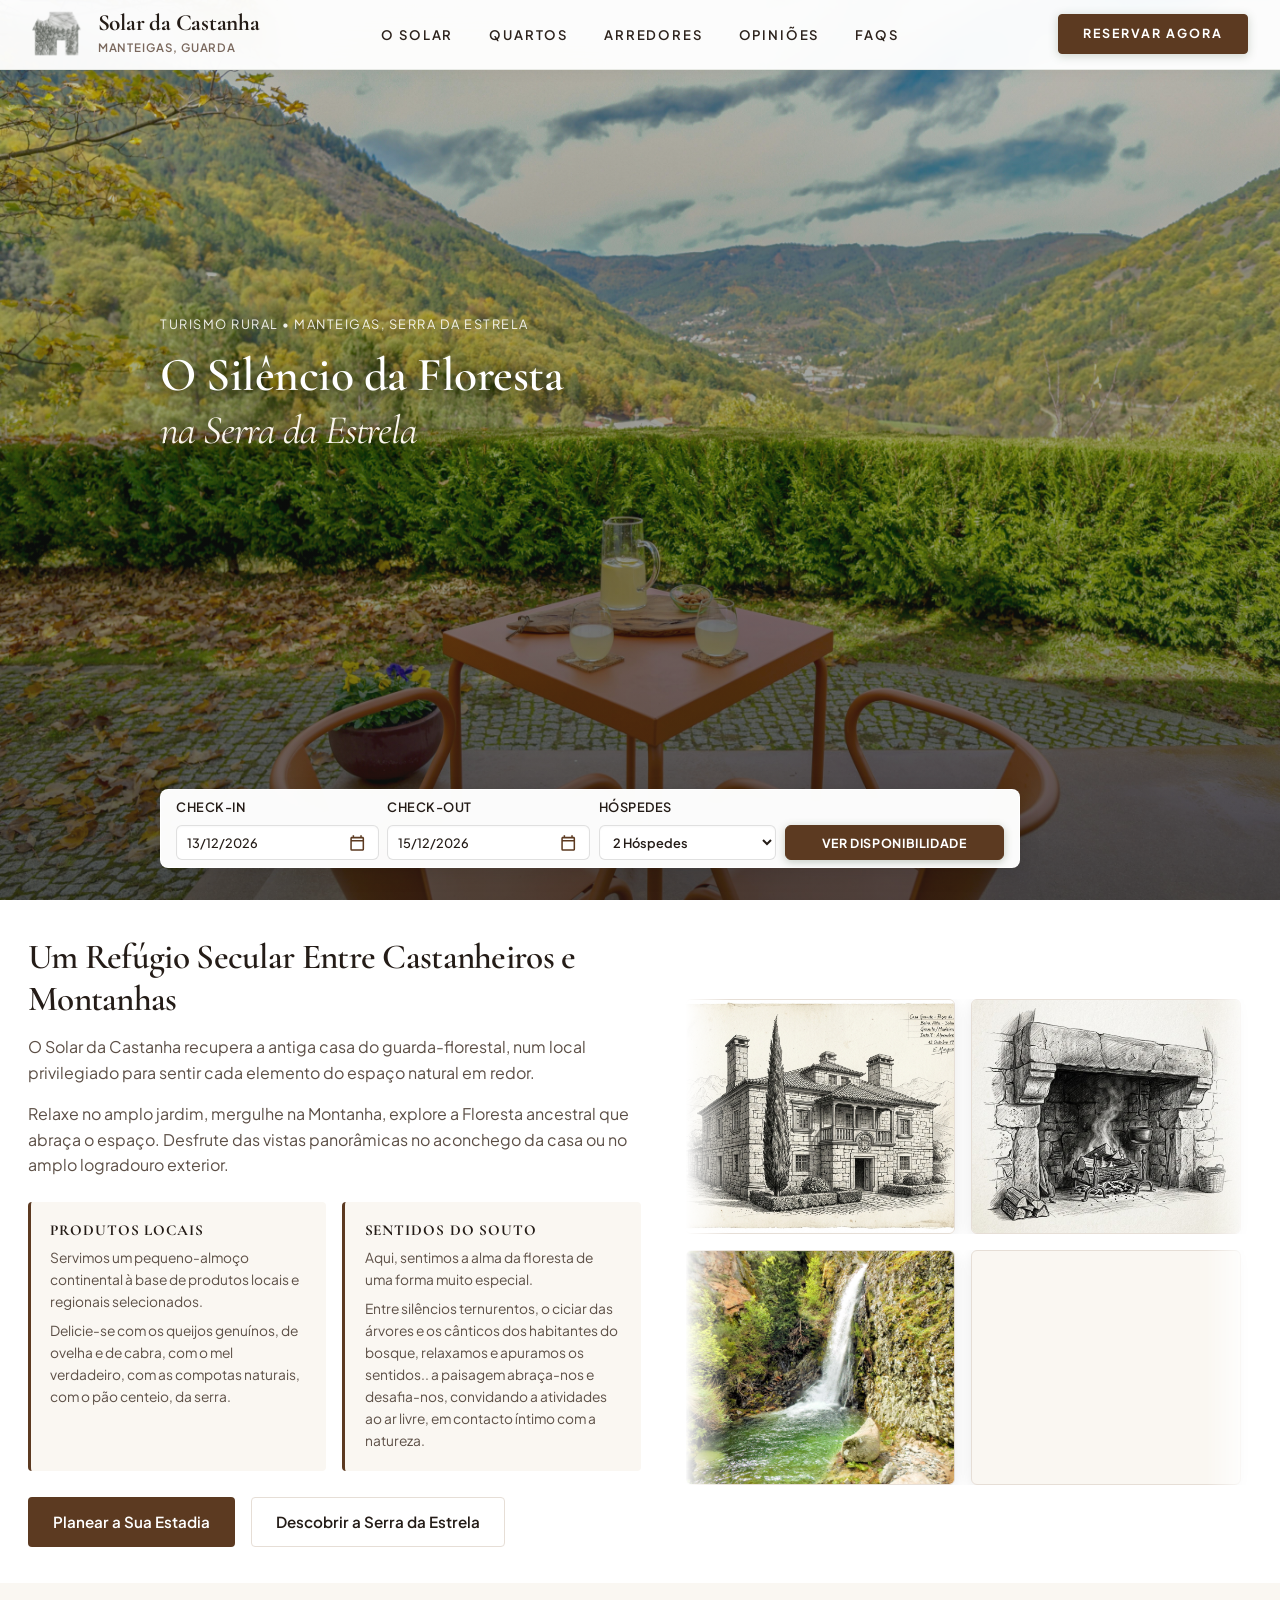
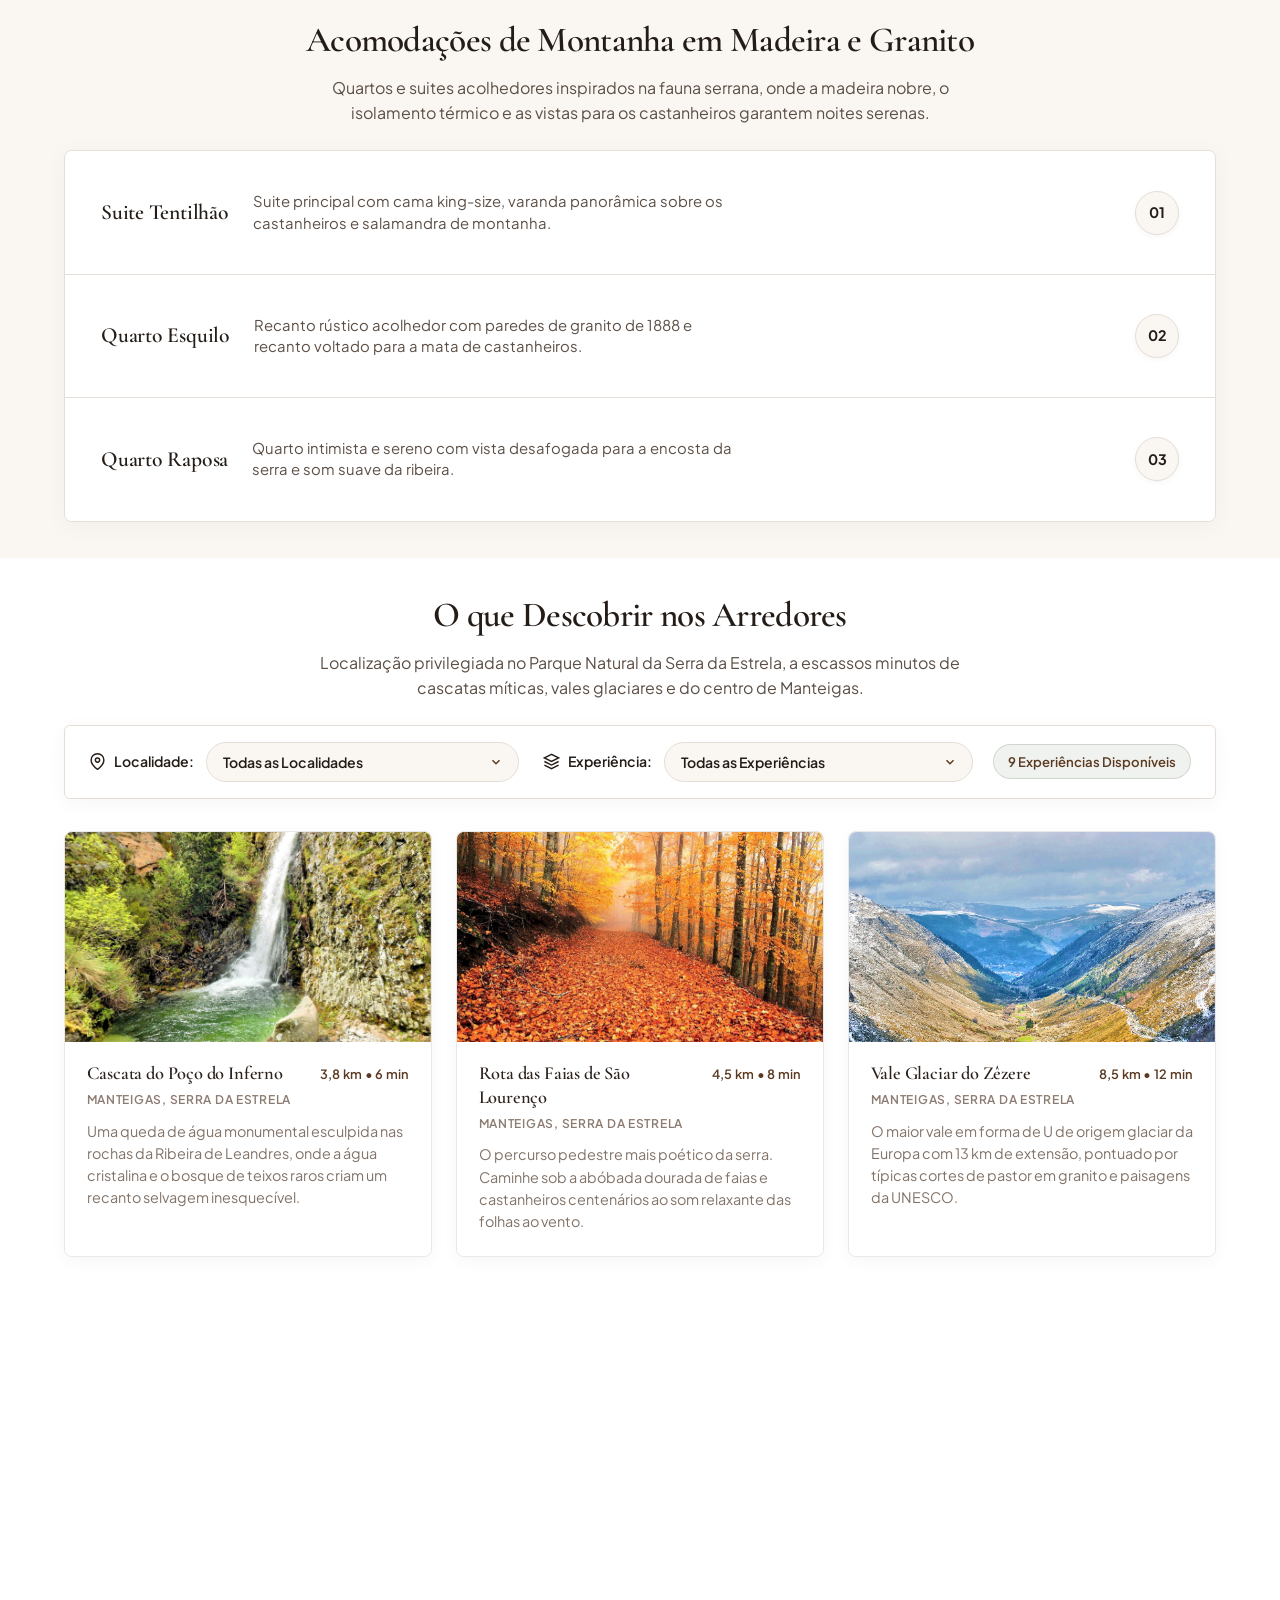
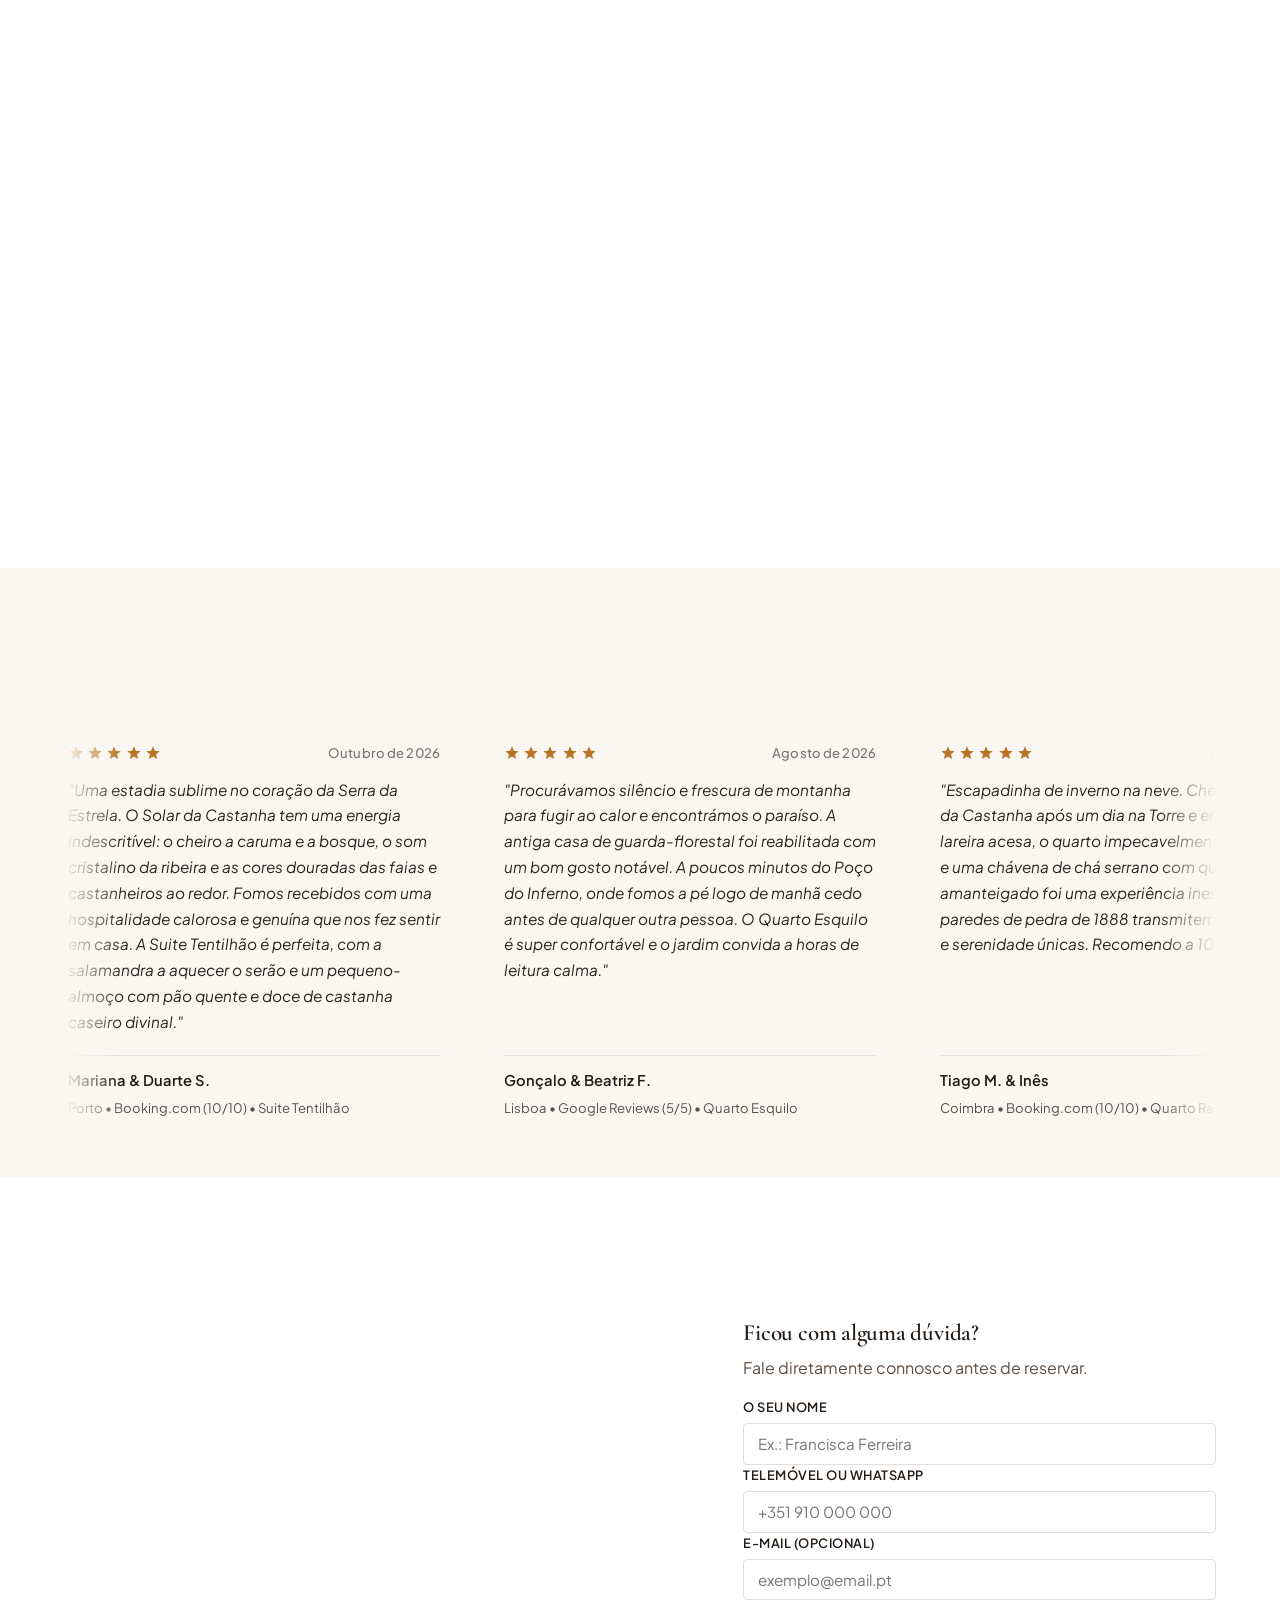
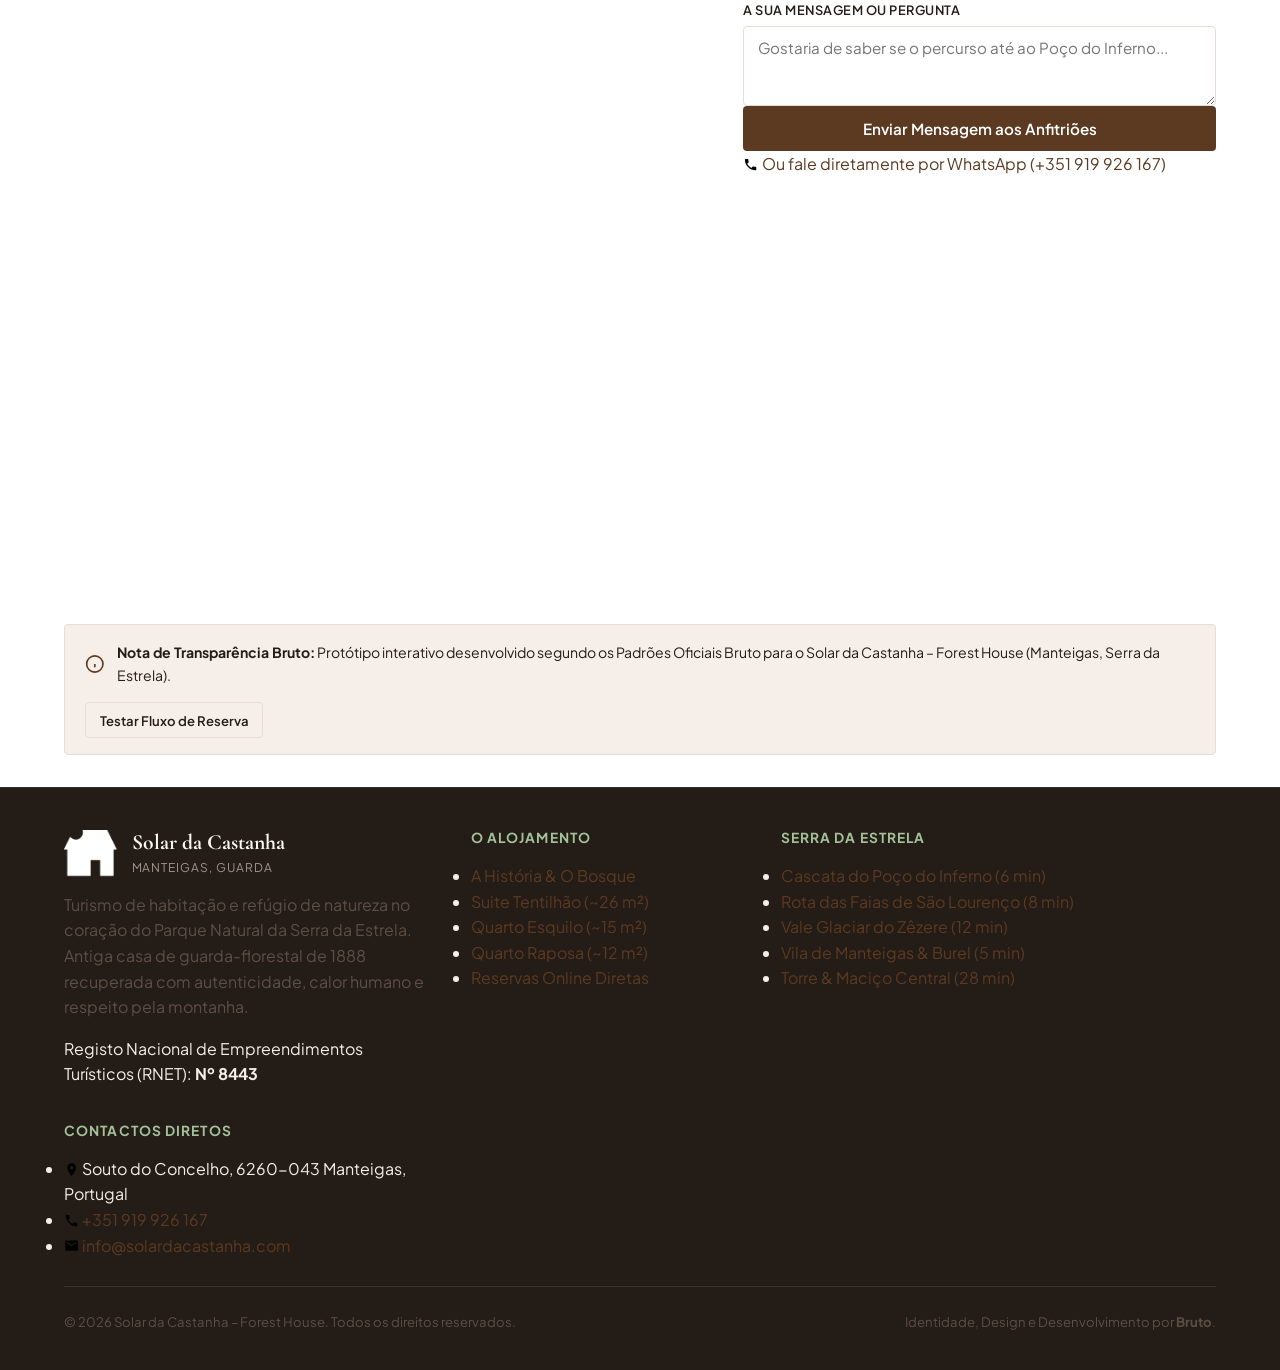
==== index.html @ a05cc812 "Header update: Official logo house mark, removed white aba, set menu to Quartos" ====
<!DOCTYPE html>
<html lang="pt">
<head>
  <meta charset="UTF-8">
  <meta name="viewport" content="width=device-width, initial-scale=1.0">
  <title>Solar da Castanha — Forest House em Manteigas | Serra da Estrela</title>
  <meta name="description" content="Refúgio de montanha na antiga casa de guarda-florestal de 1888 em Souto do Concelho, Manteigas. Castinçal secular, caminho para o Poço do Inferno, lareira acolhedora e reserva direta.">
  <meta name="keywords" content="Solar da Castanha, Forest House Manteigas, turismo rural Serra da Estrela, alojamento Poço do Inferno, Rota das Faias, Manteigas casas de campo">
  <meta name="robots" content="index, follow">
  <meta property="og:title" content="Solar da Castanha — Forest House no Coração da Serra da Estrela">
  <meta property="og:description" content="Antiga casa de guarda-florestal de 1888 recuperada no coração da Serra da Estrela. Bosque de castanheiros centenários, lareira acesa, pequeno-almoço serrano e silêncio pleno em Manteigas.">
  <meta property="og:type" content="website">
  <meta property="og:locale" content="pt_PT">
  <script type="application/ld+json">
  {
    "@context": "https://schema.org",
    "@type": "LodgingBusiness",
    "name": "Solar da Castanha - Forest House",
    "description": "Turismo rural em Souto do Concelho, Manteigas, Serra da Estrela. Antiga casa de guarda-florestal de 1888, bosque de castanheiros, quartos rústicos em granito e madeira de bétula, lareira e reserva direta.",
    "address": {
      "@type": "PostalAddress",
      "streetAddress": "Souto do Concelho",
      "addressLocality": "Manteigas",
      "addressRegion": "Serra da Estrela, Guarda",
      "postalCode": "6260-043",
      "addressCountry": "PT"
    },
    "geo": {
      "@type": "GeoCoordinates",
      "latitude": 40.4024,
      "longitude": -7.5386
    },
    "telephone": "+351919926167",
    "email": "info@solardacastanha.com",
    "priceRange": "€€",
    "amenityFeature": [
      { "@type": "LocationFeatureSpecification", "name": "Bosque Secular de Castanheiros Privativo", "value": true },
      { "@type": "LocationFeatureSpecification", "name": "Lareira e Recuperador de Calor de Montanha", "value": true },
      { "@type": "LocationFeatureSpecification", "name": "Estacionamento Privado Gratuito", "value": true },
      { "@type": "LocationFeatureSpecification", "name": "Wi-Fi Fibra Gratuito", "value": true },
      { "@type": "LocationFeatureSpecification", "name": "Pequeno-Almoço Serrano com Queijo DOP e Doce de Castanha", "value": true }
    ]
  }
  </script>
  <link rel="stylesheet" href="css/style.css">
  <link rel="icon" type="image/svg+xml" href="assets/icons/favicon.svg">
  <link rel="preconnect" href="https://fonts.googleapis.com">
  <link rel="preconnect" href="https://fonts.gstatic.com" crossorigin>
  <link href="https://fonts.googleapis.com/css2?family=Cormorant+Garamond:ital,wght@0,400;0,500;0,600;0,700;1,400;1,600&family=Plus+Jakarta+Sans:wght@400;500;600;700&display=swap" rel="stylesheet">
</head>
<body>

  <!-- =========================================================================
       A. NAVEGAÇÃO (Header Dinâmico: Pennant Suspenso com Logo do Solar da Castanha)
       ========================================================================= -->
  <header class="header header-neptun" id="mainHeader">
    <div class="container header-container">
      <div class="neptun-header-inner">
        <!-- 1. Esquerda: Logo Oficial do Solar da Castanha (Sem tira branca) -->
        <div class="neptun-header-left">
          <a href="index.html" class="neptun-logo-link" aria-label="Solar da Castanha — Página Inicial">
            <img src="assets/logos/logo_house_mark.png" alt="Solar da Castanha — Forest House" class="brand-house-icon">
            <div class="brand-text-block">
              <span class="brand-main-title">Solar da Castanha</span>
              <span class="brand-location-sub">Manteigas, Guarda</span>
            </div>
          </a>
        </div>

        <!-- 2. Centro: Navegação Centralizada -->
        <nav class="neptun-header-center neptun-nav" aria-label="Navegação Principal">
          <ul class="nav-menu">
            <li><a href="#experiencia" class="nav-link">O Solar</a></li>
            <li><a href="#espaco-casas" class="nav-link">Quartos</a></li>
            <li><a href="#arredores" class="nav-link">Arredores</a></li>
            <li><a href="#opinioes" class="nav-link">Opiniões</a></li>
            <li><a href="#faq-duvidas" class="nav-link">FAQs</a></li>
          </ul>
          <div class="mobile-nav-footer">
            <a href="reservas.html" class="mobile-nav-cta">Reservar Agora</a>
            <a href="https://wa.me/351919926167?text=Ol%C3%A1,%20gostaria%20de%20informa%C3%A7%C3%B5es%20sobre%20o%20Solar%20da%20Castanha." target="_blank" rel="noopener noreferrer" class="mobile-nav-contact">
              <svg class="icon-svg-sm" viewBox="0 0 24 24"><path d="M6.62 10.79a15.05 15.05 0 006.59 6.59l2.2-2.2c.27-.27.67-.36 1.02-.24 1.12.37 2.33.57 3.57.57.55 0 1 .45 1 1V20c0 .55-.45 1-1 1-9.39 0-17-7.61-17-17 0-.55.45-1 1-1h3.5c.55 0 1 .45 1 1 0 1.25.2 2.45.57 3.57.11.35.03.74-.25 1.02l-2.2 2.2z"/></svg>
              <span>Falar com o Solar (+351 919 926 167)</span>
            </a>
            <p class="mobile-nav-locale">Souto do Concelho • Manteigas, Serra da Estrela</p>
          </div>
        </nav>

        <!-- 3. Direita: Botão Reservar (Condicionado ao Scroll) + Mobile Menu -->
        <div class="neptun-header-right">
          <a href="reservas.html" class="neptun-book-btn" aria-label="Reservar Estadia no Solar da Castanha">
            <span>Reservar Agora</span>
          </a>

          <button class="mobile-menu-btn" aria-label="Abrir Menu" aria-expanded="false">
            <svg class="icon-svg-lg" viewBox="0 0 24 24"><path d="M3 6h18v2H3V6zm0 5h18v2H3v-2zm0 5h18v2H3v-2z"/></svg>
          </button>
        </div>
      </div>
    </div>
  </header>

  <main>
    <!-- =======================================================================
         B. APRESENTAÇÃO DO ALOJAMENTO (Hero Above the Fold com Barra de Reserva)
         ======================================================================= -->
    <section class="hero" style="background-image: url('assets/images/hero_solar_outono.jpg'); background-position: center 35%; background-size: cover; background-repeat: no-repeat;">
      <div class="hero-overlay"></div>
      <div class="container hero-content-wrapper">
        <div class="hero-inner-align">
          <div class="hero-content">
            <span class="hero-tagline">Turismo Rural • Manteigas, Serra da Estrela</span>
            <h1 class="hero-title hero-title-monumental">
              <span class="hero-title-main">O Silêncio da Floresta</span>
              <span class="hero-title-underlined">na Serra da Estrela</span>
            </h1>
          </div>
        </div>
      </div>

      <!-- Barra Horizontal de Disponibilidade Direta (Integrada na base do Hero) -->
      <div class="container hero-booking-wrapper">
        <div class="hero-inner-align">
          <div class="booking-bar-horizontal">
            <form class="booking-form-horizontal" id="bookingBarForm" action="reservas.html" method="GET">
              <div class="form-group">
                <label for="checkin">Check-in</label>
                <div class="date-input-container">
                  <input type="text" id="checkin" name="checkin" class="form-control" placeholder="DD/MM/AAAA" autocomplete="off" required>
                  <button type="button" class="date-calendar-btn" aria-label="Escolher data de check-in">
                    <svg class="icon-svg" viewBox="0 0 24 24"><path d="M19 4h-1V2h-2v2H8V2H6v2H5c-1.11 0-1.99.9-1.99 2L3 20a2 2 0 0 0 2 2h14c1.1 0 2-.9 2-2V6c0-1.1-.9-2-2-2zm0 16H5V10h14v10zm0-12H5V6h14v2z"/></svg>
                  </button>
                </div>
              </div>
              <div class="form-group">
                <label for="checkout">Check-out</label>
                <div class="date-input-container">
                  <input type="text" id="checkout" name="checkout" class="form-control" placeholder="DD/MM/AAAA" autocomplete="off" required>
                  <button type="button" class="date-calendar-btn" aria-label="Escolher data de check-out">
                    <svg class="icon-svg" viewBox="0 0 24 24"><path d="M19 4h-1V2h-2v2H8V2H6v2H5c-1.11 0-1.99.9-1.99 2L3 20a2 2 0 0 0 2 2h14c1.1 0 2-.9 2-2V6c0-1.1-.9-2-2-2zm0 16H5V10h14v10zm0-12H5V6h14v2z"/></svg>
                  </button>
                </div>
              </div>
              <div class="form-group">
                <label for="guests">Hóspedes</label>
                <select id="guests" name="guests" class="form-control">
                  <option value="1 Hóspede">1 Hóspede</option>
                  <option value="2 Hóspedes" selected>2 Hóspedes</option>
                  <option value="3 Hóspedes">3 Hóspedes</option>
                  <option value="4 Hóspedes">4 Hóspedes</option>
                </select>
              </div>
              <div class="form-group form-group-submit">
                <button type="submit" class="btn btn-primary">Ver Disponibilidade</button>
              </div>
            </form>
          </div>
        </div>
      </div>
    </section>

    <!-- =======================================================================
         C. O SOLAR E A HOSPITALIDADE (História de 1888, Castinçal e Acolhimento)
         ======================================================================= -->
    <section id="experiencia" class="section">
      <div class="container container-wide">
        <div class="two-cols solar-experience-grid">
          <div>
            <h2>Um Refúgio Secular Entre Castanheiros e Montanhas</h2>
            <p>O Solar da Castanha recupera a antiga casa do guarda-florestal, num local privilegiado para sentir cada elemento do espaço natural em redor.</p>
            <p>Relaxe no amplo jardim, mergulhe na Montanha, explore a Floresta ancestral que abraça o espaço. Desfrute das vistas panorâmicas no aconchego da casa ou no amplo logradouro exterior.</p>
            
            <div class="solar-presentation-cards" style="margin: 1.5rem 0; display: grid; grid-template-columns: repeat(auto-fit, minmax(240px, 1fr)); gap: 1rem;">
              <div style="background-color: var(--bg-light); padding: 1.2rem; border-radius: var(--border-radius-sm); border-left: 3px solid var(--primary-accent);">
                <h4 style="font-size: 0.95rem; font-weight: 700; text-transform: uppercase; letter-spacing: 0.06em; margin-bottom: 0.45rem; color: var(--dark-neutral);">Produtos Locais</h4>
                <p style="font-size: 0.86rem; line-height: 1.6; margin-bottom: 0.45rem; color: var(--text-secondary);">Servimos um pequeno-almoço continental à base de produtos locais e regionais selecionados.</p>
                <p style="font-size: 0.86rem; line-height: 1.6; margin: 0; color: var(--text-secondary);">Delicie-se com os queijos genuínos, de ovelha e de cabra, com o mel verdadeiro, com as compotas naturais, com o pão centeio, da serra.</p>
              </div>
              <div style="background-color: var(--bg-light); padding: 1.2rem; border-radius: var(--border-radius-sm); border-left: 3px solid var(--primary-accent);">
                <h4 style="font-size: 0.95rem; font-weight: 700; text-transform: uppercase; letter-spacing: 0.06em; margin-bottom: 0.45rem; color: var(--dark-neutral);">Sentidos do Souto</h4>
                <p style="font-size: 0.86rem; line-height: 1.6; margin-bottom: 0.45rem; color: var(--text-secondary);">Aqui, sentimos a alma da floresta de uma forma muito especial.</p>
                <p style="font-size: 0.86rem; line-height: 1.6; margin: 0; color: var(--text-secondary);">Entre silêncios ternurentos, o ciciar das árvores e os cânticos dos habitantes do bosque, relaxamos e apuramos os sentidos.. a paisagem abraça-nos e desafia-nos, convidando a atividades ao ar livre, em contacto íntimo com a natureza.</p>
              </div>
            </div>
            
            <div style="margin-top: 1.6rem; display: flex; gap: 1rem; flex-wrap: wrap;">
              <a href="reservas.html" class="btn btn-primary">Planear a Sua Estadia</a>
              <a href="#arredores" class="btn btn-outline-dark">Descobrir a Serra da Estrela</a>
            </div>
          </div>

          <!-- Montra Fotográfica em 2 Filas a Rodarem Continuamente -->
          <div class="showcase-wrap" aria-label="Montra de fotografias do Solar da Castanha">
            <!-- Fila 1: Rotação para a Esquerda -->
            <div class="showcase-row">
              <div class="showcase-track showcase-track--to-left">
                <div class="showcase-slide"><img src="assets/images/hero_solar_castanha.jpg" alt="Fachada em granito do Solar da Castanha" loading="lazy" decoding="async"></div>
                <div class="showcase-slide"><img src="assets/images/solar_lareira_pedra.jpg" alt="Lareira acolhedora em pedra na sala de estar" loading="lazy" decoding="async"></div>
                <div class="showcase-slide"><img src="assets/images/interior_quarto.jpg" alt="Quarto com acabamentos em madeira nobre e vista de serra" loading="lazy" decoding="async"></div>
                <div class="showcase-slide"><img src="assets/images/activity_rota_faias.jpg" alt="Bosque dourado da Rota das Faias junto ao Solar" loading="lazy" decoding="async"></div>
                <div class="showcase-slide"><img src="assets/images/solar_muro_granito.jpg" alt="Muro secular em cantaria e vegetação de montanha" loading="lazy" decoding="async"></div>
                <div class="showcase-slide"><img src="assets/images/interior_sala.jpg" alt="Sala comum acolhedora com biblioteca de natureza" loading="lazy" decoding="async"></div>
                <!-- Duplicação para loop infinito suave -->
                <div class="showcase-slide" aria-hidden="true"><img src="assets/images/hero_solar_castanha.jpg" alt="" loading="lazy" decoding="async"></div>
                <div class="showcase-slide" aria-hidden="true"><img src="assets/images/solar_lareira_pedra.jpg" alt="" loading="lazy" decoding="async"></div>
                <div class="showcase-slide" aria-hidden="true"><img src="assets/images/interior_quarto.jpg" alt="" loading="lazy" decoding="async"></div>
                <div class="showcase-slide" aria-hidden="true"><img src="assets/images/activity_rota_faias.jpg" alt="" loading="lazy" decoding="async"></div>
                <div class="showcase-slide" aria-hidden="true"><img src="assets/images/solar_muro_granito.jpg" alt="" loading="lazy" decoding="async"></div>
                <div class="showcase-slide" aria-hidden="true"><img src="assets/images/interior_sala.jpg" alt="" loading="lazy" decoding="async"></div>
              </div>
            </div>
            <!-- Fila 2: Rotação para a Direita -->
            <div class="showcase-row">
              <div class="showcase-track showcase-track--to-right">
                <div class="showcase-slide"><img src="assets/images/activity_poco_inferno.jpg" alt="Cascata do Poço do Inferno a 6 minutos do Solar" loading="lazy" decoding="async"></div>
                <div class="showcase-slide"><img src="assets/images/activity_queijo_serra.jpg" alt="Queijo tradicional da Serra da Estrela" loading="lazy" decoding="async"></div>
                <div class="showcase-slide"><img src="assets/images/activity_vale_glaciar.jpg" alt="Vale Glaciar do Zêzere visto do miradouro" loading="lazy" decoding="async"></div>
                <div class="showcase-slide"><img src="assets/images/activity_torre_neve.jpg" alt="Maciço Central e neve no topo da Serra da Estrela" loading="lazy" decoding="async"></div>
                <div class="showcase-slide"><img src="assets/images/activity_manteigas_vila.jpg" alt="Vila de Manteigas no vale montanhoso" loading="lazy" decoding="async"></div>
                <div class="showcase-slide"><img src="assets/images/lagar_1.jpg" alt="Pormenores de pedra e conforto rústico de montanha" loading="lazy" decoding="async"></div>
                <!-- Duplicação para loop infinito suave -->
                <div class="showcase-slide" aria-hidden="true"><img src="assets/images/activity_poco_inferno.jpg" alt="" loading="lazy" decoding="async"></div>
                <div class="showcase-slide" aria-hidden="true"><img src="assets/images/activity_queijo_serra.jpg" alt="" loading="lazy" decoding="async"></div>
                <div class="showcase-slide" aria-hidden="true"><img src="assets/images/activity_vale_glaciar.jpg" alt="" loading="lazy" decoding="async"></div>
                <div class="showcase-slide" aria-hidden="true"><img src="assets/images/activity_torre_neve.jpg" alt="" loading="lazy" decoding="async"></div>
                <div class="showcase-slide" aria-hidden="true"><img src="assets/images/activity_manteigas_vila.jpg" alt="" loading="lazy" decoding="async"></div>
                <div class="showcase-slide" aria-hidden="true"><img src="assets/images/lagar_1.jpg" alt="" loading="lazy" decoding="async"></div>
              </div>
            </div>
          </div>
        </div>
      </div>
    </section>

    <!-- =======================================================================
         D. AS ACOMODAÇÕES DO SOLAR (Suite Tentilhão, Quarto Esquilo e Quarto Raposa)
         ======================================================================= -->
    <section id="espaco-casas" class="section section-bg-light">
      <span id="casas" class="section-anchor"></span>
      <div class="container">
        <div class="section-header">
          <h2>Acomodações de Montanha em Madeira e Granito</h2>
          <p>Quartos e suites acolhedores inspirados na fauna serrana, onde a madeira nobre, o isolamento térmico e as vistas para os castanheiros garantem noites serenas.</p>
        </div>

        <!-- Acordeão em Arquivo (Estilo File Drawer com Carrossel de Imagens) -->
        <div class="houses-file-accordion" id="housesAccordion">

          <!-- Acomodação 1: Suite Tentilhão -->
          <article class="house-file-item" data-unit="tentilhao">
            <div class="house-file-header" role="button" aria-expanded="false" tabindex="0">
              <div class="house-file-left">
                <div class="house-file-thumb">
                  <img src="assets/images/room_tentilhao_thumb.jpg" alt="Suite Tentilhão">
                </div>
                <div class="house-file-text">
                  <h3 class="house-file-title">Suite Tentilhão</h3>
                  <span class="house-file-subtitle">Suite principal com cama king-size, varanda panorâmica sobre os castanheiros e salamandra de montanha.</span>
                </div>
              </div>
              <div class="house-file-badge-wrap">
                <span class="house-file-badge" aria-hidden="true">
                  <span class="house-file-num">01</span>
                  <svg class="house-file-arrow" width="18" height="18" viewBox="0 0 24 24" fill="none" stroke="currentColor" stroke-width="2.2" stroke-linecap="round" stroke-linejoin="round"><line x1="5" y1="12" x2="19" y2="12"></line><polyline points="12 5 19 12 12 19"></polyline></svg>
                </span>
              </div>
            </div>

            <div class="house-file-drawer">
              <div class="house-drawer-grid">
                <!-- Coluna Esquerda: Apenas Imagens / Carrossel -->
                <div class="house-drawer-col-left">
                  <div class="unit-carousel-wrap" data-carousel="tentilhao">
                    <div class="unit-carousel-track">
                      <div class="unit-carousel-slide">
                        <img src="assets/images/room_tentilhao_opt.jpg" alt="Suite Tentilhão — Quarto Principal com Vista Panorâmica do Solar da Castanha">
                      </div>
                      <div class="unit-carousel-slide unit-carousel-slide--contact">
                        <div class="carousel-contact-icon">
                          <svg width="22" height="22" viewBox="0 0 24 24" fill="none" stroke="currentColor" stroke-width="1.8" stroke-linecap="round" stroke-linejoin="round"><path d="M21 11.5a8.38 8.38 0 0 1-.9 3.8 8.5 8.5 0 0 1-7.6 4.7 8.38 8.38 0 0 1-3.8-.9L3 21l1.9-5.7a8.38 8.38 0 0 1-.9-3.8 8.5 8.5 0 0 1 4.7-7.6 8.38 8.38 0 0 1 3.8-.9h.5a8.48 8.48 0 0 1 8 8v.5z"/></svg>
                        </div>
                        <h4 class="carousel-contact-title">Falar com anfitrião</h4>
                        <p class="carousel-contact-desc">Deseja ver mais fotografias e detalhes da Suite Tentilhão? Fale diretamente com o anfitrião.</p>
                        <a href="https://wa.me/351919926167?text=Ol%C3%A1,%20gostaria%20de%20ver%20mais%20fotografias%20e%20detalhes%20da%20Suite%20Tentilh%C3%A3o%20no%20Solar%20da%20Castanha." target="_blank" rel="noopener noreferrer" class="carousel-contact-btn">
                          <svg width="16" height="16" viewBox="0 0 24 24" fill="none" stroke="currentColor" stroke-width="2" stroke-linecap="round" stroke-linejoin="round"><path d="M22 16.92v3a2 2 0 0 1-2.18 2 19.79 19.79 0 0 1-8.63-3.07 19.5 19.5 0 0 1-6-6 19.79 19.79 0 0 1-3.07-8.67A2 2 0 0 1 4.11 2h3a2 2 0 0 1 2 1.72 12.84 12.84 0 0 0 .7 2.81 2 2 0 0 1-.45 2.11L8.09 9.91a16 16 0 0 0 6 6l1.27-1.27a2 2 0 0 1 2.11-.45 12.84 12.84 0 0 0 2.81.7A2 2 0 0 1 22 16.92z"></svg>
                          <span>Falar com anfitrião</span>
                        </a>
                      </div>
                    </div>
                    <button type="button" class="carousel-arrow-btn carousel-arrow-prev" aria-label="Imagem anterior">
                      <svg width="18" height="18" viewBox="0 0 24 24" fill="none" stroke="currentColor" stroke-width="2.2"><polyline points="15 18 9 12 15 6"></polyline></svg>
                    </button>
                    <button type="button" class="carousel-arrow-btn carousel-arrow-next" aria-label="Próxima imagem">
                      <svg width="18" height="18" viewBox="0 0 24 24" fill="none" stroke="currentColor" stroke-width="2.2"><polyline points="9 18 15 12 9 6"></polyline></svg>
                    </button>
                    <div class="unit-carousel-dots">
                      <button class="carousel-dot active" aria-label="Foto 1"></button>
                      <button class="carousel-dot" aria-label="Falar com anfitrião"></button>
                    </div>
                  </div>
                </div>

                <!-- Coluna Direita: Informações, Comodidades e Reserva -->
                <div class="house-drawer-info">
                  <div class="house-drawer-meta">
                    <div class="house-drawer-tags">
                      <span class="house-drawer-tag">Até 4 Hóspedes</span>
                    </div>
                    <span class="house-drawer-price">Desde 125 € <small style="font-size:0.75rem; font-weight:normal;">/ noite</small></span>
                  </div>
                  <p class="house-drawer-desc">
                    A mais espaçosa acomodação do Solar, a Suite Tentilhão homenageia o pássaro cantor das florestas de Manteigas. Apresenta vigas aparentes em madeira de castanho, detalhes em linho e burel tradicional, e uma generosa varanda privativa onde o café da manhã ganha um horizonte incomparável sobre o souto.
                  </p>
                  <div class="house-drawer-highlights" style="margin-bottom: 1.35rem;">
                    <span class="highlights-heading">Comodidades &amp; Destaques</span>
                    <ul class="house-drawer-features">
                      <li>
                        <svg viewBox="0 0 24 24"><path d="M20 6L9 17l-5-5"/></svg>
                        <span>Cama king-size + cama individual (até 4 hóspedes)</span>
                      </li>
                      <li>
                        <svg viewBox="0 0 24 24"><path d="M20 6L9 17l-5-5"/></svg>
                        <span>Salamandra de montanha, ar condicionado e aquecimento</span>
                      </li>
                      <li>
                        <svg viewBox="0 0 24 24"><path d="M20 6L9 17l-5-5"/></svg>
                        <span>Varanda com vista panorâmica para o bosque de castanheiros</span>
                      </li>
                      <li>
                        <svg viewBox="0 0 24 24"><path d="M20 6L9 17l-5-5"/></svg>
                        <span>Pequeno-almoço serrano incluído e Wi-Fi fibra gratuito</span>
                      </li>
                    </ul>
                  </div>
                  <div class="house-drawer-cta-row">
                    <a href="reservas.html?unit=tentilhao" class="btn btn-primary">Reservar Suite Tentilhão</a>
                    <a href="https://wa.me/351919926167?text=Ol%C3%A1,%20gostaria%20de%20saber%20a%20disponibilidade%20da%20Suite%20Tentilh%C3%A3o%20no%20Solar%20da%20Castanha." target="_blank" rel="noopener noreferrer" class="btn btn-outline-dark">Perguntar por WhatsApp</a>
                  </div>
                </div>
              </div>
            </div>
          </article>

          <!-- Acomodação 2: Quarto Esquilo -->
          <article class="house-file-item" data-unit="esquilo">
            <div class="house-file-header" role="button" aria-expanded="false" tabindex="0">
              <div class="house-file-left">
                <div class="house-file-thumb">
                  <img src="assets/images/room_esquilo_thumb.jpg" alt="Quarto Esquilo">
                </div>
                <div class="house-file-text">
                  <h3 class="house-file-title">Quarto Esquilo</h3>
                  <span class="house-file-subtitle">Recanto rústico acolhedor com paredes de granito de 1888 e recanto voltado para a mata de castanheiros.</span>
                </div>
              </div>
              <div class="house-file-badge-wrap">
                <span class="house-file-badge" aria-hidden="true">
                  <span class="house-file-num">02</span>
                  <svg class="house-file-arrow" width="18" height="18" viewBox="0 0 24 24" fill="none" stroke="currentColor" stroke-width="2.2" stroke-linecap="round" stroke-linejoin="round"><line x1="5" y1="12" x2="19" y2="12"></line><polyline points="12 5 19 12 12 19"></polyline></svg>
                </span>
              </div>
            </div>

            <div class="house-file-drawer">
              <!-- Grelha Invertida: Imagens à direita e Conteúdo à esquerda -->
              <div class="house-drawer-grid house-drawer-grid--reverse">
                <div class="house-drawer-col-left">
                  <div class="unit-carousel-wrap" data-carousel="esquilo">
                    <div class="unit-carousel-track">
                      <div class="unit-carousel-slide">
                        <img src="assets/images/room_esquilo_opt.jpg" alt="Quarto Esquilo — Granito Secular e Cama de Casal Confortável">
                      </div>
                      <div class="unit-carousel-slide unit-carousel-slide--contact">
                        <div class="carousel-contact-icon">
                          <svg width="22" height="22" viewBox="0 0 24 24" fill="none" stroke="currentColor" stroke-width="1.8" stroke-linecap="round" stroke-linejoin="round"><path d="M21 11.5a8.38 8.38 0 0 1-.9 3.8 8.5 8.5 0 0 1-7.6 4.7 8.38 8.38 0 0 1-3.8-.9L3 21l1.9-5.7a8.38 8.38 0 0 1-.9-3.8 8.5 8.5 0 0 1 4.7-7.6 8.38 8.38 0 0 1 3.8-.9h.5a8.48 8.48 0 0 1 8 8v.5z"/></svg>
                        </div>
                        <h4 class="carousel-contact-title">Falar com anfitrião</h4>
                        <p class="carousel-contact-desc">Deseja ver mais fotografias e detalhes do Quarto Esquilo? Fale diretamente com o anfitrião.</p>
                        <a href="https://wa.me/351919926167?text=Ol%C3%A1,%20gostaria%20de%20ver%20mais%20fotografias%20e%20detalhes%20do%20Quarto%20Esquilo%20no%20Solar%20da%20Castanha." target="_blank" rel="noopener noreferrer" class="carousel-contact-btn">
                          <svg width="16" height="16" viewBox="0 0 24 24" fill="none" stroke="currentColor" stroke-width="2" stroke-linecap="round" stroke-linejoin="round"><path d="M22 16.92v3a2 2 0 0 1-2.18 2 19.79 19.79 0 0 1-8.63-3.07 19.5 19.5 0 0 1-6-6 19.79 19.79 0 0 1-3.07-8.67A2 2 0 0 1 4.11 2h3a2 2 0 0 1 2 1.72 12.84 12.84 0 0 0 .7 2.81 2 2 0 0 1-.45 2.11L8.09 9.91a16 16 0 0 0 6 6l1.27-1.27a2 2 0 0 1 2.11-.45 12.84 12.84 0 0 0 2.81.7A2 2 0 0 1 22 16.92z"></svg>
                          <span>Falar com anfitrião</span>
                        </a>
                      </div>
                    </div>
                    <button type="button" class="carousel-arrow-btn carousel-arrow-prev" aria-label="Imagem anterior">
                      <svg width="18" height="18" viewBox="0 0 24 24" fill="none" stroke="currentColor" stroke-width="2.2"><polyline points="15 18 9 12 15 6"></polyline></svg>
                    </button>
                    <button type="button" class="carousel-arrow-btn carousel-arrow-next" aria-label="Próxima imagem">
                      <svg width="18" height="18" viewBox="0 0 24 24" fill="none" stroke="currentColor" stroke-width="2.2"><polyline points="9 18 15 12 9 6"></polyline></svg>
                    </button>
                    <div class="unit-carousel-dots">
                      <button class="carousel-dot active" aria-label="Foto 1"></button>
                      <button class="carousel-dot" aria-label="Falar com anfitrião"></button>
                    </div>
                  </div>
                </div>

                <div class="house-drawer-info">
                  <div class="house-drawer-meta">
                    <div class="house-drawer-tags">
                      <span class="house-drawer-tag">Até 4 Hóspedes</span>
                    </div>
                    <span class="house-drawer-price">Desde 95 € <small style="font-size:0.75rem; font-weight:normal;">/ noite</small></span>
                  </div>
                  <p class="house-drawer-desc">
                    Inspirado nos esquilos vermelhos que habitam o castinçal e saltitam pelas copas centenárias à vista da janela, este quarto combina o calor da madeira natural com a espessura protetora da alvenaria de granito. Ideal para pequenas famílias ou quem procura aconchego genuíno após um dia nos trilhos.
                  </p>
                  <div class="house-drawer-highlights" style="margin-bottom: 1.35rem;">
                    <span class="highlights-heading">Comodidades &amp; Destaques</span>
                    <ul class="house-drawer-features">
                      <li>
                        <svg viewBox="0 0 24 24"><path d="M20 6L9 17l-5-5"/></svg>
                        <span>Cama de casal + 2 camas individuais (até 4 hóspedes)</span>
                      </li>
                      <li>
                        <svg viewBox="0 0 24 24"><path d="M20 6L9 17l-5-5"/></svg>
                        <span>Paredes originais em granito do guarda-florestal de 1888</span>
                      </li>
                      <li>
                        <svg viewBox="0 0 24 24"><path d="M20 6L9 17l-5-5"/></svg>
                        <span>Casa de banho privativa com secador e produtos botânicos</span>
                      </li>
                      <li>
                        <svg viewBox="0 0 24 24"><path d="M20 6L9 17l-5-5"/></svg>
                        <span>Climatização silenciosa, Wi-Fi fibra e pequeno-almoço</span>
                      </li>
                    </ul>
                  </div>
                  <div class="house-drawer-cta-row">
                    <a href="reservas.html?unit=esquilo" class="btn btn-primary">Reservar Quarto Esquilo</a>
                    <a href="https://wa.me/351919926167?text=Ol%C3%A1,%20gostaria%20de%20saber%20a%20disponibilidade%20do%20Quarto%20Esquilo%20no%20Solar%20da%20Castanha." target="_blank" rel="noopener noreferrer" class="btn btn-outline-dark">Perguntar por WhatsApp</a>
                  </div>
                </div>
              </div>
            </div>
          </article>

          <!-- Acomodação 3: Quarto Raposa -->
          <article class="house-file-item" data-unit="raposa">
            <div class="house-file-header" role="button" aria-expanded="false" tabindex="0">
              <div class="house-file-left">
                <div class="house-file-thumb">
                  <img src="assets/images/room_raposa_thumb.jpg" alt="Quarto Raposa">
                </div>
                <div class="house-file-text">
                  <h3 class="house-file-title">Quarto Raposa</h3>
                  <span class="house-file-subtitle">Quarto intimista e sereno com vista desafogada para a encosta da serra e som suave da ribeira.</span>
                </div>
              </div>
              <div class="house-file-badge-wrap">
                <span class="house-file-badge" aria-hidden="true">
                  <span class="house-file-num">03</span>
                  <svg class="house-file-arrow" width="18" height="18" viewBox="0 0 24 24" fill="none" stroke="currentColor" stroke-width="2.2" stroke-linecap="round" stroke-linejoin="round"><line x1="5" y1="12" x2="19" y2="12"></line><polyline points="12 5 19 12 12 19"></polyline></svg>
                </span>
              </div>
            </div>

            <div class="house-file-drawer">
              <div class="house-drawer-grid">
                <div class="house-drawer-col-left">
                  <div class="unit-carousel-wrap" data-carousel="raposa">
                    <div class="unit-carousel-track">
                      <div class="unit-carousel-slide">
                        <img src="assets/images/room_raposa_opt.jpg" alt="Quarto Raposa — Atmosfera Intimista de Montanha no Bosque">
                      </div>
                      <div class="unit-carousel-slide unit-carousel-slide--contact">
                        <div class="carousel-contact-icon">
                          <svg width="22" height="22" viewBox="0 0 24 24" fill="none" stroke="currentColor" stroke-width="1.8" stroke-linecap="round" stroke-linejoin="round"><path d="M21 11.5a8.38 8.38 0 0 1-.9 3.8 8.5 8.5 0 0 1-7.6 4.7 8.38 8.38 0 0 1-3.8-.9L3 21l1.9-5.7a8.38 8.38 0 0 1-.9-3.8 8.5 8.5 0 0 1 4.7-7.6 8.38 8.38 0 0 1 3.8-.9h.5a8.48 8.48 0 0 1 8 8v.5z"/></svg>
                        </div>
                        <h4 class="carousel-contact-title">Falar com anfitrião</h4>
                        <p class="carousel-contact-desc">Deseja ver mais fotografias e detalhes do Quarto Raposa? Fale diretamente com o anfitrião.</p>
                        <a href="https://wa.me/351919926167?text=Ol%C3%A1,%20gostaria%20de%20ver%20mais%20fotografias%20e%20detalhes%20do%20Quarto%20Raposa%20no%20Solar%20da%20Castanha." target="_blank" rel="noopener noreferrer" class="carousel-contact-btn">
                          <svg width="16" height="16" viewBox="0 0 24 24" fill="none" stroke="currentColor" stroke-width="2" stroke-linecap="round" stroke-linejoin="round"><path d="M22 16.92v3a2 2 0 0 1-2.18 2 19.79 19.79 0 0 1-8.63-3.07 19.5 19.5 0 0 1-6-6 19.79 19.79 0 0 1-3.07-8.67A2 2 0 0 1 4.11 2h3a2 2 0 0 1 2 1.72 12.84 12.84 0 0 0 .7 2.81 2 2 0 0 1-.45 2.11L8.09 9.91a16 16 0 0 0 6 6l1.27-1.27a2 2 0 0 1 2.11-.45 12.84 12.84 0 0 0 2.81.7A2 2 0 0 1 22 16.92z"></svg>
                          <span>Falar com anfitrião</span>
                        </a>
                      </div>
                    </div>
                    <button type="button" class="carousel-arrow-btn carousel-arrow-prev" aria-label="Imagem anterior">
                      <svg width="18" height="18" viewBox="0 0 24 24" fill="none" stroke="currentColor" stroke-width="2.2"><polyline points="15 18 9 12 15 6"></polyline></svg>
                    </button>
                    <button type="button" class="carousel-arrow-btn carousel-arrow-next" aria-label="Próxima imagem">
                      <svg width="18" height="18" viewBox="0 0 24 24" fill="none" stroke="currentColor" stroke-width="2.2"><polyline points="9 18 15 12 9 6"></polyline></svg>
                    </button>
                    <div class="unit-carousel-dots">
                      <button class="carousel-dot active" aria-label="Foto 1"></button>
                      <button class="carousel-dot" aria-label="Falar com anfitrião"></button>
                    </div>
                  </div>
                </div>

                <div class="house-drawer-info">
                  <div class="house-drawer-meta">
                    <div class="house-drawer-tags">
                      <span class="house-drawer-tag">Até 3 Hóspedes</span>
                    </div>
                    <span class="house-drawer-price">Desde 85 € <small style="font-size:0.75rem; font-weight:normal;">/ noite</small></span>
                  </div>
                  <p class="house-drawer-desc">
                    O Quarto Raposa foi concebido para quem valoriza o silêncio profundo e a cumplicidade de um refúgio acolhedor na montanha. Com iluminação suave, mantas de lã pura e vista voltada para a floresta onde a raposa da serra passeia ao entardecer, é a escolha ideal para escapadinhas a dois.
                  </p>
                  <div class="house-drawer-highlights" style="margin-bottom: 1.35rem;">
                    <span class="highlights-heading">Comodidades &amp; Destaques</span>
                    <ul class="house-drawer-features">
                      <li>
                        <svg viewBox="0 0 24 24"><path d="M20 6L9 17l-5-5"/></svg>
                        <span>Cama de casal com colchão de alta densidade (até 2-3 hóspedes)</span>
                      </li>
                      <li>
                        <svg viewBox="0 0 24 24"><path d="M20 6L9 17l-5-5"/></svg>
                        <span>Som relaxante da Ribeira de Leandres e silêncio pleno</span>
                      </li>
                      <li>
                        <svg viewBox="0 0 24 24"><path d="M20 6L9 17l-5-5"/></svg>
                        <span>Casa de banho privativa com duche revigorante</span>
                      </li>
                      <li>
                        <svg viewBox="0 0 24 24"><path d="M20 6L9 17l-5-5"/></svg>
                        <span>Wi-Fi gratuito, climatização e pequeno-almoço serrano</span>
                      </li>
                    </ul>
                  </div>
                  <div class="house-drawer-cta-row">
                    <a href="reservas.html?unit=raposa" class="btn btn-primary">Reservar Quarto Raposa</a>
                    <a href="https://wa.me/351919926167?text=Ol%C3%A1,%20gostaria%20de%20saber%20a%20disponibilidade%20do%20Quarto%20Raposa%20no%20Solar%20da%20Castanha." target="_blank" rel="noopener noreferrer" class="btn btn-outline-dark">Perguntar por WhatsApp</a>
                  </div>
                </div>
              </div>
            </div>
          </article>

        </div>
      </div>
    </section>

    <!-- =======================================================================
         E. O QUE DESCOBRIR NOS ARREDORES (Curadoria por Vilas e Percursos)
         ======================================================================= -->
    <section id="arredores" class="section">
      <div class="container">
        <div class="section-header">
          <h2>O que Descobrir nos Arredores</h2>
          <p>Localização privilegiada no Parque Natural da Serra da Estrela, a escassos minutos de cascatas míticas, vales glaciares e do centro de Manteigas.</p>
        </div>

        <!-- BARRA DE DUPLO FILTRO EDITORIAL -->
        <div class="activities-filter-bar">
          <div class="activities-filters-group">
            
            <!-- Seletor 1: Localidade (Máximo 3 Localidades em Volta da Serra) -->
            <div class="filter-dropdown-wrapper">
              <label for="town-filter-select" class="filter-label">
                <svg width="17" height="17" viewBox="0 0 24 24" fill="none" stroke="currentColor" stroke-width="2"><path d="M21 10c0 7-9 13-9 13s-9-6-9-13a9 9 0 0 1 18 0z"></path><circle cx="12" cy="10" r="3"></circle></svg>
                <span>Localidade:</span>
              </label>
              <div class="custom-select-box">
                <select id="town-filter-select" class="guest-select-input" aria-label="Filtrar por localidade">
                  <option value="all" selected>Todas as Localidades</option>
                  <option value="manteigas">Manteigas</option>
                  <option value="seia">Seia</option>
                  <option value="covilha">Covilhã</option>
                </select>
                <div class="select-chevron" aria-hidden="true">
                  <svg width="14" height="14" viewBox="0 0 24 24" fill="none" stroke="currentColor" stroke-width="2.5"><polyline points="6 9 12 15 18 9"></polyline></svg>
                </div>
              </div>
            </div>

            <!-- Seletor 2: Tipo de Experiência (Natureza e Passeios, Monumentos e Património, Gastronomia) -->
            <div class="filter-dropdown-wrapper">
              <label for="category-filter-select" class="filter-label">
                <svg width="17" height="17" viewBox="0 0 24 24" fill="none" stroke="currentColor" stroke-width="2"><polygon points="12 2 2 7 12 12 22 7 12 2"></polygon><polyline points="2 17 12 22 22 17"></polyline><polyline points="2 12 12 17 22 12"></polyline></svg>
                <span>Experiência:</span>
              </label>
              <div class="custom-select-box">
                <select id="category-filter-select" class="guest-select-input" aria-label="Filtrar por categoria de experiência">
                  <option value="all" selected>Todas as Experiências</option>
                  <option value="natureza">Natureza e Passeios</option>
                  <option value="patrimonio">Monumentos e Património</option>
                  <option value="gastronomia">Gastronomia</option>
                </select>
                <div class="select-chevron" aria-hidden="true">
                  <svg width="14" height="14" viewBox="0 0 24 24" fill="none" stroke="currentColor" stroke-width="2.5"><polyline points="6 9 12 15 18 9"></polyline></svg>
                </div>
              </div>
            </div>

          </div>

          <div class="filter-live-status">
            <span class="active-count-badge" id="activities-count-badge">9 Experiências Disponíveis</span>
          </div>
        </div>

        <!-- Grelha de Atividades com Imagem Horizontal e Cabeçalhos Limpos (Regra 5) -->
        <div class="activities-grid" id="activitiesGrid">

          <!-- Cartão Editorial Dinâmico de Apresentação da Região -->
          <article class="town-feature-row" id="townFeatureCard" style="display: none;">
            <div class="town-feature-media">
              <img id="townFeatureImg" src="assets/images/activity_manteigas_vila.jpg" alt="Manteigas" loading="lazy">
            </div>
            <div class="town-feature-content">
              <div class="town-feature-header">
                <div class="town-feature-title-wrap">
                  <h3 id="townFeatureTitle">Manteigas</h3>
                  <span class="town-feature-distance-badge" id="townFeatureDistance">~2,5 km • 5 min do Solar</span>
                </div>
              </div>
              <p class="town-feature-description" id="townFeatureDesc">Coração da Serra da Estrela, terra de vales glaciares, florestas seculares de faias e castanheiros, águas puras e a arte viva da tecelagem de burel.</p>
              <div class="town-feature-highlights-box">
                <span class="highlights-mini-title">Destaques Imperdíveis da Região</span>
                <ul class="town-feature-highlights-list" id="townFeatureHighlights">
                  <li><svg viewBox="0 0 24 24"><path d="M20 6L9 17l-5-5"/></svg><span>Cascata Monumental do Poço do Inferno</span></li>
                </ul>
              </div>
            </div>
          </article>

          <!-- 1. Poço do Inferno (Manteigas | Natureza e Passeios) -->
          <article class="activity-card" data-town="manteigas" data-category="natureza">
            <div class="activity-media">
              <img src="assets/images/activity_poco_inferno.jpg" alt="Cascata do Poço do Inferno" loading="lazy">
            </div>
            <div class="activity-body">
              <div class="activity-header">
                <h3 class="activity-title">Cascata do Poço do Inferno</h3>
                <span class="activity-distance">3,8 km • 6 min</span>
              </div>
              <div class="activity-location">Manteigas, Serra da Estrela</div>
              <p class="activity-desc">Uma queda de água monumental esculpida nas rochas da Ribeira de Leandres, onde a água cristalina e o bosque de teixos raros criam um recanto selvagem inesquecível.</p>
            </div>
          </article>

          <!-- 2. Rota das Faias (Manteigas | Natureza e Passeios) -->
          <article class="activity-card" data-town="manteigas" data-category="natureza">
            <div class="activity-media">
              <img src="assets/images/activity_rota_faias.jpg" alt="Trilho da Rota das Faias" loading="lazy">
            </div>
            <div class="activity-body">
              <div class="activity-header">
                <h3 class="activity-title">Rota das Faias de São Lourenço</h3>
                <span class="activity-distance">4,5 km • 8 min</span>
              </div>
              <div class="activity-location">Manteigas, Serra da Estrela</div>
              <p class="activity-desc">O percurso pedestre mais poético da serra. Caminhe sob a abóbada dourada de faias e castanheiros centenários ao som relaxante das folhas ao vento.</p>
            </div>
          </article>

          <!-- 3. Vale Glaciar do Zêzere (Manteigas | Natureza e Passeios) -->
          <article class="activity-card" data-town="manteigas" data-category="natureza">
            <div class="activity-media">
              <img src="assets/images/activity_vale_glaciar.jpg" alt="Vale Glaciar do Zêzere" loading="lazy">
            </div>
            <div class="activity-body">
              <div class="activity-header">
                <h3 class="activity-title">Vale Glaciar do Zêzere</h3>
                <span class="activity-distance">8,5 km • 12 min</span>
              </div>
              <div class="activity-location">Manteigas, Serra da Estrela</div>
              <p class="activity-desc">O maior vale em forma de U de origem glaciar da Europa com 13 km de extensão, pontuado por típicas cortes de pastor em granito e paisagens da UNESCO.</p>
            </div>
          </article>

          <!-- 4. Burel Factory & Manteigas (Manteigas | Monumentos e Património) -->
          <article class="activity-card" data-town="manteigas" data-category="patrimonio">
            <div class="activity-media">
              <img src="assets/images/activity_manteigas_vila.jpg" alt="Vila de Manteigas e Fábrica do Burel" loading="lazy">
            </div>
            <div class="activity-body">
              <div class="activity-header">
                <h3 class="activity-title">Fábrica do Burel &amp; Manteigas</h3>
                <span class="activity-distance">2,5 km • 5 min</span>
              </div>
              <div class="activity-location">Manteigas, Serra da Estrela</div>
              <p class="activity-desc">A arte ancestral de transformar a lã pura dos pastores em tecidos térmicos em teares do século XIX, no encanto histórico da vila serrana.</p>
            </div>
          </article>

          <!-- 5. Queijo da Serra da Estrela DOP (Manteigas | Gastronomia) -->
          <article class="activity-card" data-town="manteigas" data-category="gastronomia">
            <div class="activity-media">
              <img src="assets/images/activity_queijo_serra.jpg" alt="Queijo da Serra da Estrela DOP" loading="lazy">
            </div>
            <div class="activity-body">
              <div class="activity-header">
                <h3 class="activity-title">Queijo da Serra da Estrela DOP</h3>
                <span class="activity-distance">2 km • 4 min</span>
              </div>
              <div class="activity-location">Manteigas, Serra da Estrela</div>
              <p class="activity-desc">O mais afamado queijo de montanha em Portugal, amanteigado e de sabor nobre, feito à mão com leite de ovelha bordaleira e flor de cardo silvestre.</p>
            </div>
          </article>

          <!-- 6. Aldeia Típica do Sabugueiro (Seia | Monumentos e Património) -->
          <article class="activity-card" data-town="seia" data-category="patrimonio">
            <div class="activity-media">
              <img src="assets/images/activity_seia_sabugueiro.jpg" alt="Aldeia Típica do Sabugueiro" loading="lazy">
            </div>
            <div class="activity-body">
              <div class="activity-header">
                <h3 class="activity-title">Aldeia Típica do Sabugueiro</h3>
                <span class="activity-distance">18 km • 22 min</span>
              </div>
              <div class="activity-location">Seia, Serra da Estrela</div>
              <p class="activity-desc">A povoação habitada mais alta de Portugal, preservando ruelas em cantaria de granito escuro, canastros de centeio e o genuíno espírito dos pastores.</p>
            </div>
          </article>

          <!-- 7. Forno Comunitário & Fumeiro de Seia (Seia | Gastronomia) -->
          <article class="activity-card" data-town="seia" data-category="gastronomia">
            <div class="activity-media">
              <img src="assets/images/activity_trutas_manteigas.jpg" alt="Tradição gastronómica de Seia" loading="lazy">
            </div>
            <div class="activity-body">
              <div class="activity-header">
                <h3 class="activity-title">Fornos a Lenha &amp; Fumeiro de Seia</h3>
                <span class="activity-distance">25 km • 30 min</span>
              </div>
              <div class="activity-location">Seia, Serra da Estrela</div>
              <p class="activity-desc">Sabores ancestrais da encosta ocidental: o pão de centeio em forno a lenha, enchidos curados ao fumo de carvalho e requeijão com doce de abóbora.</p>
            </div>
          </article>

          <!-- 8. Museu dos Lanifícios (Covilhã | Monumentos e Património) -->
          <article class="activity-card" data-town="covilha" data-category="patrimonio">
            <div class="activity-media">
              <img src="assets/images/activity_covilha_lanificios.jpg" alt="Museu dos Lanifícios na Covilhã" loading="lazy">
            </div>
            <div class="activity-body">
              <div class="activity-header">
                <h3 class="activity-title">Museu dos Lanifícios &amp; Real Fábrica</h3>
                <span class="activity-distance">24 km • 30 min</span>
              </div>
              <div class="activity-location">Covilhã, Serra da Estrela</div>
              <p class="activity-desc">Um dos museus industriais mais fascinantes do país, instalado nas tinturarias setecentistas da Real Fábrica mandada erguer pelo Marquês de Pombal.</p>
            </div>
          </article>

          <!-- 9. Torre & Miradouros do Maciço Central (Covilhã | Natureza e Passeios) -->
          <article class="activity-card" data-town="covilha" data-category="natureza">
            <div class="activity-media">
              <img src="assets/images/activity_torre_neve.jpg" alt="Torre da Serra da Estrela" loading="lazy">
            </div>
            <div class="activity-body">
              <div class="activity-header">
                <h3 class="activity-title">Torre &amp; Maciço Central</h3>
                <span class="activity-distance">22 km • 28 min</span>
              </div>
              <div class="activity-location">Covilhã, Serra da Estrela</div>
              <p class="activity-desc">O cume de Portugal Continental a 1993 metros de altitude, onde o ar puro de montanha descobre horizontes sem fim sobre a serra e a Cova da Beira.</p>
            </div>
          </article>

        </div>

        <!-- Controlos de Paginação -->
        <div class="activities-pagination-wrapper" id="activitiesPaginationControls" style="display: none;">
          <button type="button" class="activity-nav-btn" id="activitiesPrevBtn" aria-label="Página anterior de experiências">
            <svg width="18" height="18" viewBox="0 0 24 24" fill="none" stroke="currentColor" stroke-width="2.2"><polyline points="15 18 9 12 15 6"></polyline></svg>
          </button>
          <div class="activities-dots-container" id="activitiesDotsGroup"></div>
          <button type="button" class="activity-nav-btn" id="activitiesNextBtn" aria-label="Próxima página de experiências">
            <svg width="18" height="18" viewBox="0 0 24 24" fill="none" stroke="currentColor" stroke-width="2.2"><polyline points="9 18 15 12 9 6"></polyline></svg>
          </button>
        </div>
      </div>
    </section>

    <!-- =======================================================================
         F. OPINIÕES DOS HÓSPEDES (Ticker Suave Contínuo com Suporte a Drag)
         ======================================================================= -->
    <section id="opinioes" class="section section-bg-light">
      <div class="container">
        <div class="section-header">
          <h2>A Memória de Quem Viveu o Solar</h2>
          <p>O testemunho de quem vivênciou o silêncio da montanha e a magia da floresta.</p>
        </div>

        <div class="reviews-ticker-wrapper" aria-label="Avaliações dos hóspedes em rotação contínua">
          <div class="reviews-ticker-track">
            <!-- Opinião 1 -->
            <article class="review-card">
              <div class="review-header">
                <div class="review-stars">
                  <svg class="icon-svg" style="fill: #B87326;" viewBox="0 0 24 24"><path d="M12 17.27L18.18 21l-1.64-7.03L22 9.24l-7.19-.61L12 2 9.19 8.63 2 9.24l5.46 4.73L5.82 21z"/></svg>
                  <svg class="icon-svg" style="fill: #B87326;" viewBox="0 0 24 24"><path d="M12 17.27L18.18 21l-1.64-7.03L22 9.24l-7.19-.61L12 2 9.19 8.63 2 9.24l5.46 4.73L5.82 21z"/></svg>
                  <svg class="icon-svg" style="fill: #B87326;" viewBox="0 0 24 24"><path d="M12 17.27L18.18 21l-1.64-7.03L22 9.24l-7.19-.61L12 2 9.19 8.63 2 9.24l5.46 4.73L5.82 21z"/></svg>
                  <svg class="icon-svg" style="fill: #B87326;" viewBox="0 0 24 24"><path d="M12 17.27L18.18 21l-1.64-7.03L22 9.24l-7.19-.61L12 2 9.19 8.63 2 9.24l5.46 4.73L5.82 21z"/></svg>
                  <svg class="icon-svg" style="fill: #B87326;" viewBox="0 0 24 24"><path d="M12 17.27L18.18 21l-1.64-7.03L22 9.24l-7.19-.61L12 2 9.19 8.63 2 9.24l5.46 4.73L5.82 21z"/></svg>
                </div>
                <span class="review-date">Outubro de 2026</span>
              </div>
              <p class="review-text">"Uma estadia sublime no coração da Serra da Estrela. O Solar da Castanha tem uma energia indescritível: o cheiro a caruma e a bosque, o som cristalino da ribeira e as cores douradas das faias e castanheiros ao redor. Fomos recebidos com uma hospitalidade calorosa e genuína que nos fez sentir em casa. A Suite Tentilhão é perfeita, com a salamandra a aquecer o serão e um pequeno-almoço com pão quente e doce de castanha caseiro divinal."</p>
              <div class="review-author">
                <div class="review-name">Mariana &amp; Duarte S.</div>
                <div class="review-origin">Porto • Booking.com (10/10) • Suite Tentilhão</div>
              </div>
            </article>

            <!-- Opinião 2 -->
            <article class="review-card">
              <div class="review-header">
                <div class="review-stars">
                  <svg class="icon-svg" style="fill: #B87326;" viewBox="0 0 24 24"><path d="M12 17.27L18.18 21l-1.64-7.03L22 9.24l-7.19-.61L12 2 9.19 8.63 2 9.24l5.46 4.73L5.82 21z"/></svg>
                  <svg class="icon-svg" style="fill: #B87326;" viewBox="0 0 24 24"><path d="M12 17.27L18.18 21l-1.64-7.03L22 9.24l-7.19-.61L12 2 9.19 8.63 2 9.24l5.46 4.73L5.82 21z"/></svg>
                  <svg class="icon-svg" style="fill: #B87326;" viewBox="0 0 24 24"><path d="M12 17.27L18.18 21l-1.64-7.03L22 9.24l-7.19-.61L12 2 9.19 8.63 2 9.24l5.46 4.73L5.82 21z"/></svg>
                  <svg class="icon-svg" style="fill: #B87326;" viewBox="0 0 24 24"><path d="M12 17.27L18.18 21l-1.64-7.03L22 9.24l-7.19-.61L12 2 9.19 8.63 2 9.24l5.46 4.73L5.82 21z"/></svg>
                  <svg class="icon-svg" style="fill: #B87326;" viewBox="0 0 24 24"><path d="M12 17.27L18.18 21l-1.64-7.03L22 9.24l-7.19-.61L12 2 9.19 8.63 2 9.24l5.46 4.73L5.82 21z"/></svg>
                </div>
                <span class="review-date">Agosto de 2026</span>
              </div>
              <p class="review-text">"Procurávamos silêncio e frescura de montanha para fugir ao calor e encontrámos o paraíso. A antiga casa de guarda-florestal foi reabilitada com um bom gosto notável. A poucos minutos do Poço do Inferno, onde fomos a pé logo de manhã cedo antes de qualquer outra pessoa. O Quarto Esquilo é super confortável e o jardim convida a horas de leitura calma."</p>
              <div class="review-author">
                <div class="review-name">Gonçalo &amp; Beatriz F.</div>
                <div class="review-origin">Lisboa • Google Reviews (5/5) • Quarto Esquilo</div>
              </div>
            </article>

            <!-- Opinião 3 -->
            <article class="review-card">
              <div class="review-header">
                <div class="review-stars">
                  <svg class="icon-svg" style="fill: #B87326;" viewBox="0 0 24 24"><path d="M12 17.27L18.18 21l-1.64-7.03L22 9.24l-7.19-.61L12 2 9.19 8.63 2 9.24l5.46 4.73L5.82 21z"/></svg>
                  <svg class="icon-svg" style="fill: #B87326;" viewBox="0 0 24 24"><path d="M12 17.27L18.18 21l-1.64-7.03L22 9.24l-7.19-.61L12 2 9.19 8.63 2 9.24l5.46 4.73L5.82 21z"/></svg>
                  <svg class="icon-svg" style="fill: #B87326;" viewBox="0 0 24 24"><path d="M12 17.27L18.18 21l-1.64-7.03L22 9.24l-7.19-.61L12 2 9.19 8.63 2 9.24l5.46 4.73L5.82 21z"/></svg>
                  <svg class="icon-svg" style="fill: #B87326;" viewBox="0 0 24 24"><path d="M12 17.27L18.18 21l-1.64-7.03L22 9.24l-7.19-.61L12 2 9.19 8.63 2 9.24l5.46 4.73L5.82 21z"/></svg>
                  <svg class="icon-svg" style="fill: #B87326;" viewBox="0 0 24 24"><path d="M12 17.27L18.18 21l-1.64-7.03L22 9.24l-7.19-.61L12 2 9.19 8.63 2 9.24l5.46 4.73L5.82 21z"/></svg>
                </div>
                <span class="review-date">Janeiro de 2026</span>
              </div>
              <p class="review-text">"Escapadinha de inverno na neve. Chegar ao Solar da Castanha após um dia na Torre e encontrar a lareira acesa, o quarto impecavelmente quentinho e uma chávena de chá serrano com queijo amanteigado foi uma experiência inesquecível. As paredes de pedra de 1888 transmitem uma solidez e serenidade únicas. Recomendo a 100%!"</p>
              <div class="review-author">
                <div class="review-name">Tiago M. &amp; Inês</div>
                <div class="review-origin">Coimbra • Booking.com (10/10) • Quarto Raposa</div>
              </div>
            </article>

            <!-- Duplicação para loop contínuo -->
            <article class="review-card" aria-hidden="true">
              <div class="review-header">
                <div class="review-stars">
                  <svg class="icon-svg" style="fill: #B87326;" viewBox="0 0 24 24"><path d="M12 17.27L18.18 21l-1.64-7.03L22 9.24l-7.19-.61L12 2 9.19 8.63 2 9.24l5.46 4.73L5.82 21z"/></svg>
                  <svg class="icon-svg" style="fill: #B87326;" viewBox="0 0 24 24"><path d="M12 17.27L18.18 21l-1.64-7.03L22 9.24l-7.19-.61L12 2 9.19 8.63 2 9.24l5.46 4.73L5.82 21z"/></svg>
                  <svg class="icon-svg" style="fill: #B87326;" viewBox="0 0 24 24"><path d="M12 17.27L18.18 21l-1.64-7.03L22 9.24l-7.19-.61L12 2 9.19 8.63 2 9.24l5.46 4.73L5.82 21z"/></svg>
                  <svg class="icon-svg" style="fill: #B87326;" viewBox="0 0 24 24"><path d="M12 17.27L18.18 21l-1.64-7.03L22 9.24l-7.19-.61L12 2 9.19 8.63 2 9.24l5.46 4.73L5.82 21z"/></svg>
                  <svg class="icon-svg" style="fill: #B87326;" viewBox="0 0 24 24"><path d="M12 17.27L18.18 21l-1.64-7.03L22 9.24l-7.19-.61L12 2 9.19 8.63 2 9.24l5.46 4.73L5.82 21z"/></svg>
                </div>
                <span class="review-date">Outubro de 2026</span>
              </div>
              <p class="review-text">"Uma estadia sublime no coração da Serra da Estrela. O Solar da Castanha tem uma energia indescritível: o cheiro a caruma e a bosque, o som cristalino da ribeira e as cores douradas das faias e castanheiros ao redor. Fomos recebidos com uma hospitalidade calorosa e genuína que nos fez sentir em casa."</p>
              <div class="review-author">
                <div class="review-name">Mariana &amp; Duarte S.</div>
                <div class="review-origin">Porto • Booking.com (10/10) • Suite Tentilhão</div>
              </div>
            </article>
          </div>
        </div>
      </div>
    </section>

    <!-- =======================================================================
         G. FAQ E FORMULÁRIO DE DÚVIDAS (Padrão 2 Colunas Obrigatório Sticky)
         ======================================================================= -->
    <section id="faq-duvidas" class="section">
      <span id="faqs" class="section-anchor"></span>
      <div class="container">
        <div class="section-header">
          <h2>Perguntas Frequentes &amp; Contacto</h2>
          <p>Tudo o que precisa de saber para preparar a sua visita.</p>
        </div>

        <div class="faq-duvidas-layout">
          <!-- Coluna Esquerda: Acordeão de FAQs (10 Questões Oficiais) -->
          <div class="faq-accordion-col">
            <!-- FAQ 1: Check-in e Check-out -->
            <div class="faq-item">
              <button class="faq-question" type="button" aria-expanded="false">
                <span class="faq-question-title">Quais são os horários de check-in e check-out?</span>
                <span class="faq-icon-wrapper" aria-hidden="true">
                  <svg class="faq-icon-svg" viewBox="0 0 24 24"><path d="M12 5v14M5 12h14" stroke="currentColor" stroke-width="2.2" stroke-linecap="round"/></svg>
                </span>
              </button>
              <div class="faq-answer-wrapper">
                <div class="faq-answer-inner">
                  <div class="faq-answer">
                    <p>O check-in realiza-se habitualmente entre as 14h00 e as 20h00, e o check-out até às 11h30. Caso preveja chegar fora deste horário, solicitamos que nos informe com antecedência para alinharmos uma receção atenta e personalizada.</p>
                  </div>
                </div>
              </div>
            </div>

            <!-- FAQ 2: Pequeno-Almoço Serrano -->
            <div class="faq-item">
              <button class="faq-question" type="button" aria-expanded="false">
                <span class="faq-question-title">O pequeno-almoço está incluído na estadia?</span>
                <span class="faq-icon-wrapper" aria-hidden="true">
                  <svg class="faq-icon-svg" viewBox="0 0 24 24"><path d="M12 5v14M5 12h14" stroke="currentColor" stroke-width="2.2" stroke-linecap="round"/></svg>
                </span>
              </button>
              <div class="faq-answer-wrapper">
                <div class="faq-answer-inner">
                  <div class="faq-answer">
                    <p>Sim, o pequeno-almoço continental com produtos regionais selecionados está incluído em todas as noites de estadia. É servido diariamente com pão de centeio fresco, queijos genuínos da serra (ovelha e cabra), compotas caseiras, mel puro e bebidas quentes.</p>
                  </div>
                </div>
              </div>
            </div>

            <!-- FAQ 3: Estacionamento -->
            <div class="faq-item">
              <button class="faq-question" type="button" aria-expanded="false">
                <span class="faq-question-title">O alojamento dispõe de estacionamento privativo?</span>
                <span class="faq-icon-wrapper" aria-hidden="true">
                  <svg class="faq-icon-svg" viewBox="0 0 24 24"><path d="M12 5v14M5 12h14" stroke="currentColor" stroke-width="2.2" stroke-linecap="round"/></svg>
                </span>
              </button>
              <div class="faq-answer-wrapper">
                <div class="faq-answer-inner">
                  <div class="faq-answer">
                    <p>Sim. O Solar da Castanha dispõe de estacionamento privado e gratuito no interior da propriedade para todos os hóspedes, sem necessidade de reserva prévia.</p>
                  </div>
                </div>
              </div>
            </div>

            <!-- FAQ 4: Animais de Estimação -->
            <div class="faq-item">
              <button class="faq-question" type="button" aria-expanded="false">
                <span class="faq-question-title">O Solar da Castanha aceita animais de estimação?</span>
                <span class="faq-icon-wrapper" aria-hidden="true">
                  <svg class="faq-icon-svg" viewBox="0 0 24 24"><path d="M12 5v14M5 12h14" stroke="currentColor" stroke-width="2.2" stroke-linecap="round"/></svg>
                </span>
              </button>
              <div class="faq-answer-wrapper">
                <div class="faq-answer-inner">
                  <div class="faq-answer">
                    <p>De forma a preservar o silêncio, a tranquilidade e o equilíbrio da vida selvagem na floresta circundante, não são admitidos animais de estimação na propriedade.</p>
                  </div>
                </div>
              </div>
            </div>

            <!-- FAQ 5: Aquecimento e Isolamento Térmico -->
            <div class="faq-item">
              <button class="faq-question" type="button" aria-expanded="false">
                <span class="faq-question-title">O Solar dispõe de aquecimento e isolamento térmico nos quartos?</span>
                <span class="faq-icon-wrapper" aria-hidden="true">
                  <svg class="faq-icon-svg" viewBox="0 0 24 24"><path d="M12 5v14M5 12h14" stroke="currentColor" stroke-width="2.2" stroke-linecap="round"/></svg>
                </span>
              </button>
              <div class="faq-answer-wrapper">
                <div class="faq-answer-inner">
                  <div class="faq-answer">
                    <p>Sim. A casa de 1888 foi recuperada com isolamento térmico em lã natural de ovelha e vidros duplos de corte térmico. Todos os quartos contam com climatização e aquecimento silencioso, complementado pela salamandra a lenha na Suite Tentilhão e pela lareira no salão partilhado.</p>
                  </div>
                </div>
              </div>
            </div>

            <!-- FAQ 6: Percursos Pedestres Diretos -->
            <div class="faq-item">
              <button class="faq-question" type="button" aria-expanded="false">
                <span class="faq-question-title">É possível iniciar percursos pedestres diretamente a partir da casa?</span>
                <span class="faq-icon-wrapper" aria-hidden="true">
                  <svg class="faq-icon-svg" viewBox="0 0 24 24"><path d="M12 5v14M5 12h14" stroke="currentColor" stroke-width="2.2" stroke-linecap="round"/></svg>
                </span>
              </button>
              <div class="faq-answer-wrapper">
                <div class="faq-answer-inner">
                  <div class="faq-answer">
                    <p>Sim. O Solar está inserido no Souto do Concelho e ladeado pela Ribeira de Leandres. A pé, é possível aceder diretamente a trilhos florestais que conduzem à Cascata do Poço do Inferno e aos caminhos ancestrais das Faias de São Lourenço.</p>
                  </div>
                </div>
              </div>
            </div>

            <!-- FAQ 7: Acesso Rodoviário no Inverno e com Neve -->
            <div class="faq-item">
              <button class="faq-question" type="button" aria-expanded="false">
                <span class="faq-question-title">Como é o acesso ao Solar no inverno e com neve?</span>
                <span class="faq-icon-wrapper" aria-hidden="true">
                  <svg class="faq-icon-svg" viewBox="0 0 24 24"><path d="M12 5v14M5 12h14" stroke="currentColor" stroke-width="2.2" stroke-linecap="round"/></svg>
                </span>
              </button>
              <div class="faq-answer-wrapper">
                <div class="faq-answer-inner">
                  <div class="faq-answer">
                    <p>O Solar situa-se a apenas 5 minutos (2,5 km) da vila de Manteigas, por estrada asfaltada que segue em direção ao Poço do Inferno. As vias municipais a partir de Manteigas mantêm-se transitáveis durante o inverno com assistência regular dos limpa-neves municipais.</p>
                  </div>
                </div>
              </div>
            </div>

            <!-- FAQ 8: Wi-Fi e Conectividade -->
            <div class="faq-item">
              <button class="faq-question" type="button" aria-expanded="false">
                <span class="faq-question-title">Existe acesso Wi-Fi disponível no Solar?</span>
                <span class="faq-icon-wrapper" aria-hidden="true">
                  <svg class="faq-icon-svg" viewBox="0 0 24 24"><path d="M12 5v14M5 12h14" stroke="currentColor" stroke-width="2.2" stroke-linecap="round"/></svg>
                </span>
              </button>
              <div class="faq-answer-wrapper">
                <div class="faq-answer-inner">
                  <div class="faq-answer">
                    <p>Sim, disponibilizamos acesso à Internet Wi-Fi gratuito de boa velocidade em todos os quartos e áreas sociais comuns, permitindo navegar com comodidade mesmo no coração da montanha.</p>
                  </div>
                </div>
              </div>
            </div>

            <!-- FAQ 9: Crianças e Camas Extra / Berços -->
            <div class="faq-item">
              <button class="faq-question" type="button" aria-expanded="false">
                <span class="faq-question-title">O alojamento é adequado para famílias com crianças?</span>
                <span class="faq-icon-wrapper" aria-hidden="true">
                  <svg class="faq-icon-svg" viewBox="0 0 24 24"><path d="M12 5v14M5 12h14" stroke="currentColor" stroke-width="2.2" stroke-linecap="round"/></svg>
                </span>
              </button>
              <div class="faq-answer-wrapper">
                <div class="faq-answer-inner">
                  <div class="faq-answer">
                    <p>Sim, acolhemos famílias com crianças de todas as idades. A Suite Tentilhão e o Quarto Esquilo contam com camas individuais adicionais (acomodando até 4 pessoas). Mediante pedido antecipado e disponibilidade, podemos providenciar berço para bebés.</p>
                  </div>
                </div>
              </div>
            </div>

            <!-- FAQ 10: Atividades e Espaços Exteriores -->
            <div class="faq-item">
              <button class="faq-question" type="button" aria-expanded="false">
                <span class="faq-question-title">Que comodidades e espaços partilhados existem na propriedade?</span>
                <span class="faq-icon-wrapper" aria-hidden="true">
                  <svg class="faq-icon-svg" viewBox="0 0 24 24"><path d="M12 5v14M5 12h14" stroke="currentColor" stroke-width="2.2" stroke-linecap="round"/></svg>
                </span>
              </button>
              <div class="faq-answer-wrapper">
                <div class="faq-answer-inner">
                  <div class="faq-answer">
                    <p>Os hóspedes usufruem de um amplo jardim rodeado de castanheiros centenários, terraço panorâmico, salão comum com lareira de pedra e bar de apoio. O espaço convida ao relaxamento ao ar livre e ao contacto íntimo com a floresta da serra.</p>
                  </div>
                </div>
              </div>
            </div>
          </div>

          <!-- Coluna Direita (Sticky Obrigatório): Formulário de Contacto Direto -->
          <div class="faq-contact-col">
            <div class="duvidas-card-sticky">
              <div class="duvidas-header">
                <h3 class="duvidas-card-title">Ficou com alguma dúvida?</h3>
                <p class="duvidas-card-subtitle">Fale diretamente connosco antes de reservar.</p>
              </div>

              <form id="duvidasForm" class="duvidas-form">
                <div class="form-group">
                  <label for="duvida-nome">O seu Nome</label>
                  <input type="text" id="duvida-nome" class="form-control" placeholder="Ex.: Francisca Ferreira" required>
                </div>
                <div class="form-group">
                  <label for="duvida-telefone">Telemóvel ou WhatsApp</label>
                  <input type="tel" id="duvida-telefone" class="form-control" placeholder="+351 910 000 000" required>
                </div>
                <div class="form-group">
                  <label for="duvida-email">E-mail (opcional)</label>
                  <input type="email" id="duvida-email" class="form-control" placeholder="exemplo@email.pt">
                </div>
                <div class="form-group">
                  <label for="duvida-mensagem">A sua Mensagem ou Pergunta</label>
                  <textarea id="duvida-mensagem" class="form-control" rows="3" placeholder="Gostaria de saber se o percurso até ao Poço do Inferno..." required></textarea>
                </div>
                <button type="submit" class="btn btn-primary" style="width: 100%;">
                  Enviar Mensagem aos Anfitriões
                </button>
              </form>

              <div class="duvidas-direct-wa">
                <a href="https://wa.me/351919926167?text=Ol%C3%A1,%20tenho%20uma%20d%C3%BAvida%20sobre%20o%20Solar%20da%20Castanha." target="_blank" rel="noopener noreferrer" class="duvidas-wa-link">
                  <svg class="icon-svg-sm" viewBox="0 0 24 24"><path d="M6.62 10.79a15.05 15.05 0 006.59 6.59l2.2-2.2c.27-.27.67-.36 1.02-.24 1.12.37 2.33.57 3.57.57.55 0 1 .45 1 1V20c0 .55-.45 1-1 1-9.39 0-17-7.61-17-17 0-.55.45-1 1-1h3.5c.55 0 1 .45 1 1 0 1.25.2 2.45.57 3.57.11.35.03.74-.25 1.02l-2.2 2.2z"/></svg>
                  <span>Ou fale diretamente por WhatsApp (+351 919 926 167)</span>
                </a>
              </div>
            </div>
          </div>
        </div>
      </div>
    </section>

    <!-- =======================================================================
         H. NOTA DE TRANSPARÊNCIA BRUTO (Padrão Canónico de Protótipo)
         ======================================================================= -->
    <div class="container" style="margin-bottom: 2rem;">
      <div class="transparency-note-bar prototype-transparency-note" style="background-color: var(--primary-light); border: 1px solid var(--border-color); border-radius: var(--border-radius-sm); padding: 1rem 1.25rem; display: flex; align-items: center; justify-content: space-between; gap: 1rem; flex-wrap: wrap;">
        <div style="display: flex; align-items: center; gap: 0.75rem;">
          <svg width="20" height="20" viewBox="0 0 24 24" fill="none" stroke="var(--primary-accent)" stroke-width="2"><circle cx="12" cy="12" r="10"/><line x1="12" y1="16" x2="12" y2="12"/><line x1="12" y1="8" x2="12.01" y2="8"/></svg>
          <span style="font-size: 0.88rem; color: var(--dark-neutral);">
            <strong>Nota de Transparência Bruto:</strong> Protótipo interativo desenvolvido segundo os Padrões Oficiais Bruto para o Solar da Castanha – Forest House (Manteigas, Serra da Estrela).
          </span>
        </div>
        <a href="reservas.html" class="btn btn-outline-dark" style="font-size: 0.82rem; padding: 0.4rem 0.85rem;">Testar Fluxo de Reserva</a>
      </div>
    </div>
  </main>

  <!-- =======================================================================
       I. RODAPÉ INSTITUCIONAL (Com Ancoragem Geográfica e Registo AL)
       ======================================================================= -->
  <footer class="footer">
    <div class="container">
      <div class="footer-grid">
        <!-- Coluna 1: Marca & Conceito -->
        <div class="footer-col footer-col-brand">
          <div class="footer-logo-wrap" style="display: flex; align-items: center; gap: 0.75rem; margin-bottom: 0.85rem;">
            <img src="assets/logos/logo_house_mark.png" alt="Solar da Castanha" class="footer-logo-img" style="height: 48px; width: auto; filter: brightness(0) invert(1);">
            <div>
              <span style="font-family: var(--font-heading); font-size: 1.35rem; font-weight: 700; color: #FAF7F2; display: block; line-height: 1.1;">Solar da Castanha</span>
              <span class="brand-location" style="display: block; font-size: 0.75rem; color: #a3958c; margin-top: 0.2rem; text-transform: uppercase; letter-spacing: 0.08em;">Manteigas, Guarda</span>
            </div>
          </div>
          <p class="footer-tagline">
            Turismo de habitação e refúgio de natureza no coração do Parque Natural da Serra da Estrela. Antiga casa de guarda-florestal de 1888 recuperada com autenticidade, calor humano e respeito pela montanha.
          </p>
          <div class="footer-rnt">
            <span>Registo Nacional de Empreendimentos Turísticos (RNET): <strong>Nº 8443</strong></span>
          </div>
        </div>

        <!-- Coluna 2: Navegação Rápida -->
        <div class="footer-col">
          <h4 class="footer-col-title">O Alojamento</h4>
          <ul class="footer-nav">
            <li><a href="#experiencia">A História &amp; O Bosque</a></li>
            <li><a href="#espaco-casas">Suite Tentilhão (~26 m²)</a></li>
            <li><a href="#espaco-casas">Quarto Esquilo (~15 m²)</a></li>
            <li><a href="#espaco-casas">Quarto Raposa (~12 m²)</a></li>
            <li><a href="reservas.html">Reservas Online Diretas</a></li>
          </ul>
        </div>

        <!-- Coluna 3: Roteiro e Serra -->
        <div class="footer-col">
          <h4 class="footer-col-title">Serra da Estrela</h4>
          <ul class="footer-nav">
            <li><a href="#arredores">Cascata do Poço do Inferno (6 min)</a></li>
            <li><a href="#arredores">Rota das Faias de São Lourenço (8 min)</a></li>
            <li><a href="#arredores">Vale Glaciar do Zêzere (12 min)</a></li>
            <li><a href="#arredores">Vila de Manteigas &amp; Burel (5 min)</a></li>
            <li><a href="#arredores">Torre &amp; Maciço Central (28 min)</a></li>
          </ul>
        </div>

        <!-- Coluna 4: Contacto Direto com Anfitriões -->
        <div class="footer-col">
          <h4 class="footer-col-title">Contactos Diretos</h4>
          <ul class="footer-contact-list">
            <li>
              <svg class="icon-svg-sm" viewBox="0 0 24 24"><path d="M12 2C8.13 2 5 5.13 5 9c0 5.25 7 13 7 13s7-7.75 7-13c0-3.87-3.13-7-7-7zm0 9.5c-1.38 0-2.5-1.12-2.5-2.5s1.12-2.5 2.5-2.5 2.5 1.12 2.5 2.5-1.12 2.5-2.5 2.5z"/></svg>
              <span>Souto do Concelho, 6260-043 Manteigas, Portugal</span>
            </li>
            <li>
              <svg class="icon-svg-sm" viewBox="0 0 24 24"><path d="M6.62 10.79a15.05 15.05 0 006.59 6.59l2.2-2.2c.27-.27.67-.36 1.02-.24 1.12.37 2.33.57 3.57.57.55 0 1 .45 1 1V20c0 .55-.45 1-1 1-9.39 0-17-7.61-17-17 0-.55.45-1 1-1h3.5c.55 0 1 .45 1 1 0 1.25.2 2.45.57 3.57.11.35.03.74-.25 1.02l-2.2 2.2z"/></svg>
              <a href="tel:+351919926167">+351 919 926 167</a>
            </li>
            <li>
              <svg class="icon-svg-sm" viewBox="0 0 24 24"><path d="M20 4H4c-1.1 0-1.99.9-1.99 2L2 18c0 1.1.9 2 2 2h16c1.1 0 2-.9 2-2V6c0-1.1-.9-2-2-2zm0 4l-8 5-8-5V6l8 5 8-5v2z"/></svg>
              <a href="mailto:info@solardacastanha.com">info@solardacastanha.com</a>
            </li>
          </ul>
        </div>
      </div>

      <div class="footer-bottom">
        <p>&copy; 2026 Solar da Castanha – Forest House. Todos os direitos reservados.</p>
        <p class="footer-credits">Identidade, Design e Desenvolvimento por <strong>Bruto</strong>.</p>
      </div>
    </div>
  </footer>

  <script src="js/main.js"></script>
</body>
</html>
---- css/style.css ----
/* ==========================================================================
   Casinhas de Santo António — Standard de Produção Bruto AI
   Design System & Folha de Estilos Oficial
   ========================================================================== */

:root {
  --primary-accent: #5C3A21;
  --primary-accent-hover: #432915;
  --primary-light: #F6EFE9;
  --dark-neutral: #241C17;
  --text-primary: #2C221C;
  --text-secondary: #5C4F46;
  --text-muted: #827368;
  --bg-light: #FAF7F2;
  --bg-white: #ffffff;
  --border-color: #E6DED6;
  --border-radius-sm: 4px;
  --border-radius-md: 6px;
  --border-radius-lg: 8px;
  --shadow-sm: 0 1px 3px rgba(0, 0, 0, 0.05);
  --shadow-md: 0 4px 12px rgba(34, 39, 35, 0.07);
  --shadow-lg: 0 8px 24px rgba(34, 39, 35, 0.1);
  --font-heading: 'Cormorant Garamond', Georgia, 'Times New Roman', serif;
  --font-body: 'Plus Jakarta Sans', -apple-system, BlinkMacSystemFont, 'Segoe UI', Roboto, sans-serif;
  --font-nav: 'Plus Jakarta Sans', -apple-system, BlinkMacSystemFont, 'Segoe UI', Roboto, sans-serif;
  --container-max-width: 1200px;

  /* Motion & Rhythm Tokens (Posicionamento Minhoto: Calmo, Fresco, Fluido) */
  --ease-organic: cubic-bezier(0.22, 1, 0.36, 1);
  --ease-soft: cubic-bezier(0.25, 0.8, 0.25, 1);
  --duration-fast: 200ms;
  --duration-normal: 350ms;
  --duration-gentle: 600ms;
  --duration-slow: 750ms;
}

/* Reset e Base */
* {
  box-sizing: border-box;
  margin: 0;
  padding: 0;
}

html {
  scroll-behavior: smooth;
  font-size: 16px;
}

section[id],
.section[id],
.section-anchor {
  scroll-margin-top: 76px;
}

.section-anchor {
  display: block;
  position: relative;
  visibility: hidden;
  height: 0;
  margin: 0;
  padding: 0;
}

html {
  overflow-x: hidden;
  max-width: 100vw;
  scroll-behavior: smooth;
}

body {
  overflow-x: hidden;
  max-width: 100vw;
  position: relative;
  font-family: var(--font-body);
  color: var(--text-primary);
  background-color: var(--bg-white);
  line-height: 1.6;
  -webkit-font-smoothing: antialiased;
}

h1, h2, h3, h4, h5, h6 {
  font-family: var(--font-heading);
  color: var(--dark-neutral);
  font-weight: 600;
  line-height: 1.22;
}

h1 { font-size: 2.85rem; letter-spacing: -0.01em; }
h2 { font-size: 2.2rem; letter-spacing: -0.01em; margin-bottom: 0.85rem; }
h3 { font-size: 1.45rem; letter-spacing: -0.01em; margin-bottom: 0.5rem; }
h4 { font-size: 1.2rem; margin-bottom: 0.4rem; }

p {
  margin-bottom: 1rem;
  color: var(--text-secondary);
}

a {
  color: var(--primary-accent);
  text-decoration: none;
  transition: color 0.2s ease, opacity 0.2s ease;
}

a:hover {
  color: var(--primary-accent-hover);
}

a:focus-visible,
button:focus-visible,
input:focus-visible,
select:focus-visible,
textarea:focus-visible {
  outline: 2px solid var(--primary-accent);
  outline-offset: 2px;
}

img {
  max-width: 100%;
  height: auto;
  display: block;
  image-rendering: auto;
  -webkit-backface-visibility: hidden;
  backface-visibility: hidden;
}

.container {
  width: 100%;
  max-width: var(--container-max-width);
  margin: 0 auto;
  padding: 0 1.5rem;
}

/* Ícones SVG Monocromáticos Inline */
.icon-svg {
  display: inline-block;
  width: 1rem;
  height: 1rem;
  vertical-align: -0.15rem;
  fill: currentColor;
  flex-shrink: 0;
}

.icon-svg-lg {
  width: 1.35rem;
  height: 1.35rem;
}

.icon-svg-sm {
  width: 0.95rem;
  height: 0.95rem;
  vertical-align: -0.12rem;
  flex-shrink: 0;
}

/* ==========================================================================
   Header Estilo Hotel Neptun (Com Fundo Atmosférico e Logo Dinâmico)
   Estrutura 3-Colunas: Logo (Esquerda) | Navegação (Centro) | Idioma + Reserva (Direita)
   ========================================================================== */

.header-neptun {
  position: fixed;
  top: 0;
  left: 0;
  width: 100%;
  z-index: 1000;
  color: #241C17;
  background-color: rgba(255, 255, 255, 0.96);
  backdrop-filter: blur(16px);
  -webkit-backdrop-filter: blur(16px);
  box-shadow: 0 2px 14px rgba(0, 0, 0, 0.05);
  border-bottom: 1px solid rgba(228, 231, 226, 0.85);
  padding: 0.65rem 0;
  transition: padding 0.22s cubic-bezier(0.16, 1, 0.3, 1),
              background-color 0.22s cubic-bezier(0.16, 1, 0.3, 1),
              box-shadow 0.22s cubic-bezier(0.16, 1, 0.3, 1);
}

.header-neptun::before {
  display: none !important;
}

.header-neptun.header-scrolled {
  background-color: #ffffff;
  box-shadow: 0 4px 20px rgba(0, 0, 0, 0.08);
  padding: 0.5rem 0;
}

.header-neptun.header-scrolled::before {
  display: none !important;
}

/* Container Próprio do Header com Largura Generosa */
.header-container {
  max-width: 1320px;
  width: 100%;
  margin: 0 auto;
  padding: 0 2rem;
}

/* Grid Perfeita de 3 Zonas Alinhada Rigorosamente com o Cabeçalho: 1fr (Logo) | auto (Menu Centralizado) | 1fr (CTA) */
.neptun-header-inner {
  display: grid;
  grid-template-columns: 1fr auto 1fr;
  align-items: center;
  width: 100%;
  position: relative;
  gap: 1.5rem;
}

/* 1. Esquerda: Logo do Solar da Castanha (Com símbolo da casa gravada + Nome e Ancoragem) */
.neptun-header-left {
  justify-self: start;
  display: flex;
  align-items: center;
  position: relative;
  z-index: 2;
  width: auto;
}

/* Tira branca eliminada conforme instrução do utilizador */
.neptun-logo-aba {
  display: none !important;
}

.neptun-aba-svg {
  display: none !important;
}

.neptun-logo-link {
  position: relative;
  z-index: 2;
  display: inline-flex;
  align-items: center;
  gap: 0.85rem;
  text-decoration: none;
  transition: opacity 0.2s ease;
}

.neptun-logo-link:hover {
  opacity: 0.88;
}

/* Ícone da Casa com Floresta de Castanheiros */
.brand-house-icon,
.neptun-original-logo {
  height: 48px;
  width: auto;
  max-width: 52px;
  object-fit: contain;
  display: block;
  filter: none;
  transform: none !important;
  transition: transform 0.2s ease;
}

.brand-text-block {
  display: flex;
  flex-direction: column;
  justify-content: center;
  text-align: left;
}

.brand-main-title {
  font-family: var(--font-heading);
  font-size: 1.45rem;
  font-weight: 700;
  color: #241C17;
  line-height: 1.1;
  letter-spacing: -0.01em;
  white-space: nowrap;
}

.brand-location-sub {
  font-family: var(--font-body);
  font-size: 0.72rem;
  font-weight: 600;
  color: #7A685D;
  letter-spacing: 0.08em;
  text-transform: uppercase;
  margin-top: 2px;
  white-space: nowrap;
}

/* 2. Centro: Links de Navegação Perfeitamente Centralizados */
.neptun-header-center {
  justify-self: center;
  display: flex;
  align-items: center;
  z-index: 1;
  transform: none !important;
}

.header-scrolled .neptun-header-center {
  transform: none !important;
}

.neptun-nav .nav-menu {
  display: flex;
  align-items: center;
  gap: 2.25rem;
  list-style: none;
  margin: 0;
  padding: 0;
}

.neptun-nav .nav-link {
  font-family: var(--font-nav);
  font-size: 0.82rem;
  font-weight: 600;
  text-transform: uppercase;
  letter-spacing: 0.14em;
  color: #2C221C;
  text-decoration: none;
  padding: 0.45rem 0;
  position: relative;
  transition: color 0.2s ease;
  white-space: nowrap;
}

.neptun-nav .nav-link::after {
  content: '';
  position: absolute;
  bottom: 0;
  left: 0;
  width: 100%;
  height: 2px;
  background-color: #5C3A21;
  transform: scaleX(0);
  transform-origin: center;
  transition: transform 0.22s var(--ease-organic);
}

.neptun-nav .nav-link:hover,
.neptun-nav .nav-link.active {
  color: #5C3A21;
}

.neptun-nav .nav-link:hover::after,
.neptun-nav .nav-link.active::after {
  transform: scaleX(1);
}

/* Manter links consistentes no estado scrolled */
.header-scrolled .neptun-nav .nav-link {
  color: #2C221C;
}

.header-scrolled .neptun-nav .nav-link:hover,
.header-scrolled .neptun-nav .nav-link.active {
  color: #5C3A21;
}

.header-scrolled .neptun-nav .nav-link::after {
  background-color: #5C3A21;
}

/* 3. Direita: Botão Reservar Agora (Alinhado à direita, visibilidade condicionada ao scroll) */
.neptun-header-right {
  justify-self: end;
  display: flex;
  align-items: center;
  gap: 1rem;
  justify-content: flex-end;
  z-index: 2;
}

/* Botão Reservar Agora no Header (Só surge rigorosamente quando o formulário do Hero sai do ecrã) */
.neptun-book-btn {
  display: inline-flex;
  align-items: center;
  justify-content: center;
  position: relative;
  overflow: hidden;
  padding: 9px 24px;
  border: 1px solid #5C3A21;
  background-color: #5C3A21;
  color: #FFFFFF !important;
  font-family: var(--font-nav);
  font-size: 0.78rem;
  font-weight: 700;
  text-transform: uppercase;
  letter-spacing: 0.16em;
  text-decoration: none;
  white-space: nowrap;
  border-radius: 4px;
  box-shadow: 0 2px 10px rgba(63, 86, 57, 0.25);
  opacity: 0;
  visibility: hidden;
  pointer-events: none;
  transform: translateX(12px);
  transition: opacity 0.35s cubic-bezier(0.16, 1, 0.3, 1),
              transform 0.35s cubic-bezier(0.16, 1, 0.3, 1),
              visibility 0.35s,
              background-color 0.25s ease,
              box-shadow 0.25s ease;
}

/* Visibilidade estrita: só aparece quando o formulário do Hero desaparece do ecrã */
.header.header-cta-visible .neptun-book-btn {
  opacity: 1;
  visibility: visible;
  pointer-events: auto;
  transform: translateX(0);
}

.neptun-book-btn:hover {
  background-color: #432915;
  border-color: #432915;
  box-shadow: 0 4px 14px rgba(63, 86, 57, 0.35);
}

/* Responsividade Mobile Header */
@media (max-width: 900px) {
  .header-neptun {
    padding: 0.65rem 1rem;
    background-color: rgba(255, 255, 255, calc(var(--scroll-p, 0) * 0.98));
    backdrop-filter: blur(calc(var(--scroll-p, 0) * 16px));
    -webkit-backdrop-filter: blur(calc(var(--scroll-p, 0) * 16px));
    box-shadow: 0 2px 14px rgba(0, 0, 0, calc(var(--scroll-p, 0) * 0.08));
    border-bottom: 1px solid rgba(228, 231, 226, calc(var(--scroll-p, 0) * 0.85));
  }
  .header-neptun.header-scrolled {
    padding: 0.55rem 1rem;
    background-color: rgba(255, 255, 255, 0.98);
    backdrop-filter: blur(16px);
    -webkit-backdrop-filter: blur(16px);
    box-shadow: 0 2px 14px rgba(0, 0, 0, 0.08);
    border-bottom: 1px solid rgba(228, 231, 226, 0.85);
  }
  .header-neptun::before {
    display: none !important;
  }
  .neptun-header-inner {
    display: flex;
    justify-content: space-between;
    align-items: center;
    width: 100%;
  }
  .neptun-header-left {
    display: flex;
    align-items: center;
    width: auto !important;
    position: relative !important;
    z-index: 2;
  }
  .neptun-logo-aba {
    display: none !important;
  }
  .brand-house-icon,
  .neptun-original-logo {
    height: 40px !important;
    max-width: 44px !important;
    width: auto !important;
    transform: none !important;
    position: relative;
    z-index: 2;
    image-rendering: -webkit-optimize-contrast;
  }
  .brand-main-title {
    font-size: 1.22rem !important;
  }
  .brand-location-sub {
    font-size: 0.65rem !important;
  }
  .header-scrolled .brand-house-icon,
  .header-scrolled .neptun-original-logo {
    height: 36px !important;
    transform: none !important;
  }
  .neptun-header-center {
    display: none;
  }
  .neptun-header-right {
    display: flex;
    align-items: center;
    gap: 0.65rem;
    min-width: auto;
    margin-left: 0;
    position: relative;
    z-index: 10;
    pointer-events: auto;
  }
  .neptun-lang-switch {
    display: none;
  }
  .neptun-book-btn {
    display: none;
  }
  .mobile-menu-btn {
    display: flex !important;
    align-items: center;
    justify-content: center;
    width: 44px !important;
    height: 44px !important;
    min-width: 44px !important;
    min-height: 44px !important;
    border-radius: 50% !important;
    background: #5C3A21 !important;
    border: 1.5px solid rgba(255, 255, 255, 0.4) !important;
    color: #FFFFFF !important;
    cursor: pointer;
    padding: 0 !important;
    position: relative;
    z-index: 10002 !important;
    pointer-events: auto;
    transition: all 0.2s ease;
    box-shadow: 0 4px 12px rgba(0, 0, 0, 0.28);
  }
  .mobile-menu-btn svg {
    fill: #FFFFFF !important;
    width: 22px;
    height: 22px;
  }
  .header-scrolled .mobile-menu-btn {
    background: #5C3A21 !important;
    border-color: #5C3A21 !important;
    color: #FFFFFF !important;
    box-shadow: 0 3px 10px rgba(63, 86, 57, 0.35) !important;
  }
  .neptun-header-center {
    transform: none !important;
  }
  .neptun-nav {
    display: none;
  }
  .neptun-nav.active {
    display: flex !important;
    position: fixed !important;
    top: 56px !important;
    left: 0 !important;
    right: 0 !important;
    bottom: 0 !important;
    width: 100vw !important;
    height: calc(100vh - 56px) !important;
    height: calc(100dvh - 56px) !important;
    background: #FFFFFF !important;
    padding: 2rem 1.5rem 2.5rem !important;
    flex-direction: column !important;
    justify-content: space-between !important;
    gap: 1.5rem !important;
    overflow-y: auto !important;
    z-index: 9999 !important;
    border-top: 1px solid #E6DED6;
    transform: none !important;
    box-shadow: 0 16px 36px rgba(0, 0, 0, 0.15);
  }
  .neptun-nav.active .nav-menu {
    display: flex;
    flex-direction: column;
    align-items: stretch;
    gap: 0;
    width: 100%;
  }
  .neptun-nav.active .nav-link {
    color: #2C221C;
    font-size: 1.15rem;
    font-weight: 600;
    padding: 1rem 0.25rem;
    border-bottom: 1px solid #EEF1ED;
    display: block;
    width: 100%;
    letter-spacing: 0.08em;
  }
  .neptun-nav.active .nav-link::after {
    display: none;
  }
  .mobile-nav-footer {
    display: flex !important;
    flex-direction: column;
    gap: 0.75rem;
    margin-top: auto;
    padding-top: 1.5rem;
    border-top: 1px solid #E6DED6;
  }
  .mobile-nav-cta {
    display: flex;
    align-items: center;
    justify-content: center;
    width: 100%;
    height: 48px;
    background: #A2222E;
    color: #FFFFFF !important;
    font-family: var(--font-nav);
    font-size: 0.95rem;
    font-weight: 700;
    text-transform: uppercase;
    letter-spacing: 0.12em;
    border-radius: 6px;
    text-decoration: none;
    box-shadow: 0 4px 14px rgba(162, 34, 46, 0.35);
  }
  .mobile-nav-contact {
    display: flex;
    align-items: center;
    justify-content: center;
    gap: 0.5rem;
    width: 100%;
    padding: 0.7rem 0.5rem;
    color: #5C3A21;
    font-family: var(--font-body);
    font-size: 0.88rem;
    font-weight: 600;
    text-decoration: none;
  }
  .mobile-nav-contact svg {
    width: 16px;
    height: 16px;
    fill: currentColor;
  }
  .mobile-nav-locale {
    text-align: center;
    font-size: 0.75rem;
    color: #717A6F;
    letter-spacing: 0.04em;
    margin: 0;
  }
}

@media (min-width: 901px) {
  .mobile-nav-footer {
    display: none !important;
  }
}

.footer-nav-cta {
  border: 1px solid rgba(255, 255, 255, 0.25);
  box-shadow: 0 4px 14px rgba(0, 0, 0, 0.25);
  text-align: center;
}

.footer-nav-cta:hover {
  border-color: rgba(255, 255, 255, 0.45);
  box-shadow: 0 6px 18px rgba(162, 34, 46, 0.4);
}

@media (min-width: 901px) {
  .mobile-menu-btn {
    display: none !important;
  }
}

/* Hero Section (Above the Fold Integral & Sempre em Tela Cheia) */
.hero {
  position: relative;
  height: 100vh;
  min-height: 100vh;
  height: 100dvh;
  min-height: 100dvh;
  display: flex;
  flex-direction: column;
  justify-content: space-between;
  background-color: var(--dark-neutral);
  background-size: cover;
  background-position: center bottom;
  color: var(--bg-white);
  overflow: hidden;
  padding: 6.5rem 0 2rem 0;
  box-sizing: border-box;
}

.hero-overlay {
  position: absolute;
  top: 0;
  left: 0;
  right: 0;
  bottom: 0;
  background: linear-gradient(180deg, rgba(20, 26, 22, 0.25) 0%, rgba(20, 26, 22, 0.42) 50%, rgba(20, 26, 22, 0.65) 100%);
  z-index: 1;
}

.hero-content-wrapper {
  position: relative;
  z-index: 2;
  width: 100%;
  margin-top: auto;
  margin-bottom: auto;
  transform: translateY(-55px);
}

.hero-inner-align {
  max-width: 960px;
  margin: 0 auto;
  width: 100%;
}

.hero-content {
  position: relative;
  z-index: 2;
  max-width: 760px;
  padding: 1rem 0;
  margin: 0;
}

/* Logótipo em Ponto Grande Dentro do Espaço da Imagem */
.hero-logo-wrap {
  margin-bottom: 1.15rem;
  display: inline-block;
}

.hero-brand-logo {
  height: 84px;
  width: auto;
  max-width: 250px;
  object-fit: contain;
  display: block;
  filter: none;
  transition: transform 0.3s ease;
}

.hero-tagline {
  display: inline-block;
  font-family: var(--font-nav);
  text-transform: uppercase;
  letter-spacing: 1.5px;
  font-size: 0.8rem;
  color: rgba(255, 255, 255, 0.9);
  margin-bottom: 0.85rem;
}

.hero-title {
  color: var(--bg-white);
  font-size: 2.75rem;
  line-height: 1.15;
  margin-bottom: 0.85rem;
  text-shadow: 0 2px 10px rgba(0, 0, 0, 0.4);
}

/* Título Hero: Estilo Minimalista Monumental Selecionado */
.hero-title-monumental {
  margin-bottom: 1.15rem;
}

.hero-title-monumental .hero-title-main {
  font-size: 1.08em;
  letter-spacing: -0.01em;
  display: block;
  text-shadow: 0 3px 18px rgba(0, 0, 0, 0.9);
}

.hero-title-monumental .hero-title-underlined {
  font-style: italic;
  font-weight: 400;
  color: #FAF5ED;
  font-size: 0.92em;
  text-shadow: 0 2px 14px rgba(0, 0, 0, 0.85);
  display: inline-block;
  margin-top: 6px;
}

.hero-desc {
  font-size: 1.1rem;
  color: rgba(255, 255, 255, 0.92);
  margin-bottom: 1.75rem;
  line-height: 1.6;
  text-shadow: 0 1px 6px rgba(0, 0, 0, 0.25);
}

.hero-actions {
  display: flex;
  gap: 1rem;
  flex-wrap: wrap;
}

.hero-booking-wrapper {
  position: relative;
  z-index: 5;
  width: 100%;
}

@media (max-width: 768px) {
  /* Elimina a barra branca de reservas no hero em telemóvel */
  .hero-booking-wrapper {
    display: none !important;
  }
}

/* Botões com Hierarquia Clara */
.btn {
  display: inline-flex;
  align-items: center;
  justify-content: center;
  gap: 0.5rem;
  padding: 0.75rem 1.5rem;
  font-family: var(--font-nav);
  font-size: 0.95rem;
  font-weight: 600;
  border-radius: var(--border-radius-sm);
  cursor: pointer;
  border: 1px solid transparent;
  transition: background-color var(--duration-fast) var(--ease-organic),
              color var(--duration-fast) var(--ease-organic),
              border-color var(--duration-fast) var(--ease-organic),
              box-shadow var(--duration-fast) var(--ease-organic),
              transform var(--duration-fast) var(--ease-organic);
  text-align: center;
}

.btn:hover {
  transform: translateY(-1px);
}

.btn:active {
  transform: translateY(0) scale(0.985);
}

.btn-primary {
  background-color: var(--primary-accent);
  color: var(--bg-white);
}

.btn-primary:hover {
  background-color: var(--primary-accent-hover);
  color: var(--bg-white);
  box-shadow: 0 4px 14px rgba(162, 34, 46, 0.28);
}

.btn-secondary {
  background-color: transparent;
  color: var(--bg-white);
  border-color: rgba(255, 255, 255, 0.8);
}

.btn-secondary:hover {
  background-color: rgba(255, 255, 255, 0.15);
  border-color: var(--bg-white);
  color: var(--bg-white);
}

.btn-dark {
  background-color: var(--dark-neutral);
  color: var(--bg-white);
}

.btn-dark:hover {
  background-color: #1a1e20;
  color: var(--bg-white);
}

.btn-outline-dark {
  background-color: transparent;
  color: var(--dark-neutral);
  border-color: var(--border-color);
}

.btn-outline-dark:hover {
  background-color: var(--bg-light);
  border-color: var(--dark-neutral);
}

.btn-whatsapp {
  background-color: #25D366;
  color: #ffffff;
}

.btn-whatsapp:hover {
  background-color: #1ebc57;
  color: #ffffff;
}

/* Barra Horizontal de Disponibilidade (Compacta, Delicada & Alinhada com o Texto) */
.booking-bar-horizontal {
  background: rgba(255, 255, 255, 0.98);
  backdrop-filter: blur(20px);
  -webkit-backdrop-filter: blur(20px);
  border-radius: 8px;
  box-shadow: 0 6px 20px rgba(0, 0, 0, 0.12);
  border: 1px solid rgba(255, 255, 255, 0.95);
  padding: 0.42rem 0.95rem;
  margin: 0; /* Alinhada rigorosamente à esquerda onde o texto começa */
  max-width: 860px; /* Largura aumentada conforme solicitado */
  position: relative;
  z-index: 10;
}

.booking-form-horizontal {
  display: grid;
  grid-template-columns: 1.2fr 1.2fr 1.05fr 1.3fr;
  gap: 0.55rem;
  align-items: flex-end;
}

.booking-form-horizontal .form-group {
  min-width: 0;
  margin-bottom: 0;
  display: flex;
  flex-direction: column;
}

.booking-form-horizontal label {
  display: block;
  font-size: 0.62rem;
  font-weight: 700;
  text-transform: uppercase;
  letter-spacing: 0.06em;
  color: #666666;
  margin-bottom: 0.15rem;
  white-space: nowrap;
}

.booking-form-horizontal .form-control {
  height: 35px;
  border: 1px solid rgba(0, 0, 0, 0.12);
  border-radius: 6px;
  background-color: #ffffff;
  font-size: 0.8rem;
  font-weight: 600;
  color: var(--dark-neutral);
  padding: 0 0.6rem;
  transition: all var(--duration-fast) var(--ease-organic);
  box-shadow: inset 0 1px 2px rgba(0, 0, 0, 0.03);
}

.booking-form-horizontal .form-control:focus {
  border-color: var(--primary-accent);
  box-shadow: 0 0 0 2px rgba(63, 86, 57, 0.18);
  outline: none;
}

.date-input-container {
  position: relative;
  display: flex;
  align-items: center;
  width: 100%;
}

.date-input-container .form-control {
  width: 100%;
  padding-right: 1.85rem;
}

.date-calendar-btn {
  position: absolute;
  right: 0.4rem;
  top: 50%;
  transform: translateY(-50%);
  background: transparent;
  border: none;
  cursor: pointer;
  padding: 0.12rem;
  display: flex;
  align-items: center;
  color: var(--text-muted);
  transition: color var(--duration-fast) var(--ease-organic);
}

.date-calendar-btn .icon-svg {
  width: 15px;
  height: 15px;
}

.date-calendar-btn:hover {
  color: var(--primary-accent);
}

.booking-form-horizontal .btn,
.booking-form-horizontal .btn-primary {
  height: 35px;
  padding: 0 1.15rem;
  font-size: 0.78rem;
  font-weight: 700;
  border-radius: 6px;
  letter-spacing: 0.05em;
  text-transform: uppercase;
  white-space: nowrap;
  background-color: #5C3A21 !important;
  color: #FFFFFF !important;
  border: 1px solid #5C3A21 !important;
  box-shadow: 0 2px 8px rgba(63, 86, 57, 0.3) !important;
  cursor: pointer;
  display: inline-flex;
  align-items: center;
  justify-content: center;
  transition: all var(--duration-fast) var(--ease-organic);
}

.booking-form-horizontal .btn:hover,
.booking-form-horizontal .btn-primary:hover {
  background-color: #432915 !important;
  border-color: #432915 !important;
  color: #FFFFFF !important;
  transform: translateY(-1px);
  box-shadow: 0 4px 12px rgba(63, 86, 57, 0.42) !important;
}

.booking-bar-note {
  margin-top: 0.45rem;
  font-size: 0.74rem;
  color: var(--text-muted);
  display: flex;
  align-items: center;
  justify-content: space-between;
  gap: 1rem;
}

.booking-guarantee-tag {
  font-weight: 600;
  color: var(--primary-accent);
  white-space: nowrap;
}

/* Secções Globais (Margens Superior e Inferior Reduzidas para Metade) */
.section {
  padding: 2.25rem 0;
}

.section-bg-light {
  background-color: var(--bg-light);
}

.section-header {
  text-align: center;
  max-width: 680px;
  margin: 0 auto 1.5rem auto;
}

.section-subtitle {
  color: var(--primary-accent);
  text-transform: uppercase;
  font-family: var(--font-nav);
  font-weight: 700;
  letter-spacing: 1.5px;
  font-size: 0.8rem;
  margin-bottom: 0.4rem;
  display: block;
}

/* Grids e Cartões (Regra 3: Sem tags decorativas sobre fotos) */
.cards-grid {
  display: grid;
  grid-template-columns: repeat(auto-fit, minmax(320px, 1fr));
  gap: 2rem;
}

.card {
  background-color: var(--bg-white);
  border-radius: var(--border-radius-md);
  overflow: hidden;
  box-shadow: var(--shadow-sm);
  border: 1px solid var(--border-color);
  transition: transform var(--duration-normal) var(--ease-organic),
              box-shadow var(--duration-normal) var(--ease-organic),
              border-color var(--duration-normal) var(--ease-organic);
  display: flex;
  flex-direction: column;
}

.card:hover {
  transform: translateY(-4px);
  box-shadow: 0 12px 28px rgba(41, 46, 49, 0.08);
  border-color: #d1d5db;
}

.card-img-wrapper {
  position: relative;
  height: 230px;
  overflow: hidden;
  background-color: #e5e7eb;
}

.card-img {
  width: 100%;
  height: 100%;
  object-fit: cover;
  transition: transform var(--duration-slow) var(--ease-organic);
}

.card:hover .card-img {
  transform: scale(1.035);
}

.card-body {
  padding: 1.5rem;
  display: flex;
  flex-direction: column;
  flex-grow: 1;
}

.card-title {
  font-size: 1.25rem;
  margin-bottom: 0.5rem;
}

.card-amenities {
  display: flex;
  flex-wrap: wrap;
  gap: 0.4rem;
  margin: 0.85rem 0;
  padding: 0.65rem 0;
  border-top: 1px solid var(--border-color);
  border-bottom: 1px solid var(--border-color);
}

.amenity-tag {
  background-color: var(--bg-light);
  color: var(--text-secondary);
  font-size: 0.8rem;
  padding: 0.2rem 0.5rem;
  border-radius: var(--border-radius-sm);
}

.card-footer {
  margin-top: auto;
  display: flex;
  align-items: center;
  justify-content: space-between;
  padding-top: 0.75rem;
}

.price-validation-notice {
  font-size: 0.8rem;
  color: var(--text-muted);
  font-style: italic;
}

/* ==========================================================================
   Catálogo Interativo de Casinhas (Estilo Hotel Odisej com Expansão Dinâmica)
   ========================================================================== */
/* ==========================================================================
   SECÇÃO DE CASAS — ESTILO HOTEL ODISEJ (FILE ACCORDION + CARROSSEL)
   ========================================================================== */
.nucleos-orientation-grid {
  display: grid;
  grid-template-columns: repeat(auto-fit, minmax(300px, 1fr));
  gap: 1.25rem;
  margin-bottom: 2.25rem;
}

.nucleo-card {
  background: var(--bg-white);
  border: 1px solid var(--border-color);
  border-radius: var(--border-radius-md);
  padding: 1.4rem;
  box-shadow: 0 2px 10px rgba(0, 0, 0, 0.03);
}

.nucleo-header {
  display: flex;
  align-items: center;
  gap: 0.65rem;
  margin-bottom: 0.5rem;
}

.nucleo-pill {
  background: var(--primary-light);
  color: var(--primary-accent);
  font-weight: 700;
  font-size: 0.78rem;
  padding: 0.25rem 0.65rem;
  border-radius: 9999px;
  border: 1px solid rgba(63, 86, 57, 0.18);
  white-space: nowrap;
}

.nucleo-heading {
  font-size: 1.05rem;
  font-family: var(--font-heading);
  color: var(--dark-neutral);
  margin: 0;
}

.nucleo-text {
  font-size: 0.88rem;
  color: var(--text-secondary);
  line-height: 1.5;
  margin: 0 0 0.65rem 0;
}

.nucleo-target {
  font-size: 0.8rem;
  color: var(--primary-accent);
  font-weight: 600;
}

/* Contentor do Acordeão em Ficheiro */
.houses-file-accordion {
  background: var(--bg-white);
  border: 1px solid var(--border-color);
  border-radius: var(--border-radius-lg);
  overflow: hidden;
  box-shadow: 0 4px 24px rgba(0, 0, 0, 0.04);
}

.house-file-item {
  border-bottom: 1px solid var(--border-color);
  transition: all var(--duration-fast) var(--ease-organic);
  position: relative;
}

.house-file-item.active {
  border: 1.5px solid #5C3A21 !important;
  border-radius: var(--border-radius-md) !important;
  margin: 0.65rem 0 !important;
  box-shadow: 0 4px 18px rgba(63, 86, 57, 0.14) !important;
  overflow: hidden !important;
}

.house-file-item:last-child {
  border-bottom: none;
}

/* Header Trigger: Linha do Alojamento (Estilo Hotel Odisej) */
.house-file-header {
  padding: 1.45rem 2.25rem;
  display: flex;
  align-items: center;
  justify-content: space-between;
  gap: 1.5rem;
  cursor: pointer;
  background-color: var(--bg-white);
  transition: background-color 0.32s cubic-bezier(0.16, 1, 0.3, 1),
              color 0.32s cubic-bezier(0.16, 1, 0.3, 1),
              box-shadow 0.32s cubic-bezier(0.16, 1, 0.3, 1);
  user-select: none;
  position: relative;
}

.house-file-left {
  display: flex;
  align-items: center;
  gap: 0;
  flex: 1;
  min-width: 0;
}

/* Miniatura deslizante no hover (Estilo Hotel Odisej: width 0 -> 140px) */
.house-file-thumb {
  width: 0;
  height: 76px;
  border-radius: var(--border-radius-sm);
  overflow: hidden;
  flex-shrink: 0;
  opacity: 0;
  transform: scaleX(0.7);
  transform-origin: left center;
  margin-right: 0;
  background-color: #1a2e26;
  box-shadow: 0 4px 14px rgba(0, 0, 0, 0.18);
  transition: width 0.35s cubic-bezier(0.16, 1, 0.3, 1),
              opacity 0.28s ease,
              transform 0.35s cubic-bezier(0.16, 1, 0.3, 1),
              margin-right 0.35s cubic-bezier(0.16, 1, 0.3, 1);
}

.house-file-thumb img {
  width: 136px;
  height: 100%;
  object-fit: cover;
  display: block;
}

/* Texto sempre à frente do título na mesma linha */
.house-file-text {
  display: flex;
  align-items: center;
  gap: 1.5rem;
  flex: 1;
  min-width: 0;
  transition: transform 0.35s cubic-bezier(0.16, 1, 0.3, 1);
}

.house-file-title {
  font-family: var(--font-heading);
  font-size: 1.35rem;
  font-weight: 600;
  color: var(--dark-neutral);
  margin: 0;
  line-height: 1.25;
  white-space: nowrap;
  flex-shrink: 0;
  transition: color 0.3s ease;
}

.house-file-subtitle {
  font-size: 0.93rem;
  color: var(--text-secondary);
  line-height: 1.42;
  margin: 0;
  white-space: normal;
  display: -webkit-box;
  -webkit-line-clamp: 2;
  -webkit-box-orient: vertical;
  line-clamp: 2;
  overflow: hidden;
  text-overflow: ellipsis;
  flex: 1;
  min-width: 0;
  max-width: 490px;
  transition: color 0.3s ease;
}

.house-file-badge-wrap {
  display: flex;
  align-items: center;
  flex-shrink: 0;
}

.house-file-badge {
  width: 44px;
  height: 44px;
  border-radius: 50%;
  background-color: var(--bg-light);
  border: 1px solid var(--border-color);
  color: var(--dark-neutral);
  font-size: 0.9rem;
  font-weight: 700;
  display: flex;
  align-items: center;
  justify-content: center;
  position: relative;
  transition: all 0.3s cubic-bezier(0.16, 1, 0.3, 1);
  box-shadow: 0 2px 6px rgba(0, 0, 0, 0.04);
}

.house-file-num {
  transition: opacity 0.25s ease, transform 0.25s ease;
}

.house-file-arrow {
  position: absolute;
  opacity: 0;
  transform: rotate(-45deg) scale(0.6);
  transition: opacity 0.25s ease, transform 0.3s cubic-bezier(0.16, 1, 0.3, 1);
}

/* Hover & Active: Transição suave de cor institucional, miniatura e texto branco */
.house-file-header:hover,
.house-file-item.active .house-file-header {
  background-color: var(--primary-accent);
}

.house-file-header:hover .house-file-thumb,
.house-file-item.active .house-file-thumb {
  width: 136px;
  opacity: 1;
  transform: scaleX(1);
  margin-right: 1.35rem;
}

.house-file-header:hover .house-file-title,
.house-file-item.active .house-file-title {
  color: #ffffff;
}

.house-file-header:hover .house-file-subtitle,
.house-file-item.active .house-file-subtitle {
  color: rgba(255, 255, 255, 0.92);
}

.house-file-header:hover .house-file-badge,
.house-file-item.active .house-file-badge {
  background-color: #ffffff;
  color: var(--primary-accent);
  border-color: #ffffff;
  box-shadow: 0 4px 14px rgba(0, 0, 0, 0.18);
}

.house-file-header:hover .house-file-num,
.house-file-item.active .house-file-num {
  opacity: 0;
  transform: scale(0.6);
}

.house-file-header:hover .house-file-arrow,
.house-file-item.active .house-file-arrow {
  opacity: 1;
  transform: rotate(0deg) scale(1);
}

.house-file-item.active .house-file-arrow {
  transform: rotate(90deg) scale(1);
}

/* Gaveta que Abre para Baixo ("tipo file") */
.house-file-drawer {
  max-height: 0;
  overflow: hidden;
  opacity: 0;
  background-color: #ffffff;
  transition: max-height 0.48s cubic-bezier(0.16, 1, 0.3, 1),
              opacity 0.35s ease,
              padding 0.35s ease;
}

.house-file-item.active .house-file-drawer {
  max-height: 1500px;
  opacity: 1;
  padding: 2.25rem 2.25rem 2.5rem 2.25rem;
  border-top: 1px solid rgba(0, 0, 0, 0.06);
}

.house-drawer-grid {
  display: grid;
  grid-template-columns: 1.05fr 0.95fr;
  gap: 2.25rem;
  align-items: center;
}

@media (min-width: 993px) {
  .house-drawer-grid--reverse {
    grid-template-columns: 0.95fr 1.05fr;
  }
  .house-drawer-grid--reverse .house-drawer-col-left {
    order: 2;
  }
  .house-drawer-grid--reverse .house-drawer-info {
    order: 1;
  }
}

.house-drawer-col-left {
  display: flex;
  flex-direction: column;
  gap: 1rem;
}

/* Carrossel de Imagens do Alojamento (Coluna de Imagem) */
.unit-carousel-wrap {
  position: relative;
  width: 100%;
  height: 350px;
  border-radius: var(--border-radius-md);
  overflow: hidden;
  background-color: #f4f6f3;
  box-shadow: 0 4px 18px rgba(0, 0, 0, 0.08);
}

.unit-carousel-track {
  display: flex;
  width: 100%;
  height: 100%;
  overflow-x: auto;
  overflow-y: hidden;
  scroll-snap-type: none;
  -webkit-overflow-scrolling: touch;
  overscroll-behavior-x: contain;
  touch-action: pan-x pan-y;
  scrollbar-width: none;
}

.unit-carousel-track::-webkit-scrollbar {
  display: none;
}

.unit-carousel-slide {
  flex: 0 0 100%;
  min-width: 100%;
  width: 100%;
  height: 100%;
  position: relative;
  flex-shrink: 0;
  scroll-snap-align: none;
  scroll-snap-stop: normal;
}

.unit-carousel-slide img {
  width: 100%;
  height: 100%;
  object-fit: cover;
  display: block;
  user-select: none;
  -webkit-user-drag: none;
}

/* Slide 'Falar com Anfitrião' (Para ver mais fotos) */
.unit-carousel-slide--contact {
  display: flex;
  flex-direction: column;
  align-items: center;
  justify-content: center;
  text-align: center;
  padding: 2.2rem 2rem;
  background: linear-gradient(145deg, #FBF8F5 0%, #F1E9DF 100%);
  border: 1px solid rgba(139, 94, 60, 0.15);
  box-sizing: border-box;
}

.carousel-contact-icon {
  width: 48px;
  height: 48px;
  border-radius: 50%;
  background: rgba(92, 58, 33, 0.08);
  color: var(--primary, #5C3A21);
  display: flex;
  align-items: center;
  justify-content: center;
  margin-bottom: 0.9rem;
}

.carousel-contact-title {
  font-family: var(--font-heading, "Playfair Display", Georgia, serif);
  font-size: 1.3rem;
  font-weight: 500;
  color: var(--text-dark, #2C221C);
  margin-bottom: 0.5rem;
  letter-spacing: -0.01em;
}

.carousel-contact-desc {
  font-size: 0.9rem;
  line-height: 1.5;
  color: var(--text-muted, #6B5E54);
  max-width: 320px;
  margin-bottom: 1.25rem;
}

.carousel-contact-btn {
  display: inline-flex;
  align-items: center;
  gap: 0.5rem;
  background-color: var(--primary, #5C3A21);
  color: #FFFFFF !important;
  font-size: 0.88rem;
  font-weight: 500;
  padding: 0.65rem 1.35rem;
  border-radius: 9999px;
  text-decoration: none;
  transition: all 0.2s ease;
  box-shadow: 0 2px 8px rgba(92, 58, 33, 0.18);
}

.carousel-contact-btn:hover {
  background-color: #422917;
  transform: translateY(-1px);
  box-shadow: 0 4px 14px rgba(92, 58, 33, 0.26);
}

.unit-carousel-badge {
  position: absolute;
  bottom: 14px;
  left: 14px;
  background: rgba(34, 39, 35, 0.88);
  backdrop-filter: blur(6px);
  -webkit-backdrop-filter: blur(6px);
  color: #ffffff;
  padding: 0.35rem 0.85rem;
  border-radius: var(--border-radius-sm);
  font-size: 0.78rem;
  font-weight: 600;
  border: 1px solid rgba(255, 255, 255, 0.2);
  z-index: 2;
}

.carousel-arrow-btn {
  position: absolute;
  top: 50%;
  transform: translateY(-50%);
  width: 38px;
  height: 38px;
  border-radius: 50%;
  background: rgba(255, 255, 255, 0.92);
  border: 1px solid rgba(0, 0, 0, 0.08);
  color: var(--dark-neutral);
  cursor: pointer;
  display: flex;
  align-items: center;
  justify-content: center;
  box-shadow: 0 3px 10px rgba(0, 0, 0, 0.15);
  transition: all 0.2s ease;
  z-index: 3;
}

.carousel-arrow-btn:hover {
  background: #ffffff;
  color: var(--primary-accent);
  transform: translateY(-50%) scale(1.08);
}

.carousel-arrow-prev {
  left: 12px;
}

.carousel-arrow-next {
  right: 12px;
}

.unit-carousel-dots {
  position: absolute;
  bottom: 14px;
  right: 14px;
  display: flex;
  gap: 6px;
  z-index: 3;
}

.carousel-dot {
  width: 8px;
  height: 8px;
  border-radius: 50%;
  background: rgba(255, 255, 255, 0.55);
  border: none;
  cursor: pointer;
  padding: 0;
  transition: all 0.25s ease;
}

.carousel-dot.active {
  background: #ffffff;
  width: 22px;
  border-radius: 9999px;
}

/* Coluna de Informações e Comodidades */
.house-drawer-info {
  display: flex;
  flex-direction: column;
}

.house-drawer-meta {
  display: flex;
  align-items: center;
  justify-content: space-between;
  flex-wrap: wrap;
  gap: 0.65rem;
  margin-bottom: 0.85rem;
}

.house-drawer-tags {
  display: flex;
  align-items: center;
  flex-wrap: wrap;
  gap: 0.5rem;
}

.house-drawer-tag {
  background: var(--primary-light);
  color: var(--primary-accent);
  font-weight: 700;
  font-size: 0.8rem;
  padding: 0.3rem 0.75rem;
  border-radius: 9999px;
  border: 1px solid rgba(63, 86, 57, 0.18);
}

.house-drawer-nucleo-badge {
  background: rgba(44, 62, 45, 0.06);
  color: var(--dark-neutral);
  font-weight: 600;
  font-size: 0.78rem;
  padding: 0.3rem 0.7rem;
  border-radius: 9999px;
  border: 1px solid var(--border-color);
}

.house-drawer-nucleo-box {
  background: var(--bg-light);
  border: 1px solid var(--border-color);
  border-radius: var(--border-radius-sm);
  padding: 0.85rem 1.15rem;
  margin-bottom: 1.25rem;
  display: flex;
  flex-direction: column;
  gap: 0.35rem;
}

.house-drawer-nucleo-box .nucleo-pill {
  align-self: flex-start;
  font-size: 0.74rem;
  font-weight: 700;
  padding: 0.2rem 0.6rem;
}

.house-drawer-nucleo-box p {
  font-size: 0.86rem;
  color: var(--text-secondary);
  line-height: 1.48;
  margin: 0;
}

.house-drawer-price {
  font-size: 0.88rem;
  font-weight: 600;
  color: var(--dark-neutral);
}

.house-drawer-desc {
  font-size: 0.94rem;
  line-height: 1.6;
  color: var(--text-secondary);
  margin-bottom: 1.25rem;
}

.house-drawer-highlights {
  background-color: var(--bg-light);
  border: 1px solid var(--border-color);
  border-radius: var(--border-radius-md);
  padding: 0.95rem 1.15rem 0.85rem;
}

.highlights-heading {
  display: block;
  font-family: var(--font-nav);
  font-size: 0.72rem;
  font-weight: 700;
  text-transform: uppercase;
  letter-spacing: 0.08em;
  color: var(--primary-accent);
  margin-bottom: 0.65rem;
}

.house-drawer-features {
  list-style: none;
  padding: 0;
  margin: 0;
  display: grid;
  grid-template-columns: repeat(2, 1fr);
  gap: 0.65rem 0.95rem;
}

.house-drawer-features li {
  display: flex;
  align-items: flex-start;
  gap: 0.55rem;
  font-size: 0.82rem;
  line-height: 1.36;
  color: var(--text-primary);
}

.house-drawer-features svg {
  width: 15px;
  height: 15px;
  stroke: var(--primary-accent);
  fill: none;
  stroke-width: 2.4;
  flex-shrink: 0;
  margin-top: 2px;
}

.house-drawer-cta-row {
  display: flex;
  align-items: center;
  gap: 1.25rem;
  flex-wrap: wrap;
}

.house-drawer-guarantee {
  font-size: 0.84rem;
  color: var(--text-muted);
}

@media (max-width: 900px) {
  .house-drawer-grid {
    grid-template-columns: 1fr;
    gap: 1.5rem;
  }
  .unit-carousel-wrap {
    height: 250px;
    background-color: #f4f6f3 !important;
    border-radius: 8px !important;
  }
  .house-drawer-features {
    grid-template-columns: 1fr;
  }
  .house-file-header {
    padding: 1.25rem 1.25rem;
  }
  .house-file-text {
    flex-direction: column;
    gap: 0.35rem;
    align-items: flex-start;
  }
  .house-file-subtitle {
    white-space: normal;
    max-width: 100%;
    -webkit-line-clamp: unset;
    line-clamp: unset;
  }
  .house-file-thumb,
  .house-file-header:hover .house-file-thumb,
  .house-file-item.active .house-file-thumb {
    display: block !important;
    width: 64px !important;
    height: 52px !important;
    border-radius: 6px !important;
    opacity: 1 !important;
    transform: none !important;
    margin-right: 0.75rem !important;
    flex-shrink: 0 !important;
    background-color: #f4f6f3 !important;
    border: 1px solid rgba(0, 0, 0, 0.08) !important;
    box-shadow: 0 2px 6px rgba(0, 0, 0, 0.06) !important;
  }
  .house-file-thumb img {
    width: 100% !important;
    height: 100% !important;
    object-fit: cover !important;
  }
  .house-file-header {
    padding: 0.95rem 1rem !important;
  }
  .house-file-item.active .house-file-drawer {
    padding: 1.25rem 1rem !important;
  }
}

/* Badge Funcional de Validação Requerida */
.validation-badge {
  display: inline-block;
  background-color: #fef3c7;
  color: #92400e;
  border: 1px solid #fde68a;
  font-size: 0.75rem;
  font-weight: 600;
  padding: 0.15rem 0.45rem;
  border-radius: var(--border-radius-sm);
  margin-left: 0.4rem;
  vertical-align: middle;
}

/* Layout 2 Colunas */
.two-cols {
  display: grid;
  grid-template-columns: 1fr 1fr;
  gap: 3.5rem;
  align-items: center;
}

/* Secção do Solar com Margens Reduzidas e Espaço Alargado */
.container-wide,
#experiencia .container {
  max-width: 1360px;
  width: 100%;
  margin: 0 auto;
  padding: 0 1.75rem;
}

.solar-experience-grid {
  grid-template-columns: 1.08fr 1fr;
  gap: 2.75rem;
  align-items: center;
}

.two-cols-reversed {
  direction: rtl;
}

.two-cols-reversed > * {
  direction: ltr;
}

.feature-img-wrapper {
  border-radius: var(--border-radius-md);
  overflow: hidden;
  box-shadow: var(--shadow-md);
  max-height: 460px;
}

.feature-img-wrapper img {
  width: 100%;
  height: 100%;
  object-fit: cover;
  transition: transform var(--duration-slow) var(--ease-organic);
}

.feature-img-wrapper:hover img {
  transform: scale(1.025);
}

/* ==========================================================================
   Montra Fotográfica Contínua em 2 Filas (Showcase Casa Grande)
   Duas filas a correr para lados contrários a 60fps
   ========================================================================== */
.showcase-wrap {
  position: relative;
  width: 100%;
  overflow: hidden;
  user-select: none;
  -webkit-user-select: none;
  padding: 8px 0;
  border-radius: var(--border-radius-md);
  display: flex;
  flex-direction: column;
  gap: 16px;
  -webkit-mask-image: linear-gradient(to right, transparent 0%, black 8%, black 92%, transparent 100%);
  mask-image: linear-gradient(to right, transparent 0%, black 8%, black 92%, transparent 100%);
}

.showcase-row {
  width: 100%;
  overflow: hidden;
  position: relative;
}

.showcase-track {
  display: flex;
  gap: 16px;
  width: max-content;
  will-change: transform;
}

.showcase-track--to-left {
  animation: showcaseLoopToLeft 38s linear infinite;
}

.showcase-track--to-right {
  animation: showcaseLoopToRight 38s linear infinite;
}

.showcase-track:hover {
  animation-play-state: paused;
}

@keyframes showcaseLoopToLeft {
  0% { transform: translate3d(0, 0, 0); }
  100% { transform: translate3d(-50%, 0, 0); }
}

@keyframes showcaseLoopToRight {
  0% { transform: translate3d(-50%, 0, 0); }
  100% { transform: translate3d(0, 0, 0); }
}

/* Imagens da montra fotográfica ampliadas */
.showcase-slide {
  width: 270px;
  height: 235px;
  flex-shrink: 0;
  border-radius: var(--border-radius-md);
  overflow: hidden;
  box-shadow: 0 4px 18px rgba(0, 0, 0, 0.09);
  border: 1px solid var(--border-color);
  background: var(--bg-light);
}

.showcase-slide img {
  width: 100%;
  height: 100%;
  object-fit: cover;
  display: block;
  transition: transform 0.4s ease;
}

.showcase-slide:hover img {
  transform: scale(1.05);
}

@media (max-width: 992px) {
  .showcase-wrap { gap: 10px; }
  .showcase-track { gap: 10px; }
  .showcase-slide { width: 195px; height: 170px; }
  .solar-experience-grid { grid-template-columns: 1fr; gap: 2rem; }
}
}

@media (max-width: 640px) {
  .showcase-wrap { gap: 8px; }
  .showcase-track { gap: 8px; }
  .showcase-slide { width: 140px; height: 130px; }
}

/* ==========================================================================
   Carrossel Automático de Fotografias da Casinha (Booking.com)
   ========================================================================== */
.casinha-slider-container {
  position: relative;
  width: 100%;
  height: 430px;
  border-radius: 14px;
  overflow: hidden;
  box-shadow: 0 10px 30px rgba(0, 0, 0, 0.08);
  border: 1px solid rgba(0, 0, 0, 0.06);
  background-color: var(--dark-neutral);
  user-select: none;
}

.casinha-slider-track {
  position: relative;
  width: 100%;
  height: 100%;
}

.casinha-slide {
  position: absolute;
  top: 0;
  left: 0;
  width: 100%;
  height: 100%;
  opacity: 0;
  visibility: hidden;
  transition: opacity 0.6s cubic-bezier(0.16, 1, 0.3, 1), transform 0.6s cubic-bezier(0.16, 1, 0.3, 1);
  transform: scale(1.02);
}

.casinha-slide.active {
  opacity: 1;
  visibility: visible;
  transform: scale(1);
  z-index: 1;
}

.casinha-slide img {
  width: 100%;
  height: 100%;
  object-fit: cover;
  display: block;
  user-select: none;
  -webkit-user-drag: none;
}

/* Botões de Navegação Anterior / Seguinte */
.casinha-slider-nav {
  position: absolute;
  top: 50%;
  transform: translateY(-50%);
  width: 40px;
  height: 40px;
  border-radius: 50%;
  background: rgba(255, 255, 255, 0.88);
  backdrop-filter: blur(8px);
  -webkit-backdrop-filter: blur(8px);
  border: 1px solid rgba(0, 0, 0, 0.08);
  box-shadow: 0 4px 12px rgba(0, 0, 0, 0.15);
  display: flex;
  align-items: center;
  justify-content: center;
  cursor: pointer;
  z-index: 10;
  color: var(--dark-neutral);
  transition: all 0.2s ease;
  opacity: 0.85;
}

.casinha-slider-nav:hover {
  background: #ffffff;
  opacity: 1;
  transform: translateY(-50%) scale(1.06);
  box-shadow: 0 6px 16px rgba(0, 0, 0, 0.2);
}

.casinha-slider-nav.prev {
  left: 14px;
}

.casinha-slider-nav.next {
  right: 14px;
}

.casinha-slider-nav .icon-svg {
  width: 20px;
  height: 20px;
  fill: currentColor;
}

/* Contador de Fotografias Flutuante */
.casinha-slider-counter {
  position: absolute;
  top: 14px;
  right: 14px;
  background: rgba(22, 22, 23, 0.72);
  backdrop-filter: blur(8px);
  -webkit-backdrop-filter: blur(8px);
  color: #ffffff;
  font-size: 0.75rem;
  font-weight: 600;
  letter-spacing: 0.5px;
  padding: 0.3rem 0.65rem;
  border-radius: 20px;
  z-index: 10;
  pointer-events: none;
  border: 1px solid rgba(255, 255, 255, 0.15);
}

/* Indicadores de Pontos (Dots) */
.casinha-slider-dots {
  position: absolute;
  bottom: 14px;
  left: 50%;
  transform: translateX(-50%);
  display: flex;
  gap: 7px;
  z-index: 10;
  padding: 0.35rem 0.65rem;
  background: rgba(22, 22, 23, 0.5);
  backdrop-filter: blur(8px);
  -webkit-backdrop-filter: blur(8px);
  border-radius: 20px;
  border: 1px solid rgba(255, 255, 255, 0.1);
}

.casinha-slider-dot {
  width: 7px;
  height: 7px;
  border-radius: 50%;
  background: rgba(255, 255, 255, 0.45);
  border: none;
  padding: 0;
  cursor: pointer;
  transition: all 0.25s ease;
}

.casinha-slider-dot.active {
  background: #ffffff;
  width: 18px;
  border-radius: 10px;
}

@media (max-width: 768px) {
  .casinha-slider-container {
    height: 280px;
  }
}

.quote-highlight {
  border-left: 4px solid var(--primary-accent);
  padding-left: 1.25rem;
  font-style: italic;
  color: var(--text-primary);
  margin: 1.25rem 0;
  transition: border-color var(--duration-normal) var(--ease-organic);
}

/* Formulários */
.form-group {
  display: flex;
  flex-direction: column;
  gap: 0.35rem;
}

.form-group label {
  font-size: 0.8rem;
  font-weight: 600;
  color: var(--dark-neutral);
  text-transform: uppercase;
  letter-spacing: 0.5px;
}

.form-control {
  padding: 0.65rem 0.85rem;
  border: 1px solid var(--border-color);
  border-radius: var(--border-radius-sm);
  font-family: var(--font-body);
  font-size: 0.95rem;
  color: var(--text-primary);
  background-color: var(--bg-white);
  transition: border-color var(--duration-fast) var(--ease-organic),
              box-shadow var(--duration-fast) var(--ease-organic),
              background-color var(--duration-fast) var(--ease-organic);
}

.form-control:focus {
  outline: none;
  border-color: var(--primary-accent);
  box-shadow: 0 0 0 3px rgba(162, 34, 46, 0.12);
}

/* Página de Reservas (Passos Estruturados) */
.booking-flow-container {
  max-width: 860px;
  margin: 0 auto;
}

.booking-step-card {
  background-color: var(--bg-white);
  border: 1px solid var(--border-color);
  border-radius: var(--border-radius-md);
  padding: 2rem;
  margin-bottom: 2rem;
  box-shadow: var(--shadow-sm);
}

.booking-step-header {
  display: flex;
  align-items: center;
  gap: 0.75rem;
  margin-bottom: 1.25rem;
  padding-bottom: 0.75rem;
  border-bottom: 1px solid var(--border-color);
}

.booking-step-num {
  background-color: var(--primary-accent);
  color: var(--bg-white);
  width: 28px;
  height: 28px;
  border-radius: 50%;
  display: flex;
  align-items: center;
  justify-content: center;
  font-weight: 700;
  font-size: 0.85rem;
}

.unit-select-grid {
  display: grid;
  grid-template-columns: repeat(auto-fit, minmax(220px, 1fr));
  gap: 1rem;
  margin-top: 1rem;
}

.unit-select-option {
  border: 2px solid var(--border-color);
  border-radius: var(--border-radius-sm);
  padding: 1rem;
  cursor: pointer;
  transition: all 0.2s ease;
  background-color: var(--bg-white);
}

.unit-select-option:hover {
  border-color: #cbd5e1;
}

.unit-select-option.selected {
  border-color: var(--primary-accent);
  background-color: #fffbfa;
}

.booking-summary-box {
  background-color: var(--bg-light);
  border: 1px solid var(--border-color);
  border-radius: var(--border-radius-sm);
  padding: 1.25rem;
  margin: 1.25rem 0;
}

.summary-row {
  display: flex;
  justify-content: space-between;
  padding: 0.35rem 0;
  font-size: 0.95rem;
}

.summary-label {
  color: var(--text-secondary);
}

.summary-val {
  color: var(--dark-neutral);
  font-weight: 600;
}

/* ==========================================================================
   Acordeão de Perguntas Frequentes (Apple Design System: Fluido, Limpo e Elegante)
   ========================================================================== */
.faq-container {
  max-width: 820px;
  margin: 0 auto;
}

.faq-accordion-col {
  display: flex;
  flex-direction: column;
  gap: 0.9rem;
}

.faq-item {
  background-color: var(--bg-white);
  border: 1px solid rgba(41, 46, 49, 0.08);
  border-radius: 14px;
  overflow: hidden;
  box-shadow: 0 2px 8px rgba(0, 0, 0, 0.02);
  transition: border-color 0.28s cubic-bezier(0.16, 1, 0.3, 1),
              box-shadow 0.28s cubic-bezier(0.16, 1, 0.3, 1),
              transform 0.28s cubic-bezier(0.16, 1, 0.3, 1);
}

.faq-item:hover {
  border-color: rgba(162, 34, 46, 0.2);
  box-shadow: 0 6px 20px rgba(0, 0, 0, 0.04);
}

.faq-item.active {
  border-color: rgba(162, 34, 46, 0.32);
  box-shadow: 0 8px 24px rgba(162, 34, 46, 0.06);
}

/* Botão da Pergunta: 100% limpo, sem contornos nativos de botão */
.faq-question {
  display: flex;
  align-items: center;
  justify-content: space-between;
  width: 100%;
  padding: 1.25rem 1.5rem;
  background: transparent;
  border: none;
  text-align: left;
  cursor: pointer;
  user-select: none;
  font-family: inherit;
  gap: 1rem;
  transition: background-color 0.2s ease, transform 0.1s ease;
}

.faq-question:active {
  transform: scale(0.995);
}

.faq-question:focus-visible {
  outline: 2px solid var(--primary-accent);
  outline-offset: -2px;
}

.faq-question-title {
  font-family: var(--font-heading);
  font-size: 1.25rem;
  font-weight: 600;
  line-height: 1.35;
  color: var(--dark-neutral);
  letter-spacing: -0.01em;
  transition: color 0.2s ease;
}

.faq-item:hover .faq-question-title {
  color: var(--primary-accent);
}

.faq-item.active .faq-question-title {
  color: var(--primary-accent);
}

/* Indicador Circular de Abertura/Fecho com Spring Easing */
.faq-icon-wrapper {
  display: flex;
  align-items: center;
  justify-content: center;
  width: 32px;
  height: 32px;
  border-radius: 50%;
  background-color: rgba(41, 46, 49, 0.04);
  color: var(--dark-neutral);
  flex-shrink: 0;
  transition: background-color 0.25s ease, color 0.25s ease, transform 0.35s cubic-bezier(0.16, 1, 0.3, 1);
}

.faq-icon-svg {
  width: 14px;
  height: 14px;
  transition: transform 0.35s cubic-bezier(0.16, 1, 0.3, 1);
}

.faq-item:hover .faq-icon-wrapper {
  background-color: rgba(162, 34, 46, 0.1);
  color: var(--primary-accent);
}

.faq-item.active .faq-icon-wrapper {
  background-color: var(--primary-accent);
  color: #ffffff;
  transform: rotate(45deg);
}

/* Wrapper com Animação Fluida via CSS Grid (Apple Design Standard — Sem Saltos) */
.faq-answer-wrapper {
  display: grid;
  grid-template-rows: 0fr;
  transition: grid-template-rows 0.35s cubic-bezier(0.16, 1, 0.3, 1), opacity 0.25s ease;
  opacity: 0;
}

.faq-item.active .faq-answer-wrapper {
  grid-template-rows: 1fr;
  opacity: 1;
}

.faq-answer-inner {
  overflow: hidden;
}

.faq-answer {
  padding: 0 1.5rem 1.35rem 1.5rem;
  color: var(--text-secondary);
  font-size: 0.94rem;
  line-height: 1.65;
  border-top: 1px solid rgba(41, 46, 49, 0.05);
  margin-top: 0.25rem;
  padding-top: 1rem;
}

.faq-answer p {
  margin: 0;
}

/* ==========================================================================
   FOOTER (Standard Oficial Casa Grande — Padrão Canónico Bruto)
   ========================================================================== */
.site-footer,
.footer {
  background-color: var(--dark-neutral);
  color: #f4efe6;
  padding: 42px 0 22px 0;
  border-top: 1px solid rgba(255, 255, 255, 0.08);
}

.footer-grid {
  display: grid;
  grid-template-columns: 1.15fr 0.85fr 1.35fr;
  gap: 36px;
  margin-bottom: 28px;
}

.footer-col h4 {
  font-family: var(--font-body);
  font-size: 0.86rem;
  font-weight: 700;
  text-transform: uppercase;
  letter-spacing: 0.08em;
  color: var(--primary-accent-light, #a3c299);
  margin-bottom: 16px;
}

.footer-brand-title {
  font-family: var(--font-heading);
  font-size: 1.85rem;
  font-weight: 600;
  color: #ffffff;
  line-height: 1.1;
  margin-bottom: 8px;
}

.footer-brand-desc {
  font-size: 0.88rem;
  color: rgba(255, 255, 255, 0.75);
  line-height: 1.6;
  margin-bottom: 18px;
}

.footer-contacts-list {
  list-style: none;
  display: flex;
  flex-direction: column;
  gap: 8px;
  font-size: 0.88rem;
  color: rgba(255, 255, 255, 0.85);
  margin-bottom: 18px;
  padding: 0;
}

.footer-contact-row {
  display: flex;
  gap: 8px;
  align-items: baseline;
}

.footer-contact-label {
  font-weight: 600;
  color: #ffffff;
}

.footer-contact-val {
  color: rgba(255, 255, 255, 0.85);
  text-decoration: none;
  transition: color var(--duration-fast) var(--ease-organic);
}

.footer-contact-val:hover {
  color: #ffffff;
  text-decoration: underline;
}

.footer-social-icons {
  display: flex;
  align-items: center;
  gap: 12px;
}

.social-icon-btn {
  display: inline-flex;
  align-items: center;
  justify-content: center;
  width: 36px;
  height: 36px;
  border-radius: 50%;
  background: rgba(255, 255, 255, 0.08);
  color: #ffffff;
  border: 1px solid rgba(255, 255, 255, 0.15);
  transition: all 0.2s ease;
  text-decoration: none;
}

.social-icon-btn:hover {
  background: var(--primary-accent);
  border-color: var(--primary-accent);
  color: #ffffff;
  transform: translateY(-2px);
}

.footer-vertical-nav {
  list-style: none;
  display: flex;
  flex-direction: column;
  gap: 10px;
  padding: 0;
  margin: 0;
}

.footer-nav-link {
  font-size: 0.9rem;
  color: rgba(255, 255, 255, 0.78);
  text-decoration: none;
  transition: color var(--duration-fast) var(--ease-organic);
}

.footer-nav-link:hover {
  color: #ffffff;
}

.footer-nav-highlight {
  font-weight: 600;
  color: #ffffff;
  margin-top: 6px;
  display: inline-block;
  padding: 6px 14px;
  background-color: var(--primary-accent);
  border: 1px solid rgba(255, 255, 255, 0.2);
  border-radius: 9999px;
  width: fit-content;
  box-shadow: 0 2px 8px rgba(0, 0, 0, 0.25);
  transition: background-color var(--duration-fast) var(--ease-organic), transform var(--duration-fast) var(--ease-organic);
}

.footer-nav-highlight:hover {
  background-color: #2e402a;
  color: #ffffff;
  transform: translateX(2px);
}

.footer-location-text {
  font-size: 0.88rem;
  color: rgba(255, 255, 255, 0.85);
  line-height: 1.5;
  margin-bottom: 8px;
}

.footer-distances-line {
  font-size: 0.82rem;
  color: rgba(255, 255, 255, 0.7);
  line-height: 1.5;
  margin-bottom: 14px;
}

.footer-map-under {
  position: relative;
  border-radius: var(--border-radius-sm);
  overflow: hidden;
  height: 140px;
  width: 100%;
  border: 1px solid rgba(255, 255, 255, 0.12);
  margin-bottom: 0;
  box-shadow: 0 4px 12px rgba(0, 0, 0, 0.25);
}

.footer-map-under iframe {
  width: 100%;
  height: 100%;
  display: block;
  border: 0;
}

.footer-map-cta {
  position: absolute;
  bottom: 8px;
  right: 8px;
  background: rgba(34, 39, 35, 0.9);
  backdrop-filter: blur(6px);
  -webkit-backdrop-filter: blur(6px);
  border: 1px solid rgba(255, 255, 255, 0.25);
  border-radius: 9999px;
  padding: 5px 12px;
  font-family: inherit;
  font-size: 0.74rem;
  font-weight: 600;
  letter-spacing: 0.04em;
  color: #ffffff;
  display: inline-flex;
  align-items: center;
  gap: 6px;
  text-decoration: none;
  box-shadow: 0 2px 8px rgba(0, 0, 0, 0.45);
  transition: all 0.25s ease;
  z-index: 2;
}

.footer-map-cta:hover {
  background: var(--primary-accent);
  color: #ffffff;
  border-color: #ffffff;
  box-shadow: 0 0 16px rgba(63, 86, 57, 0.6);
  transform: translateY(-1px);
}

.footer-bottom {
  display: flex;
  justify-content: space-between;
  align-items: center;
  gap: 20px;
  flex-wrap: wrap;
  padding-top: 24px;
  border-top: 1px solid rgba(255, 255, 255, 0.1);
  font-size: 0.82rem;
  color: rgba(255, 255, 255, 0.7);
}

.footer-bottom-info {
  display: flex;
  align-items: center;
  gap: 8px;
  flex-wrap: wrap;
}

.footer-legal-links {
  display: flex;
  align-items: center;
  gap: 8px;
  flex-wrap: wrap;
}

.footer-legal-links a {
  color: rgba(255, 255, 255, 0.7);
  text-decoration: none;
  transition: color var(--duration-fast) var(--ease-organic);
}

.footer-legal-links a:hover {
  color: #ffffff;
  text-decoration: underline;
}

.footer-legal-links .sep {
  color: rgba(255, 255, 255, 0.3);
}

.prototype-notice {
  font-size: 0.8rem;
  background-color: rgba(255, 255, 255, 0.05);
  padding: 0.5rem 0.85rem;
  border-radius: var(--border-radius-sm);
  border: 1px dashed rgba(255, 255, 255, 0.2);
}

/* Mobile Sticky Bottom Bar */
.mobile-bottom-bar {
  display: none;
  position: fixed;
  bottom: 0;
  left: 0;
  right: 0;
  background-color: var(--bg-white);
  border-top: 1px solid var(--border-color);
  box-shadow: 0 -2px 10px rgba(0, 0, 0, 0.08);
  padding: 0.65rem 1rem;
  z-index: 999;
}

.mobile-bottom-bar-inner {
  display: flex;
  gap: 0.5rem;
}

.mobile-bottom-bar .btn {
  flex: 1;
  padding: 0.6rem 0.4rem;
  font-size: 0.85rem;
}

/* Contact List */
.contact-list {
  list-style: none;
  margin: 1.5rem 0;
}

.contact-item {
  display: flex;
  align-items: flex-start;
  gap: 1rem;
  margin-bottom: 1.25rem;
}

.contact-icon-box {
  width: 36px;
  height: 36px;
  background-color: rgba(162, 34, 46, 0.1);
  color: var(--primary-accent);
  border-radius: var(--border-radius-sm);
  display: flex;
  align-items: center;
  justify-content: center;
  flex-shrink: 0;
}

/* Responsividade */
@media (max-width: 992px) {
  .hero-content-wrapper { transform: none; }
  .hero-title { font-size: 2.2rem; }
  .two-cols { grid-template-columns: 1fr; gap: 2.5rem; }
  .two-cols-reversed { direction: ltr; }
  .footer-col-nav { display: none !important; }
  .footer-grid { grid-template-columns: 1fr 1fr; gap: 2rem; }
  .hero { min-height: auto; padding: 2.5rem 0 1.5rem 0; }
  .booking-form-horizontal { grid-template-columns: 1fr 1fr; }
  .booking-form-horizontal .form-group-submit { grid-column: span 2; }
}

@media (max-width: 768px) {
  .nav-menu {
    display: none;
    position: absolute;
    top: 80px;
    left: 0;
    right: 0;
    background-color: var(--bg-white);
    flex-direction: column;
    padding: 1.5rem;
    box-shadow: var(--shadow-md);
    border-bottom: 1px solid var(--border-color);
  }

  .nav-menu.active {
    display: flex;
  }

  .nav-container {
    justify-content: space-between;
  }

  .logo-link {
    order: 0;
    margin-right: auto;
  }

  /* Menu Mobile button gerenciado na arquitetura do header */

  .mobile-bottom-bar {
    display: none !important;
  }

  body {
    padding-bottom: 0;
  }

  .hero {
    min-height: 100svh;
    padding: 76px 0 1.75rem 0;
    display: flex;
    flex-direction: column;
    justify-content: space-between;
  }

  .hero-title {
    font-size: 1.85rem;
  }

  .footer-grid {
    grid-template-columns: 1fr;
    gap: 2rem;
  }

  .footer-bottom {
    flex-direction: column;
    text-align: center;
    gap: 0.75rem;
    padding-top: 1.25rem;
  }

  .footer-bottom-info {
    justify-content: center;
    text-align: center;
    white-space: normal !important;
    font-size: 0.75rem;
    line-height: 1.5;
  }

  .footer-legal-links {
    justify-content: center;
    text-align: center;
    white-space: normal !important;
  }
}

@media (max-width: 640px) {
  .booking-form-horizontal {
    grid-template-columns: 1fr;
    gap: 0.75rem;
  }

  .booking-form-horizontal .form-group-submit {
    grid-column: span 1;
  }
}

/* Modal de Reserva Demonstrativo (Standard de Produção — Transição Calma & Fluida) */
.booking-modal-backdrop {
  display: flex;
  position: fixed;
  top: 0;
  left: 0;
  right: 0;
  bottom: 0;
  background-color: rgba(26, 29, 31, 0.72);
  z-index: 2000;
  align-items: center;
  justify-content: center;
  padding: 1.5rem;
  backdrop-filter: blur(5px);
  -webkit-backdrop-filter: blur(5px);
  opacity: 0;
  visibility: hidden;
  pointer-events: none;
  transition: opacity var(--duration-normal) var(--ease-organic),
              visibility var(--duration-normal) var(--ease-organic);
}

.booking-modal-backdrop.active {
  opacity: 1;
  visibility: visible;
  pointer-events: auto;
}

.booking-modal-content {
  background-color: var(--bg-white);
  border-radius: var(--border-radius-md);
  max-width: 620px;
  width: 100%;
  max-height: 90vh;
  overflow-y: auto;
  box-shadow: 0 20px 45px rgba(0, 0, 0, 0.22);
  padding: 2rem;
  position: relative;
  border-top: 4px solid var(--primary-accent);
  transform: translateY(18px) scale(0.97);
  opacity: 0;
  transition: transform var(--duration-normal) var(--ease-organic),
              opacity var(--duration-normal) var(--ease-organic);
}

.booking-modal-backdrop.active .booking-modal-content {
  transform: translateY(0) scale(1);
  opacity: 1;
}

.booking-modal-header {
  display: flex;
  justify-content: space-between;
  align-items: flex-start;
  margin-bottom: 1.5rem;
  border-bottom: 1px solid var(--border-color);
  padding-bottom: 1rem;
}

.booking-modal-close {
  background: none;
  border: none;
  font-size: 1.75rem;
  line-height: 1;
  color: var(--text-muted);
  cursor: pointer;
  padding: 0.2rem 0.5rem;
  border-radius: var(--border-radius-sm);
  transition: color var(--duration-fast) var(--ease-organic),
              background-color var(--duration-fast) var(--ease-organic),
              transform var(--duration-fast) var(--ease-organic);
}

.booking-modal-close:hover {
  color: var(--dark-neutral);
  background-color: var(--bg-light);
  transform: scale(1.08);
}

/* Scroll Reveal Suave (Posicionamento Alentejano: Orgânico e Serena Revelação) */
.reveal-item {
  opacity: 0;
  transform: translateY(22px);
  transition: opacity var(--duration-gentle) var(--ease-organic),
              transform var(--duration-gentle) var(--ease-organic);
  will-change: opacity, transform;
}

.reveal-item.is-revealed {
  opacity: 1;
  transform: translateY(0);
}

/* Dynamic Nights Feedback Badge */
.nights-feedback-tag {
  display: inline-flex;
  align-items: center;
  gap: 0.4rem;
  background-color: #f0fdf4;
  border: 1px solid #bbf7d0;
  color: #166534;
  font-size: 0.84rem;
  font-weight: 600;
  padding: 0.35rem 0.75rem;
  border-radius: var(--border-radius-sm);
  margin-bottom: 0.85rem;
  animation: badgeFadeIn 0.3s var(--ease-organic) forwards;
}

@keyframes badgeFadeIn {
  from { opacity: 0; transform: translateY(-4px); }
  to { opacity: 1; transform: translateY(0); }
}

/* Toast Notificação Flutuante */
.prototype-toast {
  position: fixed;
  bottom: 2rem;
  right: 2rem;
  background-color: var(--dark-neutral);
  color: #ffffff;
  padding: 0.85rem 1.4rem;
  border-radius: var(--border-radius-sm);
  font-size: 0.9rem;
  box-shadow: 0 10px 30px rgba(0, 0, 0, 0.18);
  border-left: 4px solid var(--primary-accent);
  z-index: 3000;
  opacity: 0;
  visibility: hidden;
  transform: translateY(16px);
  pointer-events: none;
  transition: opacity var(--duration-normal) var(--ease-organic),
              visibility var(--duration-normal) var(--ease-organic),
              transform var(--duration-normal) var(--ease-organic);
}

.prototype-toast.visible {
  opacity: 1;
  visibility: visible;
  transform: translateY(0);
}

.prototype-toast.toast-success {
  border-left-color: #22c55e;
}

@media (max-width: 768px) {
  .prototype-toast {
    bottom: 5.5rem; /* Posicionado acima da barra móvel de reserva */
    left: 1rem;
    right: 1rem;
    text-align: center;
  }
}

/* Acessibilidade: Respeito estrito a preferências de movimento reduzido */
@media (prefers-reduced-motion: reduce) {
  *, *::before, *::after {
    animation-duration: 0.01ms !important;
    animation-iteration-count: 1 !important;
    transition-duration: 0.01ms !important;
    scroll-behavior: auto !important;
  }
  .reveal-item {
    opacity: 1 !important;
    transform: none !important;
  }
}

/* ==========================================================================
   Calendário Personalizado de Seleção de Intervalo (Standard Bruto AI)
   Regra 3.8: Cores da Marca, Ícone Customizado e Seleção Sequencial Contínua
   ========================================================================== */

.date-input-container {
  position: relative;
  display: flex;
  align-items: center;
  width: 100%;
}

.date-input-container .form-control {
  width: 100%;
  padding-right: 2.6rem;
  cursor: pointer;
  background-color: var(--bg-white);
  font-weight: 500;
}

.date-input-container .form-control:focus {
  border-color: var(--primary-accent);
}

.date-calendar-btn {
  position: absolute;
  right: 0.5rem;
  top: 50%;
  transform: translateY(-50%);
  background: transparent;
  border: none;
  cursor: pointer;
  color: var(--primary-accent);
  padding: 0.25rem;
  display: flex;
  align-items: center;
  justify-content: center;
  border-radius: var(--border-radius-sm);
  transition: color var(--duration-fast) var(--ease-organic),
              transform var(--duration-fast) var(--ease-organic);
}

.date-calendar-btn:hover {
  color: var(--primary-accent-hover);
  transform: translateY(-50%) scale(1.08);
}

.date-calendar-btn .icon-svg {
  width: 1.15rem;
  height: 1.15rem;
}

/* Popover do Calendário Customizado (Posicionamento Dinâmico Inteligente) */
.bruto-datepicker-popover {
  position: fixed;
  z-index: 2500;
  width: 340px;
  max-width: calc(100vw - 2rem);
  background-color: var(--bg-white);
  border: 1px solid var(--border-color);
  border-radius: var(--border-radius-md);
  box-shadow: 0 16px 45px rgba(41, 46, 49, 0.18);
  padding: 1.25rem;
  display: none;
  opacity: 0;
  transform: translateY(6px);
  transition: opacity var(--duration-fast) var(--ease-organic),
              transform var(--duration-fast) var(--ease-organic);
  font-family: var(--font-body);
}

.bruto-datepicker-popover[data-placement="top"] {
  transform: translateY(-6px);
}

.bruto-datepicker-popover[data-placement="top"].active {
  display: block;
  opacity: 1;
  transform: translateY(0);
}

.bruto-datepicker-popover[data-placement="bottom"] {
  transform: translateY(6px);
}

.bruto-datepicker-popover[data-placement="bottom"].active {
  display: block;
  opacity: 1;
  transform: translateY(0);
}

.bruto-datepicker-popover.active {
  display: block;
  opacity: 1;
  transform: translateY(0);
}

/* Cabeçalho do Calendário (Mês e Navegação) */
.datepicker-header {
  display: flex;
  align-items: center;
  justify-content: space-between;
  margin-bottom: 0.85rem;
}

.datepicker-month-title {
  font-family: var(--font-heading);
  font-size: 1.08rem;
  font-weight: 700;
  color: var(--dark-neutral);
  letter-spacing: 0.3px;
}

.datepicker-nav-btn {
  background: var(--bg-light);
  border: 1px solid var(--border-color);
  border-radius: var(--border-radius-sm);
  width: 32px;
  height: 32px;
  display: inline-flex;
  align-items: center;
  justify-content: center;
  cursor: pointer;
  color: var(--dark-neutral);
  transition: all var(--duration-fast) var(--ease-organic);
}

.datepicker-nav-btn:hover {
  background-color: #fee2e2;
  border-color: var(--primary-accent);
  color: var(--primary-accent);
}

/* Grelha de Dias da Semana */
.datepicker-weekdays {
  display: grid;
  grid-template-columns: repeat(7, 1fr);
  gap: 2px;
  margin-bottom: 0.45rem;
  text-align: center;
}

.datepicker-weekday {
  font-size: 0.72rem;
  font-weight: 700;
  color: var(--text-muted);
  text-transform: uppercase;
  padding: 0.2rem 0;
}

/* Grelha de Dias do Mês */
.datepicker-days {
  display: grid;
  grid-template-columns: repeat(7, 1fr);
  gap: 3px 0;
}

.datepicker-day-cell {
  position: relative;
  height: 38px;
  display: flex;
  align-items: center;
  justify-content: center;
}

.datepicker-day-btn {
  width: 100%;
  height: 100%;
  border: none;
  background: transparent;
  font-family: var(--font-body);
  font-size: 0.88rem;
  color: var(--text-primary);
  border-radius: 4px;
  cursor: pointer;
  display: flex;
  align-items: center;
  justify-content: center;
  transition: background-color 0.15s ease, color 0.15s ease;
  position: relative;
  z-index: 2;
}

.datepicker-day-btn:hover:not(:disabled) {
  background-color: rgba(162, 34, 46, 0.12);
  color: var(--primary-accent);
}

.datepicker-day-btn:disabled {
  color: #cbd5e1;
  cursor: not-allowed;
  opacity: 0.4;
}

/* Seleção de Check-in */
.datepicker-day-cell.is-start {
  background-color: rgba(162, 34, 46, 0.12);
  border-top-left-radius: 6px;
  border-bottom-left-radius: 6px;
}

.datepicker-day-cell.is-start .datepicker-day-btn {
  background-color: var(--primary-accent);
  color: #ffffff;
  font-weight: 700;
  border-radius: 6px 0 0 6px;
  box-shadow: 0 2px 6px rgba(162, 34, 46, 0.35);
}

/* Seleção de Check-out */
.datepicker-day-cell.is-end {
  background-color: rgba(162, 34, 46, 0.12);
  border-top-right-radius: 6px;
  border-bottom-right-radius: 6px;
}

.datepicker-day-cell.is-end .datepicker-day-btn {
  background-color: var(--primary-accent);
  color: #ffffff;
  font-weight: 700;
  border-radius: 0 6px 6px 0;
  box-shadow: 0 2px 6px rgba(162, 34, 46, 0.35);
}

/* Caso de mesma data ou seleção inicial */
.datepicker-day-cell.is-start.is-end {
  background-color: transparent;
}

.datepicker-day-cell.is-start.is-end .datepicker-day-btn {
  border-radius: 6px;
}

/* Dias dentro do intervalo selecionado */
.datepicker-day-cell.is-in-range {
  background-color: rgba(162, 34, 46, 0.12);
}

.datepicker-day-cell.is-in-range .datepicker-day-btn {
  color: var(--primary-accent);
  font-weight: 600;
  border-radius: 0;
}

/* Pré-visualização de Intervalo ao Passar o Rato (Hover Preview) */
.datepicker-day-cell.is-hover-range {
  background-color: rgba(162, 34, 46, 0.08);
}

.datepicker-day-cell.is-hover-range .datepicker-day-btn {
  color: var(--primary-accent);
  border-radius: 0;
}


/* ==========================================================================
   Secções de Sobreposição Sequencial (Sticky Stacking Sections — A Quinta)
   Filosofia de Interação Bruto AI: Ritmo suave e elevação contínua ao scroll
   ========================================================================== */

.stacking-sections-wrapper {
  position: relative;
  padding: 1.25rem 0 1.75rem 0;
}

.stacking-card-badge {
  display: inline-flex;
  align-items: center;
  gap: 0.5rem;
  background-color: rgba(162, 34, 46, 0.08);
  color: var(--primary-accent);
  font-family: var(--font-nav);
  font-weight: 700;
  font-size: 0.78rem;
  text-transform: uppercase;
  letter-spacing: 0.06em;
  padding: 0.35rem 0.85rem;
  border-radius: 999px;
  border: 1px solid rgba(162, 34, 46, 0.16);
  margin-bottom: 1.25rem;
}

.stacking-section {
  position: sticky;
  top: 88px;
  background-color: var(--bg-white);
  border-radius: var(--border-radius-lg);
  border: 1px solid var(--border-color);
  box-shadow: 0 10px 30px -5px rgba(41, 46, 49, 0.08), 0 2px 6px rgba(41, 46, 49, 0.04);
  margin-bottom: 2.5rem;
  padding: 2.25rem 0;
  transition: transform 0.45s cubic-bezier(0.16, 1, 0.3, 1),
              filter 0.45s ease,
              box-shadow 0.45s ease,
              opacity 0.45s ease;
  will-change: transform, filter, box-shadow;
}

.stacking-section:nth-child(1) {
  top: 88px;
  z-index: 10;
  background-color: #ffffff;
}

.stacking-section:nth-child(2) {
  top: 104px;
  z-index: 20;
  background-color: #fdfcf9;
}

.stacking-section:nth-child(3) {
  top: 120px;
  z-index: 30;
  background-color: #ffffff;
}

/* Transições de profundidade tátil para cartões sobrepostos */
.stacking-section.is-underneath {
  transform: scale(0.97) translateY(-6px);
  filter: brightness(0.95);
  box-shadow: 0 4px 18px rgba(41, 46, 49, 0.06);
}

.stacking-section.is-deep-underneath {
  transform: scale(0.94) translateY(-12px);
  filter: brightness(0.90);
  box-shadow: 0 2px 10px rgba(41, 46, 49, 0.04);
}

@media (max-width: 992px) {
  .stacking-section {
    top: 76px;
    padding: 1.5rem 0;
    margin-bottom: 1.75rem;
  }
  .stacking-section:nth-child(1) { top: 76px; }
  .stacking-section:nth-child(2) { top: 88px; }
  .stacking-section:nth-child(3) { top: 100px; }
}

@media (max-width: 768px) {
  .stacking-section {
    top: 68px;
    padding: 1.15rem 0;
    margin-bottom: 1.25rem;
  }
  .stacking-section:nth-child(1) { top: 68px; }
  .stacking-section:nth-child(2) { top: 76px; }
  .stacking-section:nth-child(3) { top: 84px; }
}

/* ==========================================================================
   Vista Aérea Interativa — Design Exclusivo Baseado na Referência
   ========================================================================== */

.aerial-explorer-wrapper {
  margin-bottom: 3.5rem;
}

.aerial-map-frame {
  position: relative;
  border-radius: var(--border-radius-lg);
  overflow: hidden;
  box-shadow: var(--shadow-lg);
  background-color: var(--dark-neutral);
  aspect-ratio: 16 / 9;
  min-height: 480px;
}

.aerial-map-img {
  width: 100%;
  height: 100%;
  display: block;
  object-fit: cover;
}

/* Pins Circulares Numerados com Branding da Marca (Vermelho Terracota #a2222e) */
.aerial-pin {
  position: absolute;
  width: 38px;
  height: 38px;
  border-radius: 50%;
  background-color: var(--primary-accent);
  border: 3px solid #ffffff;
  color: #ffffff;
  font-family: var(--font-heading);
  font-size: 1rem;
  font-weight: 700;
  display: flex;
  align-items: center;
  justify-content: center;
  cursor: pointer;
  box-shadow: 0 4px 14px rgba(0, 0, 0, 0.45);
  transform: translate(-50%, -50%);
  transition: transform var(--duration-fast) var(--ease-organic),
              background-color var(--duration-fast) var(--ease-organic),
              box-shadow var(--duration-fast) var(--ease-organic);
  z-index: 10;
}

.aerial-pin::after {
  content: '';
  position: absolute;
  inset: -6px;
  border-radius: 50%;
  border: 2px solid var(--primary-accent);
  opacity: 0;
  transform: scale(0.85);
  transition: opacity var(--duration-fast) var(--ease-organic),
              transform var(--duration-fast) var(--ease-organic);
  pointer-events: none;
}

.aerial-pin:hover,
.aerial-pin.active {
  transform: translate(-50%, -50%) scale(1.16);
  background-color: var(--primary-accent);
  border-color: #ffffff;
  box-shadow: 0 0 0 4px rgba(162, 34, 46, 0.35), 0 8px 24px rgba(0, 0, 0, 0.6);
  z-index: 15;
}

.aerial-pin:hover::after,
.aerial-pin.active::after {
  opacity: 1;
  transform: scale(1.22);
}

/* Card Interativo Flutuante (Ao lado direito, centrado ao nível da altura da imagem, com rebordo vermelho) */
.aerial-spot-card {
  position: absolute;
  top: 50%;
  bottom: auto;
  right: 3.5rem;
  left: auto;
  width: 320px;
  max-width: calc(100% - 3.5rem);
  background: rgba(26, 29, 31, 0.96);
  backdrop-filter: blur(16px);
  -webkit-backdrop-filter: blur(16px);
  border: 2px solid var(--primary-accent);
  border-radius: 14px;
  box-shadow: 0 20px 42px rgba(0, 0, 0, 0.5), 0 0 0 1px rgba(162, 34, 46, 0.4);
  overflow: hidden; /* Elimina barra de scroll */
  z-index: 25;
  display: flex;
  flex-direction: column;
  color: #ffffff;
  opacity: 0;
  visibility: hidden;
  pointer-events: none;
  transform: translateY(-50%) scale(0.96);
  transition: opacity var(--duration-normal) var(--ease-organic),
              transform var(--duration-normal) var(--ease-organic);
}

.aerial-spot-card.active {
  opacity: 1;
  visibility: visible;
  pointer-events: auto;
  transform: translateY(-50%) scale(1);
}

.aerial-card-img-wrapper {
  position: relative;
  width: 100%;
  height: 135px;
  flex-shrink: 0;
  background-color: #1a1d1f;
  overflow: hidden;
}

.aerial-card-img-wrapper img {
  width: 100%;
  height: 100%;
  object-fit: cover;
  object-position: center center;
  display: block;
}

.aerial-card-close {
  position: absolute;
  top: 8px;
  right: 8px;
  width: 26px;
  height: 26px;
  border-radius: 50%;
  background: rgba(0, 0, 0, 0.65);
  border: 1px solid rgba(255, 255, 255, 0.25);
  color: #ffffff;
  font-size: 1.15rem;
  display: flex;
  align-items: center;
  justify-content: center;
  cursor: pointer;
  backdrop-filter: blur(4px);
  -webkit-backdrop-filter: blur(4px);
  transition: background 0.2s ease, transform 0.2s ease;
  line-height: 1;
}

.aerial-card-close:hover {
  background: var(--primary-accent);
  border-color: var(--primary-accent);
  transform: scale(1.08);
}

.aerial-card-body {
  padding: 0.85rem 1rem 0.95rem;
  display: flex;
  flex-direction: column;
}

.aerial-card-title {
  font-family: var(--font-heading);
  font-size: 1.05rem;
  font-weight: 700;
  color: #ffffff;
  margin-bottom: 0.35rem;
  line-height: 1.3;
  letter-spacing: -0.01em;
}

.aerial-card-desc {
  font-size: 0.78rem;
  line-height: 1.45;
  color: rgba(255, 255, 255, 0.82);
  margin-bottom: 0.7rem;
}

.aerial-card-pills {
  display: flex;
  flex-direction: column;
  gap: 0.35rem;
  margin-bottom: 0;
}

.aerial-card-pill {
  background: rgba(255, 255, 255, 0.07);
  border: 1px solid rgba(255, 255, 255, 0.12);
  border-radius: 6px;
  padding: 0.3rem 0.6rem;
  font-size: 0.74rem;
  font-weight: 500;
  color: #ffffff;
  display: flex;
  align-items: center;
  gap: 0.45rem;
  line-height: 1.3;
}

.aerial-card-pill svg {
  fill: var(--primary-accent) !important;
  flex-shrink: 0;
}

/* Responsividade Mobile para o Explorador Aéreo */
@media (max-width: 900px) {
  .aerial-spot-card {
    position: static;
    width: 100%;
    max-width: 100%;
    margin-top: 1rem;
    border-radius: var(--border-radius-md);
    transform: none;
  }

  .aerial-spot-card.active {
    transform: none;
  }
}

/* ==========================================================================
   Apple Design Skill Guidelines & Novas Secções da Arquitetura de 2 Páginas
   ========================================================================== */

/* 1. Resposta Imediata no Toque / Pressionar (:active kill latency - §1) */
button:active,
.btn:active,
.nav-cta:active,
.card:active,
.activity-card:active,
.booking-unit-option:active {
  transform: scale(0.98);
  transition: transform 90ms ease-out;
}

/* 2. Tipografia e Ótica Display (§15) */
h1 {
  letter-spacing: -0.025em;
  line-height: 1.14;
}

h2 {
  letter-spacing: -0.02em;
  line-height: 1.2;
}

.section-subtitle {
  letter-spacing: 0.05em;
  font-weight: 600;
  font-size: 0.8rem;
}

/* 3. Secção E — Mapa e Atividades nas Proximidades (Categorização Interativa) */
.activities-tabs-wrapper {
  display: flex;
  justify-content: center;
  margin-top: 1rem;
  margin-bottom: 1.5rem;
}

.activities-tabs-nav {
  display: inline-flex;
  align-items: center;
  background-color: var(--bg-light);
  padding: 0.35rem;
  border-radius: 999px;
  border: 1px solid var(--border-color);
  gap: 0.35rem;
  overflow-x: auto;
  max-width: 100%;
  box-shadow: inset 0 1px 2px rgba(0, 0, 0, 0.03);
}

.activity-tab-btn {
  display: inline-flex;
  align-items: center;
  gap: 0.45rem;
  padding: 0.5rem 1.15rem;
  border-radius: 999px;
  border: none;
  background: transparent;
  color: var(--text-secondary);
  font-family: var(--font-nav);
  font-size: 0.88rem;
  font-weight: 600;
  cursor: pointer;
  transition: all var(--duration-fast) var(--ease-organic);
  white-space: nowrap;
}

.activity-tab-btn:hover {
  color: var(--dark-neutral);
  background-color: rgba(255, 255, 255, 0.8);
}

.activity-tab-btn.active {
  background-color: var(--primary-accent);
  color: #ffffff;
  box-shadow: 0 2px 8px rgba(162, 34, 46, 0.28);
}

.activity-tab-btn .tab-icon-svg {
  width: 15px;
  height: 15px;
  fill: currentColor;
  transition: fill var(--duration-fast) var(--ease-organic);
}

/* ==========================================================================
   ARREDORES & EXPERIÊNCIAS — BARRA DE DUPLO FILTRO & LINHA DE DESTAQUE (Standard Casa Grande)
   ========================================================================== */
.activities-filter-bar {
  background: var(--bg-white);
  border-radius: var(--border-radius-md);
  border: 1px solid var(--border-color);
  box-shadow: 0 4px 20px rgba(0, 0, 0, 0.04);
  padding: 16px 24px;
  margin-bottom: 2rem;
  display: flex;
  align-items: center;
  justify-content: space-between;
  gap: 20px;
  flex-wrap: wrap;
}

.activities-filters-group {
  display: flex;
  align-items: center;
  gap: 24px;
  flex: 1;
  flex-wrap: wrap;
}

.activities-filters-group .filter-dropdown-wrapper {
  display: flex;
  align-items: center;
  gap: 12px;
  flex: 1;
  min-width: 240px;
}

.filter-label {
  display: inline-flex;
  align-items: center;
  gap: 8px;
  font-size: 0.88rem;
  font-weight: 600;
  color: var(--dark-neutral);
  white-space: nowrap;
}

.custom-select-box {
  position: relative;
  flex: 1;
  min-width: 170px;
}

.guest-select-input {
  width: 100%;
  appearance: none;
  -webkit-appearance: none;
  background: var(--bg-light);
  border: 1.5px solid var(--border-color);
  border-radius: 9999px;
  padding: 10px 42px 10px 16px;
  font-family: var(--font-body);
  font-size: 0.88rem;
  font-weight: 600;
  color: var(--dark-neutral);
  cursor: pointer;
  transition: all 0.25s ease;
}

.guest-select-input:hover {
  background: #ffffff;
  border-color: var(--primary-accent);
}

.guest-select-input:focus {
  outline: none;
  border-color: var(--primary-accent);
  background: #ffffff;
  box-shadow: 0 0 0 3px rgba(63, 86, 57, 0.15);
}

.select-chevron {
  position: absolute;
  right: 16px;
  top: 50%;
  transform: translateY(-50%);
  pointer-events: none;
  color: var(--primary-accent);
  display: flex;
  align-items: center;
}

.filter-live-status {
  display: flex;
  align-items: center;
}

.active-count-badge {
  display: inline-flex;
  align-items: center;
  padding: 6px 14px;
  background: rgba(63, 86, 57, 0.08);
  border: 1px solid rgba(63, 86, 57, 0.18);
  border-radius: 9999px;
  font-size: 0.82rem;
  font-weight: 600;
  color: var(--primary-accent);
  white-space: nowrap;
}

/* Linha 1: Cartão Editorial de Apresentação da Vila (Ocupa as 2 Colunas no Topo) */
.town-feature-row {
  grid-column: 1 / -1;
  display: grid;
  grid-template-columns: 0.95fr 1.05fr;
  background: var(--bg-white);
  border: 1px solid var(--border-color);
  border-radius: var(--border-radius-lg);
  overflow: hidden;
  box-shadow: 0 4px 20px rgba(0, 0, 0, 0.04);
  transition: all var(--duration-fast) var(--ease-organic);
  height: 250px;
  min-height: 250px;
  animation: townCardFade 0.35s ease forwards;
}

@keyframes townCardFade {
  from {
    opacity: 0.35;
    transform: translateY(6px);
  }
  to {
    opacity: 1;
    transform: translateY(0);
  }
}

.town-feature-media {
  position: relative;
  width: 100%;
  height: 100%;
  min-height: 250px;
  overflow: hidden;
  background-color: #1a2e26;
}

.town-feature-media img {
  width: 100%;
  height: 100%;
  object-fit: cover;
  display: block;
  transition: transform 0.45s ease;
}

.town-feature-row:hover .town-feature-media img {
  transform: scale(1.03);
}

.town-feature-content {
  padding: 1rem 1.45rem;
  display: flex;
  flex-direction: column;
  justify-content: center;
  gap: 0.3rem;
}

.town-feature-header {
  display: flex;
  justify-content: space-between;
  align-items: baseline;
  flex-wrap: wrap;
  gap: 0.75rem;
  margin-bottom: 0.65rem;
}

.town-feature-title-wrap {
  display: flex;
  flex-direction: column;
  gap: 0.2rem;
}

.town-feature-tag {
  font-size: 0.72rem;
  text-transform: uppercase;
  font-weight: 700;
  letter-spacing: 0.08em;
  color: var(--primary-accent);
}

.town-feature-title {
  font-family: var(--font-heading);
  font-size: 1.4rem;
  font-weight: 600;
  color: var(--dark-neutral);
  margin: 0;
  line-height: 1.25;
}

.town-feature-distance {
  display: inline-flex;
  align-items: center;
  gap: 0.45rem;
  background-color: rgba(63, 86, 57, 0.09);
  color: var(--primary-accent);
  padding: 0.32rem 0.85rem;
  border-radius: 9999px;
  font-size: 0.8rem;
  font-weight: 600;
  border: 1px solid rgba(63, 86, 57, 0.18);
  white-space: nowrap;
}

.town-feature-desc {
  font-size: 0.85rem;
  color: var(--text-secondary);
  line-height: 1.42;
  margin: 0 0 0.4rem 0;
  display: -webkit-box;
  -webkit-line-clamp: 2;
  -webkit-box-orient: vertical;
  overflow: hidden;
}

.town-highlights-block {
  margin-top: 0.35rem;
  padding-top: 0.35rem;
  border-top: 1px solid var(--border-color);
}

.town-highlights-label {
  display: block;
  font-size: 0.7rem;
  text-transform: uppercase;
  letter-spacing: 0.08em;
  font-weight: 700;
  color: var(--primary-accent);
  margin-bottom: 0.35rem;
}

.town-highlights-list {
  display: grid;
  grid-template-columns: repeat(2, 1fr);
  gap: 0.25rem 1rem;
}

.town-highlight-item {
  display: flex;
  align-items: baseline;
  gap: 0.4rem;
  font-size: 0.78rem;
  font-weight: 500;
  color: var(--dark-neutral);
  line-height: 1.3;
}

.highlight-arrow {
  color: var(--primary-accent);
  font-weight: 700;
  font-size: 0.95rem;
  line-height: 1;
  flex-shrink: 0;
}

.activities-carousel-wrapper {
  position: relative;
  width: 100%;
  display: flex;
  align-items: center;
}

.activities-grid {
  display: grid;
  grid-template-columns: repeat(3, 1fr);
  gap: 1.5rem;
  width: 100%;
  align-content: start;
}

@media (max-width: 1024px) {
  .activities-grid {
    grid-template-columns: repeat(2, 1fr);
    gap: 1.25rem;
  }
}

@media (max-width: 640px) {
  .activities-grid {
    grid-template-columns: 1fr;
    gap: 1rem;
  }
}

@keyframes activityFadeIn {
  from {
    opacity: 0.25;
    transform: translateY(6px);
  }
  to {
    opacity: 1;
    transform: translateY(0);
  }
}

/* Controlos de Paginação com Setas e Bolinhas no Meio (Sem a Palavra Bloco) */
.activities-pagination-controls {
  display: flex;
  align-items: center;
  justify-content: center;
  gap: 1.25rem;
  margin-top: 2rem;
}

.activities-nav-arrow {
  display: inline-flex;
  align-items: center;
  justify-content: center;
  width: 42px;
  height: 42px;
  border-radius: 50%;
  background-color: var(--bg-white);
  border: 1px solid var(--border-color);
  color: var(--dark-neutral);
  cursor: pointer;
  box-shadow: 0 2px 8px rgba(0, 0, 0, 0.05);
  transition: all var(--duration-fast) var(--ease-organic);
}

.activities-nav-arrow:hover:not(:disabled) {
  background-color: var(--primary-accent);
  color: #ffffff;
  border-color: var(--primary-accent);
  transform: translateY(-2px);
  box-shadow: 0 6px 14px rgba(63, 86, 57, 0.25);
}

.activities-nav-arrow:disabled {
  opacity: 0.3;
  cursor: not-allowed;
  pointer-events: none;
  box-shadow: none;
}

.nav-arrow-svg {
  width: 18px;
  height: 18px;
}

.activities-page-dots {
  display: flex;
  align-items: center;
  gap: 8px;
}

.activities-dot {
  width: 9px;
  height: 9px;
  border-radius: 50%;
  border: none;
  padding: 0;
  background-color: rgba(41, 46, 49, 0.22);
  transition: all var(--duration-fast) var(--ease-organic);
  cursor: pointer;
}

.activities-dot:hover {
  background-color: var(--primary-accent);
}

.activities-dot.active {
  width: 22px;
  border-radius: 9999px;
  background-color: var(--primary-accent);
}

.activities-pagination {
  display: flex;
  justify-content: center;
  align-items: center;
  gap: 0.55rem;
  margin-top: 1.4rem;
  transition: opacity var(--duration-fast) var(--ease-organic);
}

.activity-page-dot {
  width: 24px;
  height: 6px;
  border-radius: 3px;
  background: rgba(0, 0, 0, 0.12);
  border: none;
  cursor: pointer;
  padding: 0;
  transition: all var(--duration-fast) var(--ease-organic);
}

.activity-page-dot:hover {
  background: rgba(162, 34, 46, 0.4);
}

.activity-page-dot.active {
  background: var(--primary-accent);
  width: 38px;
}

@media (max-width: 900px) {
  .activities-filter-bar {
    flex-direction: column;
    align-items: stretch;
    padding: 16px;
    gap: 16px;
  }
  .activities-filters-group {
    flex-direction: column;
    gap: 16px;
    width: 100%;
  }
  .activities-filters-group .filter-dropdown-wrapper {
    width: 100%;
    min-width: 0;
    flex-direction: column;
    align-items: flex-start;
  }
  .custom-select-box {
    width: 100%;
  }
  .town-feature-row {
    grid-template-columns: 1fr;
    min-height: auto;
  }
  .town-feature-media {
    height: 200px;
    min-height: 200px;
  }
  .town-feature-content {
    padding: 1.25rem 1.35rem;
  }
  .activity-arrow-prev {
    left: -0.6rem;
  }
  .activity-arrow-next {
    right: -0.6rem;
  }
}

.activity-card {
  background-color: var(--bg-white, #FFFFFF);
  border: 1px solid rgba(44, 34, 28, 0.1);
  border-radius: var(--border-radius-lg, 12px);
  padding: 0;
  overflow: hidden;
  display: flex;
  flex-direction: column;
  height: 100%;
  min-height: auto;
  box-shadow: 0 4px 16px rgba(0, 0, 0, 0.04);
  transition: transform var(--duration-fast, 0.25s) var(--ease-organic, ease),
              box-shadow var(--duration-fast, 0.25s) var(--ease-organic, ease),
              border-color var(--duration-fast, 0.25s) var(--ease-organic, ease);
}

.activity-card:hover {
  transform: translateY(-4px);
  box-shadow: 0 10px 28px rgba(0, 0, 0, 0.09);
  border-color: rgba(92, 58, 33, 0.35);
}

/* Imagem Horizontal por Cima (Sem tags sobrepostas) */
.activity-media,
.activity-card-media {
  position: relative;
  width: 100%;
  height: 210px;
  overflow: hidden;
  background-color: #f4f6f3;
  flex-shrink: 0;
}

.activity-media img,
.activity-card-media img {
  width: 100%;
  height: 100%;
  object-fit: cover;
  object-position: center center;
  display: block;
  transition: transform 0.45s ease;
}

.activity-card:hover .activity-media img,
.activity-card:hover .activity-card-media img {
  transform: scale(1.05);
}

/* Informações Embaixo */
.activity-body,
.activity-card-body {
  padding: 1.25rem 1.35rem 1.45rem;
  display: flex;
  flex-direction: column;
  flex: 1;
  min-width: 0;
  background-color: var(--bg-white, #FFFFFF);
}

.activity-card-header,
.activity-header {
  display: flex;
  justify-content: space-between;
  align-items: baseline;
  margin-bottom: 0.25rem;
  gap: 0.75rem;
  width: 100%;
}

.activity-title {
  font-family: var(--font-heading, "Playfair Display", Georgia, serif);
  font-size: 1.15rem;
  font-weight: 600;
  line-height: 1.3;
  color: var(--text-dark, #2C221C);
  margin: 0;
  letter-spacing: -0.01em;
}

.activity-distance,
.activity-distance-pill {
  font-family: var(--font-nav, inherit);
  font-size: 0.8rem;
  font-weight: 600;
  color: var(--primary, #5C3A21);
  white-space: nowrap;
  flex-shrink: 0;
  letter-spacing: 0.02em;
}

.activity-location {
  font-family: var(--font-body, inherit);
  font-size: 0.75rem;
  font-weight: 600;
  color: #8C7B70;
  text-transform: uppercase;
  letter-spacing: 0.06em;
  margin-bottom: 0.65rem;
}

.activity-desc {
  font-size: 0.9rem;
  line-height: 1.55;
  color: var(--text-muted, #554D47);
  margin: 0;
  flex: 1;
}

/* 4. Secção F — Opiniões dos Hóspedes (Loop Infinito Editorial com Controlo Interativo) */
.reviews-ticker-wrapper {
  overflow: hidden;
  position: relative;
  width: 100%;
  padding: 1.5rem 0 1rem;
  margin-top: 1.5rem;
  cursor: grab;
  user-select: none;
  -webkit-user-select: none;
  touch-action: pan-y;
  -webkit-mask-image: linear-gradient(to right, transparent 0%, black 5%, black 95%, transparent 100%);
  mask-image: linear-gradient(to right, transparent 0%, black 5%, black 95%, transparent 100%);
}

.reviews-ticker-wrapper.is-dragging {
  cursor: grabbing;
}

.reviews-ticker-track {
  display: flex;
  gap: 3.5rem;
  width: max-content;
  will-change: transform;
}

/* Opiniões sem quadro em volta (Sem bordas, sem fundo de cartão, pura elegância tipográfica) */
.review-card {
  width: 380px;
  max-width: 85vw;
  flex-shrink: 0;
  display: flex;
  flex-direction: column;
  background: transparent;
  border: none;
  border-radius: 0;
  box-shadow: none;
  padding: 0.5rem 0.25rem;
  transition: transform var(--duration-fast) var(--ease-organic);
}

.review-card:hover {
  transform: translateY(-2px);
  box-shadow: none;
}

.review-header {
  display: flex;
  align-items: center;
  justify-content: space-between;
  margin-bottom: 0.85rem;
}

.review-stars {
  display: flex;
  gap: 0.2rem;
}

.review-date {
  font-size: 0.82rem;
  font-weight: 500;
  color: var(--text-muted);
  letter-spacing: 0.01em;
}

.review-text {
  font-size: 0.96rem;
  line-height: 1.68;
  color: var(--text-primary);
  font-style: italic;
  margin-bottom: 1.25rem;
  flex: 1;
}

.review-author {
  display: flex;
  flex-direction: column;
  gap: 0.25rem;
  border-top: 1px solid rgba(41, 46, 49, 0.1);
  padding-top: 0.85rem;
}

.review-name {
  font-weight: 600;
  font-size: 0.92rem;
  color: var(--dark-neutral);
  display: flex;
  align-items: center;
  gap: 0.4rem;
}

.review-origin {
  font-size: 0.82rem;
  color: var(--text-secondary);
}

.review-platform-badge {
  font-size: 0.75rem;
  color: var(--primary-accent);
  background-color: rgba(162, 34, 46, 0.08);
  padding: 0.2rem 0.55rem;
  border-radius: 999px;
  font-weight: 600;
}

.reviews-transparency-banner {
  background-color: rgba(41, 46, 49, 0.04);
  border: 1px dashed rgba(41, 46, 49, 0.2);
  border-radius: var(--border-radius-md);
  padding: 0.85rem 1.25rem;
  margin-top: 1.5rem;
  font-size: 0.85rem;
  color: var(--text-secondary);
  text-align: center;
}

/* 5. Secção G — FAQ e Formulário de Dúvidas Integrado */
.faq-duvidas-layout {
  display: grid;
  grid-template-columns: 1.15fr 0.85fr;
  gap: 2.5rem;
  margin-top: 1.5rem;
  align-items: stretch;
}

.faq-form-col {
  position: relative;
  height: 100%;
}

.duvidas-form-card {
  background-color: var(--bg-white);
  border: 1px solid var(--border-color);
  border-radius: var(--border-radius-lg);
  padding: 1.75rem;
  box-shadow: var(--shadow-md);
  position: sticky;
  top: max(90px, calc(50vh - 250px));
  transition: box-shadow var(--duration-fast) var(--ease-organic);
}

.duvidas-form-card h3 {
  font-size: 1.25rem;
  margin-bottom: 0.4rem;
  color: var(--dark-neutral);
}

.duvidas-form-card p {
  font-size: 0.88rem;
  margin-bottom: 1.25rem;
}

/* 6. Página 2: Reservas Online (Layout e Componentes Dedicados) */
.booking-page-layout {
  display: grid;
  grid-template-columns: 1.3fr 0.7fr;
  gap: 2.5rem;
  align-items: start;
  margin-top: 1.5rem;
}

.booking-form-box {
  background-color: var(--bg-white);
  border: 1px solid var(--border-color);
  border-radius: var(--border-radius-lg);
  padding: 2rem;
  box-shadow: var(--shadow-sm);
}

.booking-step-title {
  display: flex;
  align-items: center;
  gap: 0.65rem;
  font-size: 1.15rem;
  color: var(--dark-neutral);
  margin-bottom: 1rem;
  padding-bottom: 0.5rem;
  border-bottom: 1px solid var(--border-color);
}

.booking-step-num {
  width: 26px;
  height: 26px;
  border-radius: 50%;
  background-color: var(--primary-accent);
  color: #ffffff;
  display: flex;
  align-items: center;
  justify-content: center;
  font-size: 0.78rem;
  font-weight: 700;
  font-family: var(--font-nav);
}

.booking-units-grid {
  display: grid;
  grid-template-columns: repeat(2, 1fr);
  gap: 1rem;
  margin-bottom: 2rem;
}

.booking-unit-option {
  position: relative;
  border: 2px solid var(--border-color);
  border-radius: var(--border-radius-md);
  padding: 1rem;
  cursor: pointer;
  transition: all var(--duration-fast) var(--ease-organic);
  background-color: var(--bg-light);
}

.booking-unit-option:hover {
  border-color: rgba(162, 34, 46, 0.4);
  background-color: #ffffff;
}

.booking-unit-option.selected {
  border-color: var(--primary-accent);
  background-color: #ffffff;
  box-shadow: 0 4px 14px rgba(162, 34, 46, 0.12);
}

.booking-unit-option input[type="radio"] {
  position: absolute;
  top: 1rem;
  right: 1rem;
  accent-color: var(--primary-accent);
}

.booking-unit-thumb {
  width: 100%;
  height: 110px;
  object-fit: cover;
  border-radius: var(--border-radius-sm);
  margin-bottom: 0.65rem;
}

.booking-unit-name {
  font-weight: 700;
  font-size: 0.95rem;
  color: var(--dark-neutral);
  margin-bottom: 0.2rem;
}

.booking-unit-meta {
  font-size: 0.78rem;
  color: var(--text-muted);
}

.booking-summary-col {
  height: 100%;
  align-self: stretch;
}

/* Card Resumo Fixo (Sidebar Sticky) */
.booking-summary-sticky {
  position: sticky;
  top: 86px;
  background-color: var(--bg-white);
  border: 1px solid var(--border-color);
  border-radius: var(--border-radius-md);
  padding: 1.25rem;
  box-shadow: 0 4px 20px rgba(0, 0, 0, 0.06);
  transition: all var(--duration-fast) var(--ease-organic);
  max-height: calc(100vh - 106px);
  overflow-y: auto;
}

.booking-summary-sticky h3 {
  font-size: 1.12rem;
  margin-bottom: 0.85rem;
  color: var(--dark-neutral);
  border-bottom: 1px solid var(--border-color);
  padding-bottom: 0.5rem;
}

.summary-detail-row {
  display: flex;
  justify-content: space-between;
  align-items: center;
  padding: 0.42rem 0;
  border-bottom: 1px dashed var(--border-color);
  font-size: 0.84rem;
}

.summary-detail-label {
  color: var(--text-secondary);
}

.summary-detail-val {
  font-weight: 600;
  color: var(--dark-neutral);
  text-align: right;
}

.summary-rate-notice {
  background-color: rgba(162, 34, 46, 0.06);
  border: 1px solid rgba(162, 34, 46, 0.15);
  border-radius: var(--border-radius-sm);
  padding: 0.75rem;
  margin: 1.25rem 0;
  font-size: 0.82rem;
  line-height: 1.45;
  color: var(--primary-accent);
}

.summary-security-note {
  font-size: 0.78rem;
  color: var(--text-muted);
  text-align: center;
  margin-top: 1rem;
  line-height: 1.4;
}

/* Modal de Confirmação Demonstrativa */
.modal-demo-badge {
  display: inline-block;
  background-color: #dcfce7;
  color: #166534;
  font-size: 0.78rem;
  font-weight: 700;
  padding: 0.25rem 0.65rem;
  border-radius: 999px;
  margin-bottom: 0.5rem;
  border: 1px solid #bbf7d0;
}

/* Métodos de Pagamento (Passo 4) */
.payment-methods-grid {
  display: grid;
  grid-template-columns: repeat(3, 1fr);
  gap: 0.85rem;
  margin-bottom: 1.25rem;
}

.payment-method-card {
  position: relative;
  border: 2px solid var(--border-color);
  border-radius: var(--border-radius-md);
  padding: 0.85rem 0.95rem;
  cursor: pointer;
  background-color: var(--bg-light);
  transition: all var(--duration-fast) var(--ease-organic);
  display: flex;
  flex-direction: column;
}

.payment-method-card:hover {
  border-color: rgba(162, 34, 46, 0.4);
  background-color: #ffffff;
}

.payment-method-card.selected {
  border-color: var(--primary-accent);
  background-color: #ffffff;
  box-shadow: 0 4px 14px rgba(162, 34, 46, 0.12);
}

.payment-method-card input[type="radio"] {
  position: absolute;
  top: 0.75rem;
  right: 0.75rem;
  accent-color: var(--primary-accent);
}

.payment-method-header {
  display: flex;
  align-items: center;
  justify-content: space-between;
  gap: 0.5rem;
  margin-bottom: 0.25rem;
  padding-right: 1.25rem;
}

.payment-method-title {
  font-weight: 700;
  font-size: 0.88rem;
  color: var(--dark-neutral);
}

.payment-method-badge {
  font-size: 0.68rem;
  font-weight: 700;
  color: var(--primary-accent);
  background: rgba(162, 34, 46, 0.08);
  padding: 0.15rem 0.45rem;
  border-radius: 4px;
}

.payment-method-sub {
  font-size: 0.75rem;
  color: var(--text-muted);
  line-height: 1.35;
}

.payment-fields-box {
  background-color: var(--bg-light);
  border: 1px solid var(--border-color);
  border-radius: var(--border-radius-md);
  padding: 1.15rem;
  margin-bottom: 1.25rem;
}

.payment-security-badge {
  display: flex;
  align-items: center;
  gap: 0.5rem;
  font-size: 0.82rem;
  color: var(--text-secondary);
  margin-top: 0.75rem;
  padding: 0.5rem 0.75rem;
  background-color: rgba(39, 174, 96, 0.08);
  border-radius: var(--border-radius-sm);
  border: 1px solid rgba(39, 174, 96, 0.2);
}

.payment-security-badge svg {
  width: 18px;
  height: 18px;
  fill: #27ae60;
  flex-shrink: 0;
}

@media (max-width: 640px) {
  .payment-methods-grid {
    grid-template-columns: 1fr;
    gap: 0.65rem;
  }
}

/* Responsividade Apple Design Mobile */
@media (max-width: 992px) {
  .activities-grid {
    grid-template-columns: 1fr;
    grid-auto-rows: auto;
    min-height: auto;
  }
  .town-feature-row {
    grid-template-columns: 1fr;
    height: auto;
    min-height: auto;
  }
  .activity-card {
    height: auto;
    min-height: 275px;
  }
  .activity-card-media {
    width: 100%;
    height: 165px;
  }
  .review-card {
    width: 300px;
  }
  .faq-duvidas-layout {
    grid-template-columns: 1fr;
    gap: 2rem;
  }
  .duvidas-form-card {
    position: static;
    top: auto;
  }
  .booking-page-layout {
    grid-template-columns: 1fr;
  }
  .booking-summary-sticky {
    position: static;
  }
}

@media (max-width: 768px) {
  .booking-units-grid {
    grid-template-columns: 1fr;
  }

  /* Atividades: Deslize lateral suave (swipe) sem necessidade de botões */
  .activities-grid {
    display: flex !important;
    flex-direction: row !important;
    flex-wrap: nowrap !important;
    overflow-x: auto !important;
    overflow-y: hidden !important;
    scroll-snap-type: none !important;
    -webkit-overflow-scrolling: touch !important;
    overscroll-behavior-x: contain !important;
    touch-action: pan-x pan-y !important;
    gap: 1rem !important;
    padding: 0.25rem 0.25rem 1.15rem !important;
    scrollbar-width: none !important;
  }
  .activities-grid::-webkit-scrollbar {
    display: none !important;
  }
  .activities-grid .activity-card {
    flex: 0 0 85% !important;
    max-width: 85% !important;
    min-width: 280px !important;
    scroll-snap-align: none !important;
    scroll-snap-stop: normal !important;
    margin-bottom: 0 !important;
    height: auto !important;
    min-height: 330px !important;
    display: flex !important;
    flex-direction: column !important;
  }
  .activities-grid .activity-card-media {
    width: 100% !important;
    height: 165px !important;
    flex-shrink: 0 !important;
  }
  .activities-grid .activity-card-body {
    padding: 1rem 1.15rem 1.35rem !important;
    flex: 1 !important;
    display: flex !important;
    flex-direction: column !important;
    justify-content: flex-start !important;
  }
  .activities-grid .activity-title {
    font-size: 1.05rem !important;
    line-height: 1.3 !important;
    color: #1A241F !important;
    -webkit-line-clamp: unset !important;
    overflow: visible !important;
    display: block !important;
  }
  .activities-grid .activity-desc {
    font-size: 0.88rem !important;
    line-height: 1.55 !important;
    color: #4A524A !important;
    -webkit-line-clamp: unset !important;
    overflow: visible !important;
    display: block !important;
    margin-top: 0.45rem !important;
  }
  .activities-grid .activity-distance {
    font-size: 0.82rem !important;
    font-weight: 600 !important;
    color: #5C3A21 !important;
  }
  .activities-grid .town-feature-row {
    flex: 0 0 90% !important;
    max-width: 90% !important;
    min-width: 285px !important;
    scroll-snap-align: none !important;
    scroll-snap-stop: normal !important;
    margin-bottom: 0 !important;
  }
  .activities-pagination-controls {
    display: none !important;
  }
  .carousel-arrow-btn {
    display: none !important;
  }
}

/* Campos de Faturação */
.billing-grid-2 {
  display: grid;
  grid-template-columns: 1fr 1fr;
  gap: 1rem;
  margin-bottom: 1rem;
}

.billing-grid-3 {
  display: grid;
  grid-template-columns: 1fr 1.2fr 1fr;
  gap: 1rem;
}

@media (max-width: 640px) {
  .billing-grid-2,
  .billing-grid-3 {
    grid-template-columns: 1fr;
    gap: 0.85rem;
  }
}

/* Grelha de Datas e Hóspedes */
.booking-dates-guests-grid {
  display: grid;
  grid-template-columns: 1fr 1fr 1fr;
  gap: 1.25rem;
}

@media (max-width: 768px) {
  .booking-dates-guests-grid {
    grid-template-columns: 1fr;
  }
  .rate-options-grid,
  .breakfast-options-grid {
    grid-template-columns: 1fr !important;
  }
}

.rate-card,
.breakfast-card {
  transition: all 0.2s var(--ease-organic);
}

.rate-card:hover,
.breakfast-card:hover {
  border-color: var(--primary-accent) !important;
  box-shadow: var(--shadow-sm);
}

.rate-card.selected,
.breakfast-card.selected {
  border-color: var(--primary-accent) !important;
  border-width: 2px !important;
  background-color: var(--bg-white) !important;
  box-shadow: 0 4px 14px rgba(63, 86, 57, 0.1);
}

/* Modal de Confirmação Imediata (reservas.html) */
.modal-backdrop {
  position: fixed;
  top: 0;
  left: 0;
  width: 100vw;
  height: 100vh;
  background-color: rgba(34, 39, 35, 0.72);
  backdrop-filter: blur(8px);
  -webkit-backdrop-filter: blur(8px);
  z-index: 2000;
  display: flex;
  align-items: center;
  justify-content: center;
  padding: 1.5rem;
}

.modal-card {
  background: var(--bg-white);
  border-radius: var(--border-radius-md);
  box-shadow: var(--shadow-lg);
  max-width: 560px;
  width: 100%;
  max-height: 90vh;
  overflow-y: auto;
  border: 1px solid var(--border-color);
  animation: modalPopIn 0.35s cubic-bezier(0.22, 1, 0.36, 1) forwards;
}

@keyframes modalPopIn {
  from {
    opacity: 0;
    transform: scale(0.95) translateY(12px);
  }
  to {
    opacity: 1;
    transform: scale(1) translateY(0);
  }
}

.modal-header {
  display: flex;
  justify-content: space-between;
  align-items: center;
  padding: 1.25rem 1.5rem;
  border-bottom: 1px solid var(--border-color);
}

.modal-close-btn {
  background: transparent;
  border: none;
  font-size: 1.75rem;
  line-height: 1;
  color: var(--text-muted);
  cursor: pointer;
  padding: 0.25rem 0.5rem;
  transition: color 0.2s ease;
}

.modal-close-btn:hover {
  color: var(--dark-neutral);
}

.modal-body {
  padding: 1.5rem;
}

/* ==========================================================================
   Header Especial da Página de Reservas (reservas.html)
   ========================================================================== */
.booking-header {
  position: sticky;
  top: 0;
  left: 0;
  width: 100%;
  background-color: #ffffff;
  border-bottom: 1px solid var(--border-color);
  padding: 0.85rem 0;
  z-index: 1000;
  box-shadow: 0 2px 12px rgba(0, 0, 0, 0.04);
}

.booking-header .nav-container {
  display: flex;
  align-items: center;
  justify-content: space-between;
  width: 100%;
}

.booking-logo-wrap {
  display: inline-flex;
  flex-direction: column;
  align-items: flex-start;
  text-decoration: none;
  gap: 0.15rem;
}

.booking-logo-img {
  height: 42px;
  max-width: 175px;
  width: auto;
  object-fit: contain;
  display: block;
}

.booking-brand-meta {
  display: flex;
  align-items: center;
}

.booking-brand-location {
  font-family: var(--font-nav);
  font-size: 0.72rem;
  font-weight: 500;
  letter-spacing: 0.05em;
  text-transform: uppercase;
  color: var(--text-muted);
}

/* ==========================================================================
   Passos Sequenciais / Wizard da Página de Reservas
   ========================================================================== */
.booking-step-block {
  background-color: var(--bg-white);
  border: 1px solid var(--border-color);
  border-radius: var(--border-radius-md);
  padding: 1.5rem;
  margin-bottom: 1.5rem;
  box-shadow: 0 2px 8px rgba(0, 0, 0, 0.02);
  transition: all 0.3s ease;
  scroll-margin-top: 85px;
}

.booking-step-block.step-locked {
  display: none !important;
}

.booking-step-block.active {
  display: block;
  border-color: rgba(63, 86, 57, 0.35);
  box-shadow: 0 4px 16px rgba(0, 0, 0, 0.05);
}

.step-edit-link {
  font-family: var(--font-nav);
  transition: color 0.2s ease;
}

.step-edit-link:hover {
  color: var(--dark-neutral) !important;
}

/* Tab de métodos de pagamento */
.payment-tab-btn {
  transition: all 0.2s var(--ease-organic);
}

.payment-tab-btn:hover {
  border-color: var(--primary-accent) !important;
}

.payment-tab-btn.active {
  border-color: var(--primary-accent) !important;
  border-width: 2px !important;
  background-color: #ffffff !important;
  box-shadow: 0 4px 14px rgba(63, 86, 57, 0.12);
}

/* ==========================================================================
   Botão Flutuante Discreto WhatsApp (Mobile & Desktop)
   ========================================================================== */
.floating-whatsapp-btn {
  position: fixed;
  bottom: 22px;
  right: 22px;
  width: 52px;
  height: 52px;
  border-radius: 50%;
  background-color: #25D366;
  color: #FFFFFF;
  display: flex;
  align-items: center;
  justify-content: center;
  box-shadow: 0 4px 18px rgba(37, 211, 102, 0.4);
  z-index: 990;
  text-decoration: none;
  transition: transform 0.25s var(--ease-organic), box-shadow 0.25s var(--ease-organic);
}

.floating-whatsapp-btn:hover {
  transform: scale(1.08);
  box-shadow: 0 6px 24px rgba(37, 211, 102, 0.55);
}

/* ==========================================================================
   Responsividade Avançada da Página de Reservas (reservas.html)
   ========================================================================== */
.booking-personal-grid {
  display: grid;
  grid-template-columns: 1fr 1fr;
  gap: 1rem;
  margin-bottom: 1rem;
}

.booking-personal-grid .grid-span-full {
  grid-column: span 2;
}

/* Métodos de Pagamento */
.payment-methods-tabs {
  display: grid;
  grid-template-columns: repeat(3, 1fr);
  gap: 0.85rem;
  margin-bottom: 1.25rem;
}

.payment-tab-btn {
  border: 1px solid var(--border-color);
  background: var(--bg-white);
  border-radius: var(--border-radius-md);
  padding: 0.85rem 0.5rem;
  text-align: center;
  cursor: pointer;
  transition: all 0.2s var(--ease-organic);
}

.payment-tab-title {
  font-weight: 700;
  font-size: 0.88rem;
  color: var(--dark-neutral);
}

.payment-tab-sub {
  font-size: 0.72rem;
  color: var(--text-muted);
  margin-top: 0.15rem;
}

/* Mobile Summary Pill */
.mobile-summary-pill {
  display: none;
}

@media (max-width: 992px) {
  .mobile-summary-pill {
    display: block;
    background: #ffffff;
    border: 1px solid rgba(63, 86, 57, 0.25);
    border-radius: var(--border-radius-md);
    padding: 0.85rem 1rem;
    margin-bottom: 1.25rem;
    box-shadow: 0 2px 10px rgba(0, 0, 0, 0.04);
    cursor: pointer;
    user-select: none;
  }
  .mobile-summary-pill-main {
    display: flex;
    align-items: center;
    justify-content: space-between;
    gap: 0.5rem;
  }
  .mobile-summary-pill-left {
    display: flex;
    flex-direction: column;
    gap: 0.15rem;
    font-size: 0.82rem;
  }
  .mobile-summary-pill-label {
    font-size: 0.7rem;
    text-transform: uppercase;
    letter-spacing: 0.05em;
    color: var(--text-muted);
    font-weight: 600;
  }
  .mobile-summary-pill-unit {
    font-weight: 700;
    color: var(--dark-neutral);
  }
  .mobile-summary-pill-dates {
    color: var(--text-secondary);
    font-size: 0.78rem;
  }
  .mobile-summary-pill-right {
    display: flex;
    align-items: center;
    gap: 0.4rem;
    flex-shrink: 0;
  }
  .mobile-summary-pill-price {
    font-weight: 700;
    color: var(--primary-accent);
    font-size: 0.95rem;
  }
  .mobile-summary-arrow {
    transition: transform 0.22s ease;
    color: var(--text-muted);
  }
  .mobile-summary-pill.open .mobile-summary-arrow {
    transform: rotate(180deg);
  }
  .mobile-summary-pill-dropdown {
    display: none;
    margin-top: 0.75rem;
    padding-top: 0.75rem;
    border-top: 1px dashed var(--border-color);
    font-size: 0.84rem;
  }
  .mobile-summary-pill.open .mobile-summary-pill-dropdown {
    display: block;
  }
  .mobile-summary-row {
    display: flex;
    justify-content: space-between;
    align-items: center;
    padding: 0.25rem 0;
    color: var(--text-secondary);
  }
  .mobile-summary-row strong {
    color: var(--dark-neutral);
  }
  .mobile-summary-row.total {
    margin-top: 0.4rem;
    padding-top: 0.4rem;
    border-top: 1px dashed var(--border-color);
  }
}

/* Responsividade Mobile para Reservas */
@media (max-width: 640px) {
  .booking-header {
    padding: 0.65rem 0;
  }
  .booking-header .container {
    padding: 0 1rem;
  }
  .booking-logo-img {
    height: 36px;
    max-width: 135px;
  }
  .booking-brand-location {
    font-size: 0.65rem;
  }
  .booking-header-actions {
    gap: 0.5rem !important;
  }
  .booking-back-full {
    display: none;
  }
  .booking-back-short {
    display: inline;
  }
  .booking-phone-text {
    display: none;
  }
  .booking-phone-btn {
    width: 38px;
    height: 38px;
    border-radius: 50%;
    border: 1px solid var(--border-color);
    display: inline-flex !important;
    align-items: center;
    justify-content: center;
    padding: 0 !important;
  }
  .booking-back-btn {
    font-size: 0.8rem !important;
    padding: 0.4rem 0.65rem !important;
  }
  .booking-personal-grid {
    grid-template-columns: 1fr;
    gap: 0.85rem;
  }
  .booking-personal-grid .grid-span-full {
    grid-column: span 1;
  }
  .payment-methods-tabs {
    grid-template-columns: 1fr;
    gap: 0.65rem;
  }
  .payment-tab-btn {
    display: flex;
    align-items: center;
    justify-content: space-between;
    text-align: left;
    padding: 0.85rem 1.15rem;
    min-height: 48px;
  }
  .payment-tab-sub {
    margin-top: 0;
  }
  .booking-step-block {
    padding: 1.15rem;
  }
  .booking-step-title {
    font-size: 1.02rem;
    flex-wrap: wrap;
    gap: 0.5rem;
  }
  .step-actions-bar .btn {
    width: 100%;
    padding: 0.95rem;
    font-size: 0.95rem;
    display: flex;
    align-items: center;
    justify-content: center;
  }
}

@media (min-width: 641px) {
  .booking-back-short {
    display: none;
  }
}
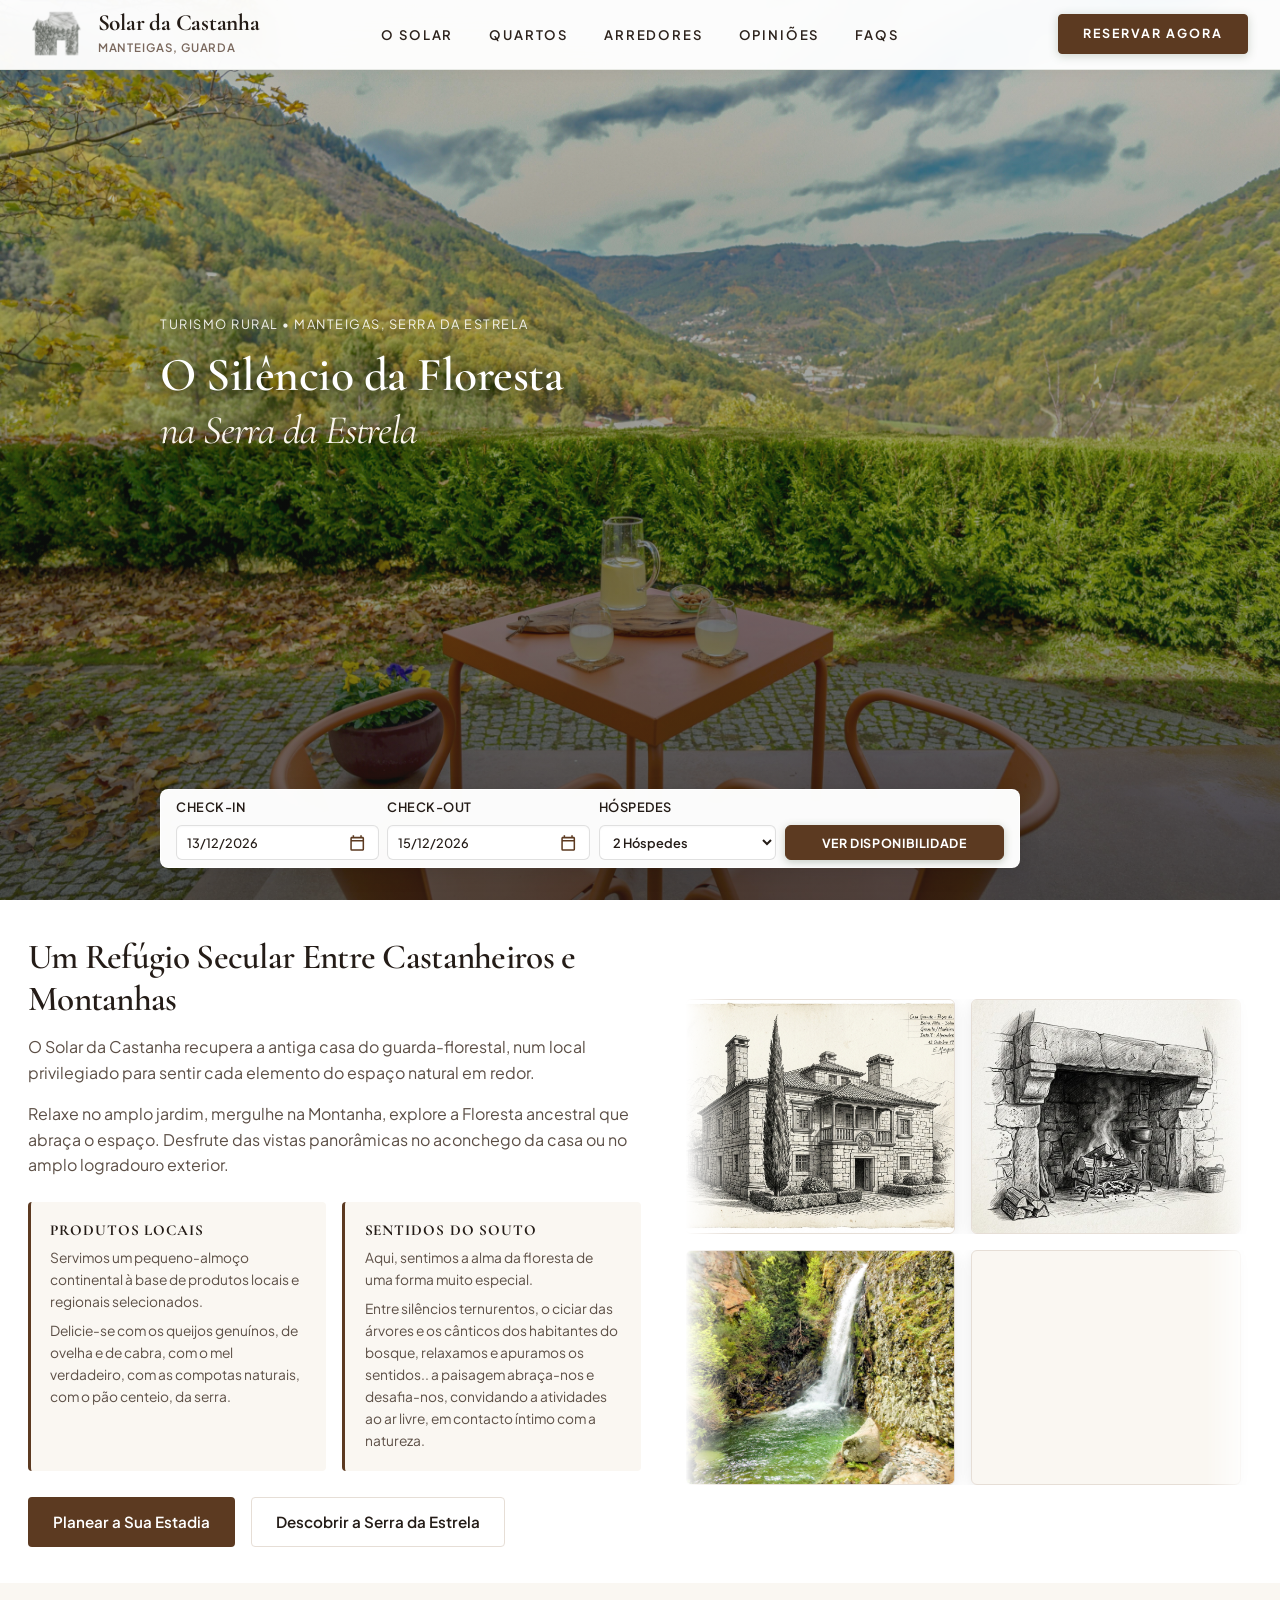
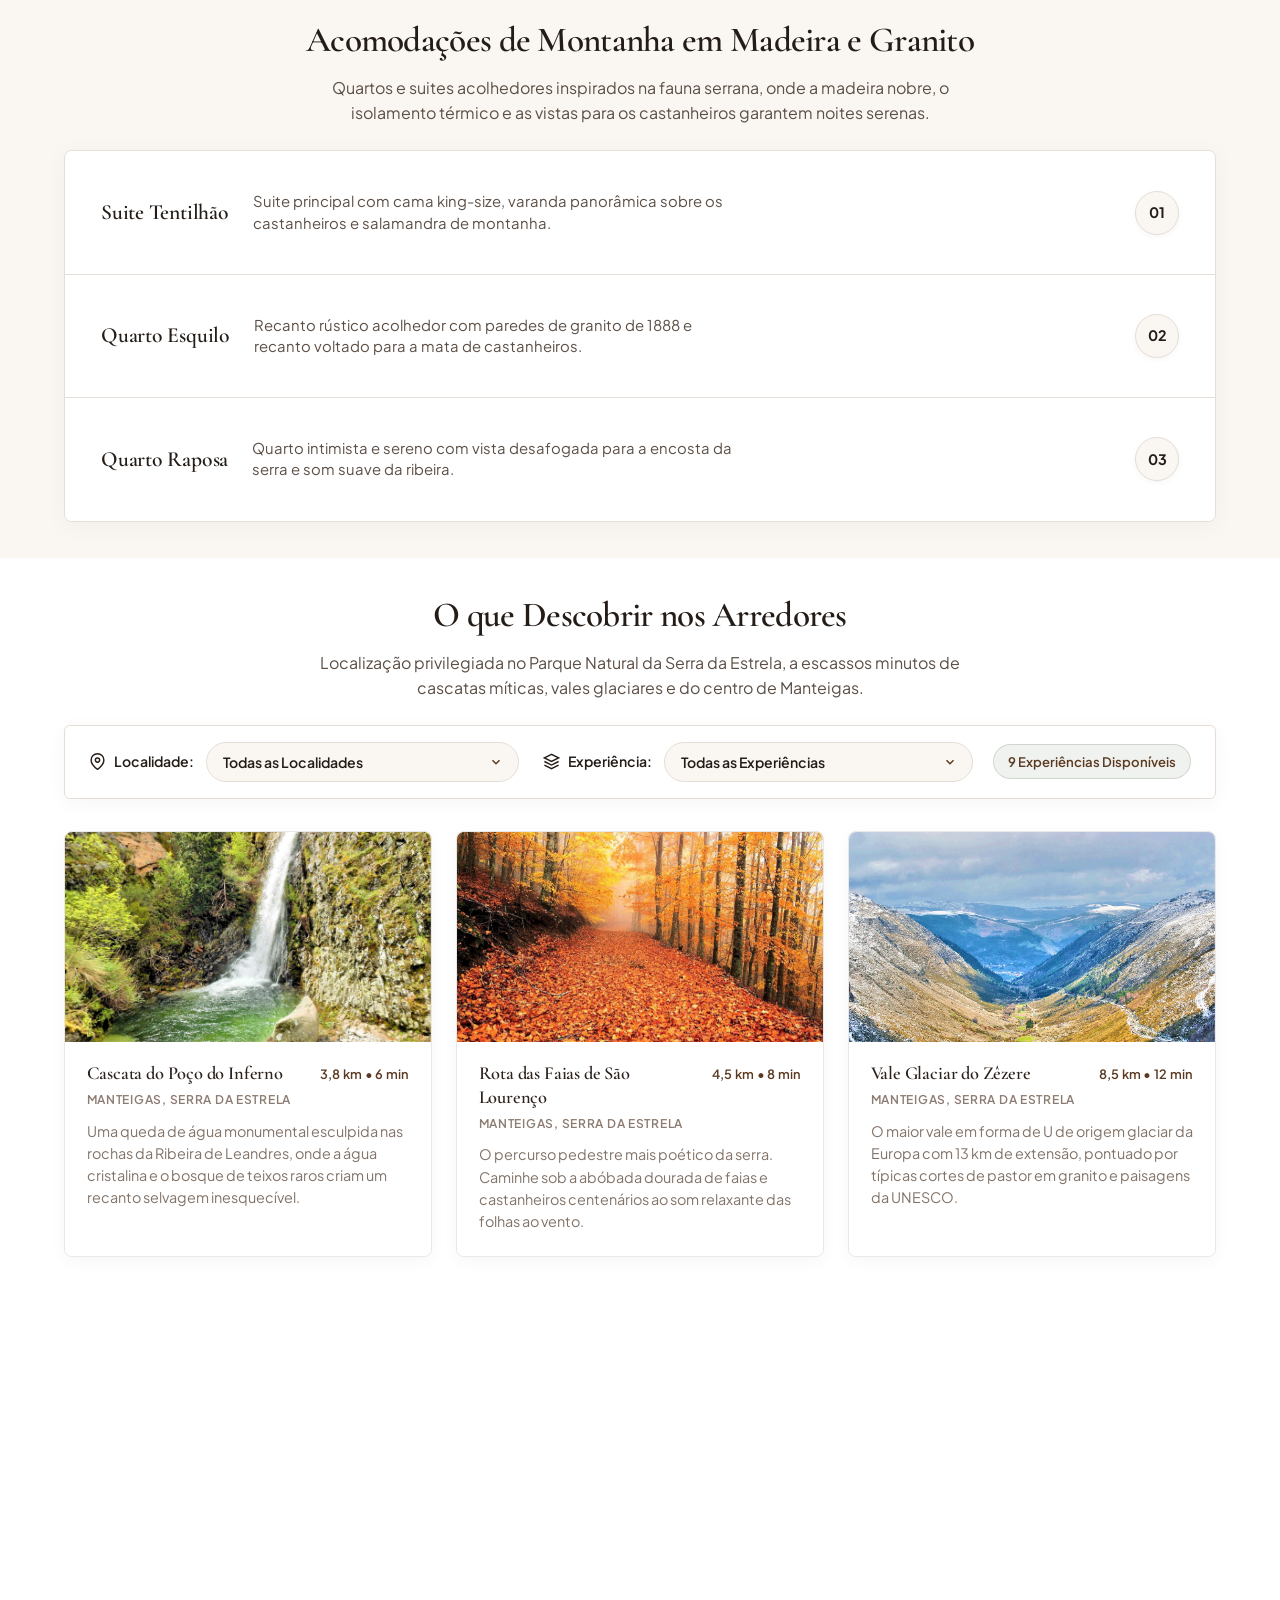
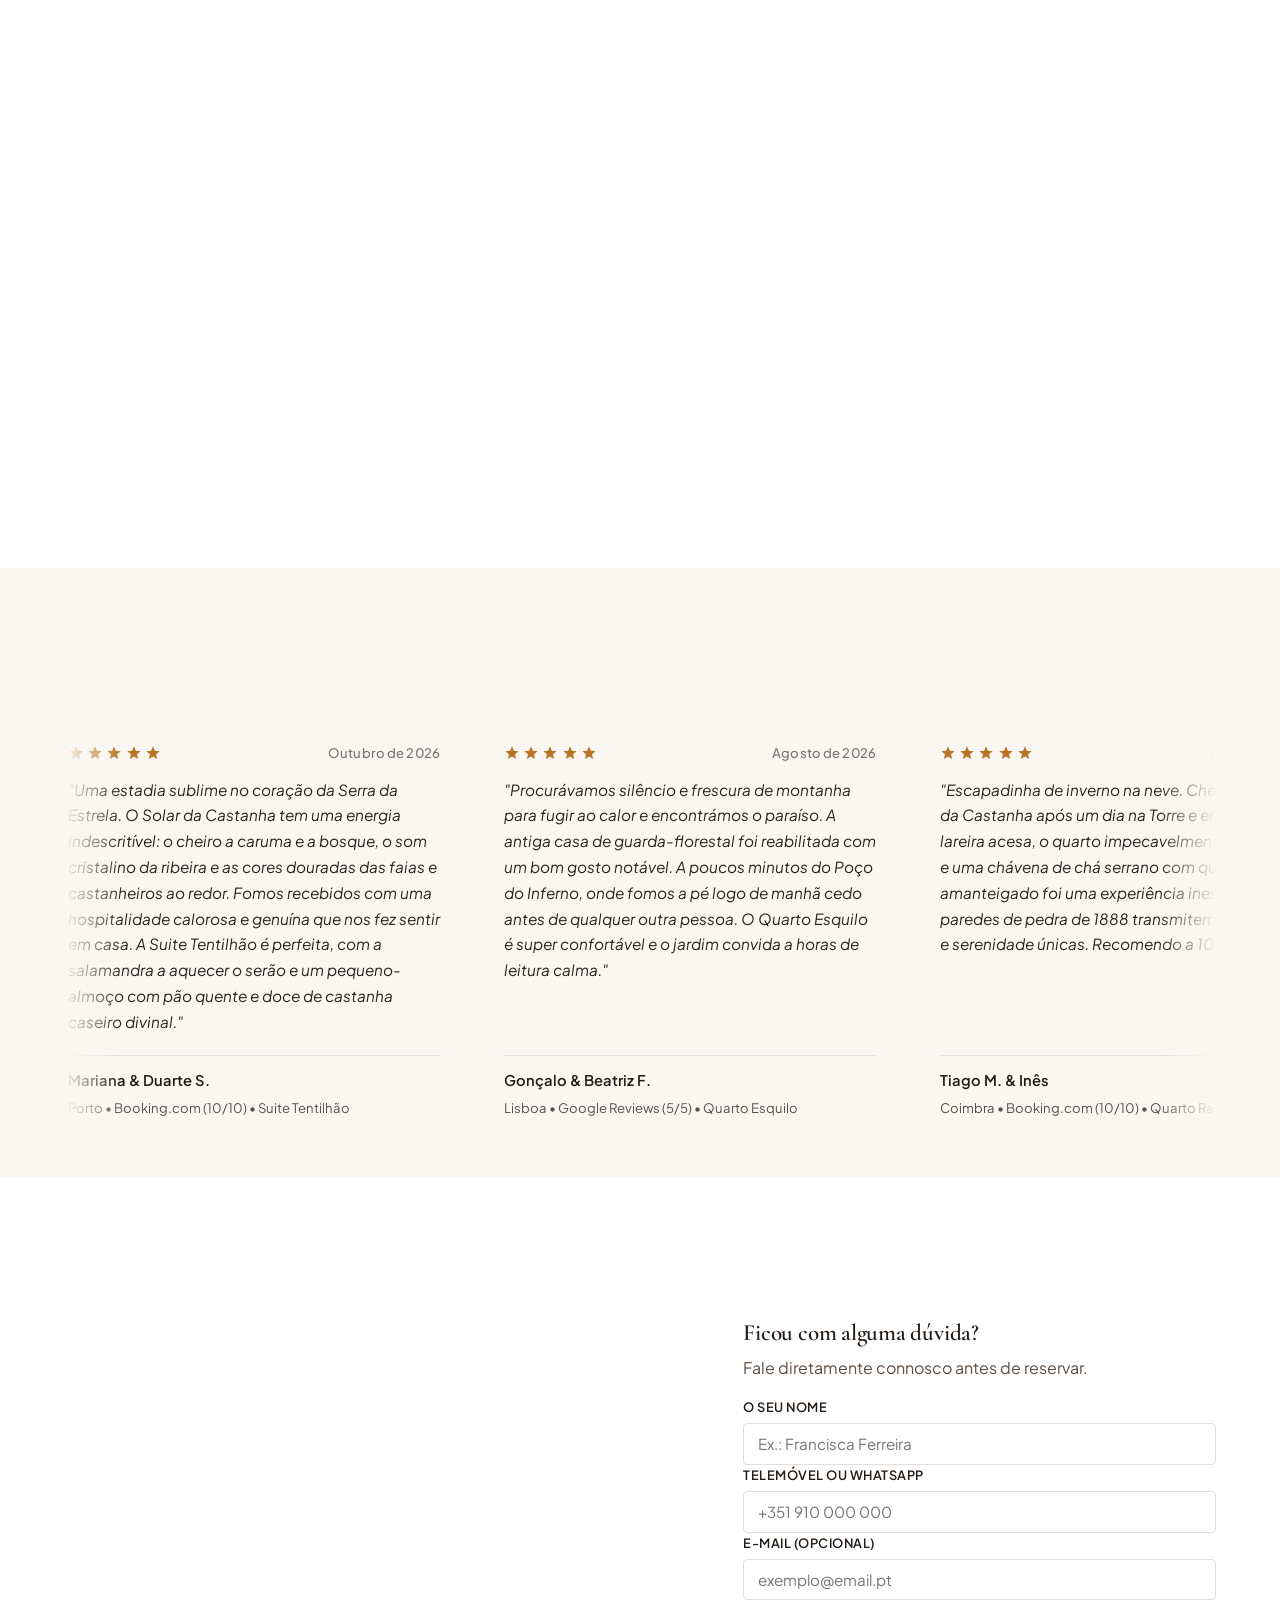
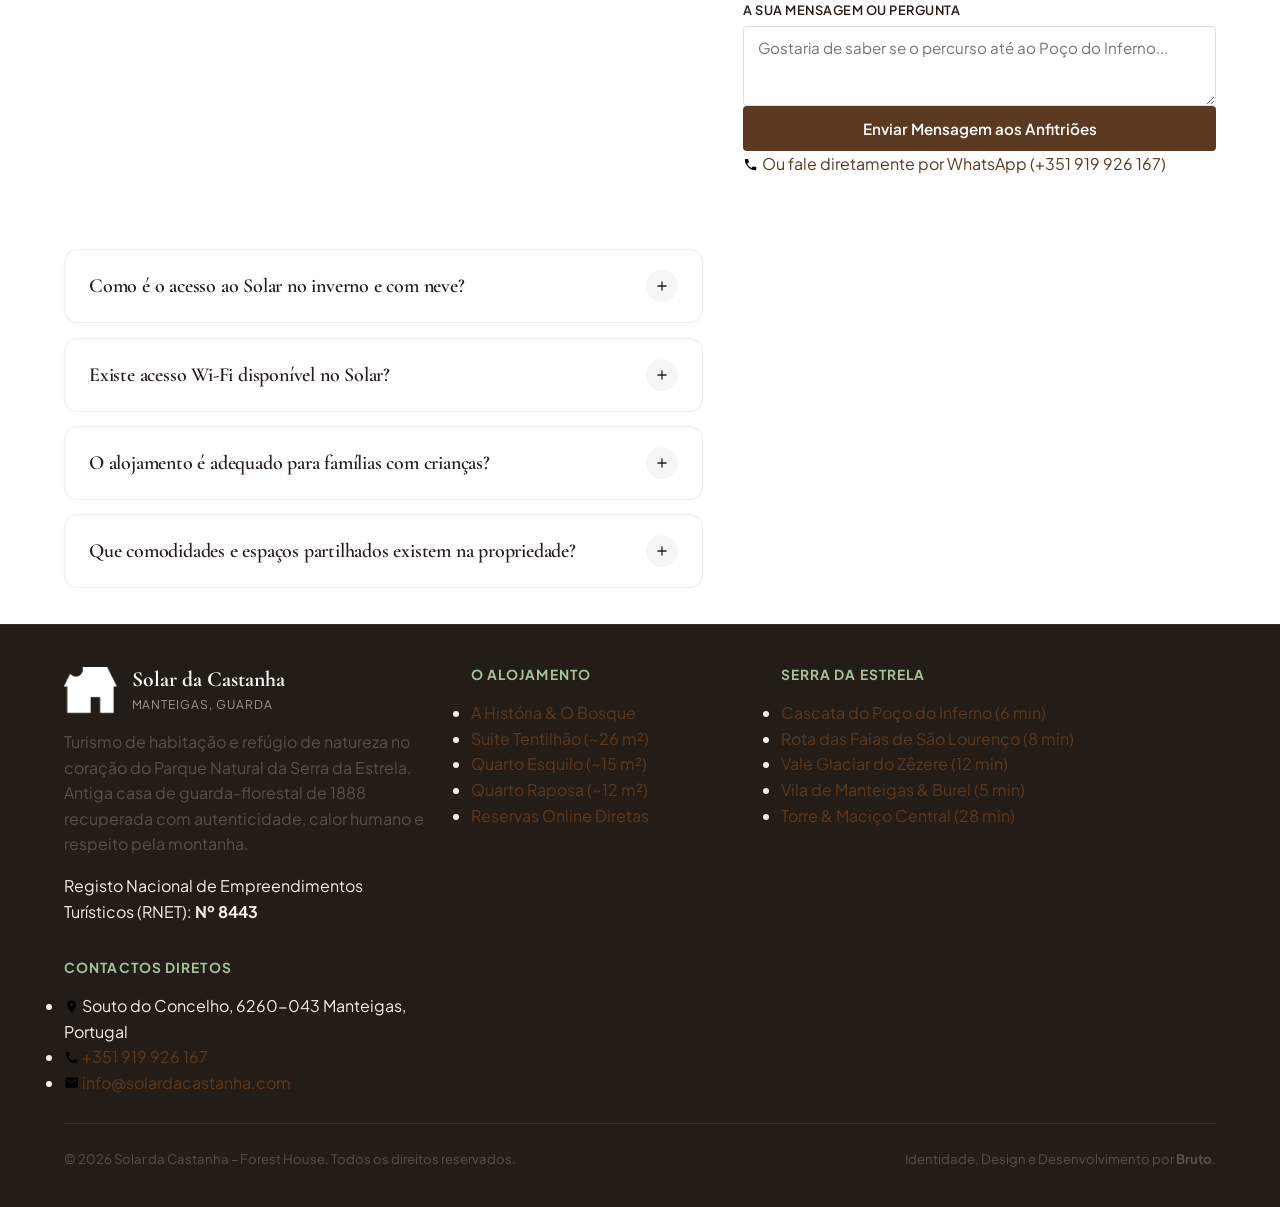
==== commit d93e9d35: "Header update: Official logo house mark, removed white aba, set menu to Quartos" ====
--- a/index.html
+++ b/index.html
@@ -1084,21 +1084,6 @@
         </div>
       </div>
     </section>
-
-    <!-- =======================================================================
-         H. NOTA DE TRANSPARÊNCIA BRUTO (Padrão Canónico de Protótipo)
-         ======================================================================= -->
-    <div class="container" style="margin-bottom: 2rem;">
-      <div class="transparency-note-bar prototype-transparency-note" style="background-color: var(--primary-light); border: 1px solid var(--border-color); border-radius: var(--border-radius-sm); padding: 1rem 1.25rem; display: flex; align-items: center; justify-content: space-between; gap: 1rem; flex-wrap: wrap;">
-        <div style="display: flex; align-items: center; gap: 0.75rem;">
-          <svg width="20" height="20" viewBox="0 0 24 24" fill="none" stroke="var(--primary-accent)" stroke-width="2"><circle cx="12" cy="12" r="10"/><line x1="12" y1="16" x2="12" y2="12"/><line x1="12" y1="8" x2="12.01" y2="8"/></svg>
-          <span style="font-size: 0.88rem; color: var(--dark-neutral);">
-            <strong>Nota de Transparência Bruto:</strong> Protótipo interativo desenvolvido segundo os Padrões Oficiais Bruto para o Solar da Castanha – Forest House (Manteigas, Serra da Estrela).
-          </span>
-        </div>
-        <a href="reservas.html" class="btn btn-outline-dark" style="font-size: 0.82rem; padding: 0.4rem 0.85rem;">Testar Fluxo de Reserva</a>
-      </div>
-    </div>
   </main>
 
   <!-- =======================================================================
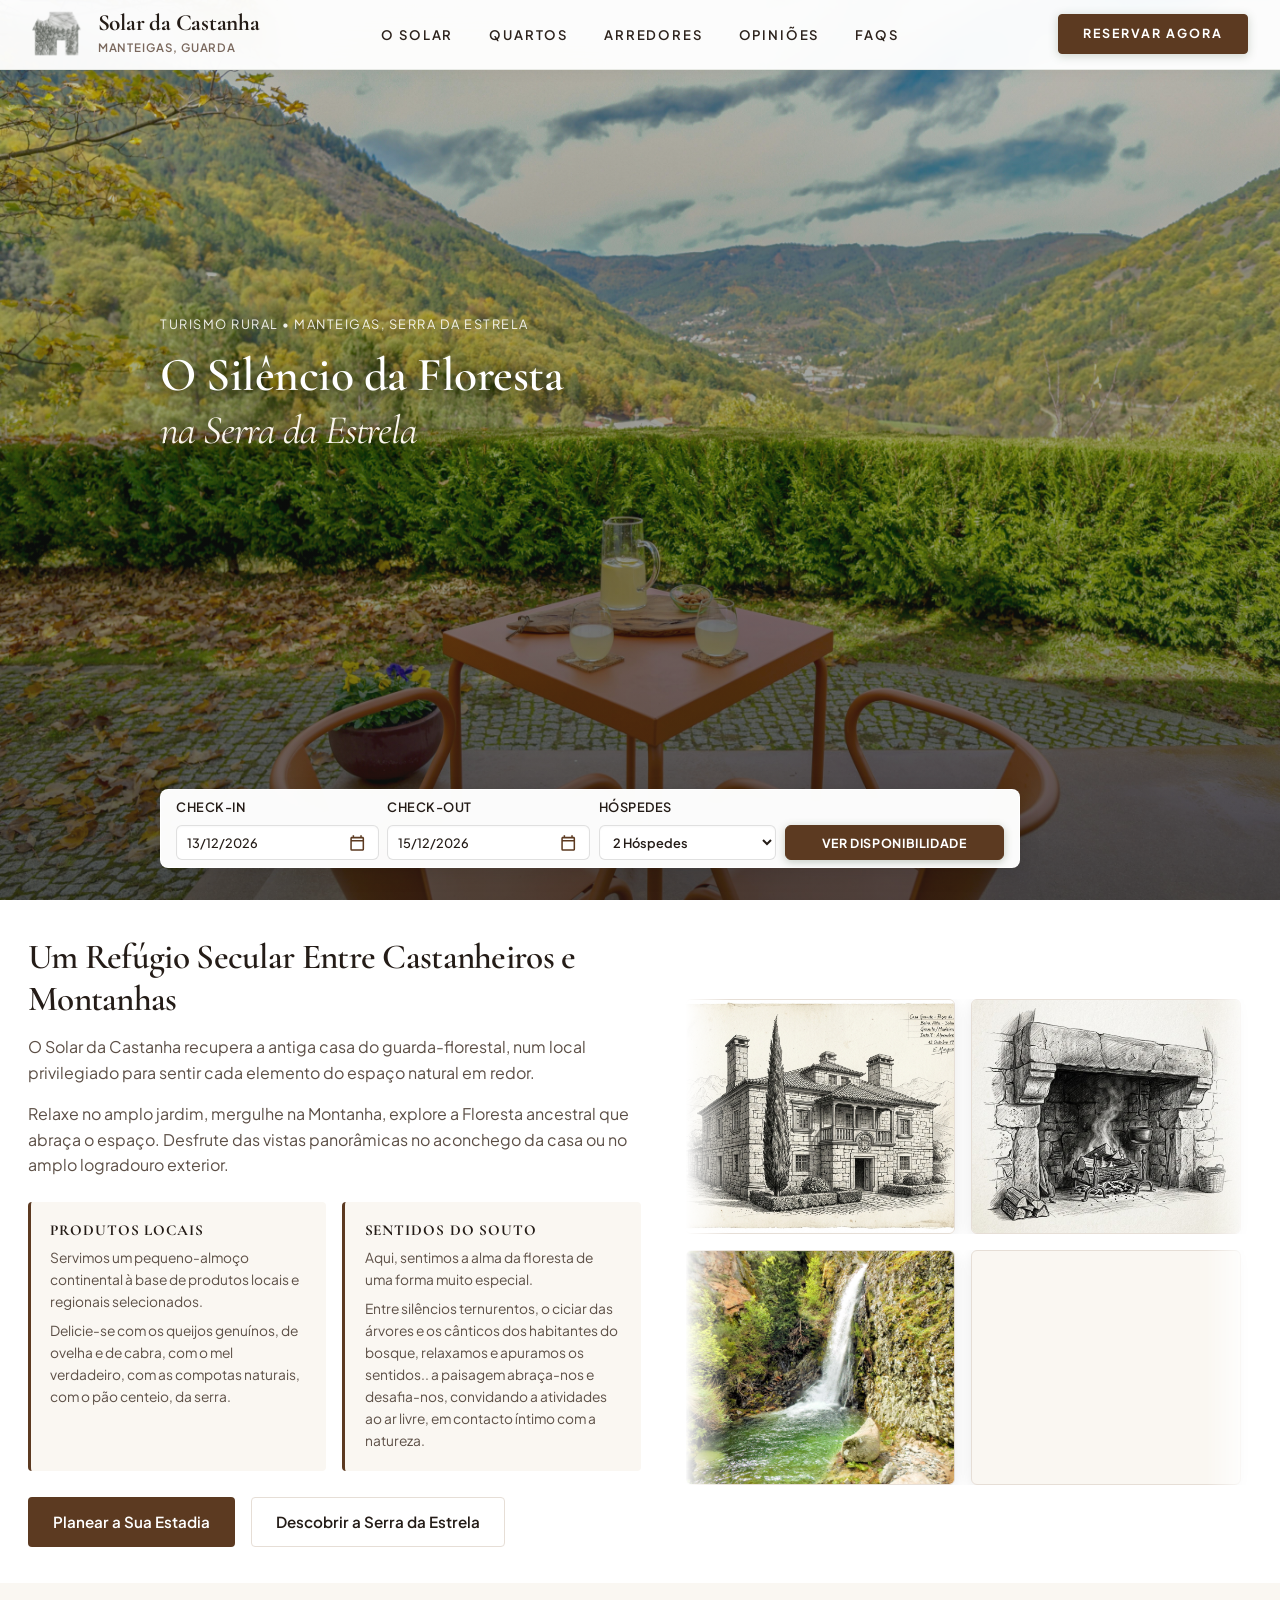
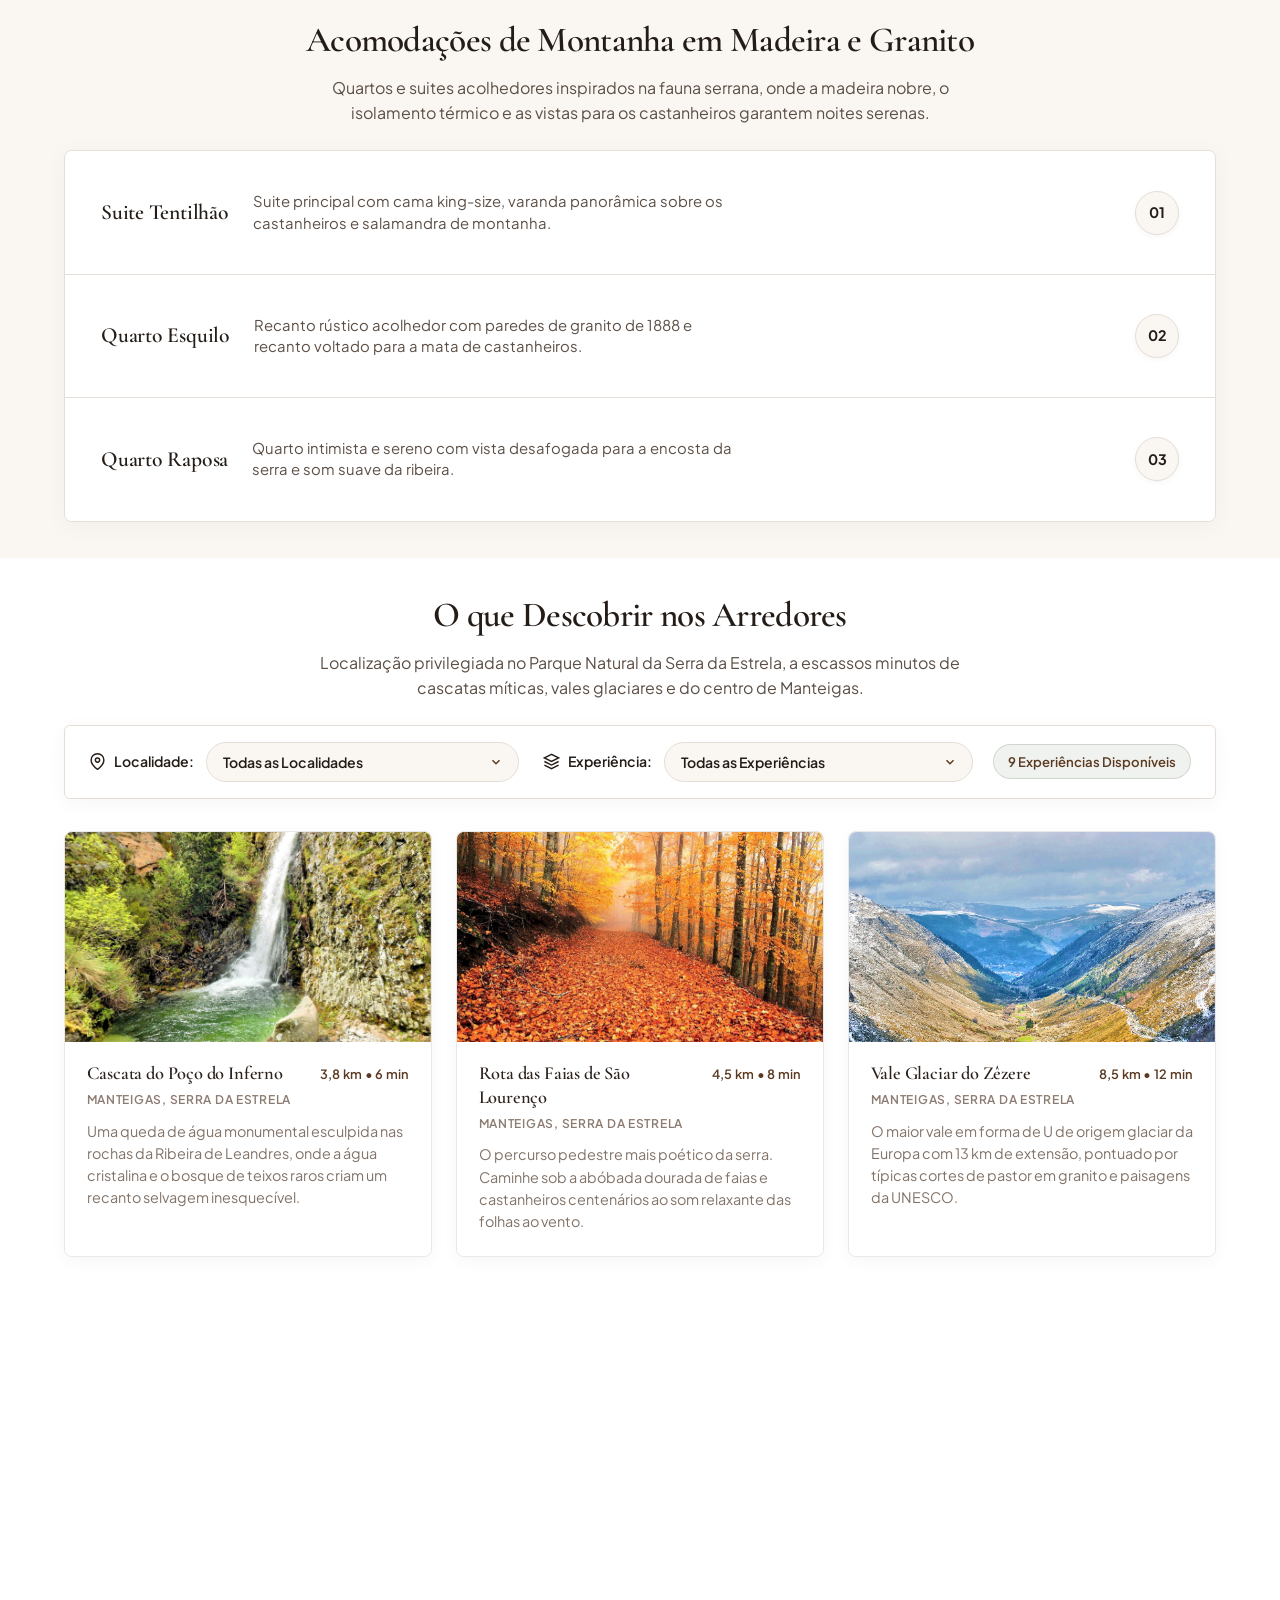
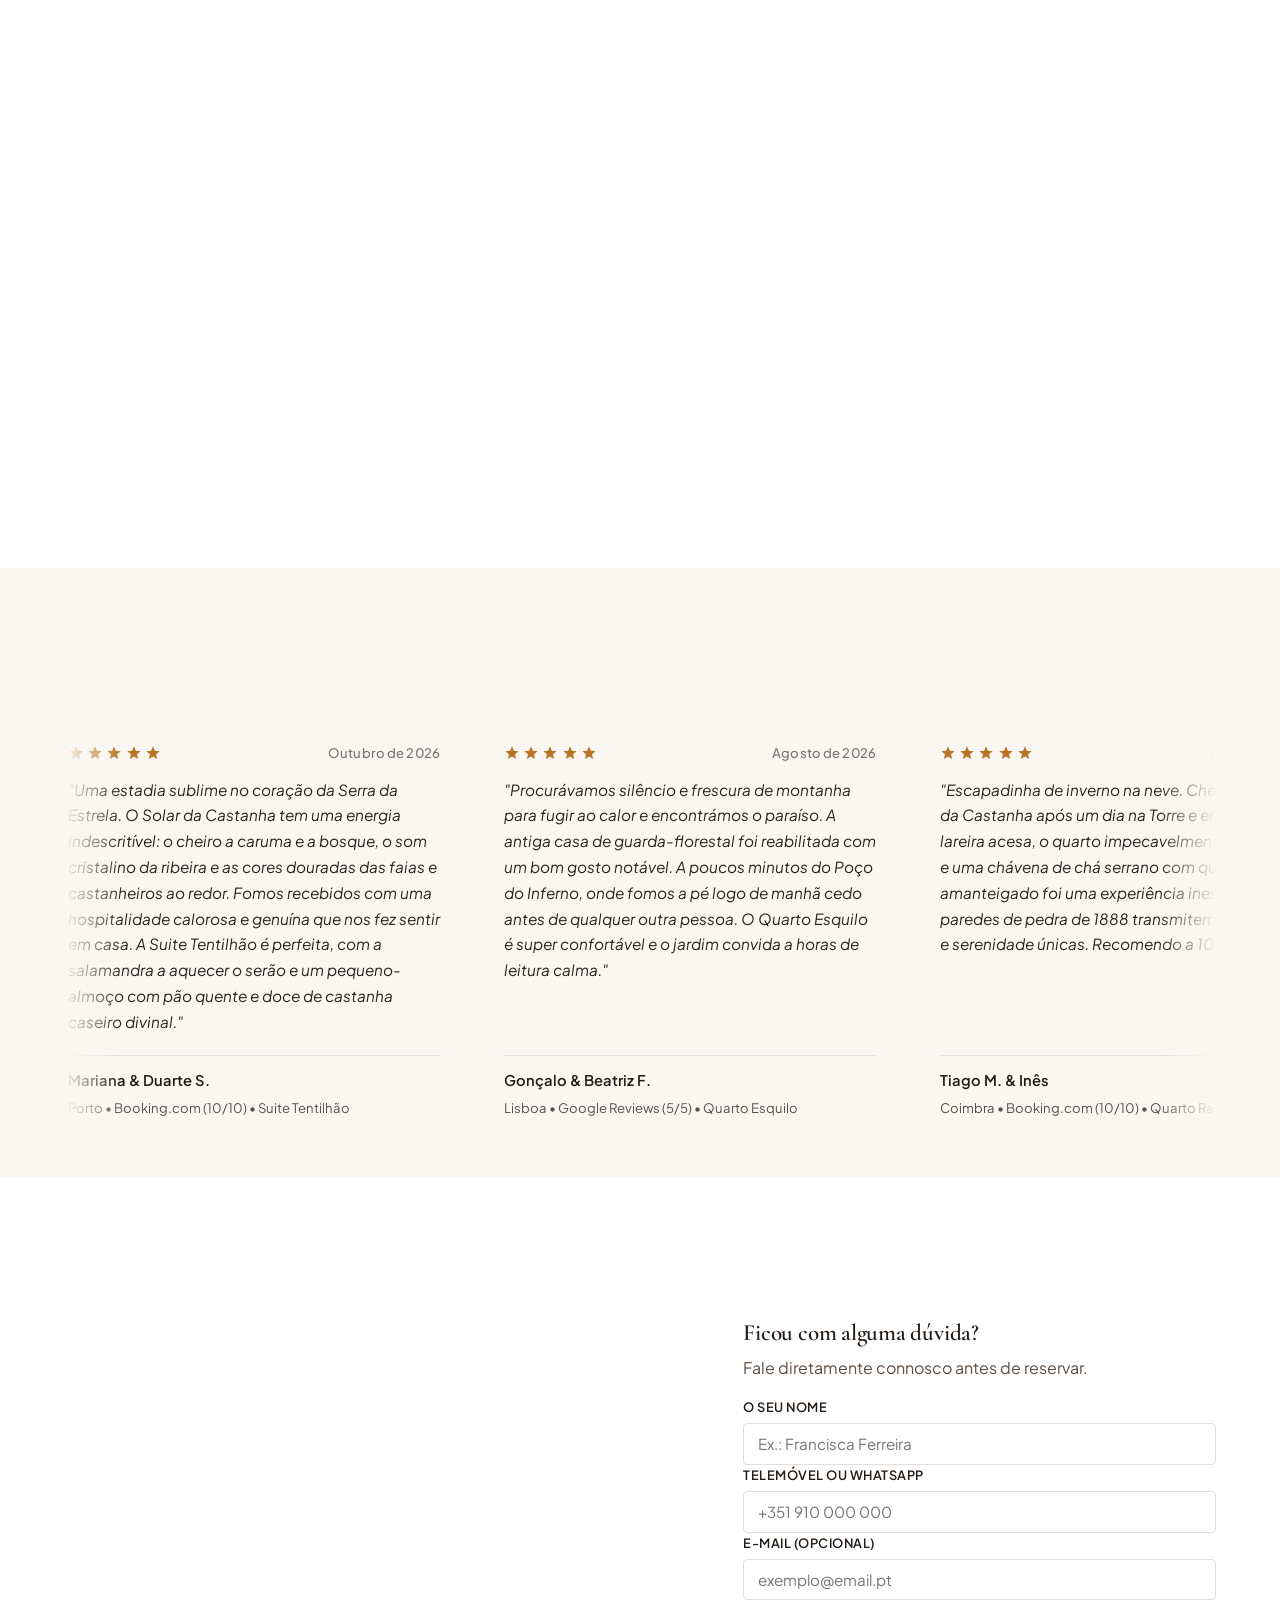
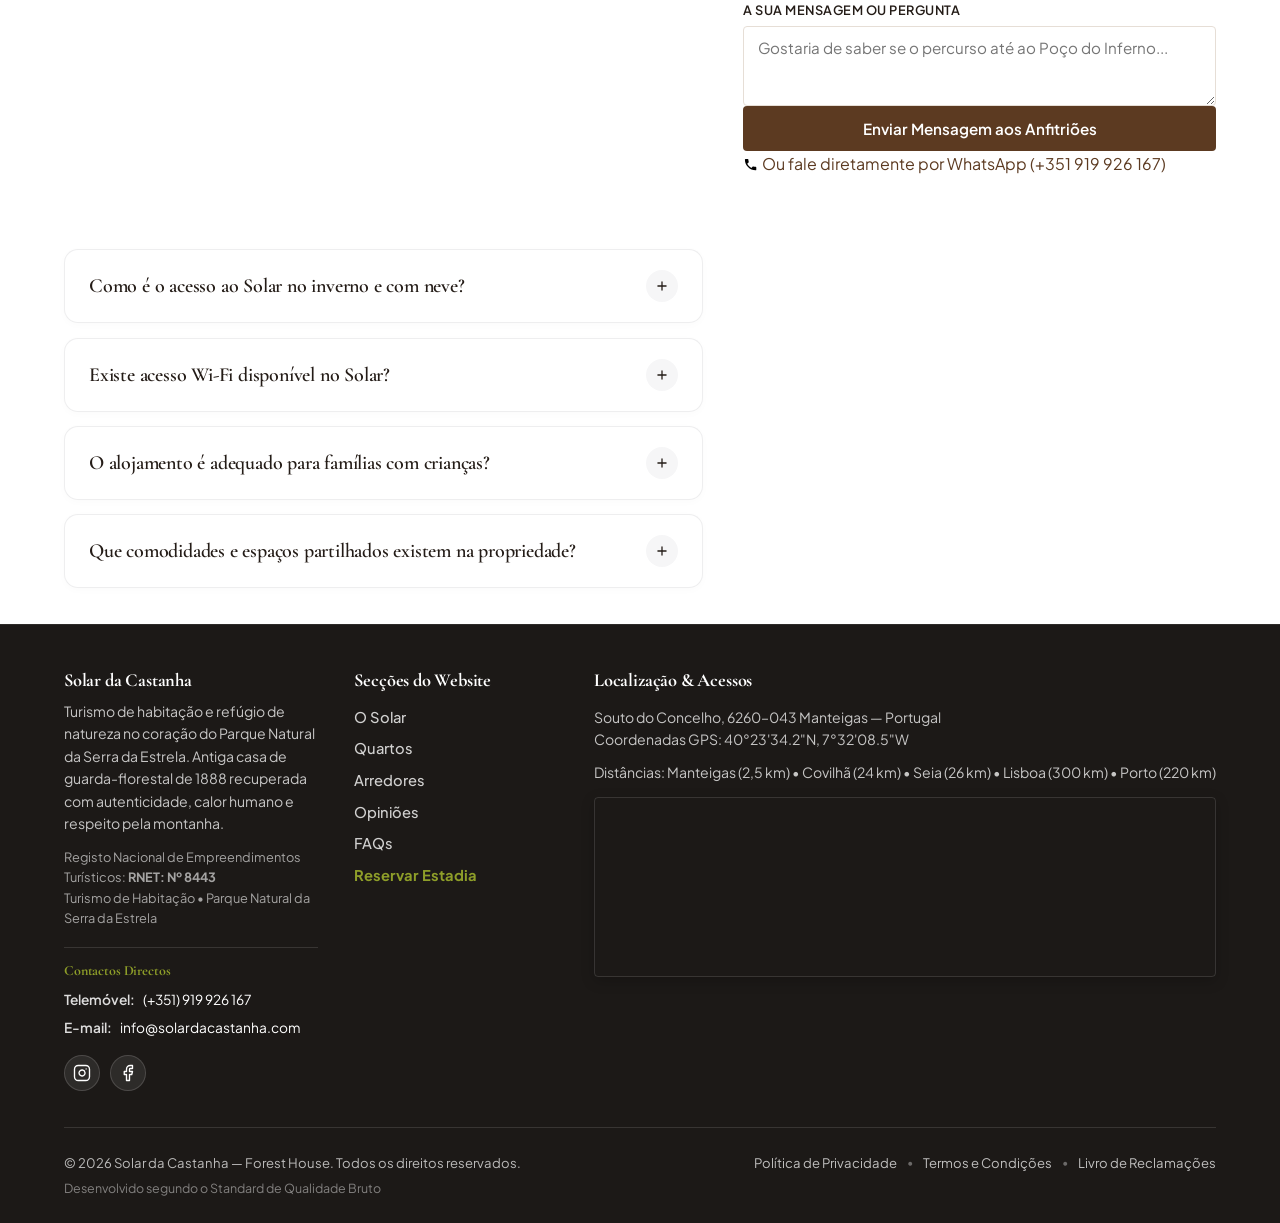
==== commit 5b4eac64: "Header update: Official logo house mark, removed white aba, set menu to Quartos" ====
--- a/index.html
+++ b/index.html
@@ -1087,75 +1087,104 @@
   </main>
 
   <!-- =======================================================================
-       I. RODAPÉ INSTITUCIONAL (Com Ancoragem Geográfica e Registo AL)
+       I. RODAPÉ INSTITUCIONAL (Standard Oficial Casa do Olival / Bruto)
        ======================================================================= -->
-  <footer class="footer">
+  <footer class="site-footer" id="contactos">
     <div class="container">
       <div class="footer-grid">
-        <!-- Coluna 1: Marca & Conceito -->
-        <div class="footer-col footer-col-brand">
-          <div class="footer-logo-wrap" style="display: flex; align-items: center; gap: 0.75rem; margin-bottom: 0.85rem;">
-            <img src="assets/logos/logo_house_mark.png" alt="Solar da Castanha" class="footer-logo-img" style="height: 48px; width: auto; filter: brightness(0) invert(1);">
-            <div>
-              <span style="font-family: var(--font-heading); font-size: 1.35rem; font-weight: 700; color: #FAF7F2; display: block; line-height: 1.1;">Solar da Castanha</span>
-              <span class="brand-location" style="display: block; font-size: 0.75rem; color: #a3958c; margin-top: 0.2rem; text-transform: uppercase; letter-spacing: 0.08em;">Manteigas, Guarda</span>
-            </div>
-          </div>
-          <p class="footer-tagline">
+        <!-- Coluna 1: Alojamento & Contactos Oficiais por baixo com Logos das Redes Sociais -->
+        <div class="footer-col">
+          <h4 style="color: #FFFFFF; font-size: 1.15rem; margin-bottom: 8px;">Solar da Castanha</h4>
+          <p style="margin-bottom: 12px; font-size: 0.88rem; color: rgba(255, 255, 255, 0.75);">
             Turismo de habitação e refúgio de natureza no coração do Parque Natural da Serra da Estrela. Antiga casa de guarda-florestal de 1888 recuperada com autenticidade, calor humano e respeito pela montanha.
           </p>
-          <div class="footer-rnt">
-            <span>Registo Nacional de Empreendimentos Turísticos (RNET): <strong>Nº 8443</strong></span>
+          <p style="font-size: 0.8rem; color: rgba(255, 255, 255, 0.6); margin-bottom: 18px;">
+            Registo Nacional de Empreendimentos Turísticos: <strong>RNET: Nº 8443</strong><br>
+            Turismo de Habitação • Parque Natural da Serra da Estrela
+          </p>
+
+          <!-- Contactos Directos por baixo da secção esquerda -->
+          <div class="footer-contacts-block">
+            <h5 class="footer-contacts-title">Contactos Directos</h5>
+            <div class="footer-contact-item">
+              <span class="footer-contact-label">Telemóvel:</span>
+              <a href="tel:+351919926167" class="footer-contact-val">(+351) 919 926 167</a>
+            </div>
+            <div class="footer-contact-item">
+              <span class="footer-contact-label">E-mail:</span>
+              <a href="mailto:info@solardacastanha.com" class="footer-contact-val">info@solardacastanha.com</a>
+            </div>
+
+            <!-- Redes Sociais apenas com Logos SVG discretos -->
+            <div class="footer-social-icons" aria-label="Redes Sociais Oficiais">
+              <a href="https://www.instagram.com/solardacastanha/" target="_blank" rel="noopener noreferrer" class="social-icon-btn" aria-label="Instagram do Solar da Castanha" title="Instagram @solardacastanha">
+                <svg viewBox="0 0 24 24" width="18" height="18" fill="none" stroke="currentColor" stroke-width="1.8" stroke-linecap="round" stroke-linejoin="round">
+                  <rect x="2" y="2" width="20" height="20" rx="5" ry="5"></rect>
+                  <path d="M16 11.37A4 4 0 1 1 12.63 8 4 4 0 0 1 16 11.37z"></path>
+                  <line x1="17.5" y1="6.5" x2="17.51" y2="6.5"></line>
+                </svg>
+              </a>
+              <a href="https://www.facebook.com/Solar-da-Castanha-Forest-House-2211067579144081/" target="_blank" rel="noopener noreferrer" class="social-icon-btn" aria-label="Facebook do Solar da Castanha" title="Facebook Solar da Castanha">
+                <svg viewBox="0 0 24 24" width="18" height="18" fill="none" stroke="currentColor" stroke-width="1.8" stroke-linecap="round" stroke-linejoin="round">
+                  <path d="M18 2h-3a5 5 0 0 0-5 5v3H7v4h3v8h4v-8h3l1-4h-4V7a1 1 0 0 1 1-1h3z"></path>
+                </svg>
+              </a>
+            </div>
           </div>
         </div>
 
-        <!-- Coluna 2: Navegação Rápida -->
+        <!-- Coluna 2: As Secções tal e qual do Website na Vertical -->
         <div class="footer-col">
-          <h4 class="footer-col-title">O Alojamento</h4>
-          <ul class="footer-nav">
-            <li><a href="#experiencia">A História &amp; O Bosque</a></li>
-            <li><a href="#espaco-casas">Suite Tentilhão (~26 m²)</a></li>
-            <li><a href="#espaco-casas">Quarto Esquilo (~15 m²)</a></li>
-            <li><a href="#espaco-casas">Quarto Raposa (~12 m²)</a></li>
-            <li><a href="reservas.html">Reservas Online Diretas</a></li>
+          <h4 style="color: #FFFFFF; font-size: 1.15rem; margin-bottom: 14px;">Secções do Website</h4>
+          <ul class="footer-vertical-nav">
+            <li><a href="#experiencia" class="footer-nav-link">O Solar</a></li>
+            <li><a href="#espaco-casas" class="footer-nav-link">Quartos</a></li>
+            <li><a href="#arredores" class="footer-nav-link">Arredores</a></li>
+            <li><a href="#opinioes" class="footer-nav-link">Opiniões</a></li>
+            <li><a href="#faq-duvidas" class="footer-nav-link">FAQs</a></li>
+            <li><a href="reservas.html" class="footer-nav-link footer-nav-highlight">Reservar Estadia</a></li>
           </ul>
         </div>
 
-        <!-- Coluna 3: Roteiro e Serra -->
+        <!-- Coluna 3: Localização com Mapa Abaixo -->
         <div class="footer-col">
-          <h4 class="footer-col-title">Serra da Estrela</h4>
-          <ul class="footer-nav">
-            <li><a href="#arredores">Cascata do Poço do Inferno (6 min)</a></li>
-            <li><a href="#arredores">Rota das Faias de São Lourenço (8 min)</a></li>
-            <li><a href="#arredores">Vale Glaciar do Zêzere (12 min)</a></li>
-            <li><a href="#arredores">Vila de Manteigas &amp; Burel (5 min)</a></li>
-            <li><a href="#arredores">Torre &amp; Maciço Central (28 min)</a></li>
-          </ul>
-        </div>
-
-        <!-- Coluna 4: Contacto Direto com Anfitriões -->
-        <div class="footer-col">
-          <h4 class="footer-col-title">Contactos Diretos</h4>
-          <ul class="footer-contact-list">
-            <li>
-              <svg class="icon-svg-sm" viewBox="0 0 24 24"><path d="M12 2C8.13 2 5 5.13 5 9c0 5.25 7 13 7 13s7-7.75 7-13c0-3.87-3.13-7-7-7zm0 9.5c-1.38 0-2.5-1.12-2.5-2.5s1.12-2.5 2.5-2.5 2.5 1.12 2.5 2.5-1.12 2.5-2.5 2.5z"/></svg>
-              <span>Souto do Concelho, 6260-043 Manteigas, Portugal</span>
-            </li>
-            <li>
-              <svg class="icon-svg-sm" viewBox="0 0 24 24"><path d="M6.62 10.79a15.05 15.05 0 006.59 6.59l2.2-2.2c.27-.27.67-.36 1.02-.24 1.12.37 2.33.57 3.57.57.55 0 1 .45 1 1V20c0 .55-.45 1-1 1-9.39 0-17-7.61-17-17 0-.55.45-1 1-1h3.5c.55 0 1 .45 1 1 0 1.25.2 2.45.57 3.57.11.35.03.74-.25 1.02l-2.2 2.2z"/></svg>
-              <a href="tel:+351919926167">+351 919 926 167</a>
-            </li>
-            <li>
-              <svg class="icon-svg-sm" viewBox="0 0 24 24"><path d="M20 4H4c-1.1 0-1.99.9-1.99 2L2 18c0 1.1.9 2 2 2h16c1.1 0 2-.9 2-2V6c0-1.1-.9-2-2-2zm0 4l-8 5-8-5V6l8 5 8-5v2z"/></svg>
-              <a href="mailto:info@solardacastanha.com">info@solardacastanha.com</a>
-            </li>
-          </ul>
+          <h4 style="color: #FFFFFF; font-size: 1.15rem; margin-bottom: 14px;">Localização &amp; Acessos</h4>
+          <p style="margin-bottom: 10px;">
+            Souto do Concelho, 6260–043 Manteigas — Portugal<br>
+            Coordenadas GPS: 40°23'34.2"N, 7°32'08.5"W
+          </p>
+          <p class="footer-distances-line">
+            Distâncias: Manteigas (2,5 km) • Covilhã (24 km) • Seia (26 km) • Lisboa (300 km) • Porto (220 km)
+          </p>
+
+          <!-- Mapa Oficial Embed por baixo da secção de Localização e Acessos -->
+          <div class="footer-map-under">
+            <iframe
+              title="Localização do Solar da Castanha no Souto do Concelho, Manteigas"
+              width="100%"
+              height="100%"
+              style="border:0;"
+              loading="lazy"
+              allowfullscreen
+              referrerpolicy="no-referrer-when-downgrade"
+              src="https://maps.google.com/maps?q=40.392833,-7.535694+(Solar%20da%20Castanha)&t=&z=15&ie=UTF8&iwloc=&output=embed">
+            </iframe>
+          </div>
         </div>
       </div>
 
       <div class="footer-bottom">
-        <p>&copy; 2026 Solar da Castanha – Forest House. Todos os direitos reservados.</p>
-        <p class="footer-credits">Identidade, Design e Desenvolvimento por <strong>Bruto</strong>.</p>
+        <div class="footer-bottom-left">
+          <p class="footer-copyright">&copy; 2026 Solar da Castanha — Forest House. Todos os direitos reservados.</p>
+          <p class="footer-standard">Desenvolvido segundo o Standard de Qualidade Bruto</p>
+        </div>
+        <div class="footer-legal-links">
+          <a href="#privacidade" class="legal-info-trigger">Política de Privacidade</a>
+          <span class="sep" aria-hidden="true">•</span>
+          <a href="#termos" class="legal-info-trigger">Termos e Condições</a>
+          <span class="sep" aria-hidden="true">•</span>
+          <a href="https://www.livroreclamacoes.pt" target="_blank" rel="noopener noreferrer">Livro de Reclamações</a>
+        </div>
       </div>
     </div>
   </footer>
--- a/css/style.css
+++ b/css/style.css
@@ -2370,86 +2370,100 @@
 }
 
 /* ==========================================================================
-   FOOTER (Standard Oficial Casa Grande — Padrão Canónico Bruto)
+   FOOTER (Standard Oficial Casa do Olival / Solar da Castanha — Padrão Canónico Bruto)
    ========================================================================== */
 .site-footer,
 .footer {
-  background-color: var(--dark-neutral);
-  color: #f4efe6;
-  padding: 42px 0 22px 0;
+  position: relative;
+  background-color: #1C1917;
+  color: #FFFFFF;
+  padding: 44px 0 24px;
+  overflow: hidden;
   border-top: 1px solid rgba(255, 255, 255, 0.08);
 }
 
 .footer-grid {
   display: grid;
-  grid-template-columns: 1.15fr 0.85fr 1.35fr;
+  grid-template-columns: 1fr 0.8fr 1.2fr;
   gap: 36px;
-  margin-bottom: 28px;
+  margin-bottom: 36px;
 }
 
 .footer-col h4 {
-  font-family: var(--font-body);
-  font-size: 0.86rem;
+  color: #FFFFFF;
+  font-size: 1.15rem;
   font-weight: 700;
-  text-transform: uppercase;
-  letter-spacing: 0.08em;
-  color: var(--primary-accent-light, #a3c299);
-  margin-bottom: 16px;
-}
-
-.footer-brand-title {
-  font-family: var(--font-heading);
-  font-size: 1.85rem;
-  font-weight: 600;
-  color: #ffffff;
-  line-height: 1.1;
-  margin-bottom: 8px;
-}
-
-.footer-brand-desc {
+  margin-bottom: 14px;
+  letter-spacing: -0.01em;
+}
+
+.footer-col p, .footer-col li {
   font-size: 0.88rem;
   color: rgba(255, 255, 255, 0.75);
   line-height: 1.6;
-  margin-bottom: 18px;
-}
-
-.footer-contacts-list {
+}
+
+.footer-col ul {
   list-style: none;
   display: flex;
   flex-direction: column;
   gap: 8px;
+  padding: 0;
+  margin: 0;
+}
+
+.footer-col a:hover {
+  color: #FFFFFF;
+}
+
+/* Bloco de Contactos por baixo da secção esquerda */
+.footer-contacts-block {
+  margin-top: 14px;
+  padding-top: 14px;
+  border-top: 1px solid rgba(255, 255, 255, 0.12);
+  display: flex;
+  flex-direction: column;
+  gap: 6px;
+}
+
+.footer-contacts-title {
   font-size: 0.88rem;
-  color: rgba(255, 255, 255, 0.85);
-  margin-bottom: 18px;
-  padding: 0;
-}
-
-.footer-contact-row {
-  display: flex;
+  font-weight: 700;
+  color: #8E9E29;
+  margin-bottom: 4px;
+  letter-spacing: -0.01em;
+}
+
+.footer-contact-item {
+  font-size: 0.86rem;
+  display: flex;
+  align-items: center;
   gap: 8px;
-  align-items: baseline;
+  color: rgba(255, 255, 255, 0.7);
 }
 
 .footer-contact-label {
   font-weight: 600;
-  color: #ffffff;
+  color: rgba(255, 255, 255, 0.85);
 }
 
 .footer-contact-val {
-  color: rgba(255, 255, 255, 0.85);
+  color: #FFFFFF;
   text-decoration: none;
-  transition: color var(--duration-fast) var(--ease-organic);
+  transition: color 0.2s ease;
 }
 
 .footer-contact-val:hover {
-  color: #ffffff;
+  color: #8E9E29;
   text-decoration: underline;
 }
 
+/* Redes Sociais Apenas com Ícones/Logos Discretos */
 .footer-social-icons {
   display: flex;
   align-items: center;
-  gap: 12px;
+  gap: 10px;
+  margin-top: 10px;
 }
 
 .social-icon-btn {
@@ -2460,19 +2474,19 @@
   height: 36px;
   border-radius: 50%;
   background: rgba(255, 255, 255, 0.08);
-  color: #ffffff;
+  color: #FFFFFF;
   border: 1px solid rgba(255, 255, 255, 0.15);
   transition: all 0.2s ease;
-  text-decoration: none;
 }
 
 .social-icon-btn:hover {
-  background: var(--primary-accent);
-  border-color: var(--primary-accent);
-  color: #ffffff;
+  background: var(--primary, #5C3A21);
+  color: #FFFFFF;
+  border-color: var(--primary, #5C3A21);
   transform: translateY(-2px);
 }
 
+/* Secções do Website na Vertical (Coluna Central do Footer) */
 .footer-vertical-nav {
   list-style: none;
   display: flex;
@@ -2483,59 +2497,46 @@
 }
 
 .footer-nav-link {
-  font-size: 0.9rem;
-  color: rgba(255, 255, 255, 0.78);
+  font-size: 0.92rem;
+  font-weight: 500;
+  color: rgba(255, 255, 255, 0.8);
   text-decoration: none;
-  transition: color var(--duration-fast) var(--ease-organic);
+  transition: all 0.2s ease;
+  display: inline-block;
 }
 
 .footer-nav-link:hover {
-  color: #ffffff;
+  color: #FFFFFF;
+  transform: translateX(4px);
 }
 
 .footer-nav-highlight {
-  font-weight: 600;
-  color: #ffffff;
-  margin-top: 6px;
-  display: inline-block;
-  padding: 6px 14px;
-  background-color: var(--primary-accent);
-  border: 1px solid rgba(255, 255, 255, 0.2);
-  border-radius: 9999px;
-  width: fit-content;
-  box-shadow: 0 2px 8px rgba(0, 0, 0, 0.25);
-  transition: background-color var(--duration-fast) var(--ease-organic), transform var(--duration-fast) var(--ease-organic);
-}
-
-.footer-nav-highlight:hover {
-  background-color: #2e402a;
-  color: #ffffff;
-  transform: translateX(2px);
-}
-
-.footer-location-text {
-  font-size: 0.88rem;
-  color: rgba(255, 255, 255, 0.85);
-  line-height: 1.5;
-  margin-bottom: 8px;
+  color: #8E9E29 !important;
+  font-weight: 700;
 }
 
 .footer-distances-line {
-  font-size: 0.82rem;
-  color: rgba(255, 255, 255, 0.7);
-  line-height: 1.5;
+  font-size: 0.84rem;
+  color: rgba(255, 255, 255, 0.75);
   margin-bottom: 14px;
+  white-space: nowrap;
+  max-width: 100%;
+  overflow-x: auto;
+  scrollbar-width: none;
+}
+
+.footer-distances-line::-webkit-scrollbar {
+  display: none;
 }
 
 .footer-map-under {
-  position: relative;
-  border-radius: var(--border-radius-sm);
+  border-radius: var(--border-radius-sm, 8px);
   overflow: hidden;
-  height: 140px;
+  height: 180px;
   width: 100%;
+  margin-top: 14px;
   border: 1px solid rgba(255, 255, 255, 0.12);
-  margin-bottom: 0;
-  box-shadow: 0 4px 12px rgba(0, 0, 0, 0.25);
+  box-shadow: 0 4px 14px rgba(0, 0, 0, 0.2);
 }
 
 .footer-map-under iframe {
@@ -2545,85 +2546,70 @@
   border: 0;
 }
 
-.footer-map-cta {
-  position: absolute;
-  bottom: 8px;
-  right: 8px;
-  background: rgba(34, 39, 35, 0.9);
-  backdrop-filter: blur(6px);
-  -webkit-backdrop-filter: blur(6px);
-  border: 1px solid rgba(255, 255, 255, 0.25);
-  border-radius: 9999px;
-  padding: 5px 12px;
-  font-family: inherit;
-  font-size: 0.74rem;
-  font-weight: 600;
-  letter-spacing: 0.04em;
-  color: #ffffff;
-  display: inline-flex;
-  align-items: center;
-  gap: 6px;
-  text-decoration: none;
-  box-shadow: 0 2px 8px rgba(0, 0, 0, 0.45);
-  transition: all 0.25s ease;
-  z-index: 2;
-}
-
-.footer-map-cta:hover {
-  background: var(--primary-accent);
-  color: #ffffff;
-  border-color: #ffffff;
-  box-shadow: 0 0 16px rgba(63, 86, 57, 0.6);
-  transform: translateY(-1px);
-}
-
 .footer-bottom {
   display: flex;
   justify-content: space-between;
-  align-items: center;
-  gap: 20px;
+  align-items: flex-start;
+  gap: 16px;
   flex-wrap: wrap;
   padding-top: 24px;
-  border-top: 1px solid rgba(255, 255, 255, 0.1);
+  border-top: 1px solid rgba(255, 255, 255, 0.12);
+  font-size: 0.8rem;
+  color: rgba(255, 255, 255, 0.55);
+}
+
+.footer-bottom-left {
+  display: flex;
+  flex-direction: column;
+  gap: 6px;
+}
+
+.footer-copyright {
+  margin: 0;
+  color: rgba(255, 255, 255, 0.7);
   font-size: 0.82rem;
-  color: rgba(255, 255, 255, 0.7);
-}
-
-.footer-bottom-info {
-  display: flex;
-  align-items: center;
-  gap: 8px;
+}
+
+.footer-standard {
+  margin: 0;
+  font-size: 0.78rem;
+  color: rgba(255, 255, 255, 0.45);
+}
+
+.footer-legal-links {
+  display: inline-flex;
+  align-items: center;
+  justify-content: center;
+  gap: 10px;
   flex-wrap: wrap;
-}
-
-.footer-legal-links {
-  display: flex;
-  align-items: center;
-  gap: 8px;
-  flex-wrap: wrap;
+  font-size: 0.82rem;
 }
 
 .footer-legal-links a {
-  color: rgba(255, 255, 255, 0.7);
+  color: rgba(255, 255, 255, 0.72);
   text-decoration: none;
-  transition: color var(--duration-fast) var(--ease-organic);
+  transition: color 0.2s ease;
 }
 
 .footer-legal-links a:hover {
-  color: #ffffff;
+  color: #FFFFFF;
   text-decoration: underline;
 }
 
 .footer-legal-links .sep {
-  color: rgba(255, 255, 255, 0.3);
-}
-
-.prototype-notice {
-  font-size: 0.8rem;
-  background-color: rgba(255, 255, 255, 0.05);
-  padding: 0.5rem 0.85rem;
-  border-radius: var(--border-radius-sm);
-  border: 1px dashed rgba(255, 255, 255, 0.2);
+  color: rgba(255, 255, 255, 0.35);
+  font-size: 0.75rem;
+  user-select: none;
+}
+
+@media (max-width: 900px) {
+  .footer-grid {
+    grid-template-columns: 1fr;
+    gap: 32px;
+  }
+  .footer-distances-line {
+    white-space: normal;
+  }
 }
 
 /* Mobile Sticky Bottom Bar */
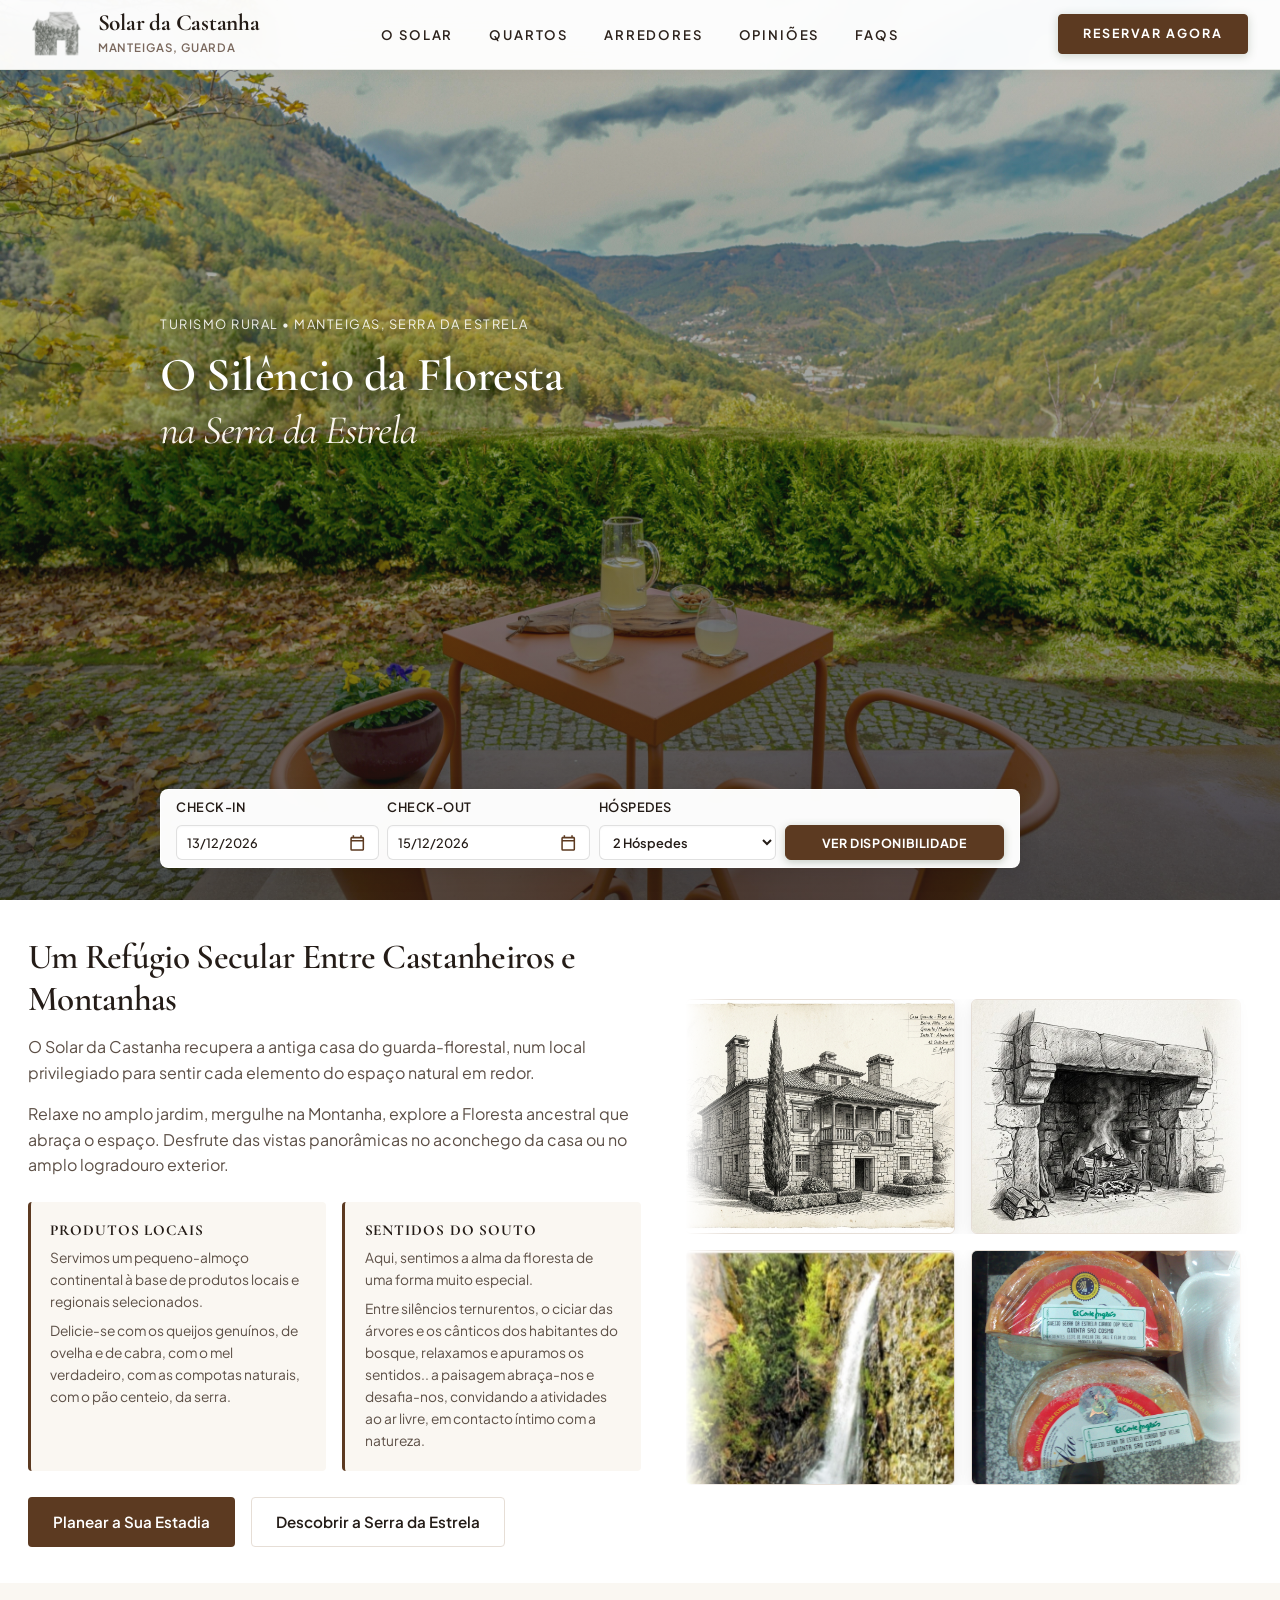
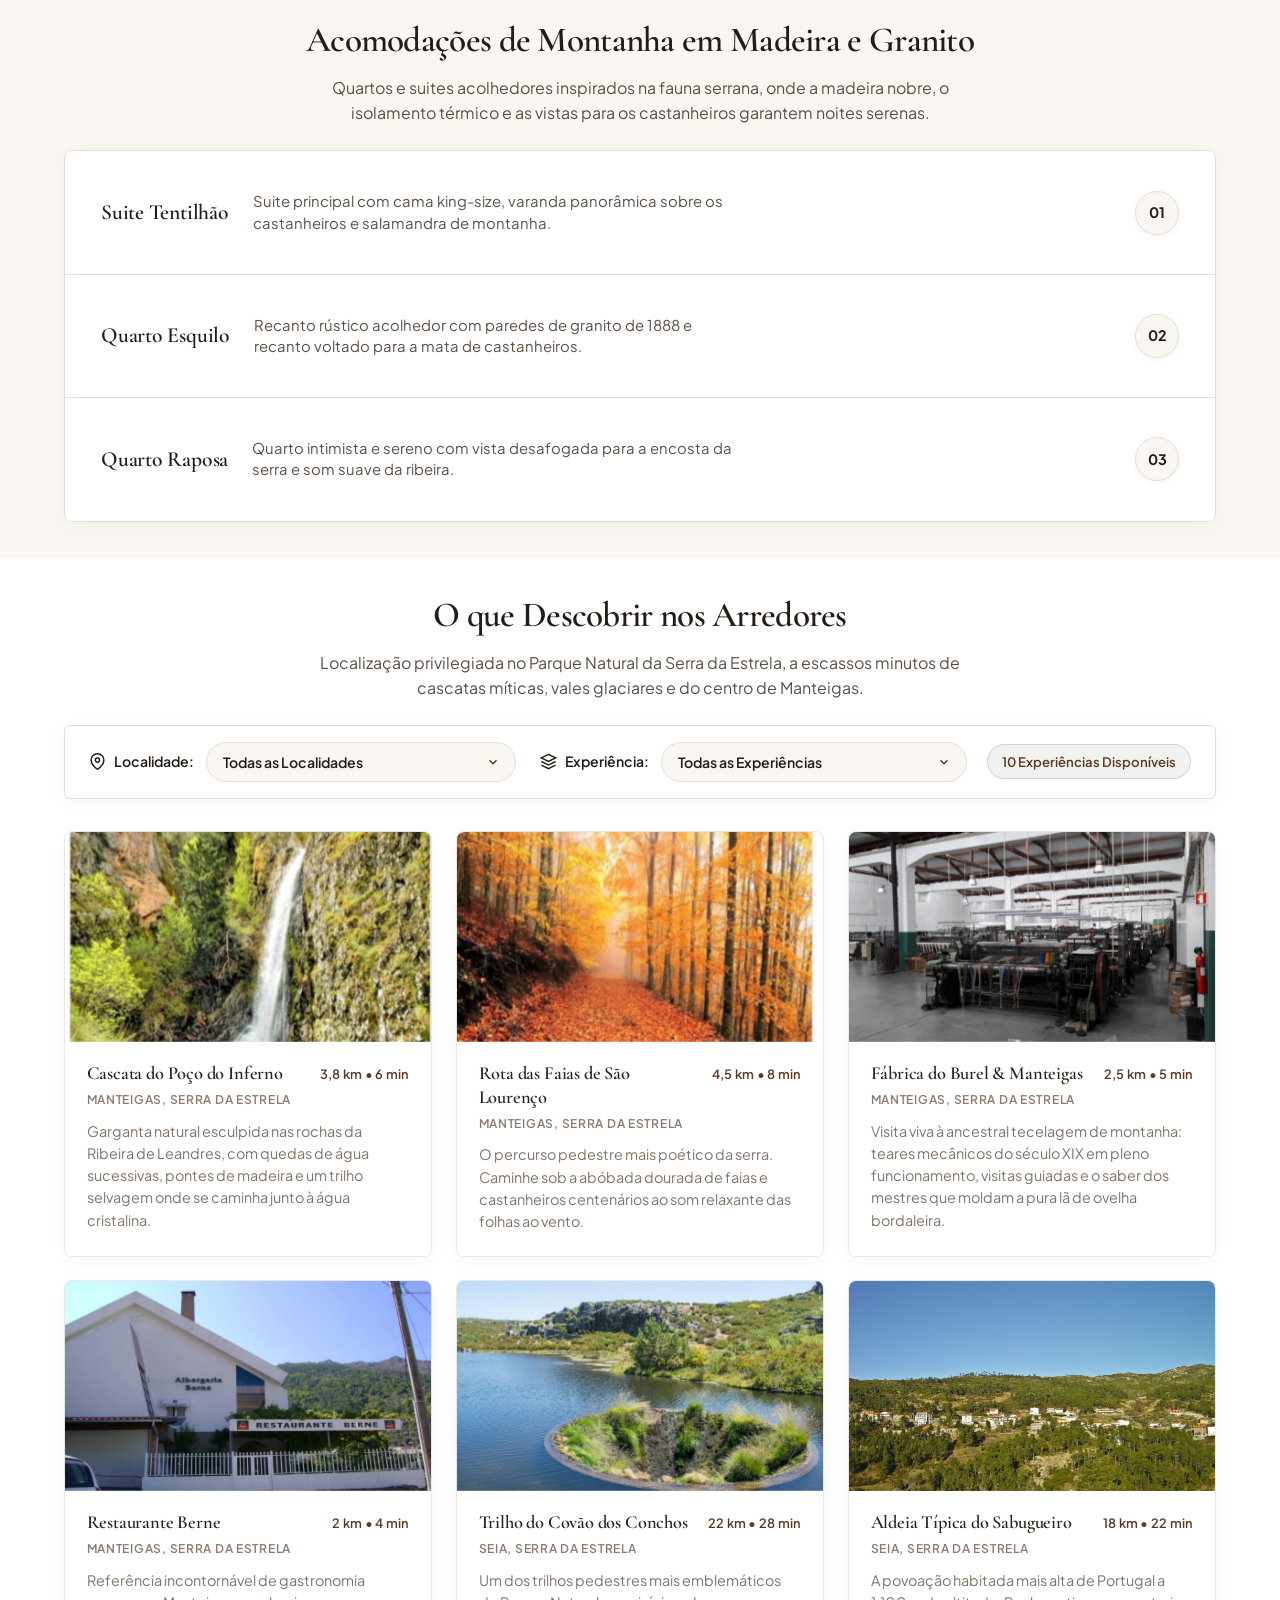
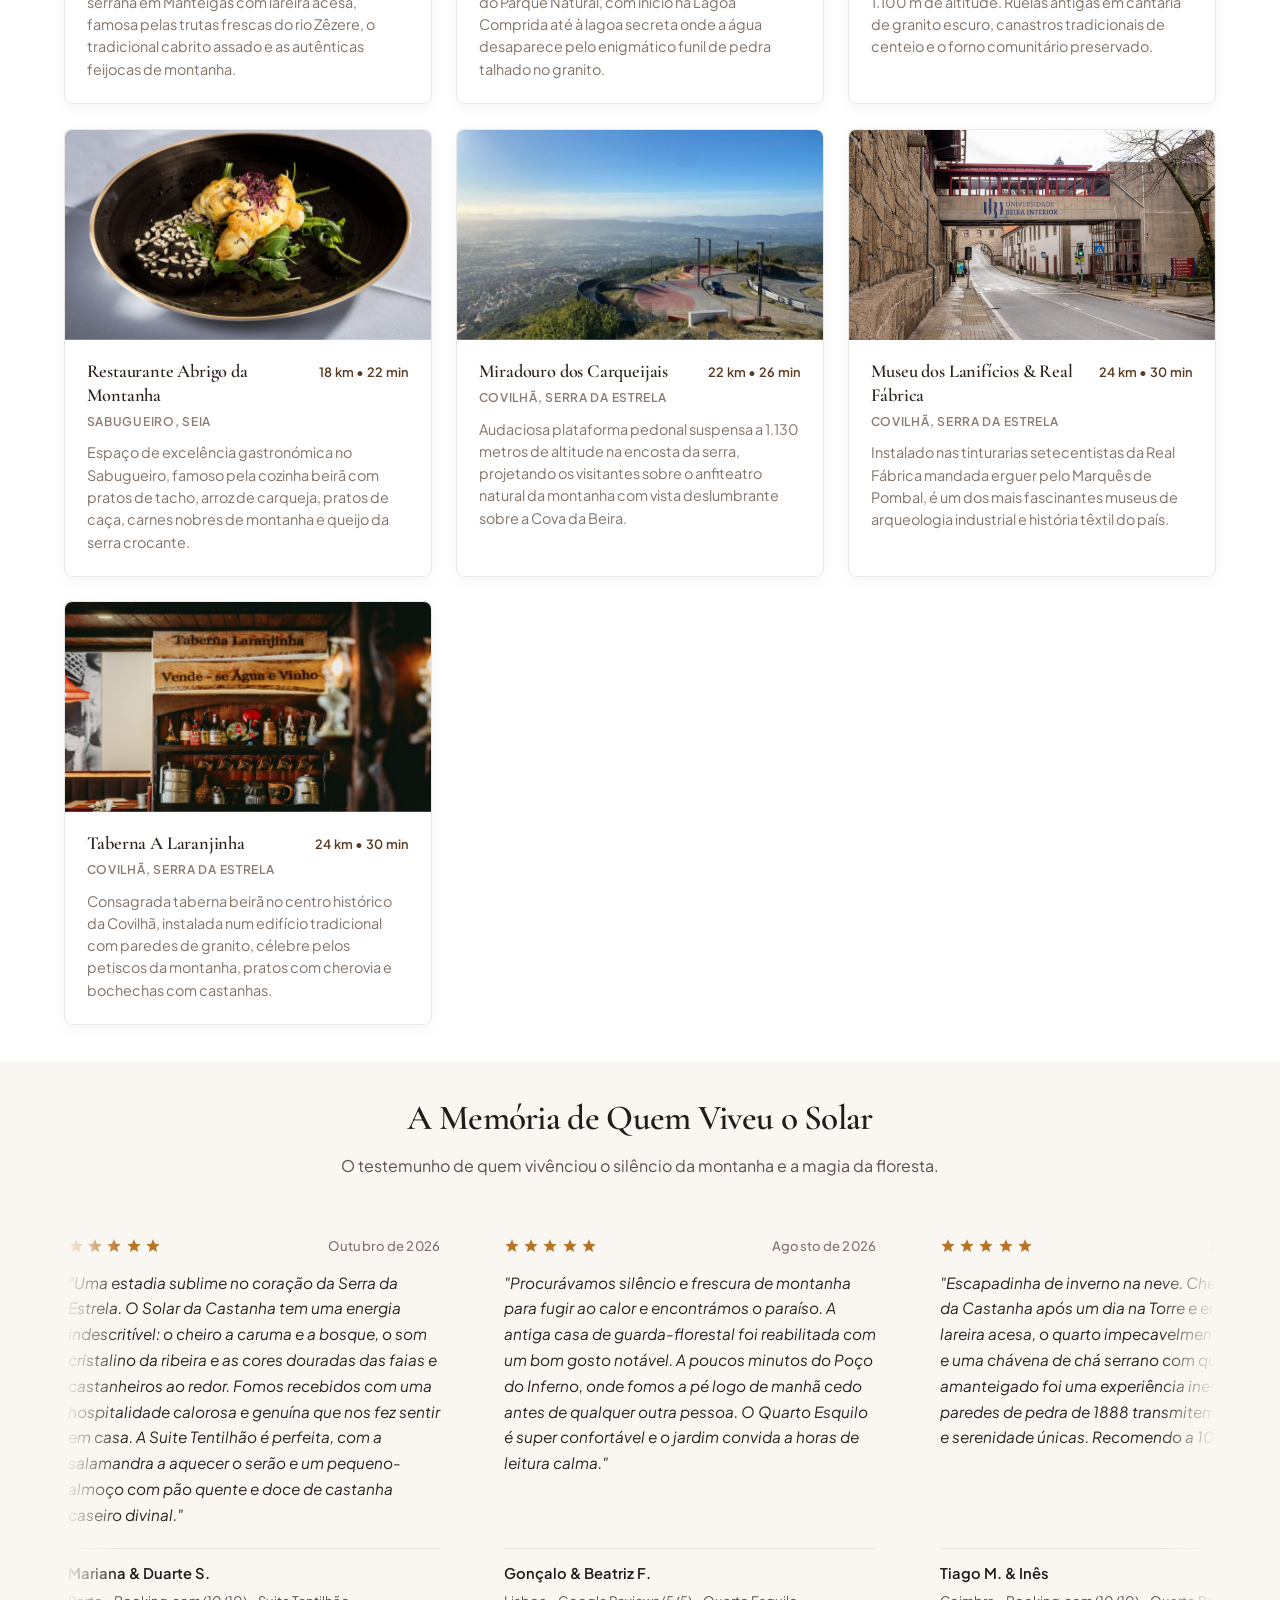
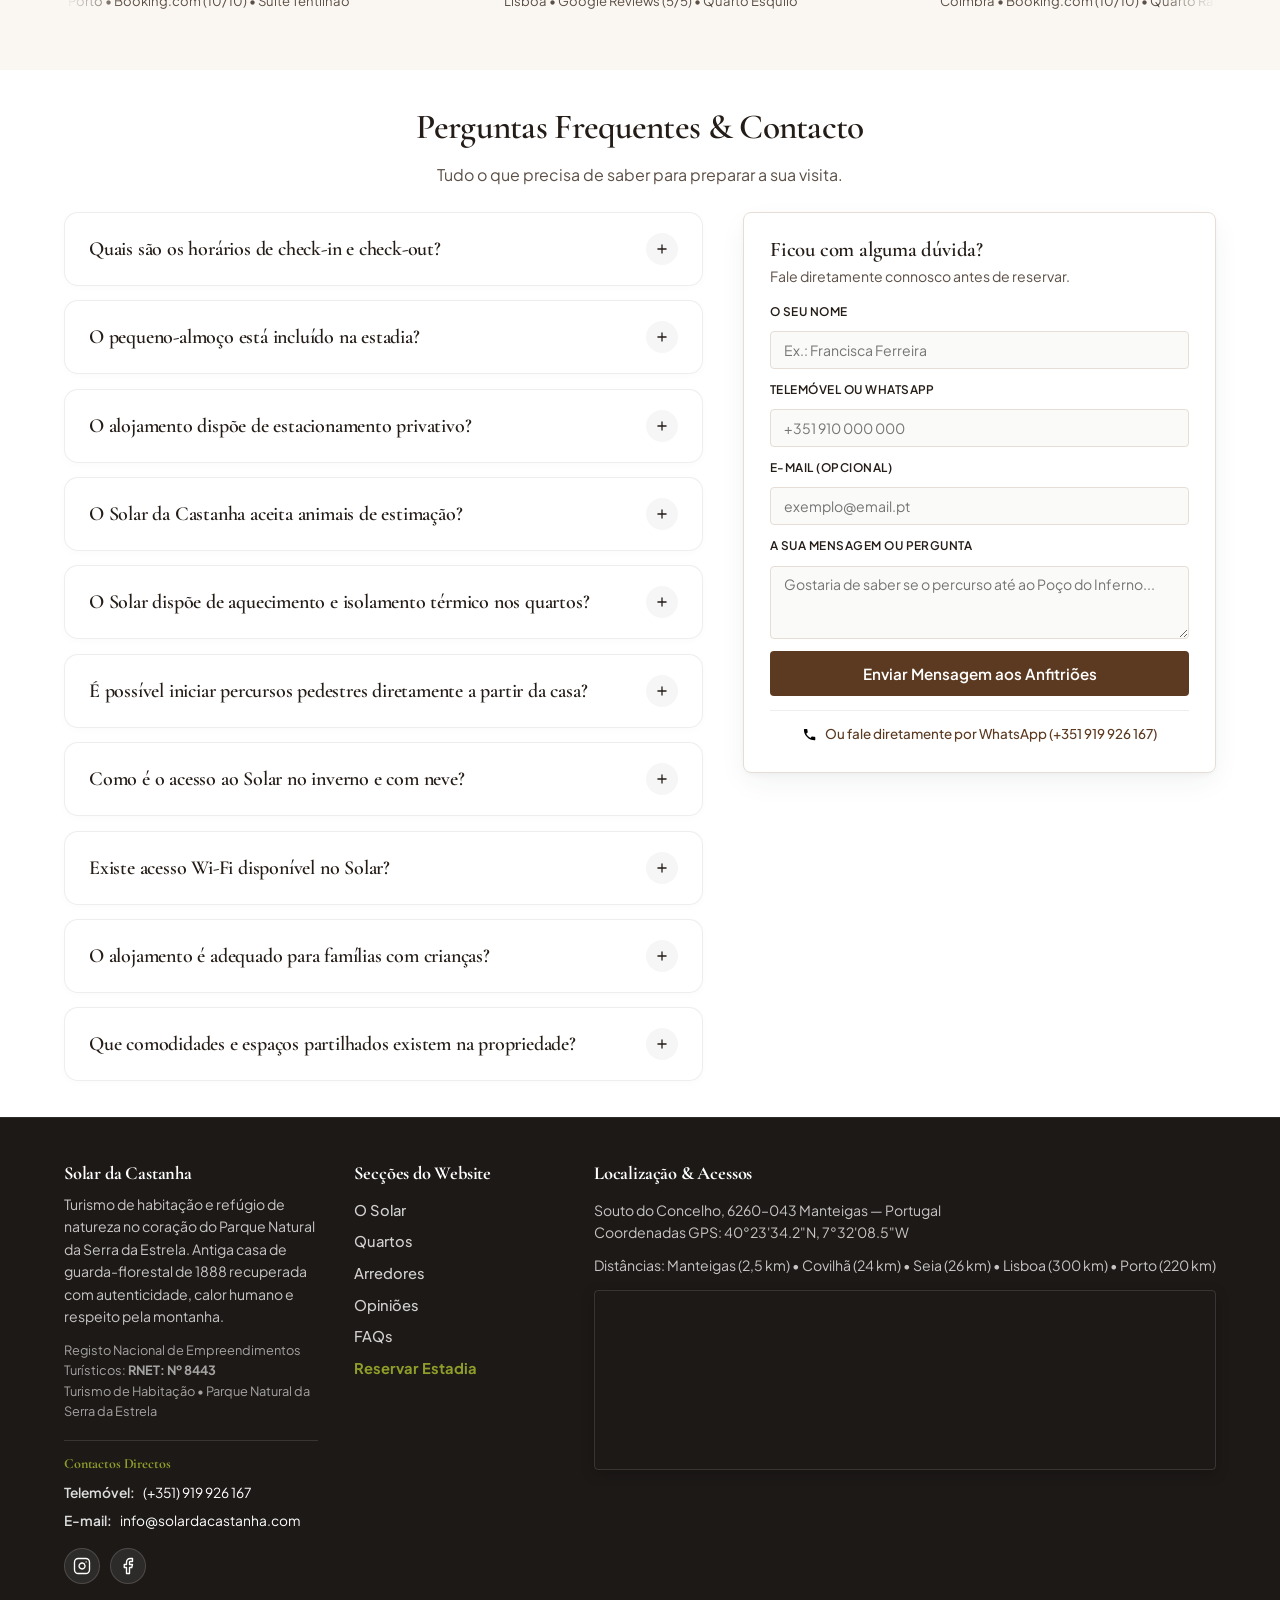
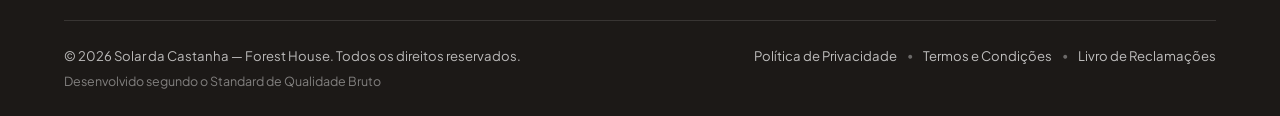
==== commit 44ccaf4e: "Header update: Official logo house mark, removed white aba, set menu to Quartos" ====
--- a/index.html
+++ b/index.html
@@ -587,7 +587,7 @@
           </div>
 
           <div class="filter-live-status">
-            <span class="active-count-badge" id="activities-count-badge">9 Experiências Disponíveis</span>
+            <span class="active-count-badge" id="activities-count-badge">10 Experiências Disponíveis</span>
           </div>
         </div>
 
@@ -606,7 +606,7 @@
                   <span class="town-feature-distance-badge" id="townFeatureDistance">~2,5 km • 5 min do Solar</span>
                 </div>
               </div>
-              <p class="town-feature-description" id="townFeatureDesc">Coração da Serra da Estrela, terra de vales glaciares, florestas seculares de faias e castanheiros, águas puras e a arte viva da tecelagem de burel.</p>
+              <p class="town-feature-description" id="townFeatureDesc">Coração da Serra da Estrela, terra de cascatas míticas, florestas outonais de faias e castanheiros, águas puras e a arte viva da tecelagem de burel.</p>
               <div class="town-feature-highlights-box">
                 <span class="highlights-mini-title">Destaques Imperdíveis da Região</span>
                 <ul class="town-feature-highlights-list" id="townFeatureHighlights">
@@ -616,10 +616,10 @@
             </div>
           </article>
 
-          <!-- 1. Poço do Inferno (Manteigas | Natureza e Passeios) -->
+          <!-- 1. Poço do Inferno (Manteigas | Natureza e Passeios — Espaço Visitável) -->
           <article class="activity-card" data-town="manteigas" data-category="natureza">
             <div class="activity-media">
-              <img src="assets/images/activity_poco_inferno.jpg" alt="Cascata do Poço do Inferno" loading="lazy">
+              <img src="assets/images/activity_poco_inferno.jpg" alt="Cascata do Poço do Inferno em Manteigas" loading="lazy">
             </div>
             <div class="activity-body">
               <div class="activity-header">
@@ -627,14 +627,14 @@
                 <span class="activity-distance">3,8 km • 6 min</span>
               </div>
               <div class="activity-location">Manteigas, Serra da Estrela</div>
-              <p class="activity-desc">Uma queda de água monumental esculpida nas rochas da Ribeira de Leandres, onde a água cristalina e o bosque de teixos raros criam um recanto selvagem inesquecível.</p>
-            </div>
-          </article>
-
-          <!-- 2. Rota das Faias (Manteigas | Natureza e Passeios) -->
+              <p class="activity-desc">Garganta natural esculpida nas rochas da Ribeira de Leandres, com quedas de água sucessivas, pontes de madeira e um trilho selvagem onde se caminha junto à água cristalina.</p>
+            </div>
+          </article>
+
+          <!-- 2. Rota das Faias (Manteigas | Natureza e Passeios — Espaço Visitável) -->
           <article class="activity-card" data-town="manteigas" data-category="natureza">
             <div class="activity-media">
-              <img src="assets/images/activity_rota_faias.jpg" alt="Trilho da Rota das Faias" loading="lazy">
+              <img src="assets/images/activity_rota_faias.jpg" alt="Trilho Pedestre da Rota das Faias de São Lourenço" loading="lazy">
             </div>
             <div class="activity-body">
               <div class="activity-header">
@@ -646,25 +646,10 @@
             </div>
           </article>
 
-          <!-- 3. Vale Glaciar do Zêzere (Manteigas | Natureza e Passeios) -->
-          <article class="activity-card" data-town="manteigas" data-category="natureza">
-            <div class="activity-media">
-              <img src="assets/images/activity_vale_glaciar.jpg" alt="Vale Glaciar do Zêzere" loading="lazy">
-            </div>
-            <div class="activity-body">
-              <div class="activity-header">
-                <h3 class="activity-title">Vale Glaciar do Zêzere</h3>
-                <span class="activity-distance">8,5 km • 12 min</span>
-              </div>
-              <div class="activity-location">Manteigas, Serra da Estrela</div>
-              <p class="activity-desc">O maior vale em forma de U de origem glaciar da Europa com 13 km de extensão, pontuado por típicas cortes de pastor em granito e paisagens da UNESCO.</p>
-            </div>
-          </article>
-
-          <!-- 4. Burel Factory & Manteigas (Manteigas | Monumentos e Património) -->
+          <!-- 3. Fábrica do Burel & Manteigas (Manteigas | Monumentos e Património — Espaço Visitável) -->
           <article class="activity-card" data-town="manteigas" data-category="patrimonio">
             <div class="activity-media">
-              <img src="assets/images/activity_manteigas_vila.jpg" alt="Vila de Manteigas e Fábrica do Burel" loading="lazy">
+              <img src="assets/images/activity_manteigas_burel.jpg" alt="Fábrica do Burel e Teares Históricos em Manteigas" loading="lazy">
             </div>
             <div class="activity-body">
               <div class="activity-header">
@@ -672,29 +657,44 @@
                 <span class="activity-distance">2,5 km • 5 min</span>
               </div>
               <div class="activity-location">Manteigas, Serra da Estrela</div>
-              <p class="activity-desc">A arte ancestral de transformar a lã pura dos pastores em tecidos térmicos em teares do século XIX, no encanto histórico da vila serrana.</p>
-            </div>
-          </article>
-
-          <!-- 5. Queijo da Serra da Estrela DOP (Manteigas | Gastronomia) -->
+              <p class="activity-desc">Visita viva à ancestral tecelagem de montanha: teares mecânicos do século XIX em pleno funcionamento, visitas guiadas e o saber dos mestres que moldam a pura lã de ovelha bordaleira.</p>
+            </div>
+          </article>
+
+          <!-- 4. Restaurante Berne (Manteigas | Gastronomia — Restaurante) -->
           <article class="activity-card" data-town="manteigas" data-category="gastronomia">
             <div class="activity-media">
-              <img src="assets/images/activity_queijo_serra.jpg" alt="Queijo da Serra da Estrela DOP" loading="lazy">
+              <img src="assets/images/activity_manteigas_berne.jpg" alt="Restaurante Berne em Manteigas" loading="lazy">
             </div>
             <div class="activity-body">
               <div class="activity-header">
-                <h3 class="activity-title">Queijo da Serra da Estrela DOP</h3>
+                <h3 class="activity-title">Restaurante Berne</h3>
                 <span class="activity-distance">2 km • 4 min</span>
               </div>
               <div class="activity-location">Manteigas, Serra da Estrela</div>
-              <p class="activity-desc">O mais afamado queijo de montanha em Portugal, amanteigado e de sabor nobre, feito à mão com leite de ovelha bordaleira e flor de cardo silvestre.</p>
-            </div>
-          </article>
-
-          <!-- 6. Aldeia Típica do Sabugueiro (Seia | Monumentos e Património) -->
+              <p class="activity-desc">Referência incontornável de gastronomia serrana em Manteigas com lareira acesa, famosa pelas trutas frescas do rio Zêzere, o tradicional cabrito assado e as autênticas feijocas de montanha.</p>
+            </div>
+          </article>
+
+          <!-- 5. Trilho do Covão dos Conchos (Seia | Natureza e Passeios — Espaço Visitável) -->
+          <article class="activity-card" data-town="seia" data-category="natureza">
+            <div class="activity-media">
+              <img src="assets/images/activity_covao_conchos.jpg" alt="Trilho Pedestre do Covão dos Conchos em Seia" loading="lazy">
+            </div>
+            <div class="activity-body">
+              <div class="activity-header">
+                <h3 class="activity-title">Trilho do Covão dos Conchos</h3>
+                <span class="activity-distance">22 km • 28 min</span>
+              </div>
+              <div class="activity-location">Seia, Serra da Estrela</div>
+              <p class="activity-desc">Um dos trilhos pedestres mais emblemáticos do Parque Natural, com início na Lagoa Comprida até à lagoa secreta onde a água desaparece pelo enigmático funil de pedra talhado no granito.</p>
+            </div>
+          </article>
+
+          <!-- 6. Aldeia Típica do Sabugueiro (Seia | Monumentos e Património — Espaço Visitável) -->
           <article class="activity-card" data-town="seia" data-category="patrimonio">
             <div class="activity-media">
-              <img src="assets/images/activity_seia_sabugueiro.jpg" alt="Aldeia Típica do Sabugueiro" loading="lazy">
+              <img src="assets/images/activity_seia_sabugueiro.jpg" alt="Aldeia Típica do Sabugueiro em Seia" loading="lazy">
             </div>
             <div class="activity-body">
               <div class="activity-header">
@@ -702,26 +702,41 @@
                 <span class="activity-distance">18 km • 22 min</span>
               </div>
               <div class="activity-location">Seia, Serra da Estrela</div>
-              <p class="activity-desc">A povoação habitada mais alta de Portugal, preservando ruelas em cantaria de granito escuro, canastros de centeio e o genuíno espírito dos pastores.</p>
-            </div>
-          </article>
-
-          <!-- 7. Forno Comunitário & Fumeiro de Seia (Seia | Gastronomia) -->
+              <p class="activity-desc">A povoação habitada mais alta de Portugal a 1.100 m de altitude. Ruelas antigas em cantaria de granito escuro, canastros tradicionais de centeio e o forno comunitário preservado.</p>
+            </div>
+          </article>
+
+          <!-- 7. Restaurante Abrigo da Montanha (Seia | Gastronomia — Restaurante) -->
           <article class="activity-card" data-town="seia" data-category="gastronomia">
             <div class="activity-media">
-              <img src="assets/images/activity_trutas_manteigas.jpg" alt="Tradição gastronómica de Seia" loading="lazy">
+              <img src="assets/images/activity_seia_abrigo.jpg" alt="Restaurante Abrigo da Montanha no Sabugueiro" loading="lazy">
             </div>
             <div class="activity-body">
               <div class="activity-header">
-                <h3 class="activity-title">Fornos a Lenha &amp; Fumeiro de Seia</h3>
-                <span class="activity-distance">25 km • 30 min</span>
-              </div>
-              <div class="activity-location">Seia, Serra da Estrela</div>
-              <p class="activity-desc">Sabores ancestrais da encosta ocidental: o pão de centeio em forno a lenha, enchidos curados ao fumo de carvalho e requeijão com doce de abóbora.</p>
-            </div>
-          </article>
-
-          <!-- 8. Museu dos Lanifícios (Covilhã | Monumentos e Património) -->
+                <h3 class="activity-title">Restaurante Abrigo da Montanha</h3>
+                <span class="activity-distance">18 km • 22 min</span>
+              </div>
+              <div class="activity-location">Sabugueiro, Seia</div>
+              <p class="activity-desc">Espaço de excelência gastronómica no Sabugueiro, famoso pela cozinha beirã com pratos de tacho, arroz de carqueja, pratos de caça, carnes nobres de montanha e queijo da serra crocante.</p>
+            </div>
+          </article>
+
+          <!-- 8. Miradouro da Varanda dos Carqueijais (Covilhã | Natureza e Passeios — Miradouro Oficial) -->
+          <article class="activity-card" data-town="covilha" data-category="natureza">
+            <div class="activity-media">
+              <img src="assets/images/activity_covilha_carqueijais.jpg" alt="Miradouro da Varanda dos Carqueijais na Covilhã" loading="lazy">
+            </div>
+            <div class="activity-body">
+              <div class="activity-header">
+                <h3 class="activity-title">Miradouro dos Carqueijais</h3>
+                <span class="activity-distance">22 km • 26 min</span>
+              </div>
+              <div class="activity-location">Covilhã, Serra da Estrela</div>
+              <p class="activity-desc">Audaciosa plataforma pedonal suspensa a 1.130 metros de altitude na encosta da serra, projetando os visitantes sobre o anfiteatro natural da montanha com vista deslumbrante sobre a Cova da Beira.</p>
+            </div>
+          </article>
+
+          <!-- 9. Museu dos Lanifícios (Covilhã | Monumentos e Património — Espaço Visitável) -->
           <article class="activity-card" data-town="covilha" data-category="patrimonio">
             <div class="activity-media">
               <img src="assets/images/activity_covilha_lanificios.jpg" alt="Museu dos Lanifícios na Covilhã" loading="lazy">
@@ -732,22 +747,22 @@
                 <span class="activity-distance">24 km • 30 min</span>
               </div>
               <div class="activity-location">Covilhã, Serra da Estrela</div>
-              <p class="activity-desc">Um dos museus industriais mais fascinantes do país, instalado nas tinturarias setecentistas da Real Fábrica mandada erguer pelo Marquês de Pombal.</p>
-            </div>
-          </article>
-
-          <!-- 9. Torre & Miradouros do Maciço Central (Covilhã | Natureza e Passeios) -->
-          <article class="activity-card" data-town="covilha" data-category="natureza">
+              <p class="activity-desc">Instalado nas tinturarias setecentistas da Real Fábrica mandada erguer pelo Marquês de Pombal, é um dos mais fascinantes museus de arqueologia industrial e história têxtil do país.</p>
+            </div>
+          </article>
+
+          <!-- 10. Taberna A Laranjinha (Covilhã | Gastronomia — Restaurante) -->
+          <article class="activity-card" data-town="covilha" data-category="gastronomia">
             <div class="activity-media">
-              <img src="assets/images/activity_torre_neve.jpg" alt="Torre da Serra da Estrela" loading="lazy">
+              <img src="assets/images/activity_covilha_laranjinha.jpg" alt="Taberna A Laranjinha na Covilhã" loading="lazy">
             </div>
             <div class="activity-body">
               <div class="activity-header">
-                <h3 class="activity-title">Torre &amp; Maciço Central</h3>
-                <span class="activity-distance">22 km • 28 min</span>
+                <h3 class="activity-title">Taberna A Laranjinha</h3>
+                <span class="activity-distance">24 km • 30 min</span>
               </div>
               <div class="activity-location">Covilhã, Serra da Estrela</div>
-              <p class="activity-desc">O cume de Portugal Continental a 1993 metros de altitude, onde o ar puro de montanha descobre horizontes sem fim sobre a serra e a Cova da Beira.</p>
+              <p class="activity-desc">Consagrada taberna beirã no centro histórico da Covilhã, instalada num edifício tradicional com paredes de granito, célebre pelos petiscos da montanha, pratos com cherovia e bochechas com castanhas.</p>
             </div>
           </article>
 
--- a/css/style.css
+++ b/css/style.css
@@ -62,13 +62,13 @@
 }
 
 html {
-  overflow-x: hidden;
+  overflow-x: clip;
   max-width: 100vw;
   scroll-behavior: smooth;
 }
 
 body {
-  overflow-x: hidden;
+  overflow-x: clip;
   max-width: 100vw;
   position: relative;
   font-family: var(--font-body);
@@ -4254,7 +4254,7 @@
   text-align: center;
 }
 
-/* 5. Secção G — FAQ e Formulário de Dúvidas Integrado */
+/* 5. Secção G — FAQ e Formulário de Dúvidas Integrado (Sticky Centrado no Ecrã) */
 .faq-duvidas-layout {
   display: grid;
   grid-template-columns: 1.15fr 0.85fr;
@@ -4263,31 +4263,106 @@
   align-items: stretch;
 }
 
+.faq-contact-col,
 .faq-form-col {
   position: relative;
   height: 100%;
 }
 
+.duvidas-card-sticky,
 .duvidas-form-card {
+  position: -webkit-sticky;
+  position: sticky;
+  top: max(88px, calc(50vh - 280px));
   background-color: var(--bg-white);
   border: 1px solid var(--border-color);
   border-radius: var(--border-radius-lg);
-  padding: 1.75rem;
-  box-shadow: var(--shadow-md);
-  position: sticky;
-  top: max(90px, calc(50vh - 250px));
+  padding: 1.5rem 1.6rem;
+  box-shadow: 0 10px 30px -5px rgba(41, 46, 49, 0.08), 0 2px 6px rgba(41, 46, 49, 0.04);
   transition: box-shadow var(--duration-fast) var(--ease-organic);
-}
-
+  z-index: 10;
+}
+
+.duvidas-header {
+  margin-bottom: 1rem;
+}
+
+.duvidas-card-title,
 .duvidas-form-card h3 {
-  font-size: 1.25rem;
-  margin-bottom: 0.4rem;
+  font-family: var(--font-heading);
+  font-size: 1.3rem;
   color: var(--dark-neutral);
-}
-
+  margin-bottom: 0.25rem;
+  line-height: 1.25;
+}
+
+.duvidas-card-subtitle,
 .duvidas-form-card p {
   font-size: 0.88rem;
-  margin-bottom: 1.25rem;
+  color: var(--text-secondary);
+  margin: 0;
+  line-height: 1.4;
+}
+
+.duvidas-form .form-group {
+  margin-bottom: 0.75rem;
+}
+
+.duvidas-form label {
+  display: block;
+  font-size: 0.74rem;
+  font-weight: 600;
+  text-transform: uppercase;
+  letter-spacing: 0.04em;
+  color: var(--dark-neutral);
+  margin-bottom: 0.25rem;
+}
+
+.duvidas-form .form-control {
+  width: 100%;
+  padding: 0.55rem 0.8rem;
+  font-size: 0.88rem;
+  border: 1px solid var(--border-color);
+  border-radius: var(--border-radius-sm);
+  background-color: #FAFAF8;
+  color: var(--text-primary);
+  font-family: var(--font-body);
+  transition: border-color var(--duration-fast), background-color var(--duration-fast);
+}
+
+.duvidas-form textarea.form-control {
+  min-height: 68px;
+  resize: vertical;
+}
+
+.duvidas-form .form-control:focus {
+  outline: none;
+  border-color: var(--primary-accent);
+  background-color: #FFFFFF;
+}
+
+.duvidas-direct-wa {
+  margin-top: 0.85rem;
+  padding-top: 0.75rem;
+  border-top: 1px solid rgba(41, 46, 49, 0.08);
+  text-align: center;
+}
+
+.duvidas-wa-link {
+  display: inline-flex;
+  align-items: center;
+  justify-content: center;
+  gap: 0.5rem;
+  font-size: 0.84rem;
+  font-weight: 500;
+  color: var(--primary-accent);
+  text-decoration: none;
+  transition: opacity var(--duration-fast);
+}
+
+.duvidas-wa-link:hover {
+  opacity: 0.8;
+  text-decoration: underline;
 }
 
 /* 6. Página 2: Reservas Online (Layout e Componentes Dedicados) */
@@ -4595,6 +4670,7 @@
     grid-template-columns: 1fr;
     gap: 2rem;
   }
+  .duvidas-card-sticky,
   .duvidas-form-card {
     position: static;
     top: auto;
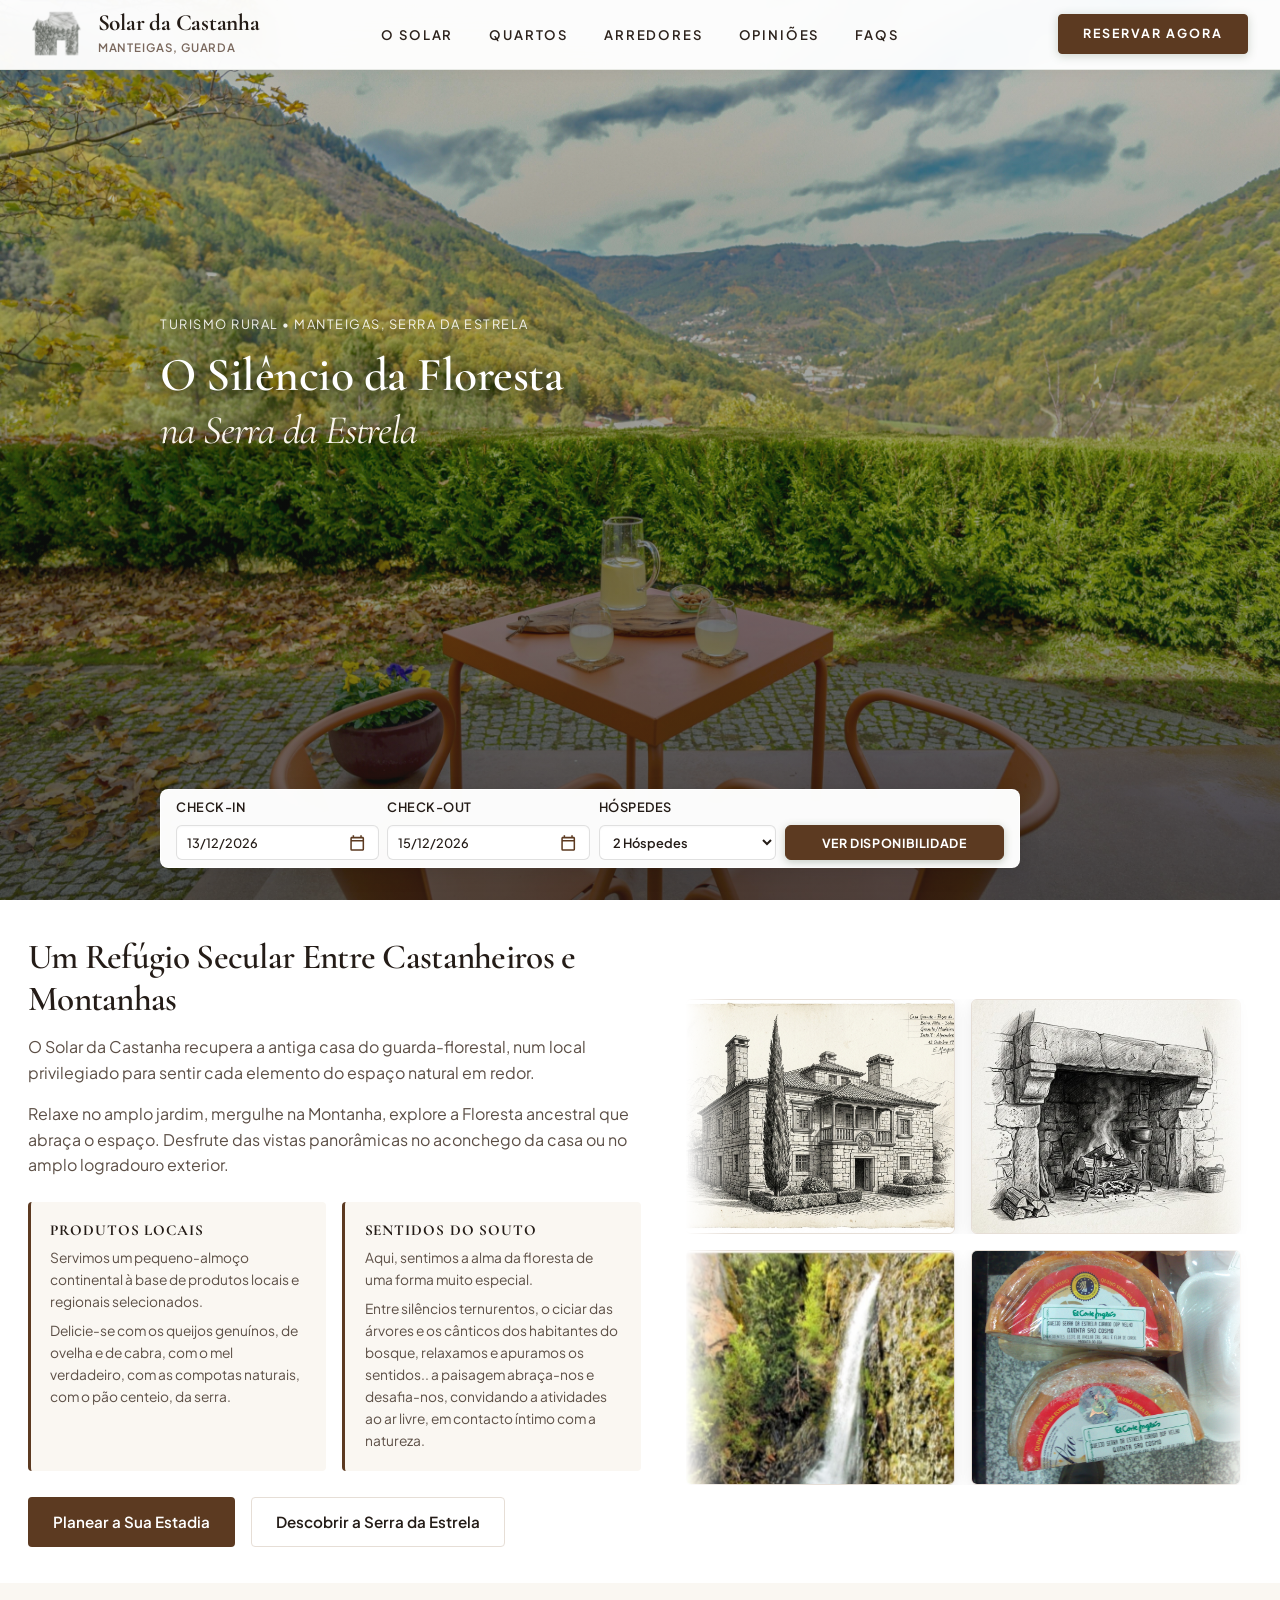
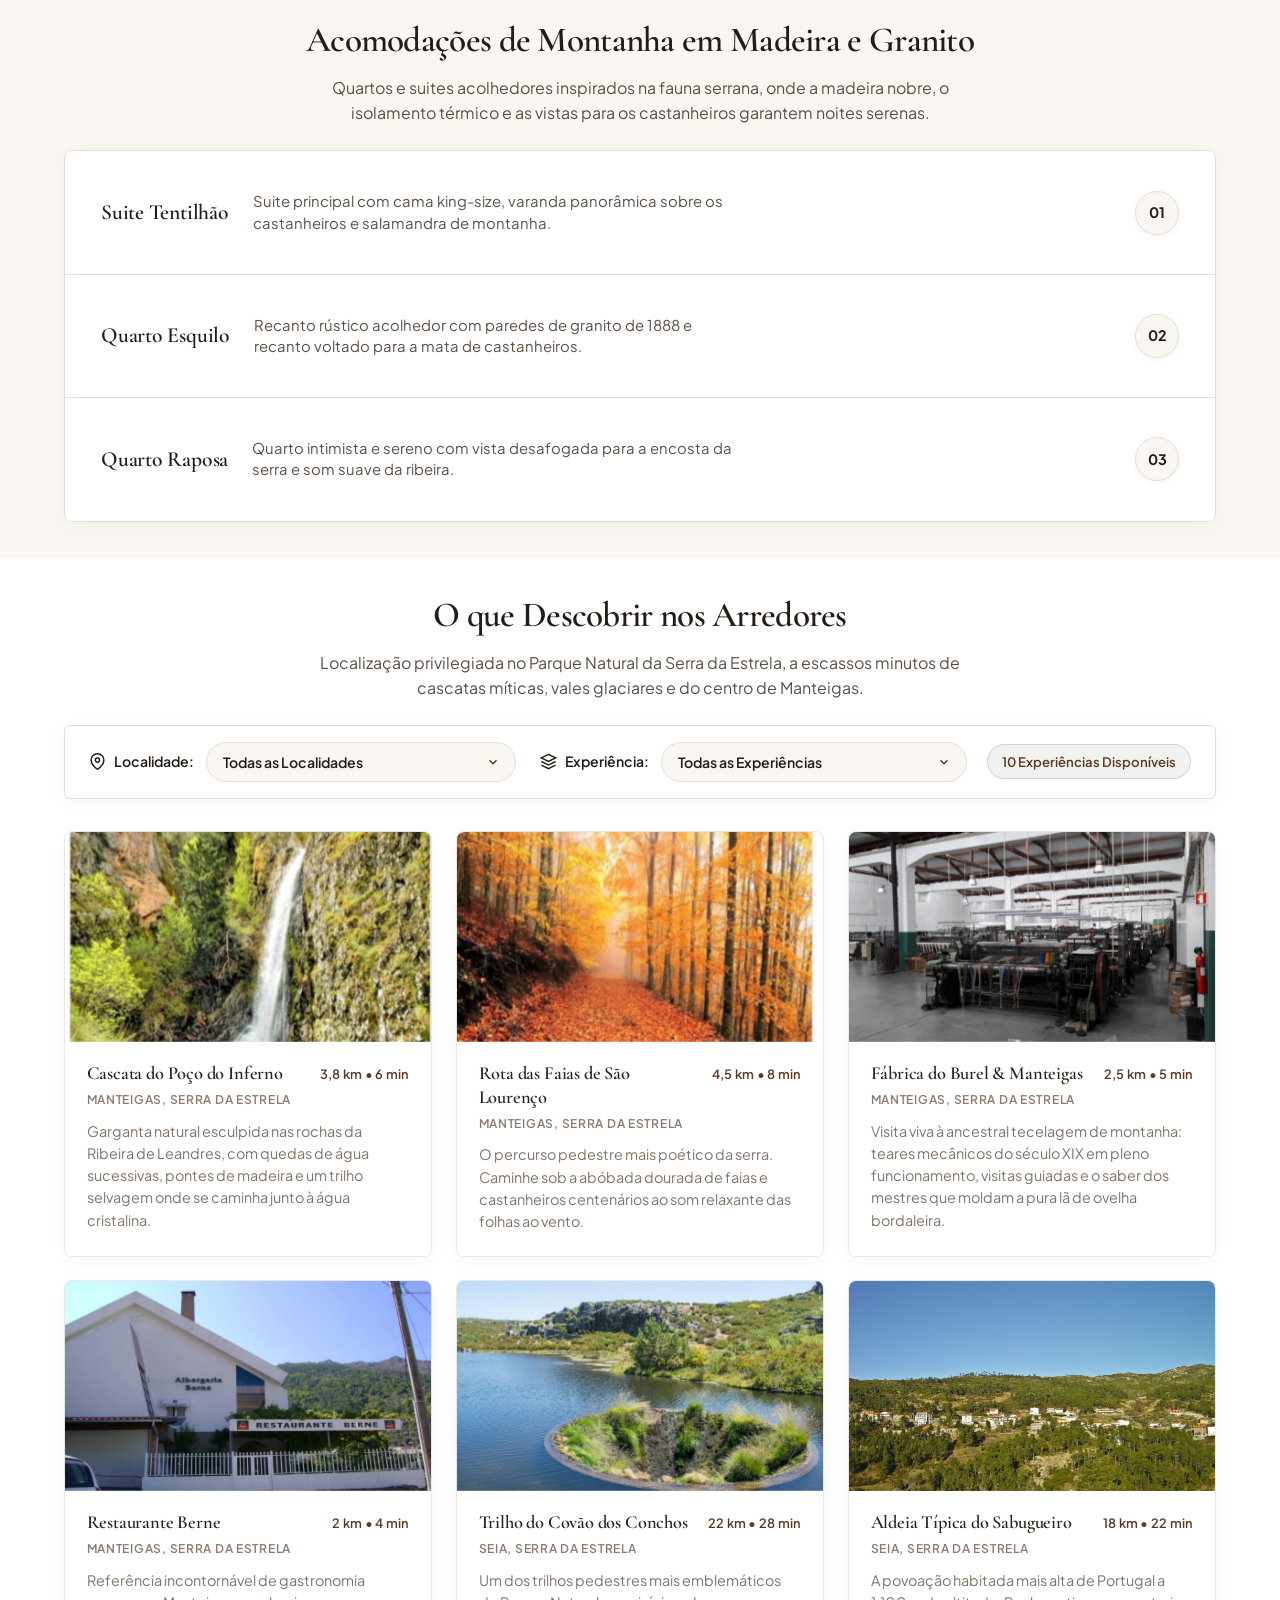
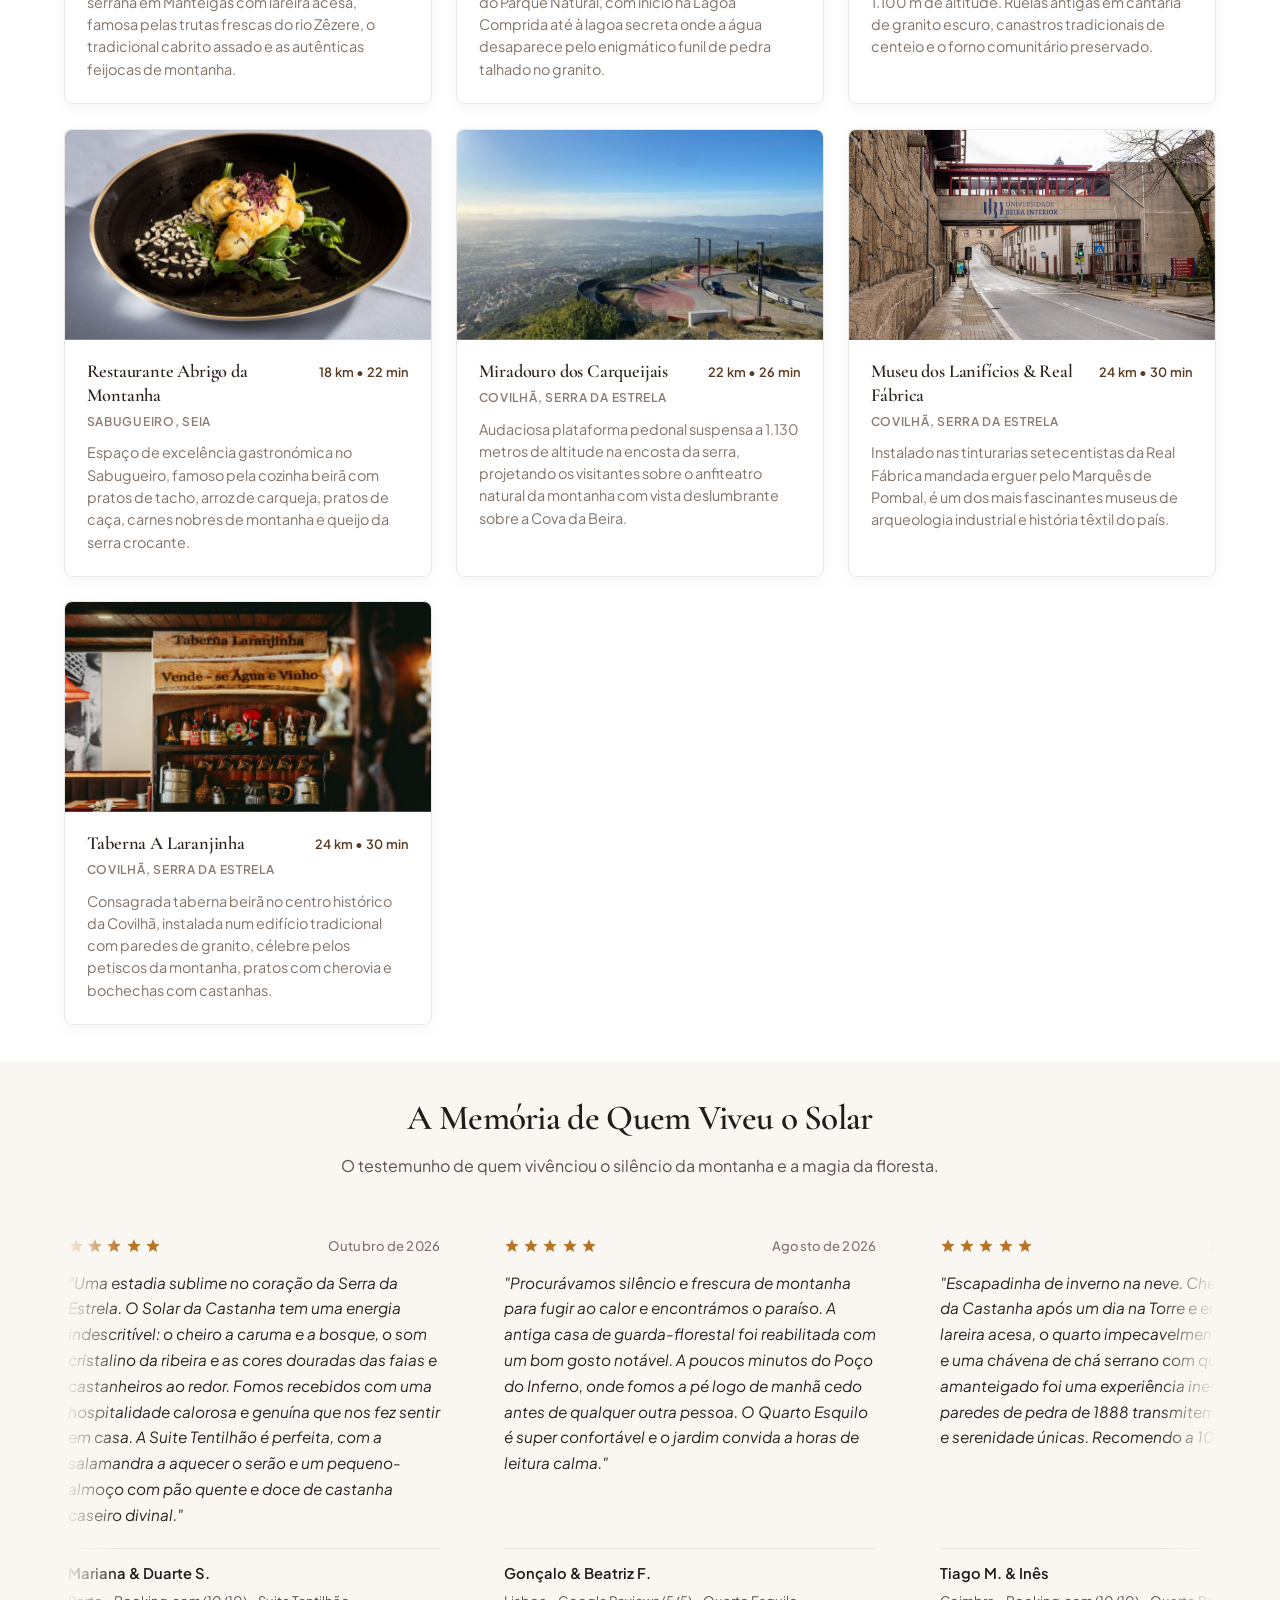
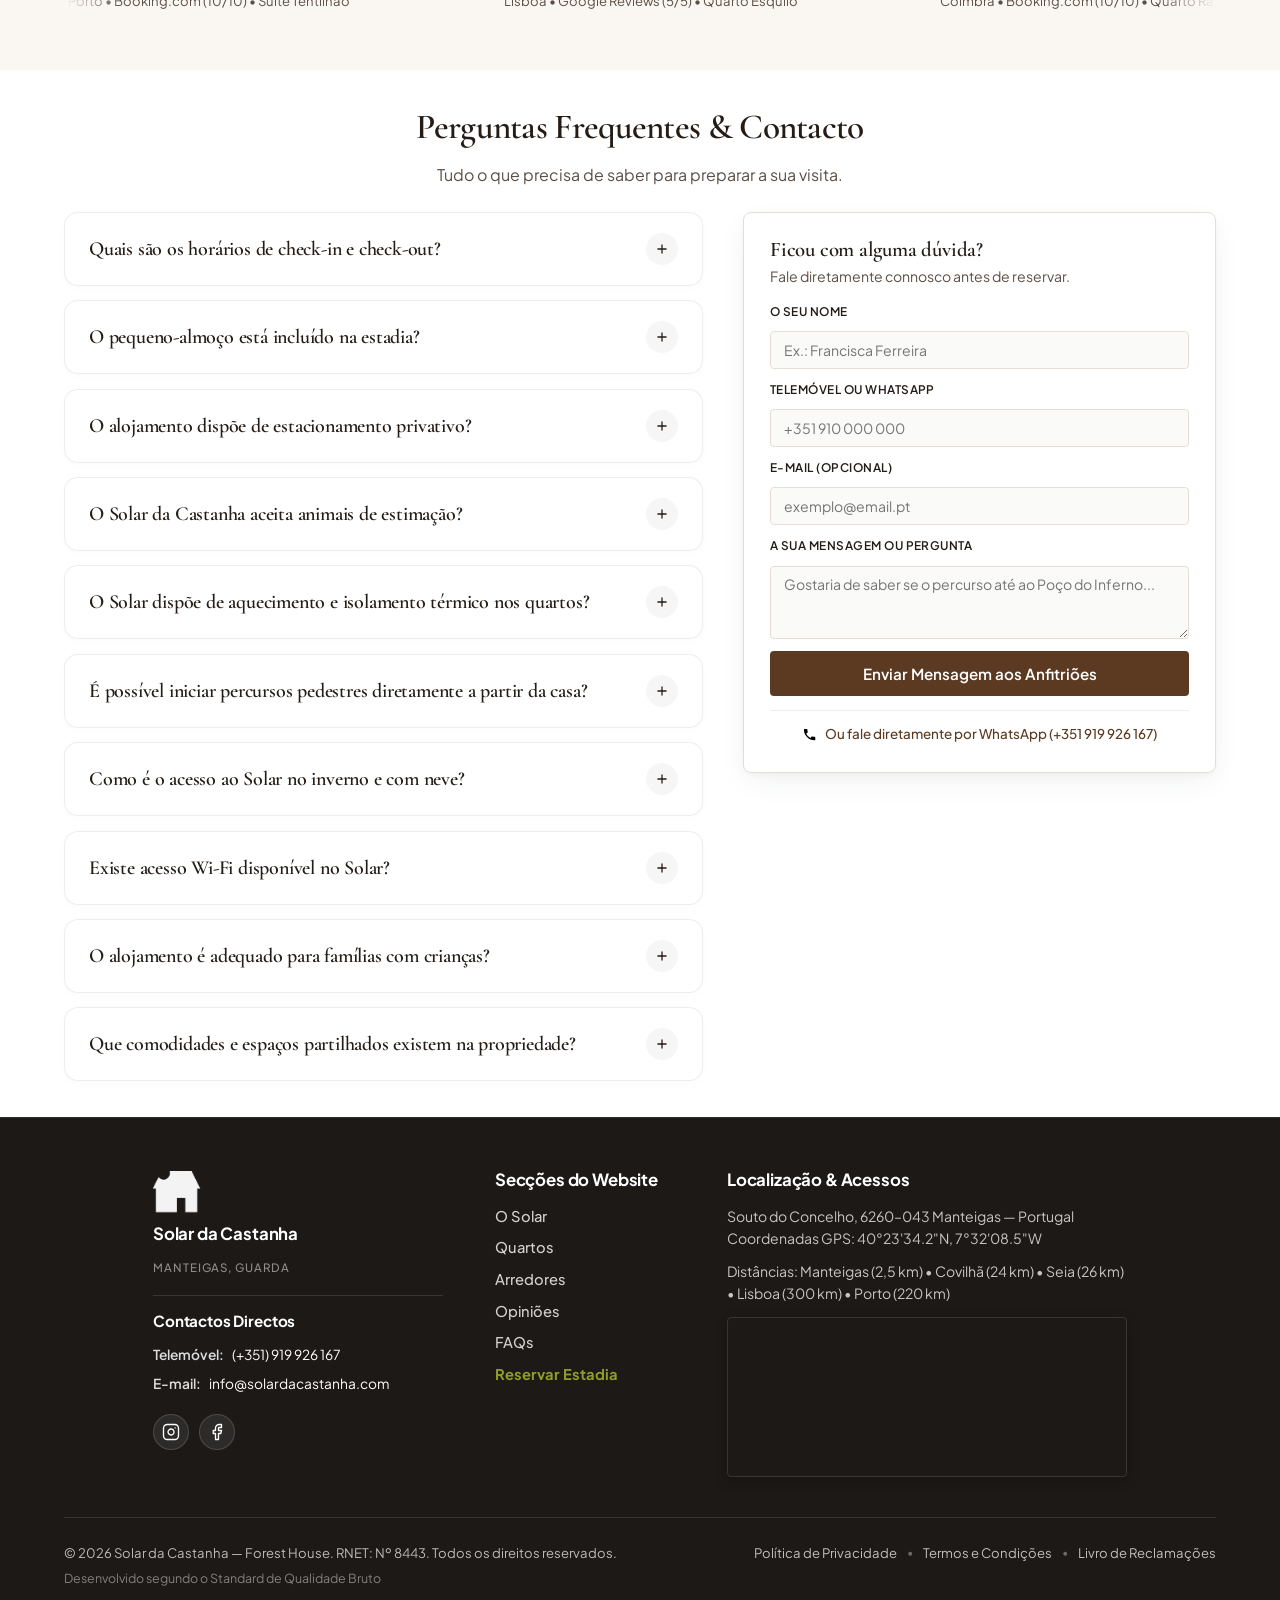
==== commit bec8319f: "Footer redesign: Logo and name at top-left, removed descriptive texts, reduced map width and centere" ====
--- a/index.html
+++ b/index.html
@@ -1107,16 +1107,13 @@
   <footer class="site-footer" id="contactos">
     <div class="container">
       <div class="footer-grid">
-        <!-- Coluna 1: Alojamento & Contactos Oficiais por baixo com Logos das Redes Sociais -->
-        <div class="footer-col">
-          <h4 style="color: #FFFFFF; font-size: 1.15rem; margin-bottom: 8px;">Solar da Castanha</h4>
-          <p style="margin-bottom: 12px; font-size: 0.88rem; color: rgba(255, 255, 255, 0.75);">
-            Turismo de habitação e refúgio de natureza no coração do Parque Natural da Serra da Estrela. Antiga casa de guarda-florestal de 1888 recuperada com autenticidade, calor humano e respeito pela montanha.
-          </p>
-          <p style="font-size: 0.8rem; color: rgba(255, 255, 255, 0.6); margin-bottom: 18px;">
-            Registo Nacional de Empreendimentos Turísticos: <strong>RNET: Nº 8443</strong><br>
-            Turismo de Habitação • Parque Natural da Serra da Estrela
-          </p>
+        <!-- Coluna 1: Logo, Nome do Alojamento & Contactos Oficiais por baixo com Redes Sociais -->
+        <div class="footer-col footer-col-brand">
+          <div class="footer-brand-wrap">
+            <img src="assets/logos/logo_house_mark.png" alt="Solar da Castanha — Forest House" class="footer-brand-logo">
+            <h4 class="footer-brand-title">Solar da Castanha</h4>
+            <span class="footer-brand-location">Manteigas, Guarda</span>
+          </div>
 
           <!-- Contactos Directos por baixo da secção esquerda -->
           <div class="footer-contacts-block">
@@ -1150,7 +1147,7 @@
 
         <!-- Coluna 2: As Secções tal e qual do Website na Vertical -->
         <div class="footer-col">
-          <h4 style="color: #FFFFFF; font-size: 1.15rem; margin-bottom: 14px;">Secções do Website</h4>
+          <h4 class="footer-col-title">Secções do Website</h4>
           <ul class="footer-vertical-nav">
             <li><a href="#experiencia" class="footer-nav-link">O Solar</a></li>
             <li><a href="#espaco-casas" class="footer-nav-link">Quartos</a></li>
@@ -1163,7 +1160,7 @@
 
         <!-- Coluna 3: Localização com Mapa Abaixo -->
         <div class="footer-col">
-          <h4 style="color: #FFFFFF; font-size: 1.15rem; margin-bottom: 14px;">Localização &amp; Acessos</h4>
+          <h4 class="footer-col-title">Localização &amp; Acessos</h4>
           <p style="margin-bottom: 10px;">
             Souto do Concelho, 6260–043 Manteigas — Portugal<br>
             Coordenadas GPS: 40°23'34.2"N, 7°32'08.5"W
@@ -1190,7 +1187,7 @@
 
       <div class="footer-bottom">
         <div class="footer-bottom-left">
-          <p class="footer-copyright">&copy; 2026 Solar da Castanha — Forest House. Todos os direitos reservados.</p>
+          <p class="footer-copyright">&copy; 2026 Solar da Castanha — Forest House. RNET: Nº 8443. Todos os direitos reservados.</p>
           <p class="footer-standard">Desenvolvido segundo o Standard de Qualidade Bruto</p>
         </div>
         <div class="footer-legal-links">
--- a/css/style.css
+++ b/css/style.css
@@ -2377,24 +2377,68 @@
   position: relative;
   background-color: #1C1917;
   color: #FFFFFF;
-  padding: 44px 0 24px;
+  padding: 52px 0 28px;
   overflow: hidden;
   border-top: 1px solid rgba(255, 255, 255, 0.08);
 }
 
 .footer-grid {
   display: grid;
-  grid-template-columns: 1fr 0.8fr 1.2fr;
-  gap: 36px;
-  margin-bottom: 36px;
+  grid-template-columns: 290px 180px 400px;
+  justify-content: center;
+  gap: 52px;
+  max-width: 980px;
+  margin: 0 auto 40px;
+  align-items: start;
 }
 
 .footer-col h4 {
   color: #FFFFFF;
+  font-family: var(--font-sans, 'Plus Jakarta Sans', sans-serif);
+  font-size: 1.05rem;
+  font-weight: 700;
+  margin-top: 0;
+  margin-bottom: 14px;
+  letter-spacing: -0.01em;
+}
+
+/* Coluna 1: Logo Oficial e Nome do Alojamento */
+.footer-brand-wrap {
+  display: flex;
+  flex-direction: column;
+  align-items: flex-start;
+  margin-bottom: 4px;
+}
+
+.footer-brand-logo {
+  height: 44px;
+  width: auto;
+  max-width: 50px;
+  object-fit: contain;
+  filter: brightness(0) invert(1);
+  opacity: 0.95;
+  margin-top: 0;
+  margin-bottom: 10px;
+  display: block;
+}
+
+.footer-brand-title {
+  font-family: var(--font-sans, 'Plus Jakarta Sans', sans-serif);
   font-size: 1.15rem;
   font-weight: 700;
-  margin-bottom: 14px;
+  color: #FFFFFF;
+  line-height: 1.2;
+  margin: 0 0 2px 0;
   letter-spacing: -0.01em;
+}
+
+.footer-brand-location {
+  font-family: var(--font-sans, 'Plus Jakarta Sans', sans-serif);
+  font-size: 0.72rem;
+  font-weight: 500;
+  text-transform: uppercase;
+  letter-spacing: 0.08em;
+  color: rgba(255, 255, 255, 0.5);
 }
 
 .footer-col p, .footer-col li {
@@ -2418,19 +2462,20 @@
 
 /* Bloco de Contactos por baixo da secção esquerda */
 .footer-contacts-block {
-  margin-top: 14px;
-  padding-top: 14px;
+  margin-top: 18px;
+  padding-top: 16px;
   border-top: 1px solid rgba(255, 255, 255, 0.12);
   display: flex;
   flex-direction: column;
-  gap: 6px;
+  gap: 7px;
 }
 
 .footer-contacts-title {
-  font-size: 0.88rem;
+  font-family: var(--font-sans, 'Plus Jakarta Sans', sans-serif);
+  font-size: 0.95rem;
   font-weight: 700;
-  color: #8E9E29;
-  margin-bottom: 4px;
+  color: #FFFFFF;
+  margin-bottom: 6px;
   letter-spacing: -0.01em;
 }
 
@@ -2463,7 +2508,7 @@
   display: flex;
   align-items: center;
   gap: 10px;
-  margin-top: 10px;
+  margin-top: 12px;
 }
 
 .social-icon-btn {
@@ -2516,25 +2561,19 @@
 }
 
 .footer-distances-line {
-  font-size: 0.84rem;
+  font-size: 0.82rem;
   color: rgba(255, 255, 255, 0.75);
-  margin-bottom: 14px;
-  white-space: nowrap;
-  max-width: 100%;
-  overflow-x: auto;
-  scrollbar-width: none;
-}
-
-.footer-distances-line::-webkit-scrollbar {
-  display: none;
+  margin-bottom: 12px;
+  line-height: 1.45;
 }
 
 .footer-map-under {
   border-radius: var(--border-radius-sm, 8px);
   overflow: hidden;
-  height: 180px;
+  height: 160px;
   width: 100%;
-  margin-top: 14px;
+  max-width: 400px;
+  margin-top: 12px;
   border: 1px solid rgba(255, 255, 255, 0.12);
   box-shadow: 0 4px 14px rgba(0, 0, 0, 0.2);
 }
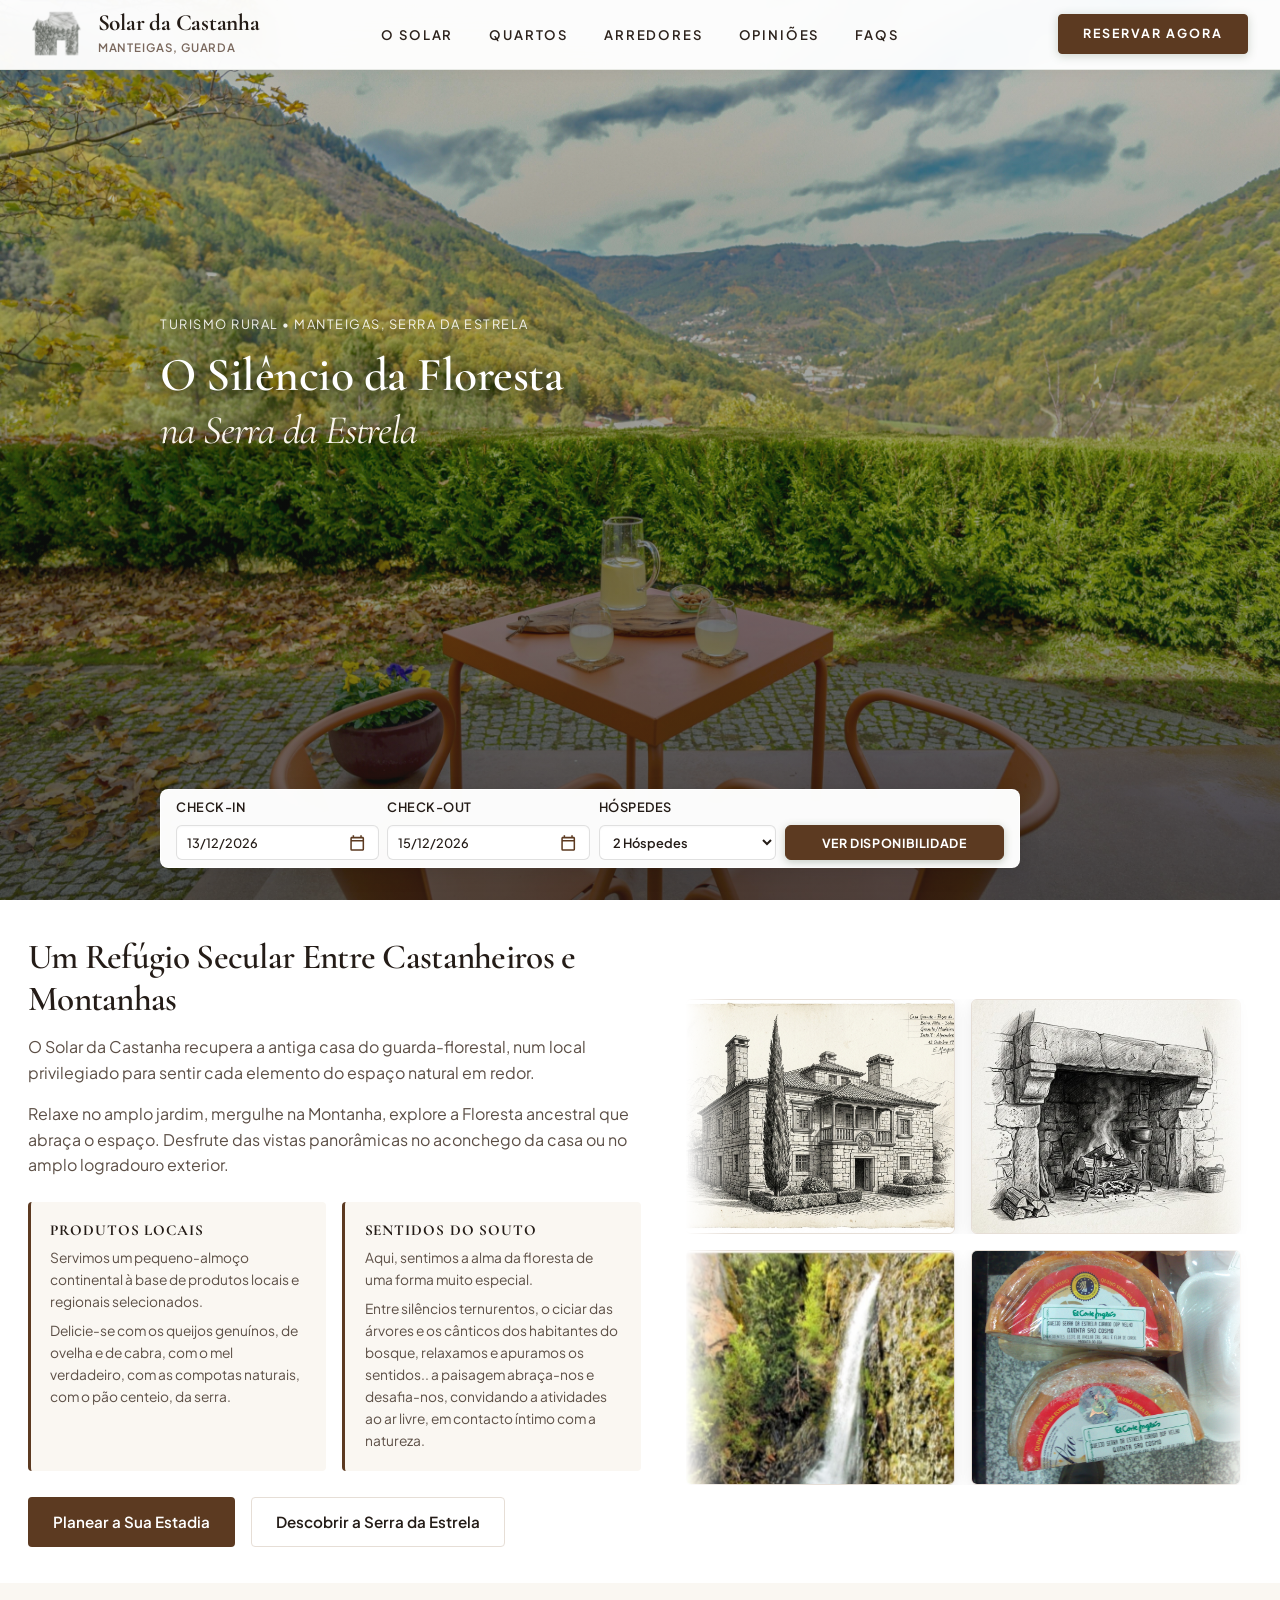
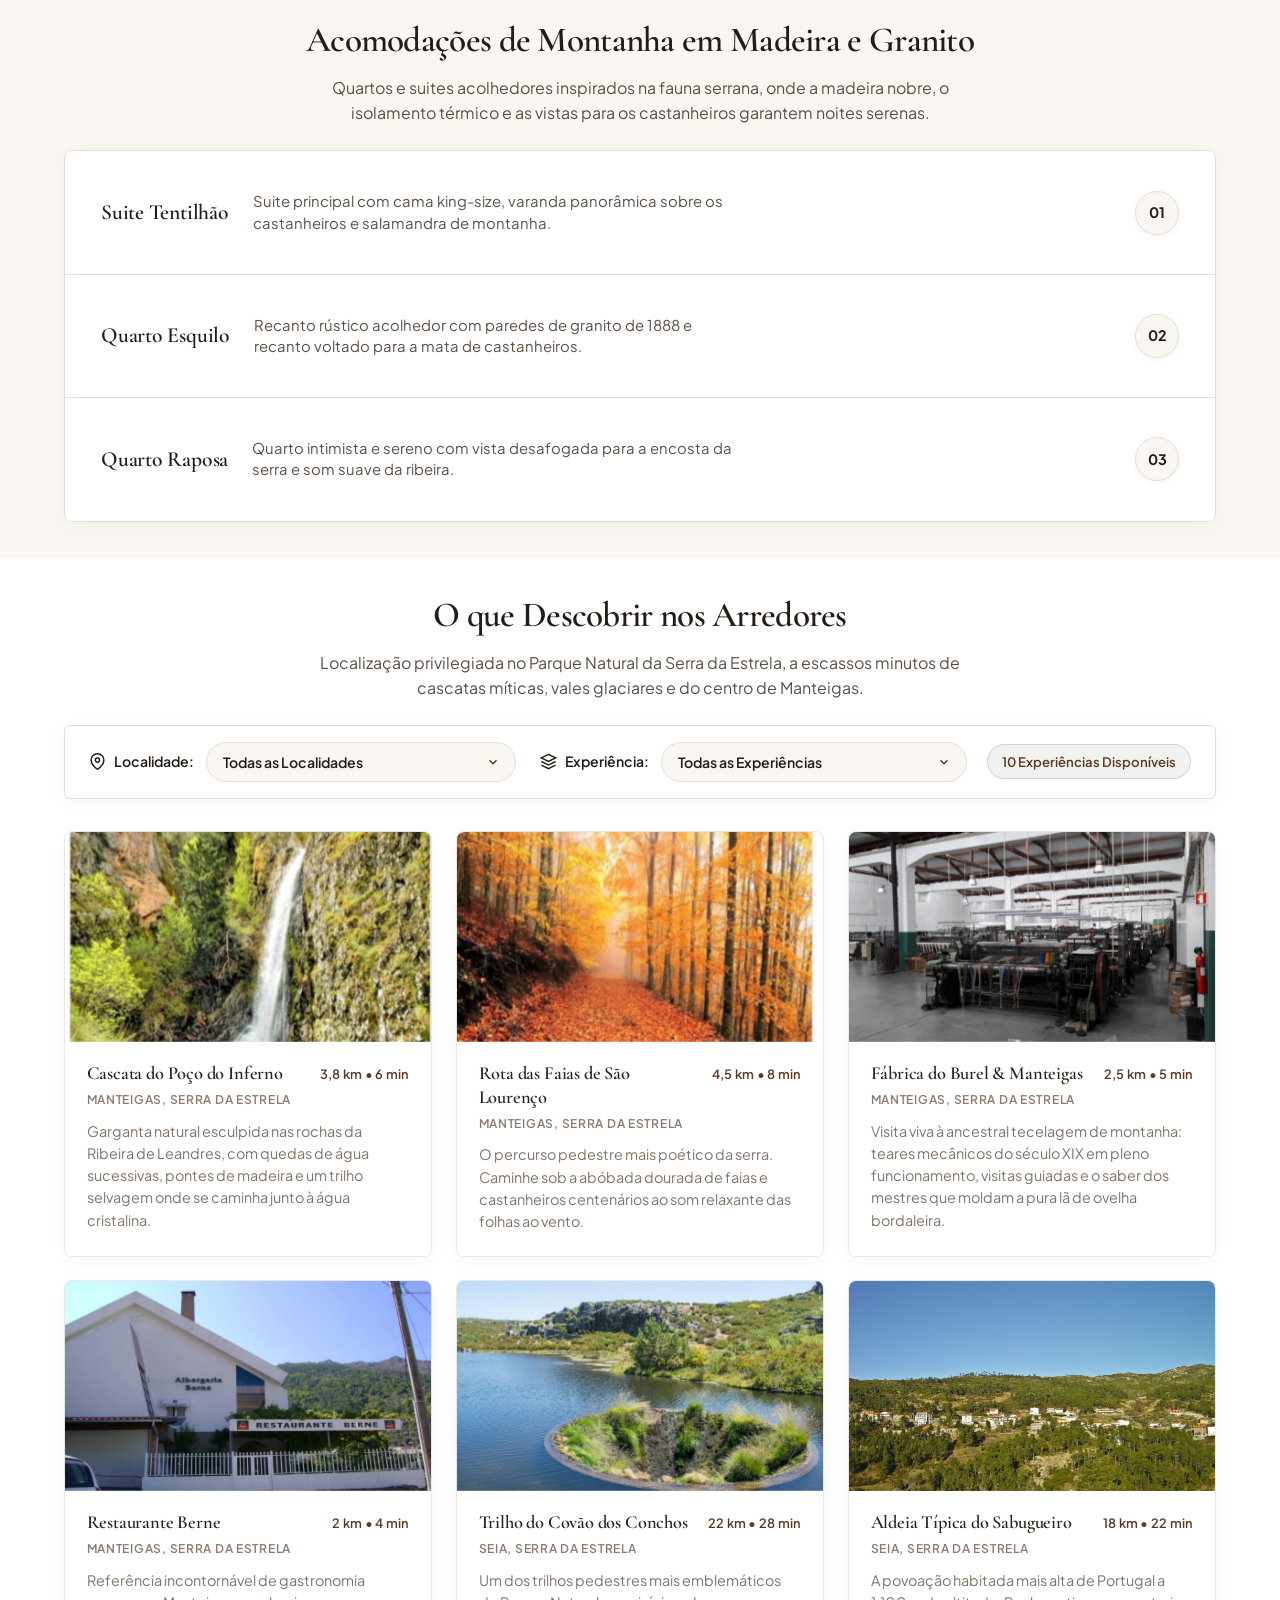
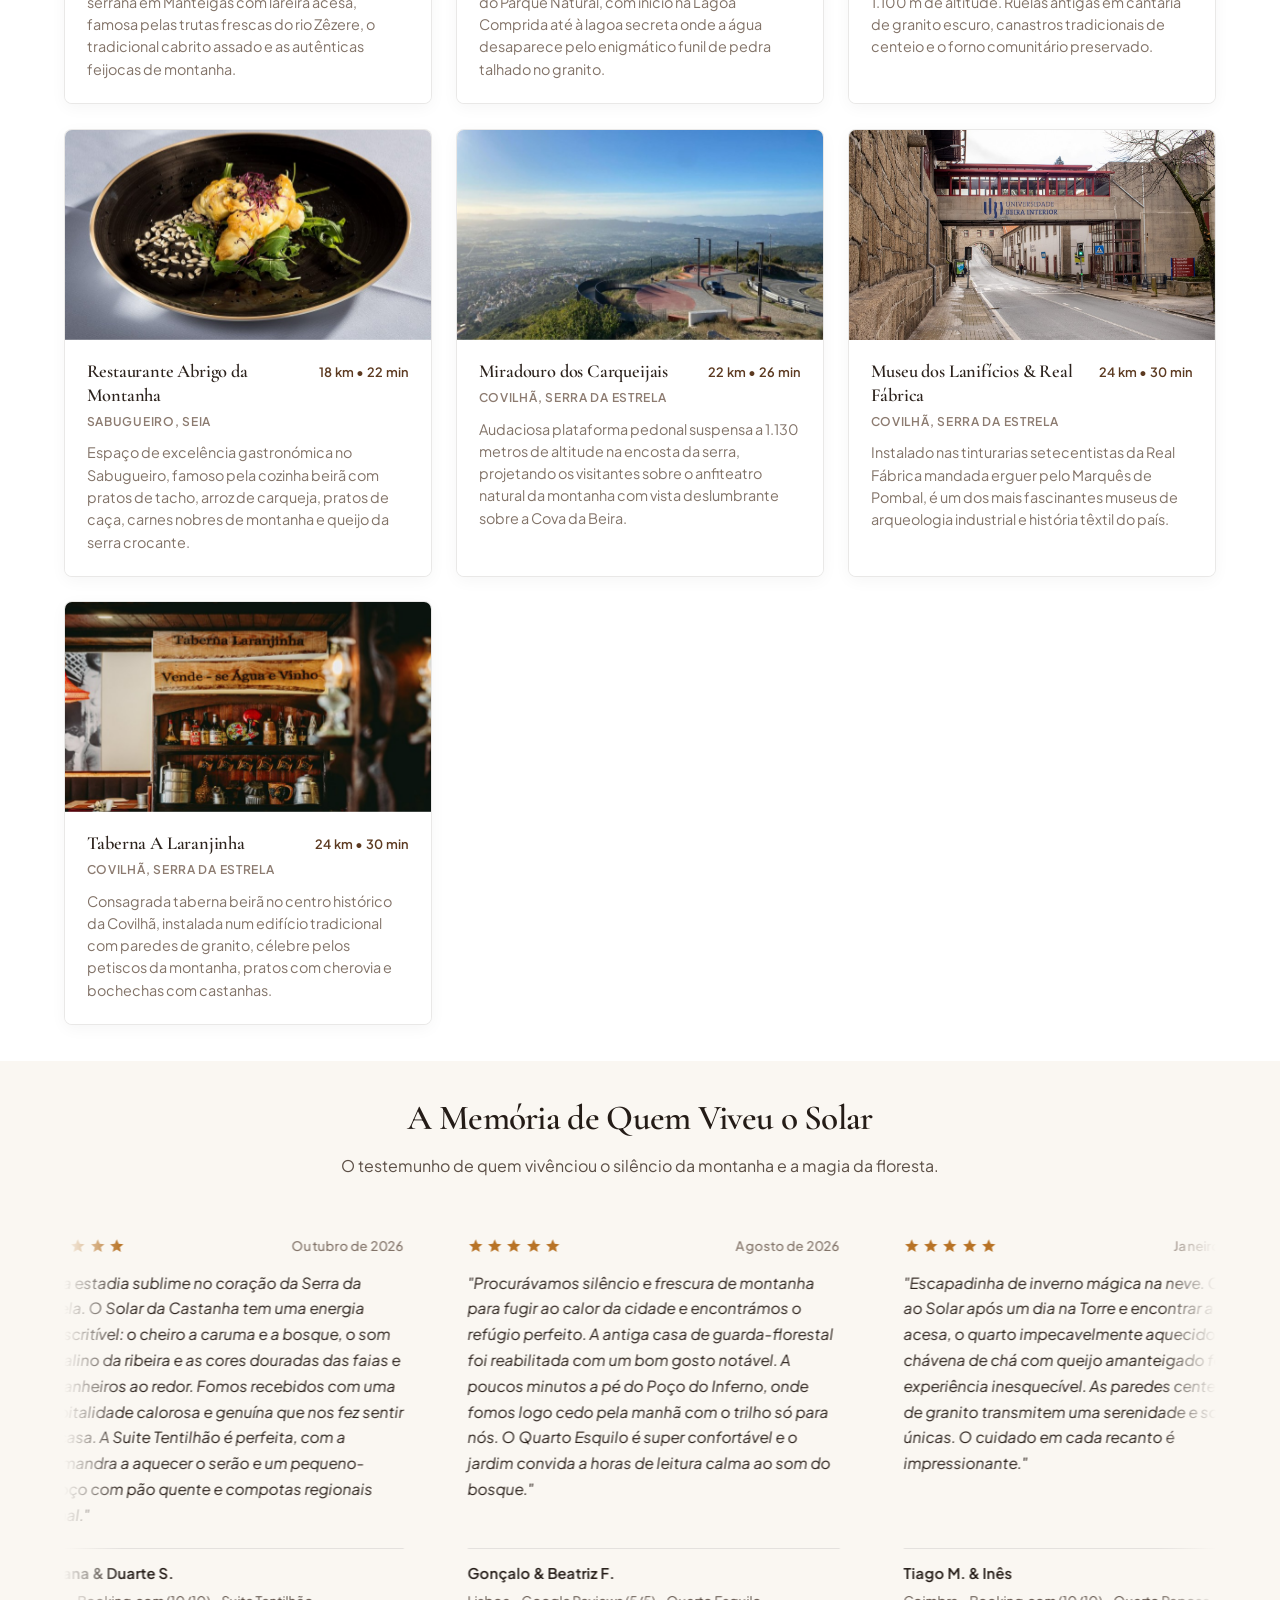
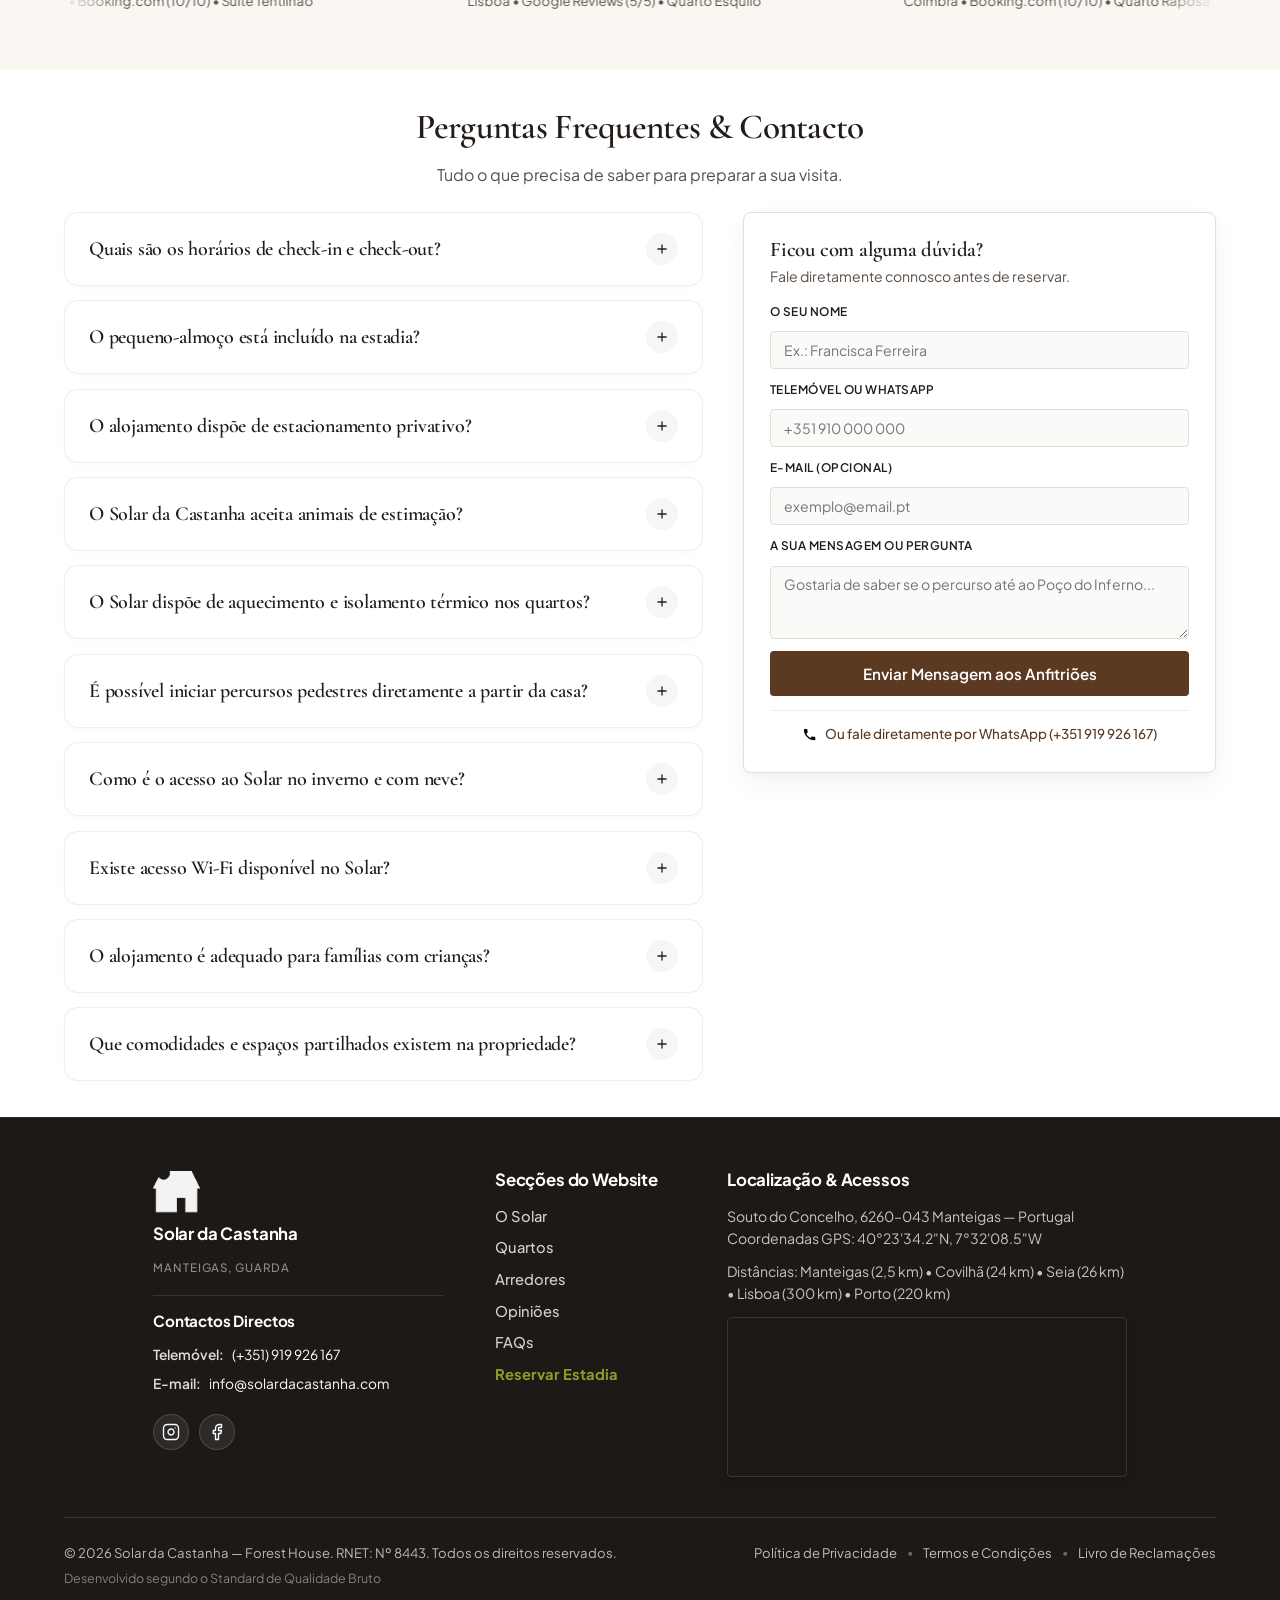
==== commit a0510edb: "Reviews update: 7 curated authentic reviews in an endless rotating carousel" ====
--- a/index.html
+++ b/index.html
@@ -793,7 +793,7 @@
 
         <div class="reviews-ticker-wrapper" aria-label="Avaliações dos hóspedes em rotação contínua">
           <div class="reviews-ticker-track">
-            <!-- Opinião 1 -->
+            <!-- Opinião 1: Mariana & Duarte S. -->
             <article class="review-card">
               <div class="review-header">
                 <div class="review-stars">
@@ -805,14 +805,14 @@
                 </div>
                 <span class="review-date">Outubro de 2026</span>
               </div>
-              <p class="review-text">"Uma estadia sublime no coração da Serra da Estrela. O Solar da Castanha tem uma energia indescritível: o cheiro a caruma e a bosque, o som cristalino da ribeira e as cores douradas das faias e castanheiros ao redor. Fomos recebidos com uma hospitalidade calorosa e genuína que nos fez sentir em casa. A Suite Tentilhão é perfeita, com a salamandra a aquecer o serão e um pequeno-almoço com pão quente e doce de castanha caseiro divinal."</p>
+              <p class="review-text">"Uma estadia sublime no coração da Serra da Estrela. O Solar da Castanha tem uma energia indescritível: o cheiro a caruma e a bosque, o som cristalino da ribeira e as cores douradas das faias e castanheiros ao redor. Fomos recebidos com uma hospitalidade calorosa e genuína que nos fez sentir em casa. A Suite Tentilhão é perfeita, com a salamandra a aquecer o serão e um pequeno-almoço com pão quente e compotas regionais divinal."</p>
               <div class="review-author">
                 <div class="review-name">Mariana &amp; Duarte S.</div>
                 <div class="review-origin">Porto • Booking.com (10/10) • Suite Tentilhão</div>
               </div>
             </article>
 
-            <!-- Opinião 2 -->
+            <!-- Opinião 2: Gonçalo & Beatriz F. -->
             <article class="review-card">
               <div class="review-header">
                 <div class="review-stars">
@@ -824,14 +824,14 @@
                 </div>
                 <span class="review-date">Agosto de 2026</span>
               </div>
-              <p class="review-text">"Procurávamos silêncio e frescura de montanha para fugir ao calor e encontrámos o paraíso. A antiga casa de guarda-florestal foi reabilitada com um bom gosto notável. A poucos minutos do Poço do Inferno, onde fomos a pé logo de manhã cedo antes de qualquer outra pessoa. O Quarto Esquilo é super confortável e o jardim convida a horas de leitura calma."</p>
+              <p class="review-text">"Procurávamos silêncio e frescura de montanha para fugir ao calor da cidade e encontrámos o refúgio perfeito. A antiga casa de guarda-florestal foi reabilitada com um bom gosto notável. A poucos minutos a pé do Poço do Inferno, onde fomos logo cedo pela manhã com o trilho só para nós. O Quarto Esquilo é super confortável e o jardim convida a horas de leitura calma ao som do bosque."</p>
               <div class="review-author">
                 <div class="review-name">Gonçalo &amp; Beatriz F.</div>
                 <div class="review-origin">Lisboa • Google Reviews (5/5) • Quarto Esquilo</div>
               </div>
             </article>
 
-            <!-- Opinião 3 -->
+            <!-- Opinião 3: Tiago M. & Inês -->
             <article class="review-card">
               <div class="review-header">
                 <div class="review-stars">
@@ -843,14 +843,91 @@
                 </div>
                 <span class="review-date">Janeiro de 2026</span>
               </div>
-              <p class="review-text">"Escapadinha de inverno na neve. Chegar ao Solar da Castanha após um dia na Torre e encontrar a lareira acesa, o quarto impecavelmente quentinho e uma chávena de chá serrano com queijo amanteigado foi uma experiência inesquecível. As paredes de pedra de 1888 transmitem uma solidez e serenidade únicas. Recomendo a 100%!"</p>
+              <p class="review-text">"Escapadinha de inverno mágica na neve. Chegar ao Solar após um dia na Torre e encontrar a lareira acesa, o quarto impecavelmente aquecido e uma chávena de chá com queijo amanteigado foi uma experiência inesquecível. As paredes centenárias de granito transmitem uma serenidade e solidez únicas. O cuidado em cada recanto é impressionante."</p>
               <div class="review-author">
                 <div class="review-name">Tiago M. &amp; Inês</div>
                 <div class="review-origin">Coimbra • Booking.com (10/10) • Quarto Raposa</div>
               </div>
             </article>
 
-            <!-- Duplicação para loop contínuo -->
+            <!-- Opinião 4: Clara & Miguel R. -->
+            <article class="review-card">
+              <div class="review-header">
+                <div class="review-stars">
+                  <svg class="icon-svg" style="fill: #B87326;" viewBox="0 0 24 24"><path d="M12 17.27L18.18 21l-1.64-7.03L22 9.24l-7.19-.61L12 2 9.19 8.63 2 9.24l5.46 4.73L5.82 21z"/></svg>
+                  <svg class="icon-svg" style="fill: #B87326;" viewBox="0 0 24 24"><path d="M12 17.27L18.18 21l-1.64-7.03L22 9.24l-7.19-.61L12 2 9.19 8.63 2 9.24l5.46 4.73L5.82 21z"/></svg>
+                  <svg class="icon-svg" style="fill: #B87326;" viewBox="0 0 24 24"><path d="M12 17.27L18.18 21l-1.64-7.03L22 9.24l-7.19-.61L12 2 9.19 8.63 2 9.24l5.46 4.73L5.82 21z"/></svg>
+                  <svg class="icon-svg" style="fill: #B87326;" viewBox="0 0 24 24"><path d="M12 17.27L18.18 21l-1.64-7.03L22 9.24l-7.19-.61L12 2 9.19 8.63 2 9.24l5.46 4.73L5.82 21z"/></svg>
+                  <svg class="icon-svg" style="fill: #B87326;" viewBox="0 0 24 24"><path d="M12 17.27L18.18 21l-1.64-7.03L22 9.24l-7.19-.61L12 2 9.19 8.63 2 9.24l5.46 4.73L5.82 21z"/></svg>
+                </div>
+                <span class="review-date">Novembro de 2025</span>
+              </div>
+              <p class="review-text">"Visitar a serra nesta época foi extraordinário. O bosque de castanheiros em tons de dourado e cobre em redor do Solar cria um cenário cinematográfico. A simpatia com que fomos acolhidos, a generosidade do pequeno-almoço serrano com produtos regionais frescos e a paz absoluta à noite superaram todas as expectativas. Recomendo vivamente."</p>
+              <div class="review-author">
+                <div class="review-name">Clara &amp; Miguel R.</div>
+                <div class="review-origin">Braga • Booking.com (10/10) • Suite Tentilhão</div>
+              </div>
+            </article>
+
+            <!-- Opinião 5: Rui & Patrícia B. -->
+            <article class="review-card">
+              <div class="review-header">
+                <div class="review-stars">
+                  <svg class="icon-svg" style="fill: #B87326;" viewBox="0 0 24 24"><path d="M12 17.27L18.18 21l-1.64-7.03L22 9.24l-7.19-.61L12 2 9.19 8.63 2 9.24l5.46 4.73L5.82 21z"/></svg>
+                  <svg class="icon-svg" style="fill: #B87326;" viewBox="0 0 24 24"><path d="M12 17.27L18.18 21l-1.64-7.03L22 9.24l-7.19-.61L12 2 9.19 8.63 2 9.24l5.46 4.73L5.82 21z"/></svg>
+                  <svg class="icon-svg" style="fill: #B87326;" viewBox="0 0 24 24"><path d="M12 17.27L18.18 21l-1.64-7.03L22 9.24l-7.19-.61L12 2 9.19 8.63 2 9.24l5.46 4.73L5.82 21z"/></svg>
+                  <svg class="icon-svg" style="fill: #B87326;" viewBox="0 0 24 24"><path d="M12 17.27L18.18 21l-1.64-7.03L22 9.24l-7.19-.61L12 2 9.19 8.63 2 9.24l5.46 4.73L5.82 21z"/></svg>
+                  <svg class="icon-svg" style="fill: #B87326;" viewBox="0 0 24 24"><path d="M12 17.27L18.18 21l-1.64-7.03L22 9.24l-7.19-.61L12 2 9.19 8.63 2 9.24l5.46 4.73L5.82 21z"/></svg>
+                </div>
+                <span class="review-date">Julho de 2025</span>
+              </div>
+              <p class="review-text">"Um verdadeiro oásis de tranquilidade a 5 minutos da vila de Manteigas. Dormir com a janela entreaberta e ouvir apenas a água a correr na ribeira e as copas das árvores ao vento é um descanso absoluto para o espírito. Quartos imaculadamente limpos, camas de sonho e uma atenção discreta e atenciosa em todos os momentos."</p>
+              <div class="review-author">
+                <div class="review-name">Rui &amp; Patrícia B.</div>
+                <div class="review-origin">Aveiro • Google Reviews (5/5) • Quarto Esquilo</div>
+              </div>
+            </article>
+
+            <!-- Opinião 6: Joana & Diogo T. -->
+            <article class="review-card">
+              <div class="review-header">
+                <div class="review-stars">
+                  <svg class="icon-svg" style="fill: #B87326;" viewBox="0 0 24 24"><path d="M12 17.27L18.18 21l-1.64-7.03L22 9.24l-7.19-.61L12 2 9.19 8.63 2 9.24l5.46 4.73L5.82 21z"/></svg>
+                  <svg class="icon-svg" style="fill: #B87326;" viewBox="0 0 24 24"><path d="M12 17.27L18.18 21l-1.64-7.03L22 9.24l-7.19-.61L12 2 9.19 8.63 2 9.24l5.46 4.73L5.82 21z"/></svg>
+                  <svg class="icon-svg" style="fill: #B87326;" viewBox="0 0 24 24"><path d="M12 17.27L18.18 21l-1.64-7.03L22 9.24l-7.19-.61L12 2 9.19 8.63 2 9.24l5.46 4.73L5.82 21z"/></svg>
+                  <svg class="icon-svg" style="fill: #B87326;" viewBox="0 0 24 24"><path d="M12 17.27L18.18 21l-1.64-7.03L22 9.24l-7.19-.61L12 2 9.19 8.63 2 9.24l5.46 4.73L5.82 21z"/></svg>
+                  <svg class="icon-svg" style="fill: #B87326;" viewBox="0 0 24 24"><path d="M12 17.27L18.18 21l-1.64-7.03L22 9.24l-7.19-.61L12 2 9.19 8.63 2 9.24l5.46 4.73L5.82 21z"/></svg>
+                </div>
+                <span class="review-date">Fevereiro de 2025</span>
+              </div>
+              <p class="review-text">"O refúgio de montanha ideal para casais. O Quarto Raposa é muito aconchegante, com uma decoração rústica e elegante que respeita a história do edifício de 1888. A localização para quem quer fazer os trilhos do Vale Glaciar e da Cascata é perfeita. O ambiente familiar e a serenidade do lugar recarregam baterias como em poucos sítios."</p>
+              <div class="review-author">
+                <div class="review-name">Joana &amp; Diogo T.</div>
+                <div class="review-origin">Viseu • Booking.com (10/10) • Quarto Raposa</div>
+              </div>
+            </article>
+
+            <!-- Opinião 7: Francisco & Leonor M. -->
+            <article class="review-card">
+              <div class="review-header">
+                <div class="review-stars">
+                  <svg class="icon-svg" style="fill: #B87326;" viewBox="0 0 24 24"><path d="M12 17.27L18.18 21l-1.64-7.03L22 9.24l-7.19-.61L12 2 9.19 8.63 2 9.24l5.46 4.73L5.82 21z"/></svg>
+                  <svg class="icon-svg" style="fill: #B87326;" viewBox="0 0 24 24"><path d="M12 17.27L18.18 21l-1.64-7.03L22 9.24l-7.19-.61L12 2 9.19 8.63 2 9.24l5.46 4.73L5.82 21z"/></svg>
+                  <svg class="icon-svg" style="fill: #B87326;" viewBox="0 0 24 24"><path d="M12 17.27L18.18 21l-1.64-7.03L22 9.24l-7.19-.61L12 2 9.19 8.63 2 9.24l5.46 4.73L5.82 21z"/></svg>
+                  <svg class="icon-svg" style="fill: #B87326;" viewBox="0 0 24 24"><path d="M12 17.27L18.18 21l-1.64-7.03L22 9.24l-7.19-.61L12 2 9.19 8.63 2 9.24l5.46 4.73L5.82 21z"/></svg>
+                  <svg class="icon-svg" style="fill: #B87326;" viewBox="0 0 24 24"><path d="M12 17.27L18.18 21l-1.64-7.03L22 9.24l-7.19-.61L12 2 9.19 8.63 2 9.24l5.46 4.73L5.82 21z"/></svg>
+                </div>
+                <span class="review-date">Setembro de 2024</span>
+              </div>
+              <p class="review-text">"Encantados desde o primeiro minuto. A harmonia entre a floresta secular e o conforto acolhedor do Solar é fascinante. O pequeno-almoço com queijo de ovelha genuíno, pão quente e compotas de montanha foi um ponto alto todas as manhãs. É o destino de eleição para quem valoriza a natureza, a hospitalidade pura e o silêncio."</p>
+              <div class="review-author">
+                <div class="review-name">Francisco &amp; Leonor M.</div>
+                <div class="review-origin">Lisboa • Booking.com (10/10) • Suite Tentilhão</div>
+              </div>
+            </article>
+
+            <!-- Duplicação Perfeita para Loop Contínuo Infinito (aria-hidden) -->
+            <!-- Clone 1 -->
             <article class="review-card" aria-hidden="true">
               <div class="review-header">
                 <div class="review-stars">
@@ -862,10 +939,124 @@
                 </div>
                 <span class="review-date">Outubro de 2026</span>
               </div>
-              <p class="review-text">"Uma estadia sublime no coração da Serra da Estrela. O Solar da Castanha tem uma energia indescritível: o cheiro a caruma e a bosque, o som cristalino da ribeira e as cores douradas das faias e castanheiros ao redor. Fomos recebidos com uma hospitalidade calorosa e genuína que nos fez sentir em casa."</p>
+              <p class="review-text">"Uma estadia sublime no coração da Serra da Estrela. O Solar da Castanha tem uma energia indescritível: o cheiro a caruma e a bosque, o som cristalino da ribeira e as cores douradas das faias e castanheiros ao redor. Fomos recebidos com uma hospitalidade calorosa e genuína que nos fez sentir em casa. A Suite Tentilhão é perfeita, com a salamandra a aquecer o serão e um pequeno-almoço com pão quente e compotas regionais divinal."</p>
               <div class="review-author">
                 <div class="review-name">Mariana &amp; Duarte S.</div>
                 <div class="review-origin">Porto • Booking.com (10/10) • Suite Tentilhão</div>
+              </div>
+            </article>
+
+            <!-- Clone 2 -->
+            <article class="review-card" aria-hidden="true">
+              <div class="review-header">
+                <div class="review-stars">
+                  <svg class="icon-svg" style="fill: #B87326;" viewBox="0 0 24 24"><path d="M12 17.27L18.18 21l-1.64-7.03L22 9.24l-7.19-.61L12 2 9.19 8.63 2 9.24l5.46 4.73L5.82 21z"/></svg>
+                  <svg class="icon-svg" style="fill: #B87326;" viewBox="0 0 24 24"><path d="M12 17.27L18.18 21l-1.64-7.03L22 9.24l-7.19-.61L12 2 9.19 8.63 2 9.24l5.46 4.73L5.82 21z"/></svg>
+                  <svg class="icon-svg" style="fill: #B87326;" viewBox="0 0 24 24"><path d="M12 17.27L18.18 21l-1.64-7.03L22 9.24l-7.19-.61L12 2 9.19 8.63 2 9.24l5.46 4.73L5.82 21z"/></svg>
+                  <svg class="icon-svg" style="fill: #B87326;" viewBox="0 0 24 24"><path d="M12 17.27L18.18 21l-1.64-7.03L22 9.24l-7.19-.61L12 2 9.19 8.63 2 9.24l5.46 4.73L5.82 21z"/></svg>
+                  <svg class="icon-svg" style="fill: #B87326;" viewBox="0 0 24 24"><path d="M12 17.27L18.18 21l-1.64-7.03L22 9.24l-7.19-.61L12 2 9.19 8.63 2 9.24l5.46 4.73L5.82 21z"/></svg>
+                </div>
+                <span class="review-date">Agosto de 2026</span>
+              </div>
+              <p class="review-text">"Procurávamos silêncio e frescura de montanha para fugir ao calor da cidade e encontrámos o refúgio perfeito. A antiga casa de guarda-florestal foi reabilitada com um bom gosto notável. A poucos minutos a pé do Poço do Inferno, onde fomos logo cedo pela manhã com o trilho só para nós. O Quarto Esquilo é super confortável e o jardim convida a horas de leitura calma ao som do bosque."</p>
+              <div class="review-author">
+                <div class="review-name">Gonçalo &amp; Beatriz F.</div>
+                <div class="review-origin">Lisboa • Google Reviews (5/5) • Quarto Esquilo</div>
+              </div>
+            </article>
+
+            <!-- Clone 3 -->
+            <article class="review-card" aria-hidden="true">
+              <div class="review-header">
+                <div class="review-stars">
+                  <svg class="icon-svg" style="fill: #B87326;" viewBox="0 0 24 24"><path d="M12 17.27L18.18 21l-1.64-7.03L22 9.24l-7.19-.61L12 2 9.19 8.63 2 9.24l5.46 4.73L5.82 21z"/></svg>
+                  <svg class="icon-svg" style="fill: #B87326;" viewBox="0 0 24 24"><path d="M12 17.27L18.18 21l-1.64-7.03L22 9.24l-7.19-.61L12 2 9.19 8.63 2 9.24l5.46 4.73L5.82 21z"/></svg>
+                  <svg class="icon-svg" style="fill: #B87326;" viewBox="0 0 24 24"><path d="M12 17.27L18.18 21l-1.64-7.03L22 9.24l-7.19-.61L12 2 9.19 8.63 2 9.24l5.46 4.73L5.82 21z"/></svg>
+                  <svg class="icon-svg" style="fill: #B87326;" viewBox="0 0 24 24"><path d="M12 17.27L18.18 21l-1.64-7.03L22 9.24l-7.19-.61L12 2 9.19 8.63 2 9.24l5.46 4.73L5.82 21z"/></svg>
+                  <svg class="icon-svg" style="fill: #B87326;" viewBox="0 0 24 24"><path d="M12 17.27L18.18 21l-1.64-7.03L22 9.24l-7.19-.61L12 2 9.19 8.63 2 9.24l5.46 4.73L5.82 21z"/></svg>
+                </div>
+                <span class="review-date">Janeiro de 2026</span>
+              </div>
+              <p class="review-text">"Escapadinha de inverno mágica na neve. Chegar ao Solar após um dia na Torre e encontrar a lareira acesa, o quarto impecavelmente aquecido e uma chávena de chá com queijo amanteigado foi uma experiência inesquecível. As paredes centenárias de granito transmitem uma serenidade e solidez únicas. O cuidado em cada recanto é impressionante."</p>
+              <div class="review-author">
+                <div class="review-name">Tiago M. &amp; Inês</div>
+                <div class="review-origin">Coimbra • Booking.com (10/10) • Quarto Raposa</div>
+              </div>
+            </article>
+
+            <!-- Clone 4 -->
+            <article class="review-card" aria-hidden="true">
+              <div class="review-header">
+                <div class="review-stars">
+                  <svg class="icon-svg" style="fill: #B87326;" viewBox="0 0 24 24"><path d="M12 17.27L18.18 21l-1.64-7.03L22 9.24l-7.19-.61L12 2 9.19 8.63 2 9.24l5.46 4.73L5.82 21z"/></svg>
+                  <svg class="icon-svg" style="fill: #B87326;" viewBox="0 0 24 24"><path d="M12 17.27L18.18 21l-1.64-7.03L22 9.24l-7.19-.61L12 2 9.19 8.63 2 9.24l5.46 4.73L5.82 21z"/></svg>
+                  <svg class="icon-svg" style="fill: #B87326;" viewBox="0 0 24 24"><path d="M12 17.27L18.18 21l-1.64-7.03L22 9.24l-7.19-.61L12 2 9.19 8.63 2 9.24l5.46 4.73L5.82 21z"/></svg>
+                  <svg class="icon-svg" style="fill: #B87326;" viewBox="0 0 24 24"><path d="M12 17.27L18.18 21l-1.64-7.03L22 9.24l-7.19-.61L12 2 9.19 8.63 2 9.24l5.46 4.73L5.82 21z"/></svg>
+                  <svg class="icon-svg" style="fill: #B87326;" viewBox="0 0 24 24"><path d="M12 17.27L18.18 21l-1.64-7.03L22 9.24l-7.19-.61L12 2 9.19 8.63 2 9.24l5.46 4.73L5.82 21z"/></svg>
+                </div>
+                <span class="review-date">Novembro de 2025</span>
+              </div>
+              <p class="review-text">"Visitar a serra nesta época foi extraordinário. O bosque de castanheiros em tons de dourado e cobre em redor do Solar cria um cenário cinematográfico. A simpatia com que fomos acolhidos, a generosidade do pequeno-almoço serrano com produtos regionais frescos e a paz absoluta à noite superaram todas as expectativas. Recomendo vivamente."</p>
+              <div class="review-author">
+                <div class="review-name">Clara &amp; Miguel R.</div>
+                <div class="review-origin">Braga • Booking.com (10/10) • Suite Tentilhão</div>
+              </div>
+            </article>
+
+            <!-- Clone 5 -->
+            <article class="review-card" aria-hidden="true">
+              <div class="review-header">
+                <div class="review-stars">
+                  <svg class="icon-svg" style="fill: #B87326;" viewBox="0 0 24 24"><path d="M12 17.27L18.18 21l-1.64-7.03L22 9.24l-7.19-.61L12 2 9.19 8.63 2 9.24l5.46 4.73L5.82 21z"/></svg>
+                  <svg class="icon-svg" style="fill: #B87326;" viewBox="0 0 24 24"><path d="M12 17.27L18.18 21l-1.64-7.03L22 9.24l-7.19-.61L12 2 9.19 8.63 2 9.24l5.46 4.73L5.82 21z"/></svg>
+                  <svg class="icon-svg" style="fill: #B87326;" viewBox="0 0 24 24"><path d="M12 17.27L18.18 21l-1.64-7.03L22 9.24l-7.19-.61L12 2 9.19 8.63 2 9.24l5.46 4.73L5.82 21z"/></svg>
+                  <svg class="icon-svg" style="fill: #B87326;" viewBox="0 0 24 24"><path d="M12 17.27L18.18 21l-1.64-7.03L22 9.24l-7.19-.61L12 2 9.19 8.63 2 9.24l5.46 4.73L5.82 21z"/></svg>
+                  <svg class="icon-svg" style="fill: #B87326;" viewBox="0 0 24 24"><path d="M12 17.27L18.18 21l-1.64-7.03L22 9.24l-7.19-.61L12 2 9.19 8.63 2 9.24l5.46 4.73L5.82 21z"/></svg>
+                </div>
+                <span class="review-date">Julho de 2025</span>
+              </div>
+              <p class="review-text">"Um verdadeiro oásis de tranquilidade a 5 minutos da vila de Manteigas. Dormir com a janela entreaberta e ouvir apenas a água a correr na ribeira e as copas das árvores ao vento é um descanso absoluto para o espírito. Quartos imaculadamente limpos, camas de sonho e uma atenção discreta e atenciosa em todos os momentos."</p>
+              <div class="review-author">
+                <div class="review-name">Rui &amp; Patrícia B.</div>
+                <div class="review-origin">Aveiro • Google Reviews (5/5) • Quarto Esquilo</div>
+              </div>
+            </article>
+
+            <!-- Clone 6 -->
+            <article class="review-card" aria-hidden="true">
+              <div class="review-header">
+                <div class="review-stars">
+                  <svg class="icon-svg" style="fill: #B87326;" viewBox="0 0 24 24"><path d="M12 17.27L18.18 21l-1.64-7.03L22 9.24l-7.19-.61L12 2 9.19 8.63 2 9.24l5.46 4.73L5.82 21z"/></svg>
+                  <svg class="icon-svg" style="fill: #B87326;" viewBox="0 0 24 24"><path d="M12 17.27L18.18 21l-1.64-7.03L22 9.24l-7.19-.61L12 2 9.19 8.63 2 9.24l5.46 4.73L5.82 21z"/></svg>
+                  <svg class="icon-svg" style="fill: #B87326;" viewBox="0 0 24 24"><path d="M12 17.27L18.18 21l-1.64-7.03L22 9.24l-7.19-.61L12 2 9.19 8.63 2 9.24l5.46 4.73L5.82 21z"/></svg>
+                  <svg class="icon-svg" style="fill: #B87326;" viewBox="0 0 24 24"><path d="M12 17.27L18.18 21l-1.64-7.03L22 9.24l-7.19-.61L12 2 9.19 8.63 2 9.24l5.46 4.73L5.82 21z"/></svg>
+                  <svg class="icon-svg" style="fill: #B87326;" viewBox="0 0 24 24"><path d="M12 17.27L18.18 21l-1.64-7.03L22 9.24l-7.19-.61L12 2 9.19 8.63 2 9.24l5.46 4.73L5.82 21z"/></svg>
+                </div>
+                <span class="review-date">Fevereiro de 2025</span>
+              </div>
+              <p class="review-text">"O refúgio de montanha ideal para casais. O Quarto Raposa é muito aconchegante, com uma decoração rústica e elegante que respeita a história do edifício de 1888. A localização para quem quer fazer os trilhos do Vale Glaciar e da Cascata é perfeita. O ambiente familiar e a serenidade do lugar recarregam baterias como em poucos sítios."</p>
+              <div class="review-author">
+                <div class="review-name">Joana &amp; Diogo T.</div>
+                <div class="review-origin">Viseu • Booking.com (10/10) • Quarto Raposa</div>
+              </div>
+            </article>
+
+            <!-- Clone 7 -->
+            <article class="review-card" aria-hidden="true">
+              <div class="review-header">
+                <div class="review-stars">
+                  <svg class="icon-svg" style="fill: #B87326;" viewBox="0 0 24 24"><path d="M12 17.27L18.18 21l-1.64-7.03L22 9.24l-7.19-.61L12 2 9.19 8.63 2 9.24l5.46 4.73L5.82 21z"/></svg>
+                  <svg class="icon-svg" style="fill: #B87326;" viewBox="0 0 24 24"><path d="M12 17.27L18.18 21l-1.64-7.03L22 9.24l-7.19-.61L12 2 9.19 8.63 2 9.24l5.46 4.73L5.82 21z"/></svg>
+                  <svg class="icon-svg" style="fill: #B87326;" viewBox="0 0 24 24"><path d="M12 17.27L18.18 21l-1.64-7.03L22 9.24l-7.19-.61L12 2 9.19 8.63 2 9.24l5.46 4.73L5.82 21z"/></svg>
+                  <svg class="icon-svg" style="fill: #B87326;" viewBox="0 0 24 24"><path d="M12 17.27L18.18 21l-1.64-7.03L22 9.24l-7.19-.61L12 2 9.19 8.63 2 9.24l5.46 4.73L5.82 21z"/></svg>
+                  <svg class="icon-svg" style="fill: #B87326;" viewBox="0 0 24 24"><path d="M12 17.27L18.18 21l-1.64-7.03L22 9.24l-7.19-.61L12 2 9.19 8.63 2 9.24l5.46 4.73L5.82 21z"/></svg>
+                </div>
+                <span class="review-date">Setembro de 2024</span>
+              </div>
+              <p class="review-text">"Encantados desde o primeiro minuto. A harmonia entre a floresta secular e o conforto acolhedor do Solar é fascinante. O pequeno-almoço com queijo de ovelha genuíno, pão quente e compotas de montanha foi um ponto alto todas as manhãs. É o destino de eleição para quem valoriza a natureza, a hospitalidade pura e o silêncio."</p>
+              <div class="review-author">
+                <div class="review-name">Francisco &amp; Leonor M.</div>
+                <div class="review-origin">Lisboa • Booking.com (10/10) • Suite Tentilhão</div>
               </div>
             </article>
           </div>
--- a/css/style.css
+++ b/css/style.css
@@ -4201,6 +4201,7 @@
   gap: 3.5rem;
   width: max-content;
   will-change: transform;
+  align-items: stretch;
 }
 
 /* Opiniões sem quadro em volta (Sem bordas, sem fundo de cartão, pura elegância tipográfica) */
@@ -4257,6 +4258,7 @@
   gap: 0.25rem;
   border-top: 1px solid rgba(41, 46, 49, 0.1);
   padding-top: 0.85rem;
+  margin-top: auto;
 }
 
 .review-name {
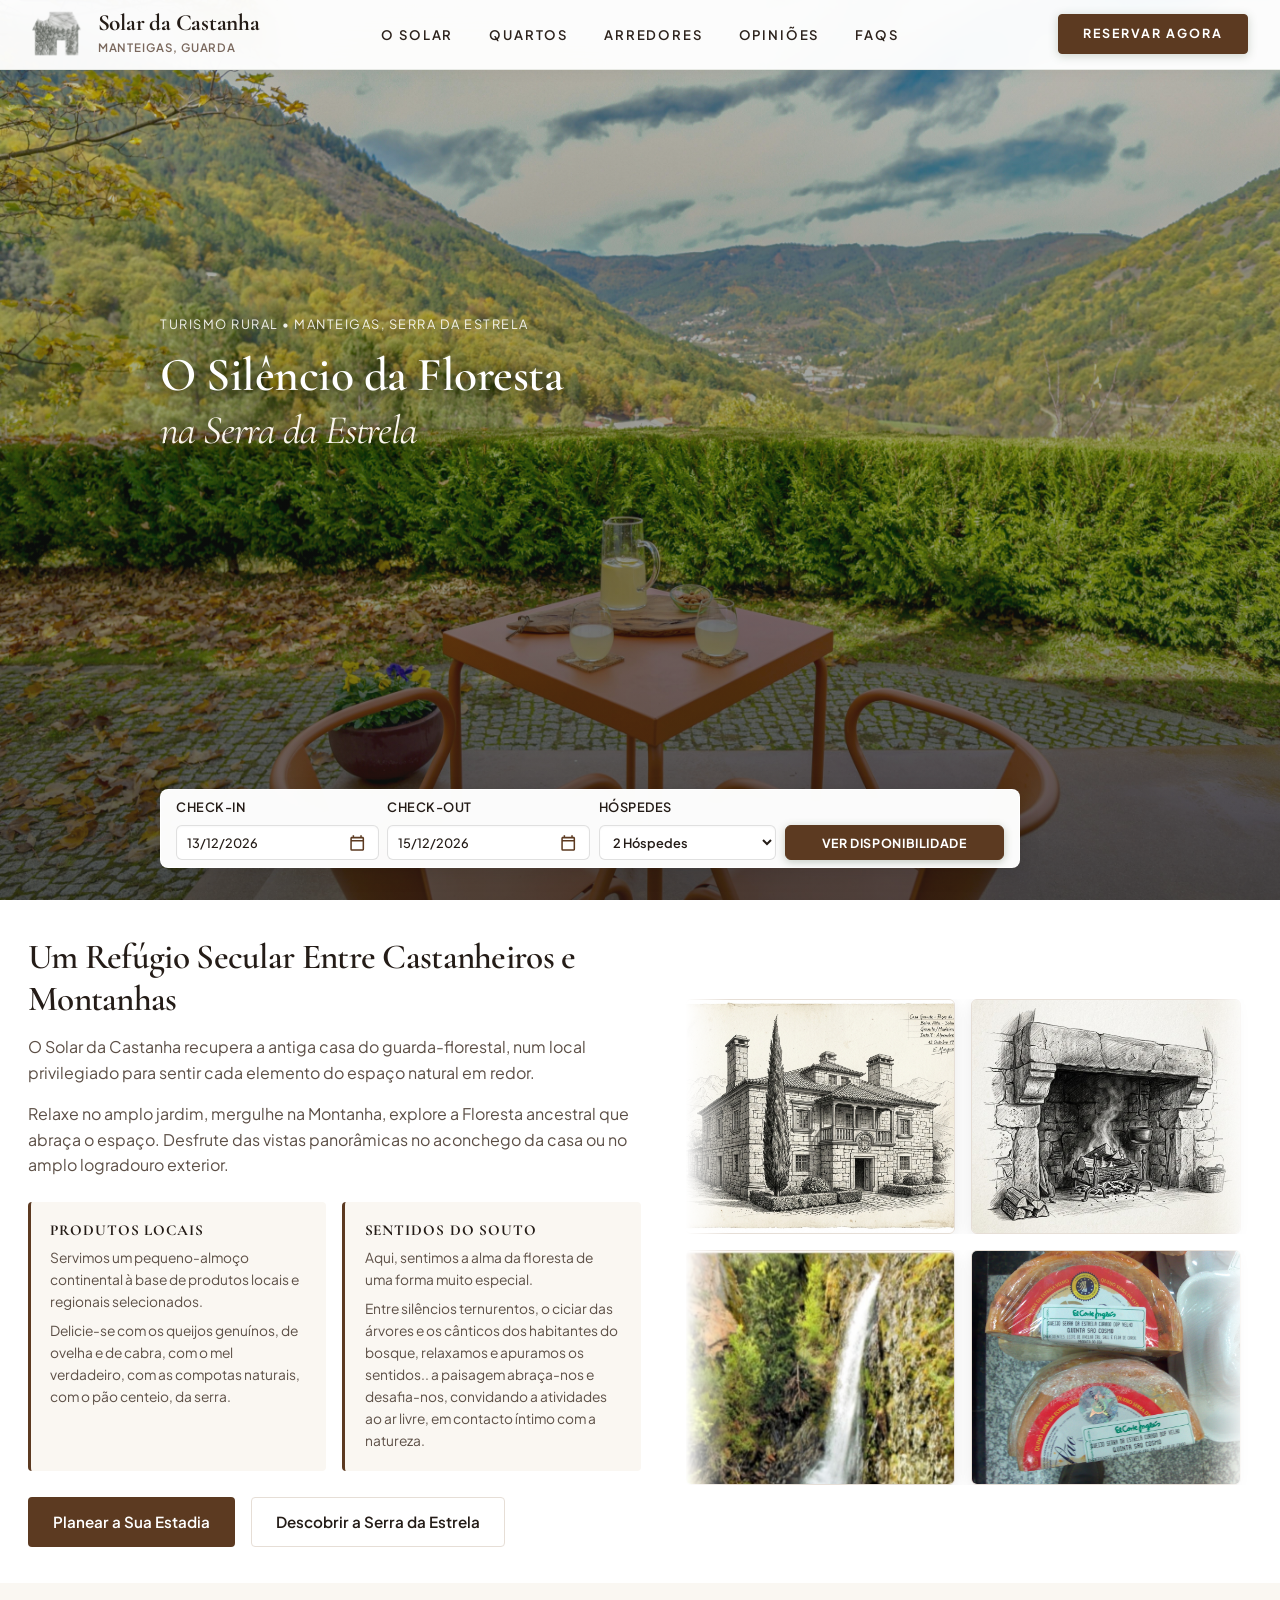
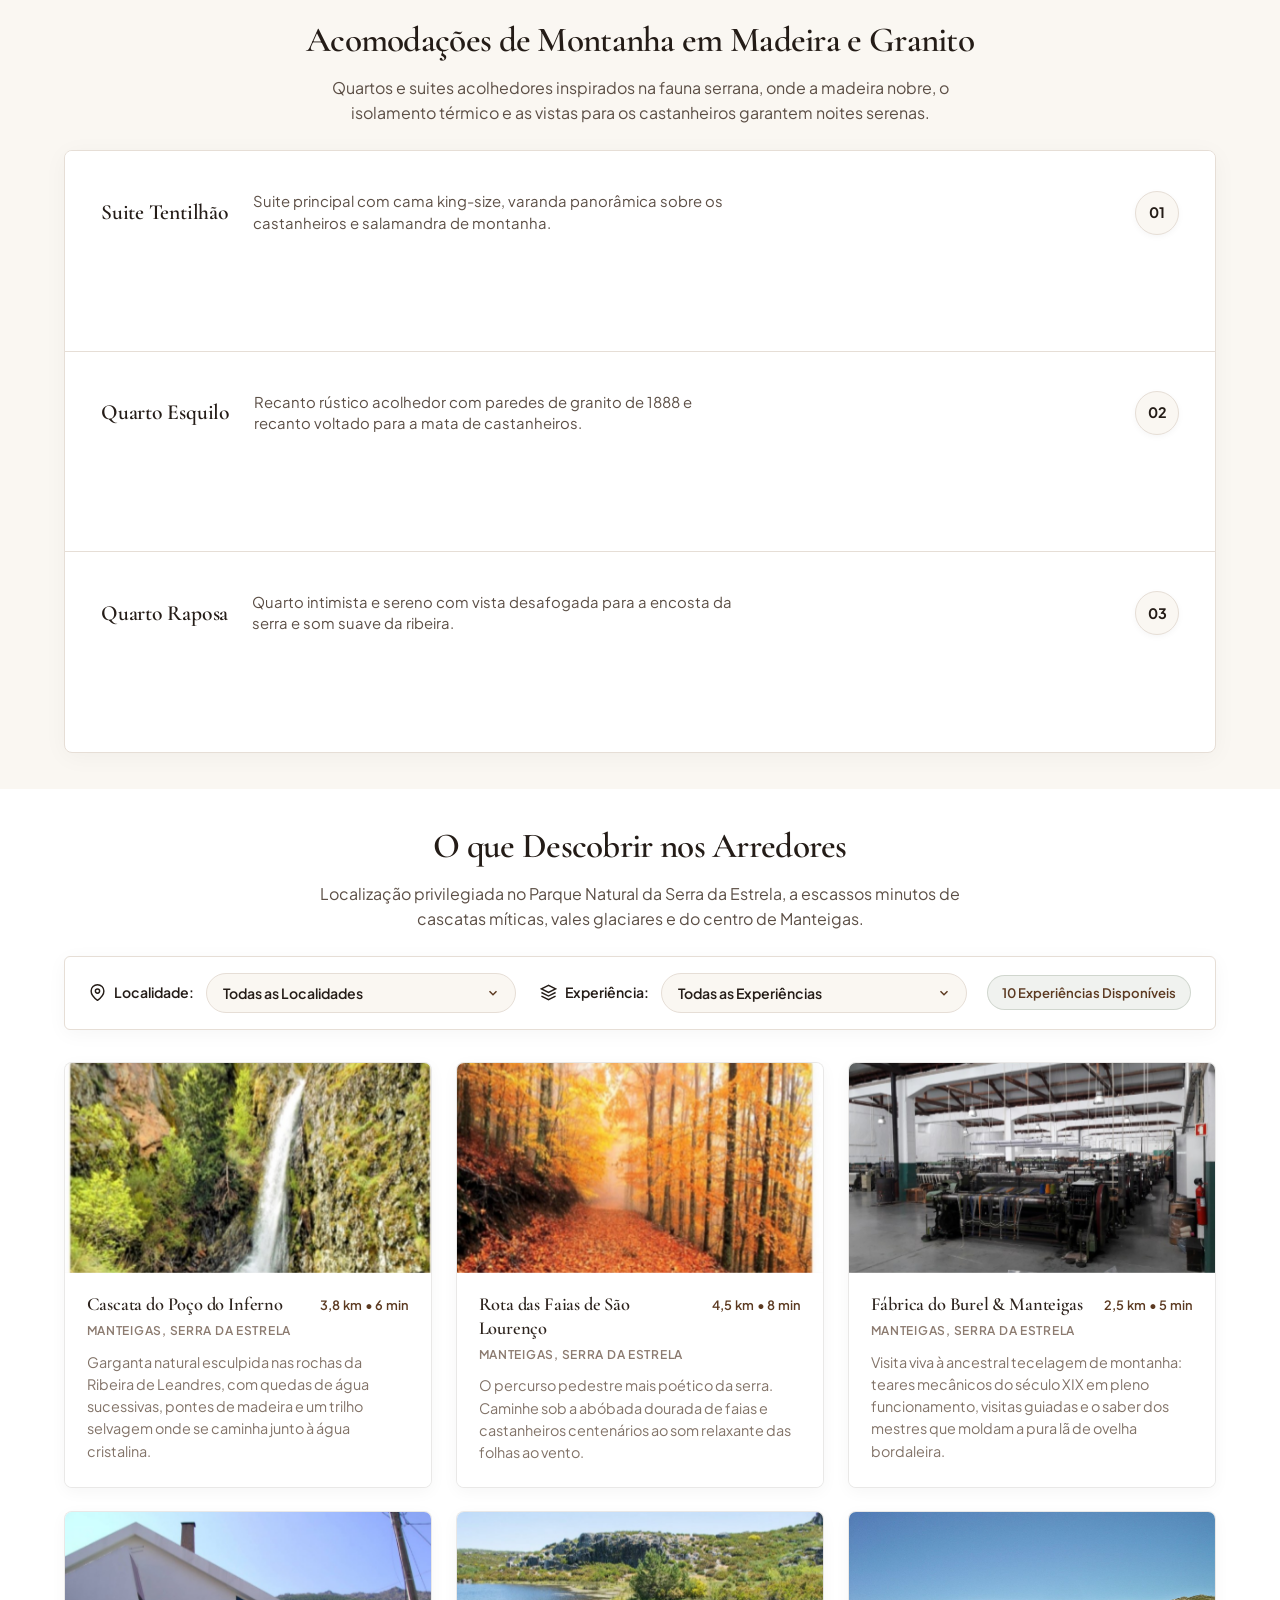
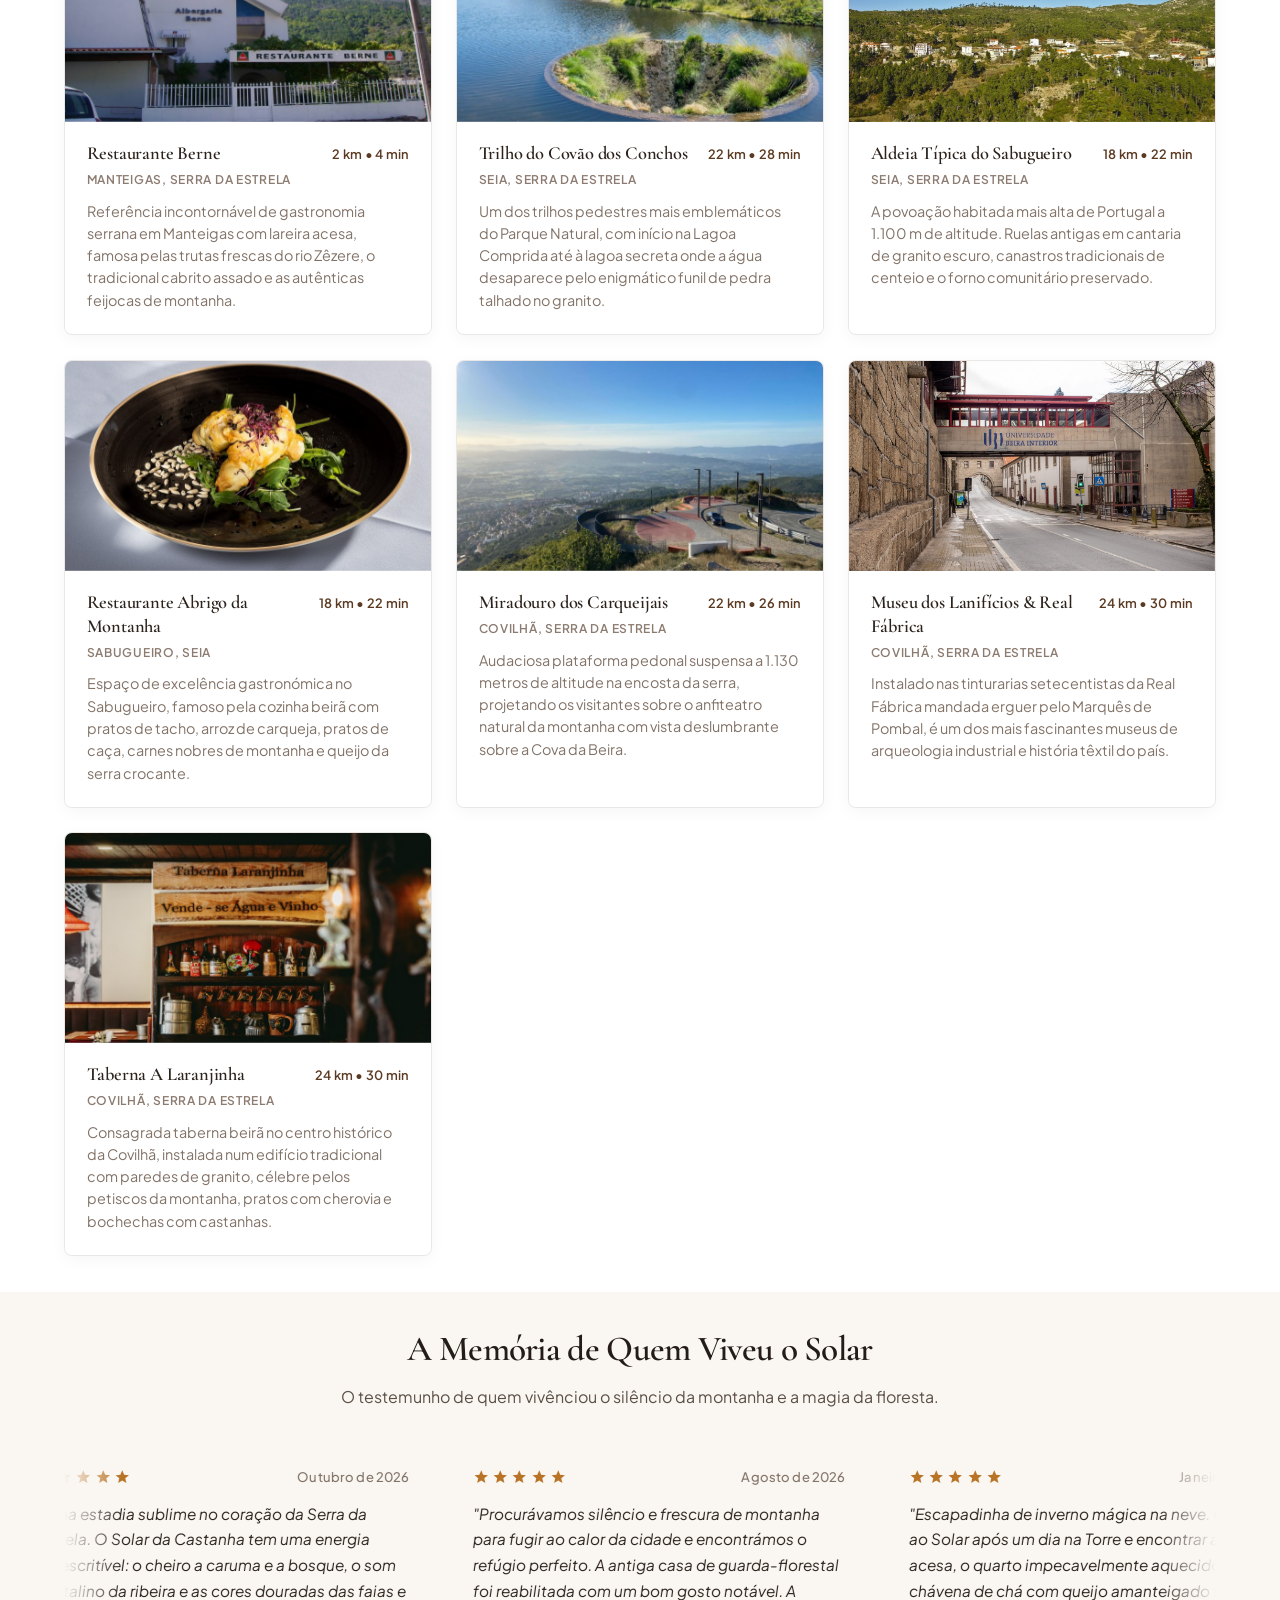
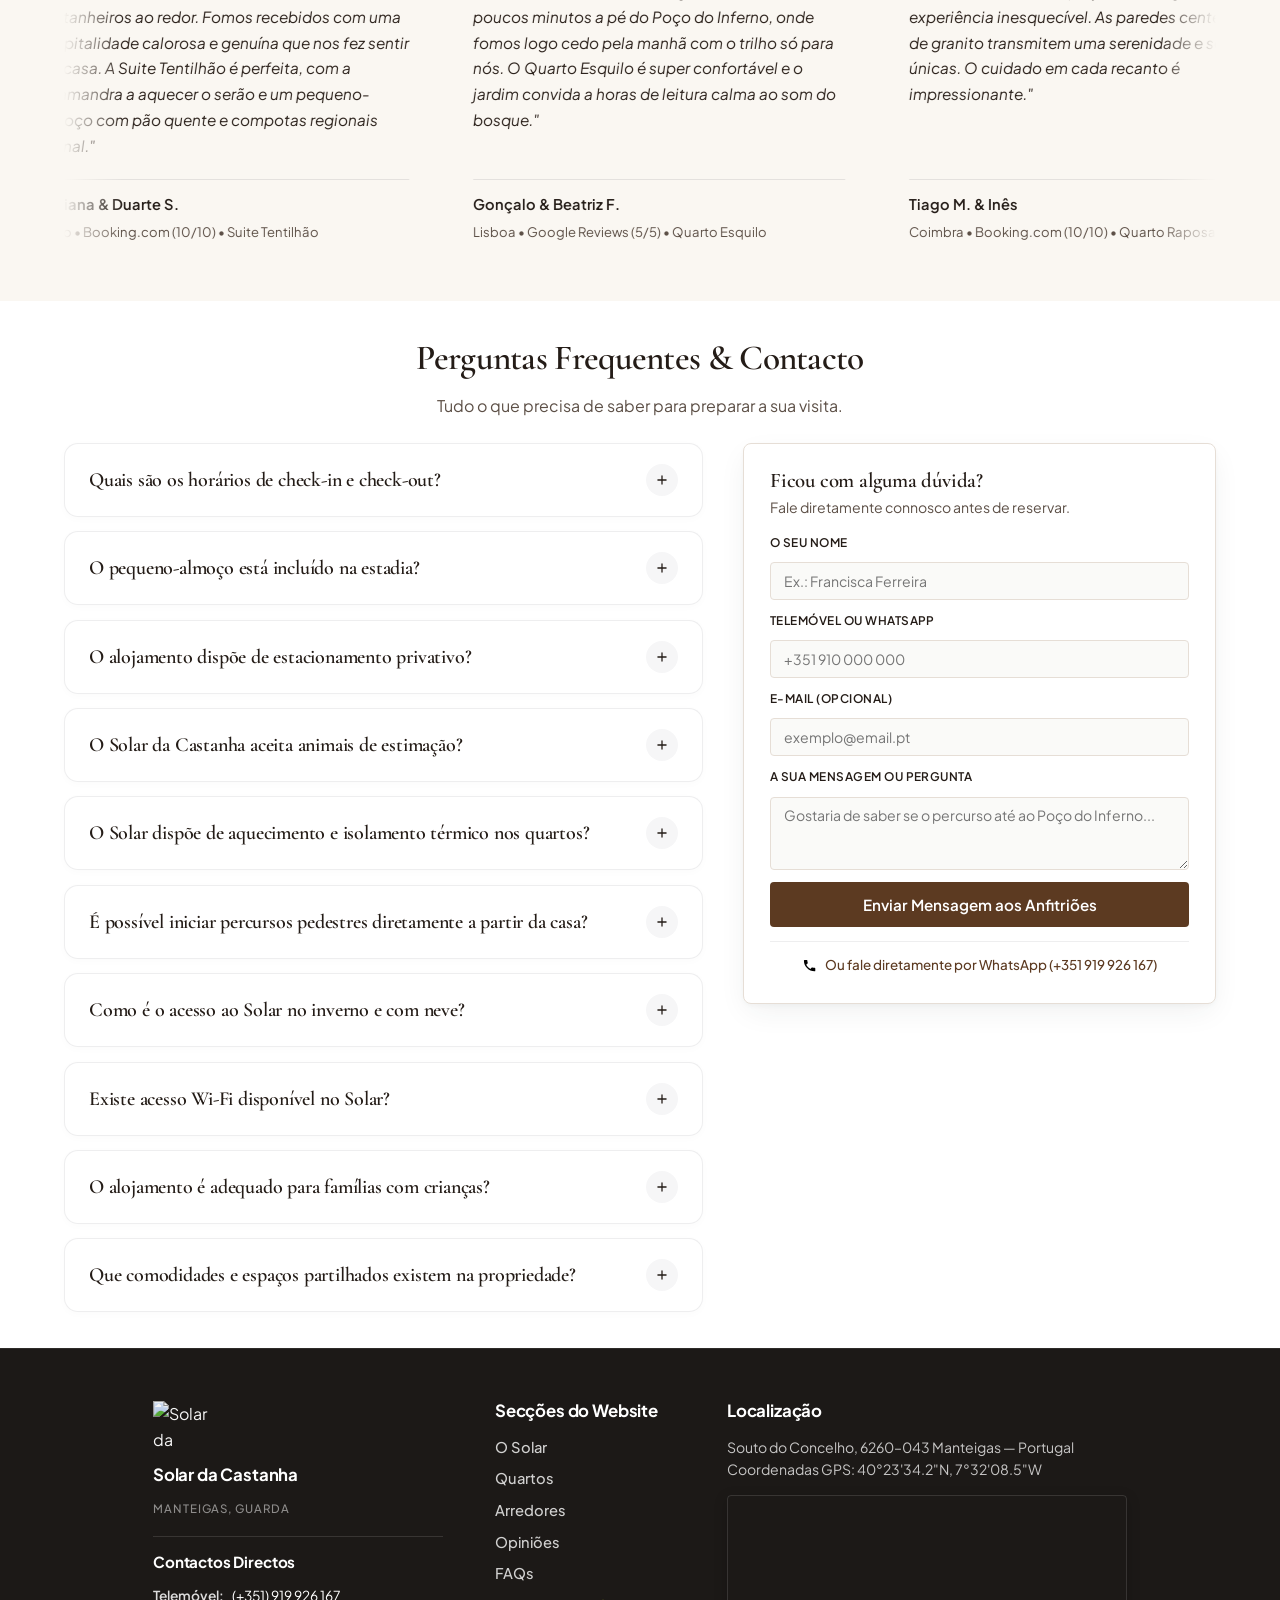
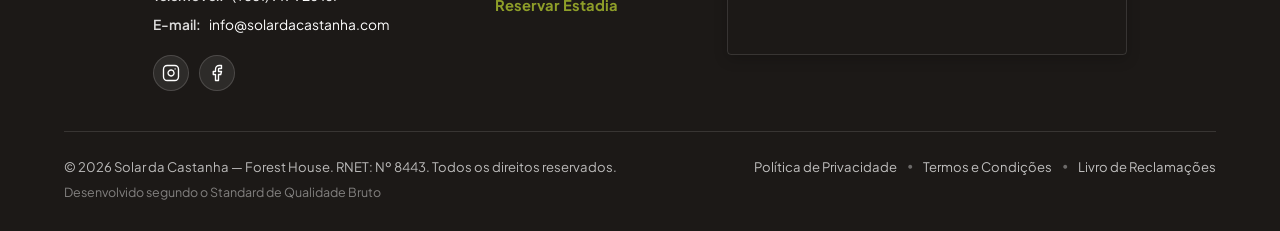
==== commit 5d30fd07: "Reviews update: 7 curated authentic reviews in an endless rotating carousel" ====
--- a/index.html
+++ b/index.html
@@ -1301,7 +1301,7 @@
         <!-- Coluna 1: Logo, Nome do Alojamento & Contactos Oficiais por baixo com Redes Sociais -->
         <div class="footer-col footer-col-brand">
           <div class="footer-brand-wrap">
-            <img src="assets/logos/logo_house_mark.png" alt="Solar da Castanha — Forest House" class="footer-brand-logo">
+            <img src="assets/logos/logo_house_white_lines.png" alt="Solar da Castanha — Forest House" class="footer-brand-logo">
             <h4 class="footer-brand-title">Solar da Castanha</h4>
             <span class="footer-brand-location">Manteigas, Guarda</span>
           </div>
@@ -1351,13 +1351,10 @@
 
         <!-- Coluna 3: Localização com Mapa Abaixo -->
         <div class="footer-col">
-          <h4 class="footer-col-title">Localização &amp; Acessos</h4>
-          <p style="margin-bottom: 10px;">
+          <h4 class="footer-col-title">Localização</h4>
+          <p style="margin-bottom: 14px;">
             Souto do Concelho, 6260–043 Manteigas — Portugal<br>
             Coordenadas GPS: 40°23'34.2"N, 7°32'08.5"W
-          </p>
-          <p class="footer-distances-line">
-            Distâncias: Manteigas (2,5 km) • Covilhã (24 km) • Seia (26 km) • Lisboa (300 km) • Porto (220 km)
           </p>
 
           <!-- Mapa Oficial Embed por baixo da secção de Localização e Acessos -->
--- a/css/style.css
+++ b/css/style.css
@@ -49,7 +49,14 @@
 section[id],
 .section[id],
 .section-anchor {
-  scroll-margin-top: 76px;
+  scroll-margin-top: 88px;
+}
+
+@media (max-width: 768px) {
+  .section[id],
+  .section-anchor {
+    scroll-margin-top: 72px;
+  }
 }
 
 .section-anchor {
@@ -413,19 +420,18 @@
 @media (max-width: 900px) {
   .header-neptun {
     padding: 0.65rem 1rem;
-    background-color: rgba(255, 255, 255, calc(var(--scroll-p, 0) * 0.98));
-    backdrop-filter: blur(calc(var(--scroll-p, 0) * 16px));
-    -webkit-backdrop-filter: blur(calc(var(--scroll-p, 0) * 16px));
-    box-shadow: 0 2px 14px rgba(0, 0, 0, calc(var(--scroll-p, 0) * 0.08));
-    border-bottom: 1px solid rgba(228, 231, 226, calc(var(--scroll-p, 0) * 0.85));
+    background-color: rgba(255, 255, 255, 0.94);
+    backdrop-filter: blur(14px);
+    -webkit-backdrop-filter: blur(14px);
+    box-shadow: 0 2px 10px rgba(0, 0, 0, 0.04);
+    border-bottom: 1px solid rgba(228, 231, 226, 0.75);
+    transition: padding 0.25s ease, background-color 0.25s ease, box-shadow 0.25s ease;
   }
   .header-neptun.header-scrolled {
-    padding: 0.55rem 1rem;
+    padding: 0.52rem 1rem;
     background-color: rgba(255, 255, 255, 0.98);
-    backdrop-filter: blur(16px);
-    -webkit-backdrop-filter: blur(16px);
-    box-shadow: 0 2px 14px rgba(0, 0, 0, 0.08);
-    border-bottom: 1px solid rgba(228, 231, 226, 0.85);
+    box-shadow: 0 4px 18px rgba(0, 0, 0, 0.08);
+    border-bottom-color: rgba(228, 231, 226, 0.95);
   }
   .header-neptun::before {
     display: none !important;
@@ -768,9 +774,41 @@
 }
 
 @media (max-width: 768px) {
-  /* Elimina a barra branca de reservas no hero em telemóvel */
   .hero-booking-wrapper {
-    display: none !important;
+    display: block !important;
+    width: 100%;
+    max-width: 520px;
+    margin: 1.25rem auto 0;
+    padding: 0;
+  }
+  .booking-bar-horizontal {
+    grid-template-columns: 1fr 1fr;
+    gap: 0.65rem;
+    padding: 1rem;
+    border-radius: 12px;
+    background: #ffffff;
+    box-shadow: 0 8px 26px rgba(0, 0, 0, 0.18);
+  }
+  .booking-bar-horizontal .form-group-submit {
+    grid-column: span 2;
+    margin-top: 0.25rem;
+  }
+  .booking-bar-horizontal .btn-primary {
+    width: 100%;
+    padding: 0.85rem;
+    font-size: 0.88rem;
+    font-weight: 600;
+  }
+}
+
+@media (max-width: 480px) {
+  .booking-bar-horizontal {
+    grid-template-columns: 1fr;
+    gap: 0.55rem;
+    padding: 0.85rem;
+  }
+  .booking-bar-horizontal .form-group-submit {
+    grid-column: span 1;
   }
 }
 
@@ -1370,29 +1408,32 @@
   transform: rotate(90deg) scale(1);
 }
 
-/* Gaveta que Abre para Baixo ("tipo file") */
+/* Gaveta que Abre para Baixo ("tipo file") com Animação Fluida Grid 0fr -> 1fr */
 .house-file-drawer {
-  max-height: 0;
+  display: grid;
+  grid-template-rows: 0fr;
+  transition: grid-template-rows 0.38s cubic-bezier(0.22, 1, 0.36, 1), opacity 0.28s ease;
+  opacity: 0;
   overflow: hidden;
-  opacity: 0;
   background-color: #ffffff;
-  transition: max-height 0.48s cubic-bezier(0.16, 1, 0.3, 1),
-              opacity 0.35s ease,
-              padding 0.35s ease;
+  border-top: 1px solid transparent;
+  padding: 0;
 }
 
 .house-file-item.active .house-file-drawer {
-  max-height: 1500px;
+  grid-template-rows: 1fr;
   opacity: 1;
-  padding: 2.25rem 2.25rem 2.5rem 2.25rem;
-  border-top: 1px solid rgba(0, 0, 0, 0.06);
+  border-top-color: rgba(0, 0, 0, 0.06);
 }
 
 .house-drawer-grid {
+  min-height: 0;
+  overflow: hidden;
   display: grid;
   grid-template-columns: 1.05fr 0.95fr;
   gap: 2.25rem;
   align-items: center;
+  padding: 2.25rem 2.25rem 2.5rem 2.25rem;
 }
 
 @media (min-width: 993px) {
@@ -1787,7 +1828,7 @@
   .house-file-header {
     padding: 0.95rem 1rem !important;
   }
-  .house-file-item.active .house-file-drawer {
+  .house-drawer-grid {
     padding: 1.25rem 1rem !important;
   }
 }
@@ -2411,14 +2452,14 @@
 }
 
 .footer-brand-logo {
-  height: 44px;
+  height: 52px;
   width: auto;
-  max-width: 50px;
+  max-width: 60px;
   object-fit: contain;
-  filter: brightness(0) invert(1);
-  opacity: 0.95;
+  filter: none;
+  opacity: 0.96;
   margin-top: 0;
-  margin-bottom: 10px;
+  margin-bottom: 12px;
   display: block;
 }
 
@@ -4196,6 +4237,11 @@
   cursor: grabbing;
 }
 
+.reviews-ticker-wrapper.is-dragging .review-card {
+  pointer-events: none;
+  user-select: none;
+}
+
 .reviews-ticker-track {
   display: flex;
   gap: 3.5rem;
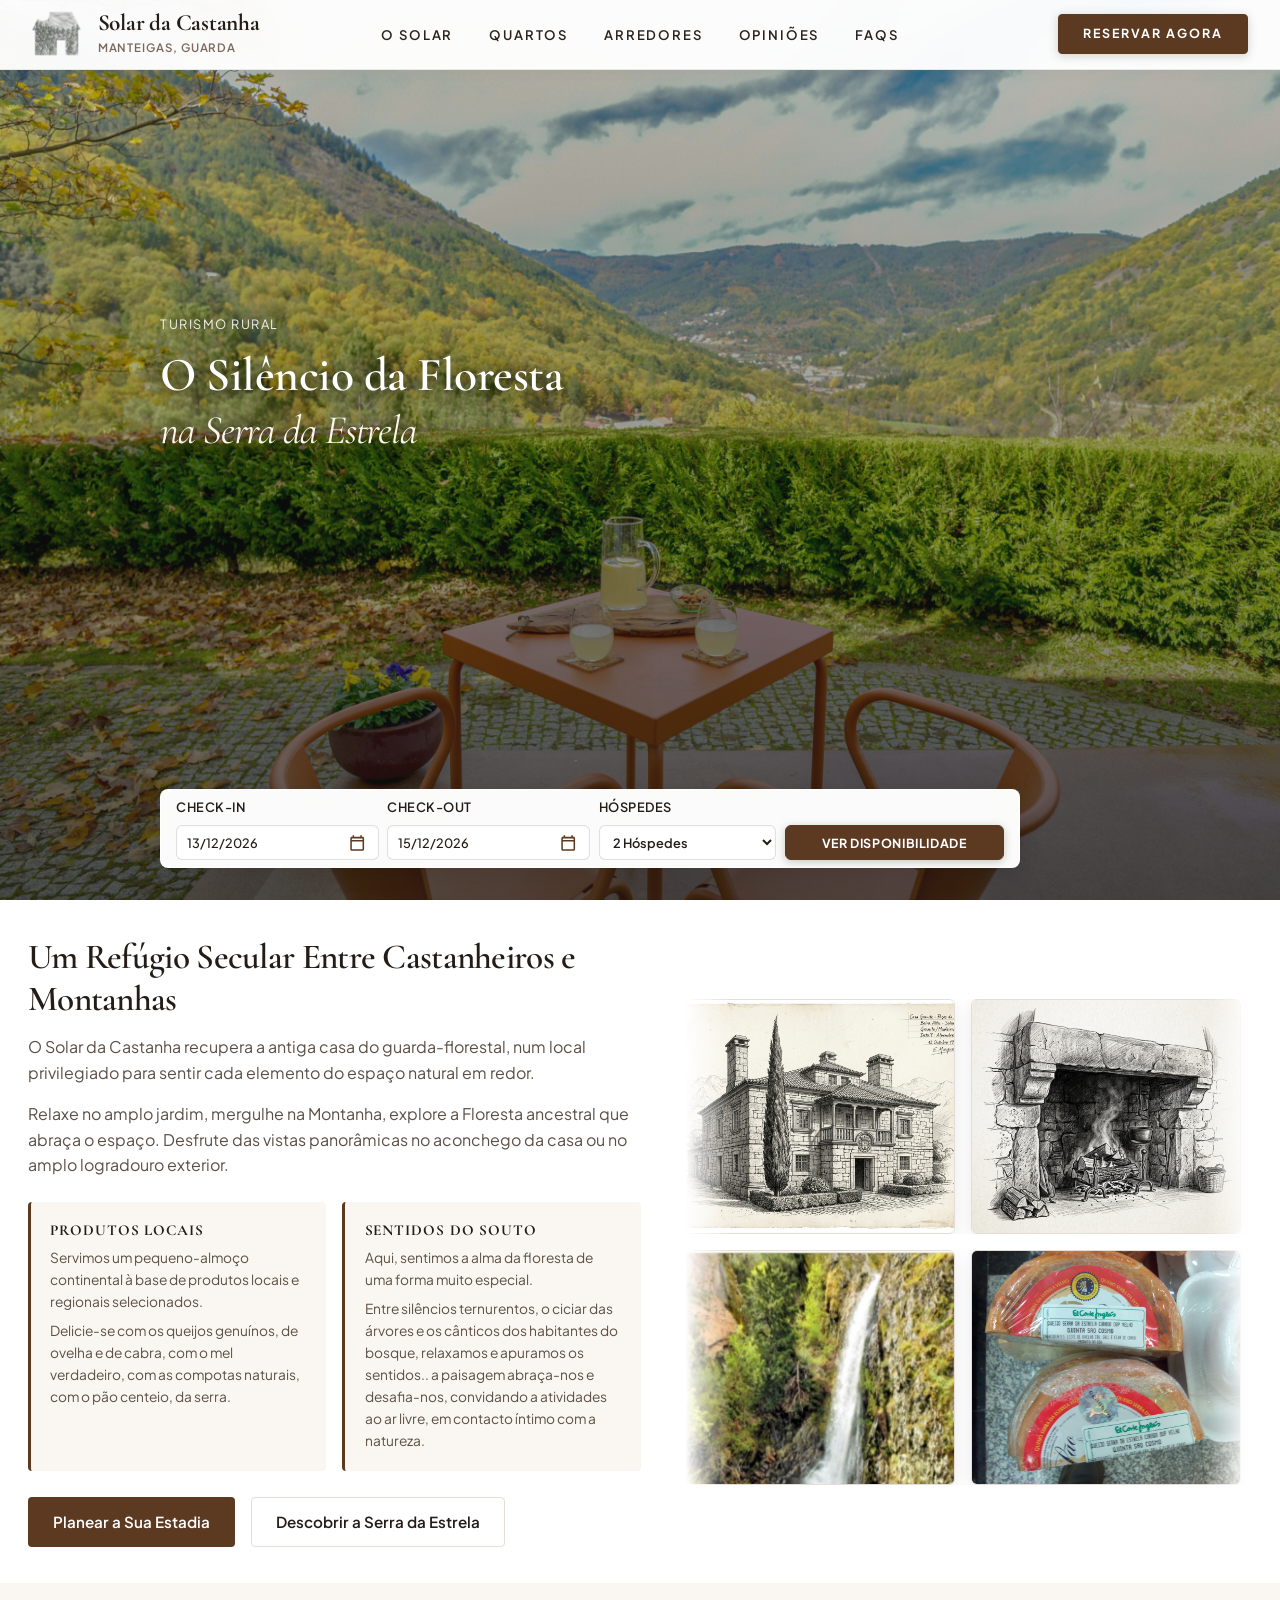
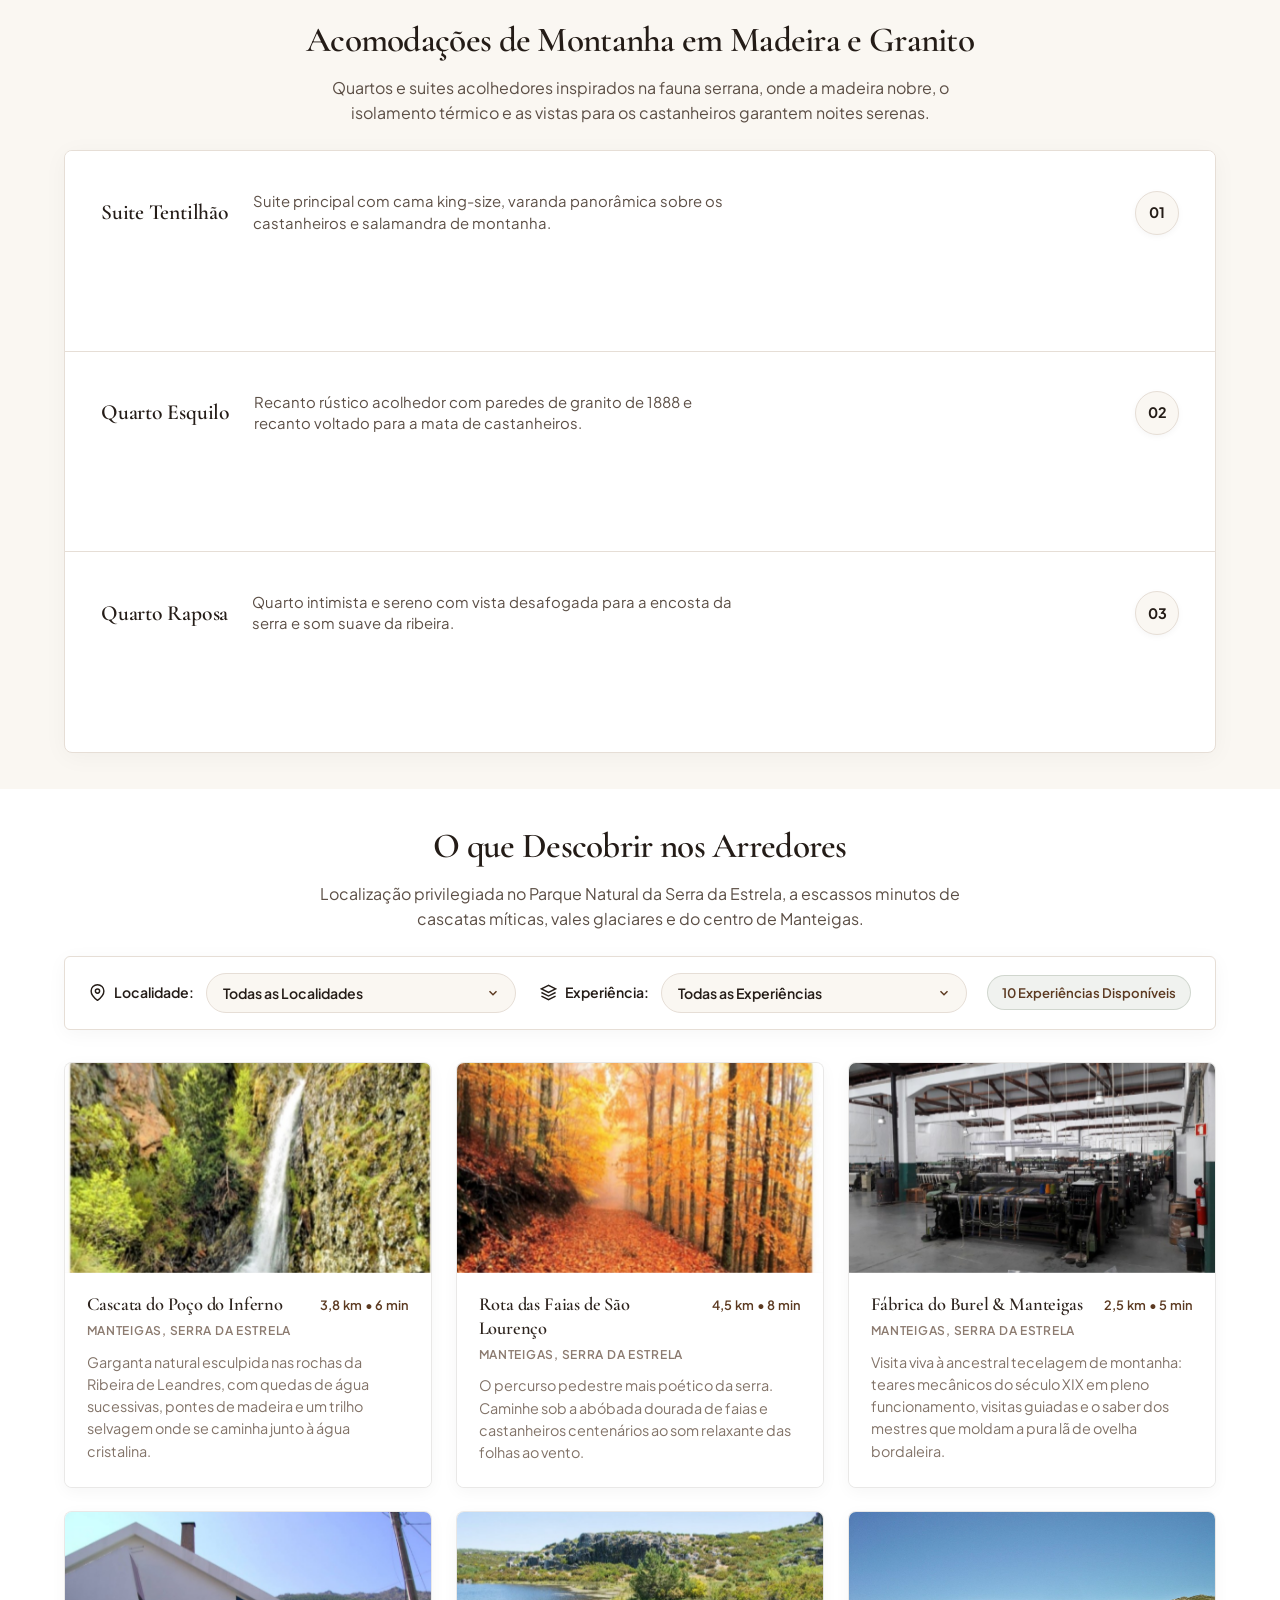
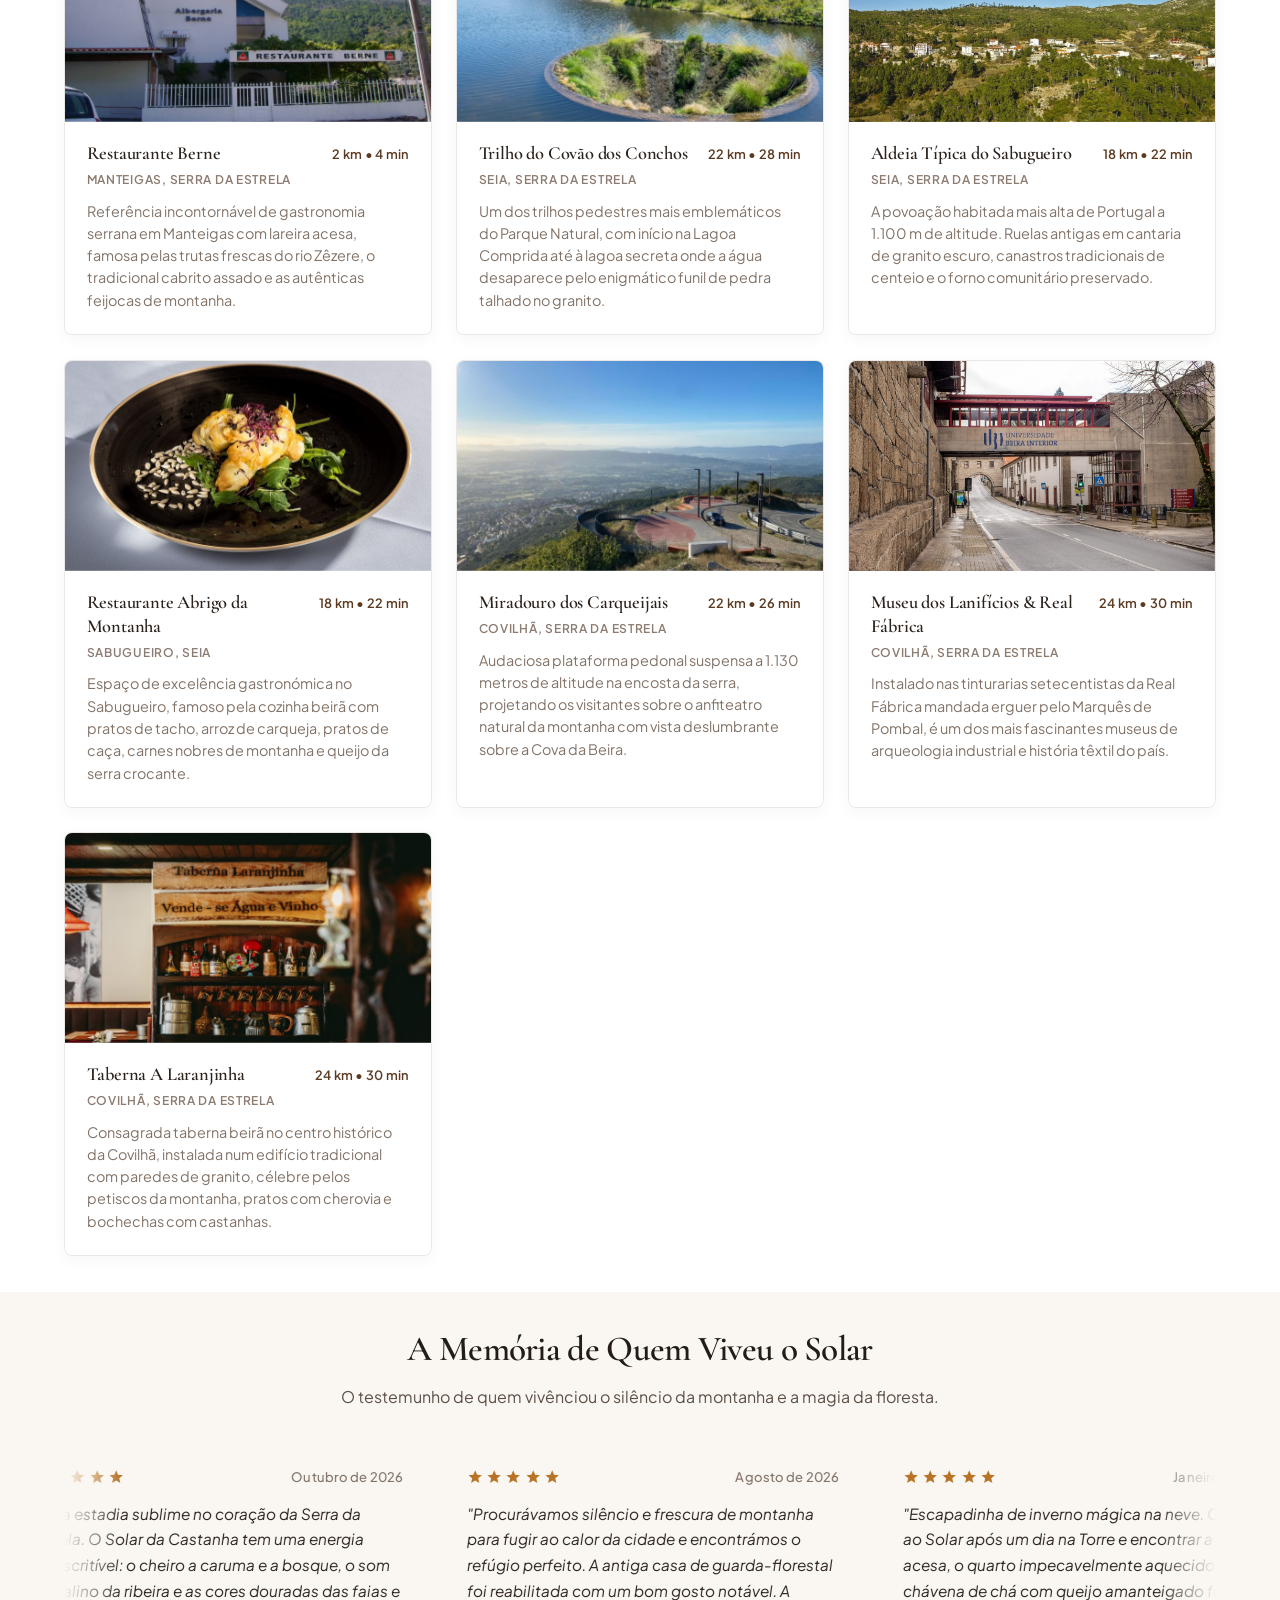
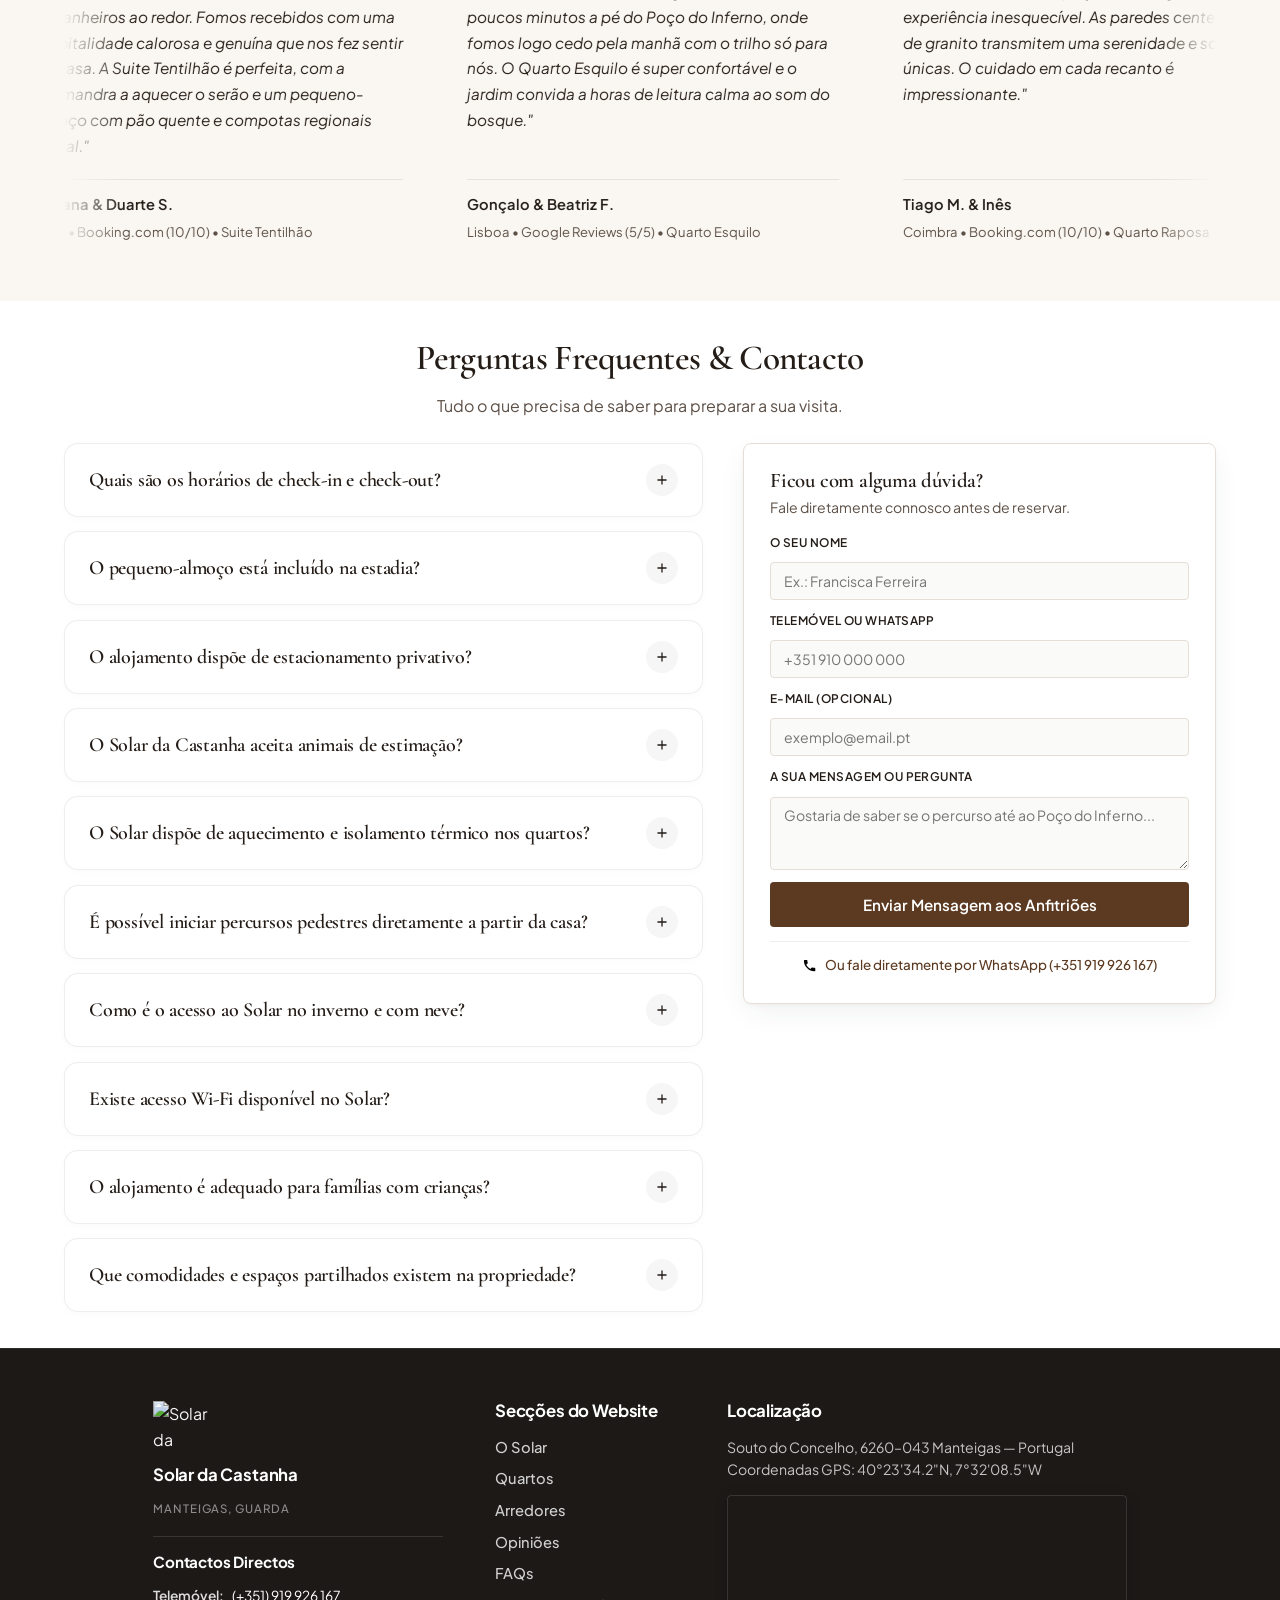
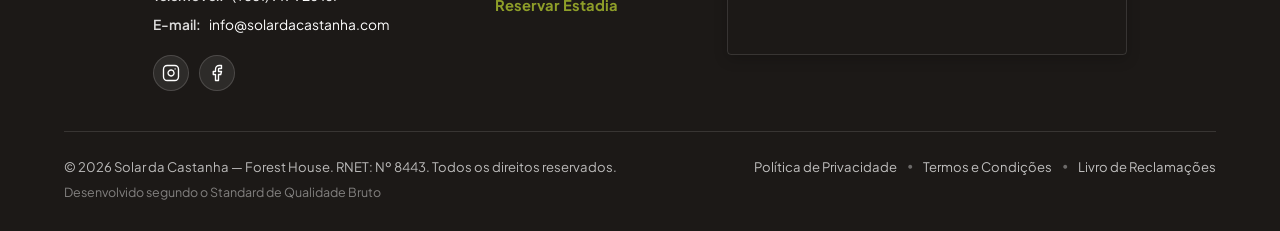
==== commit 23ccec42: "Reviews update: 7 curated authentic reviews in an endless rotating carousel" ====
--- a/index.html
+++ b/index.html
@@ -109,7 +109,7 @@
       <div class="container hero-content-wrapper">
         <div class="hero-inner-align">
           <div class="hero-content">
-            <span class="hero-tagline">Turismo Rural • Manteigas, Serra da Estrela</span>
+            <span class="hero-tagline">Turismo Rural</span>
             <h1 class="hero-title hero-title-monumental">
               <span class="hero-title-main">O Silêncio da Floresta</span>
               <span class="hero-title-underlined">na Serra da Estrela</span>
